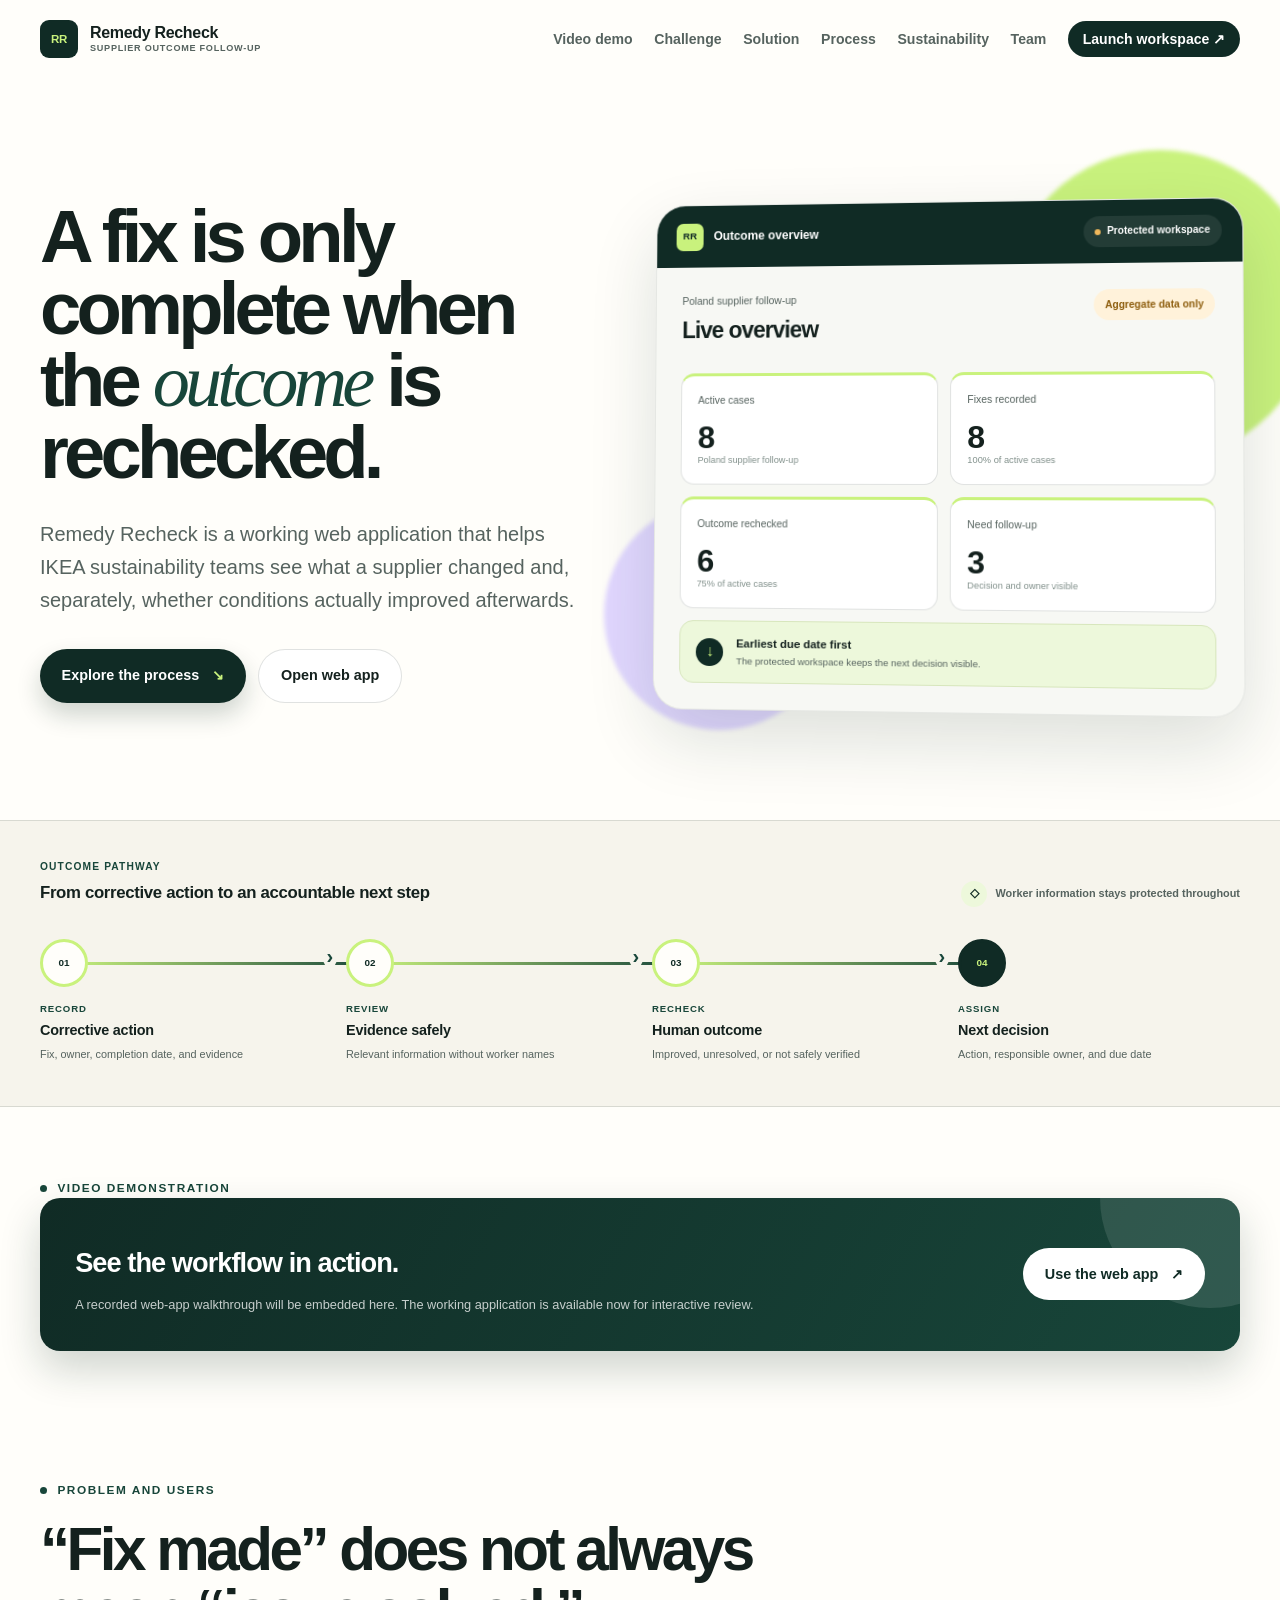
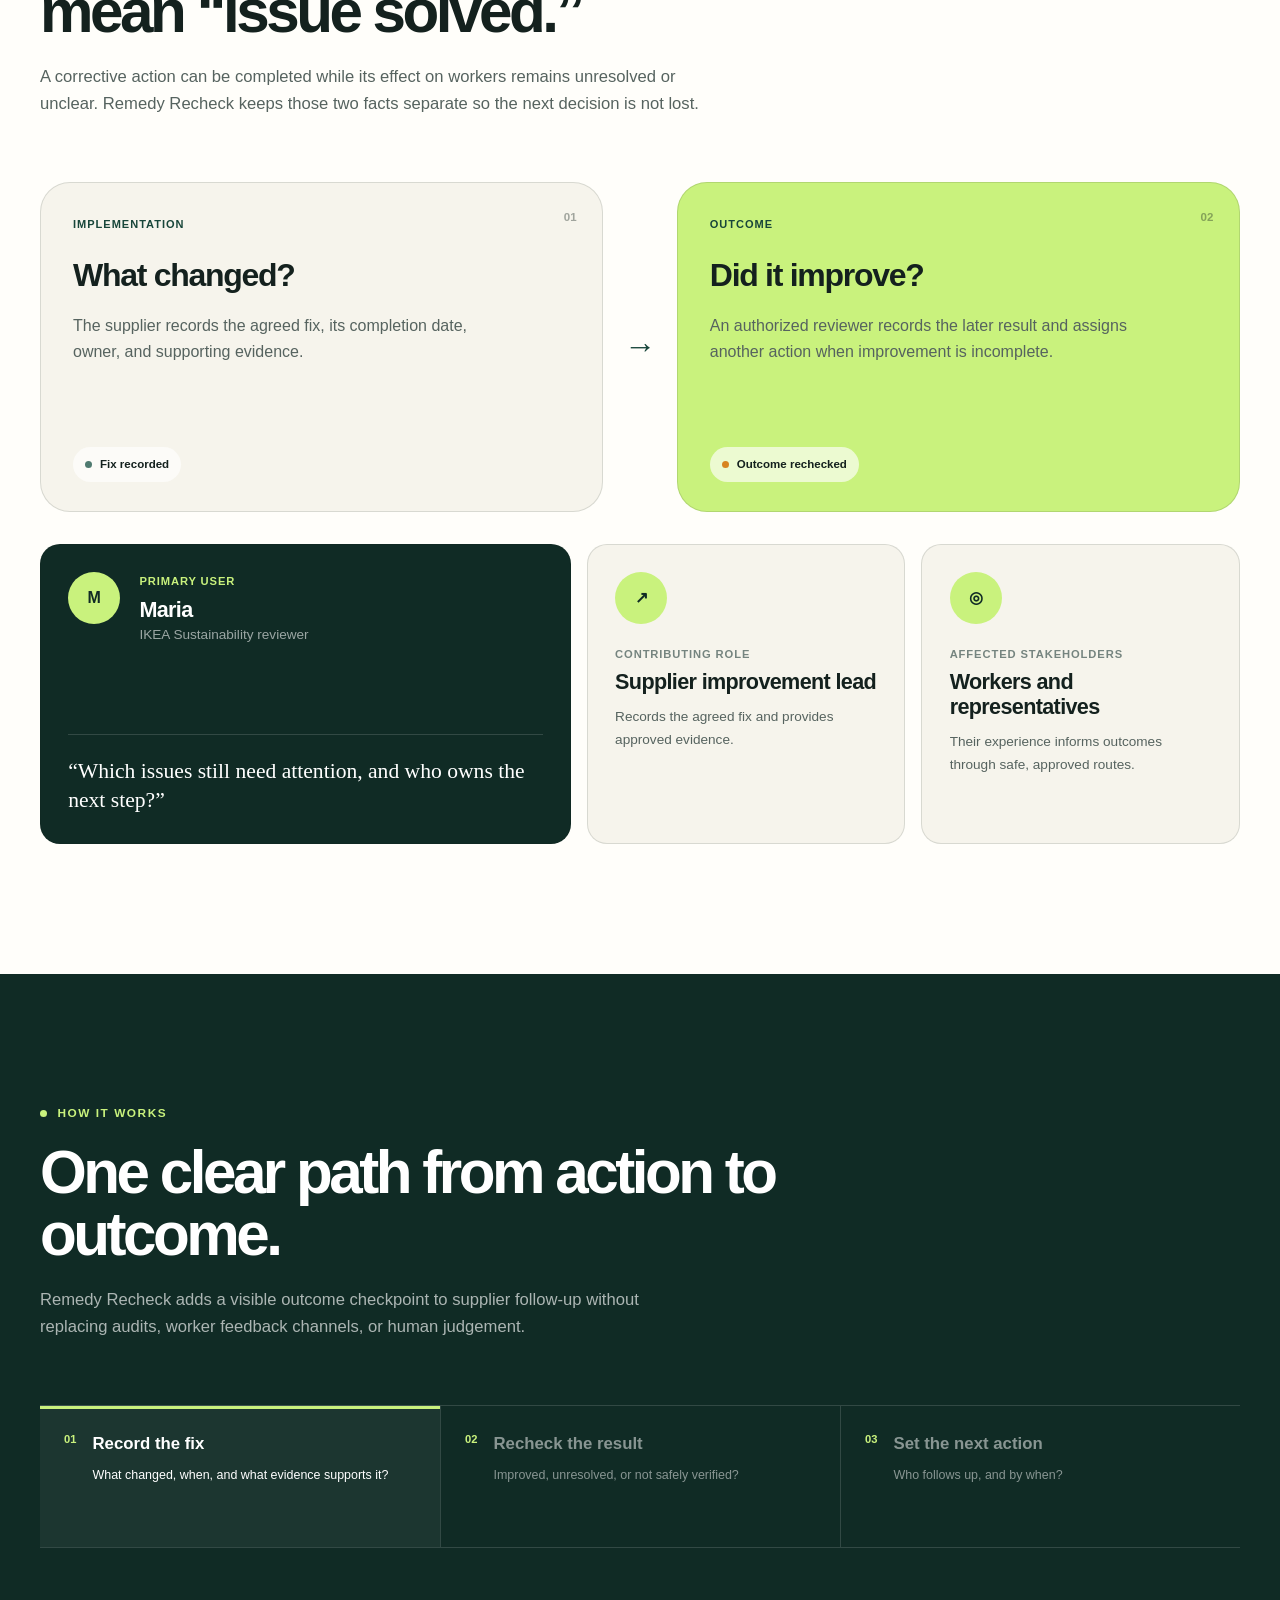
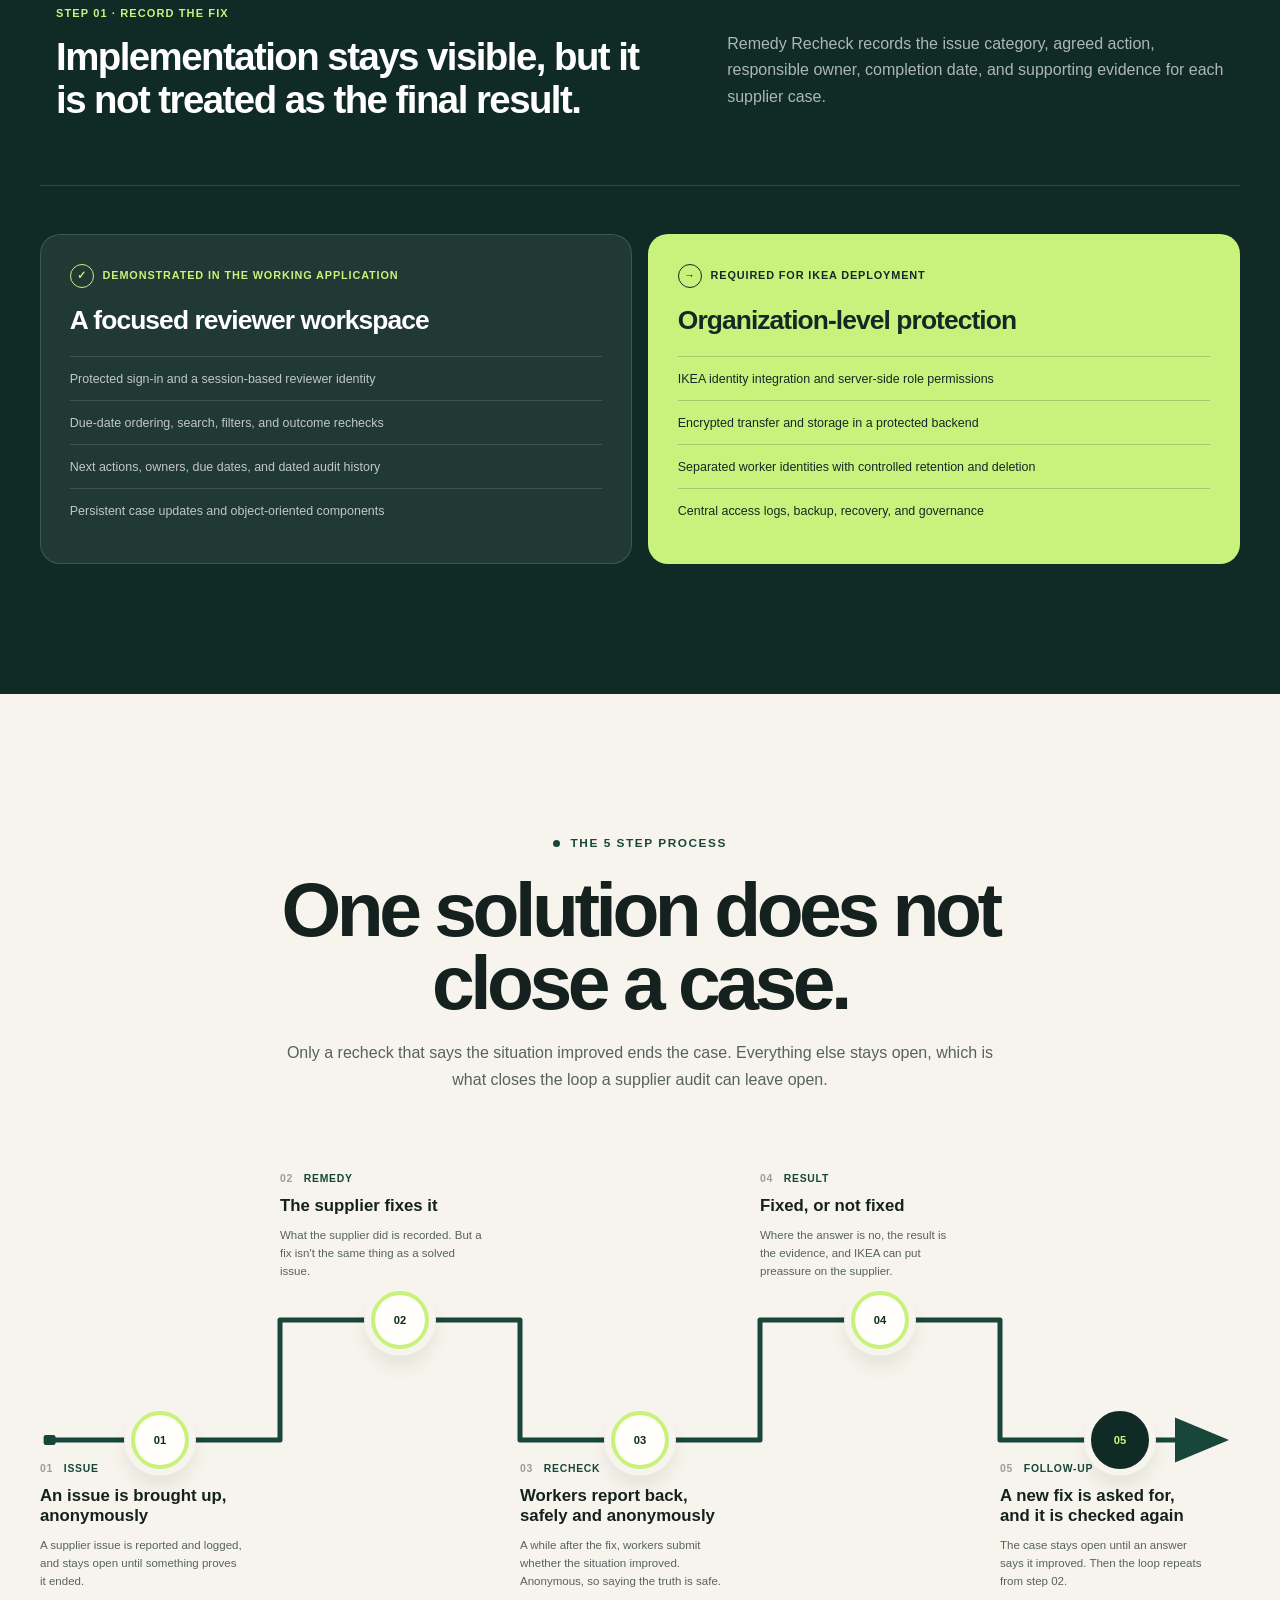
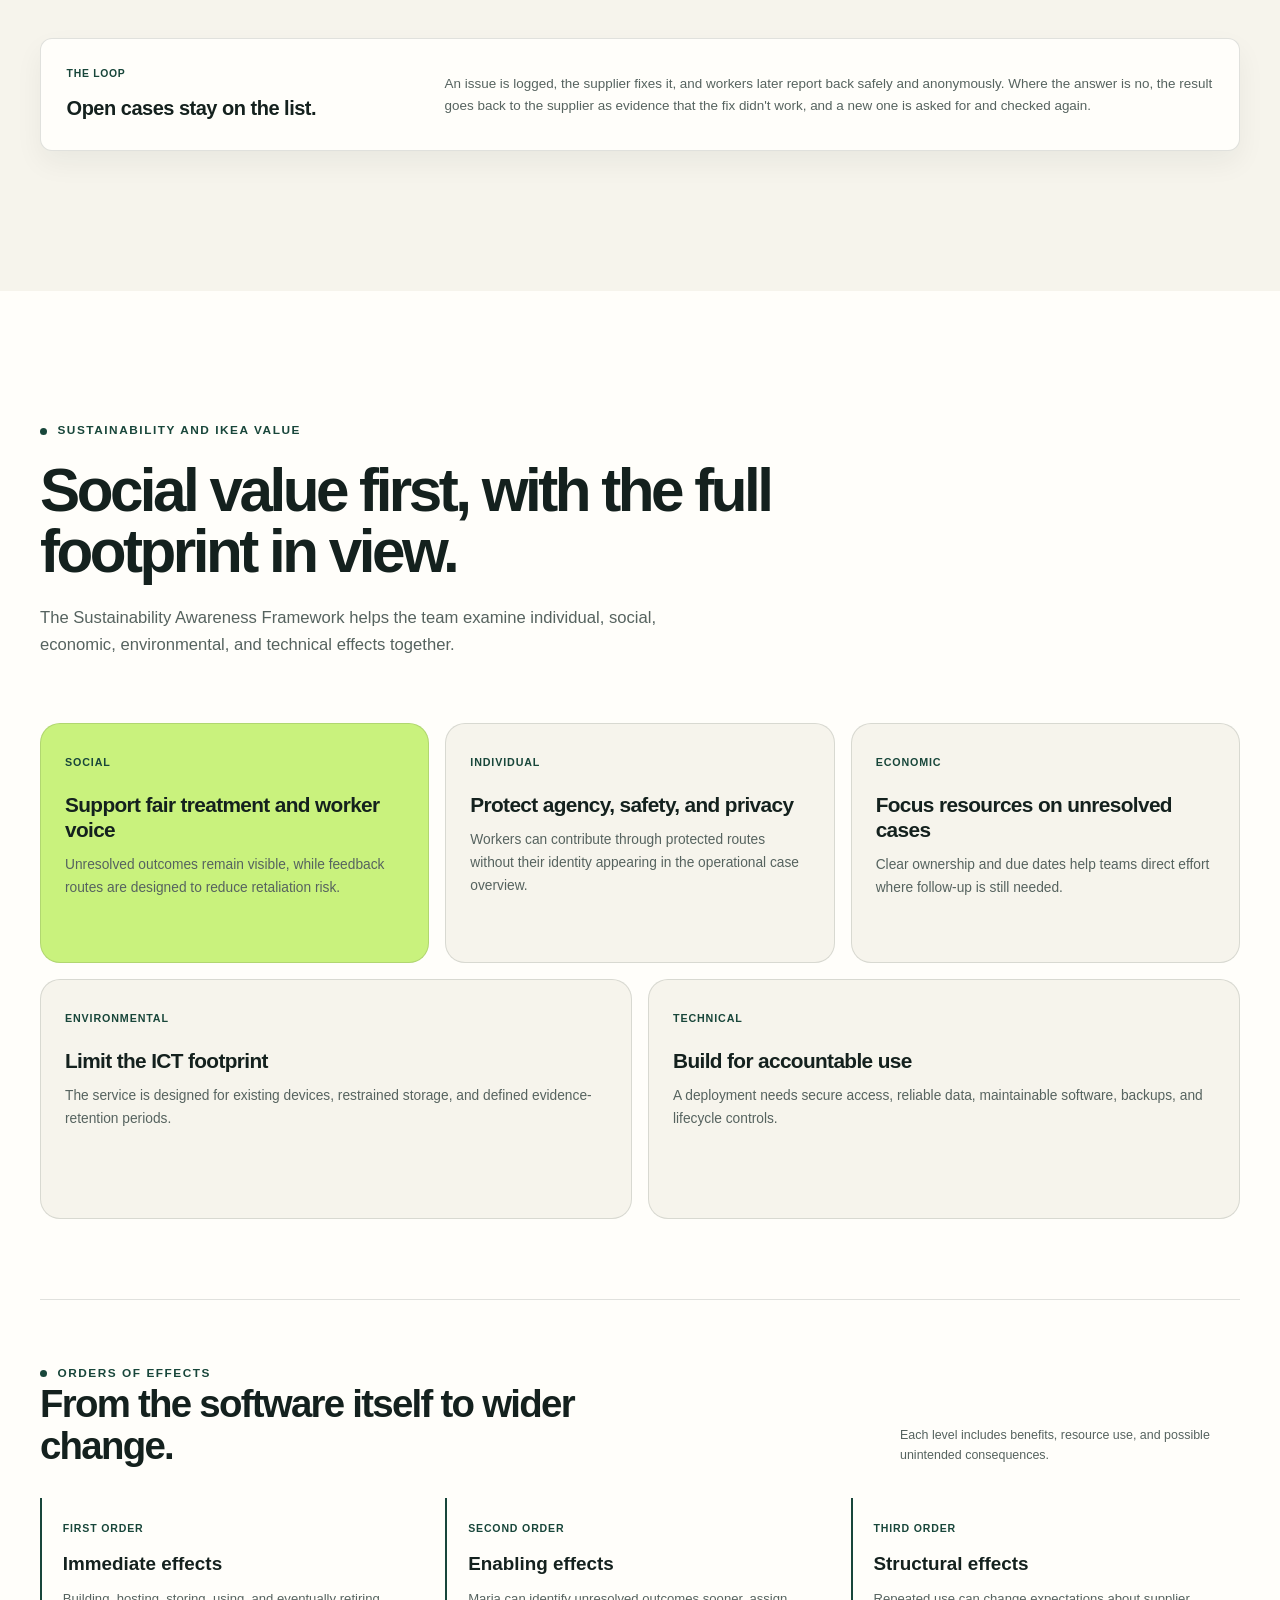
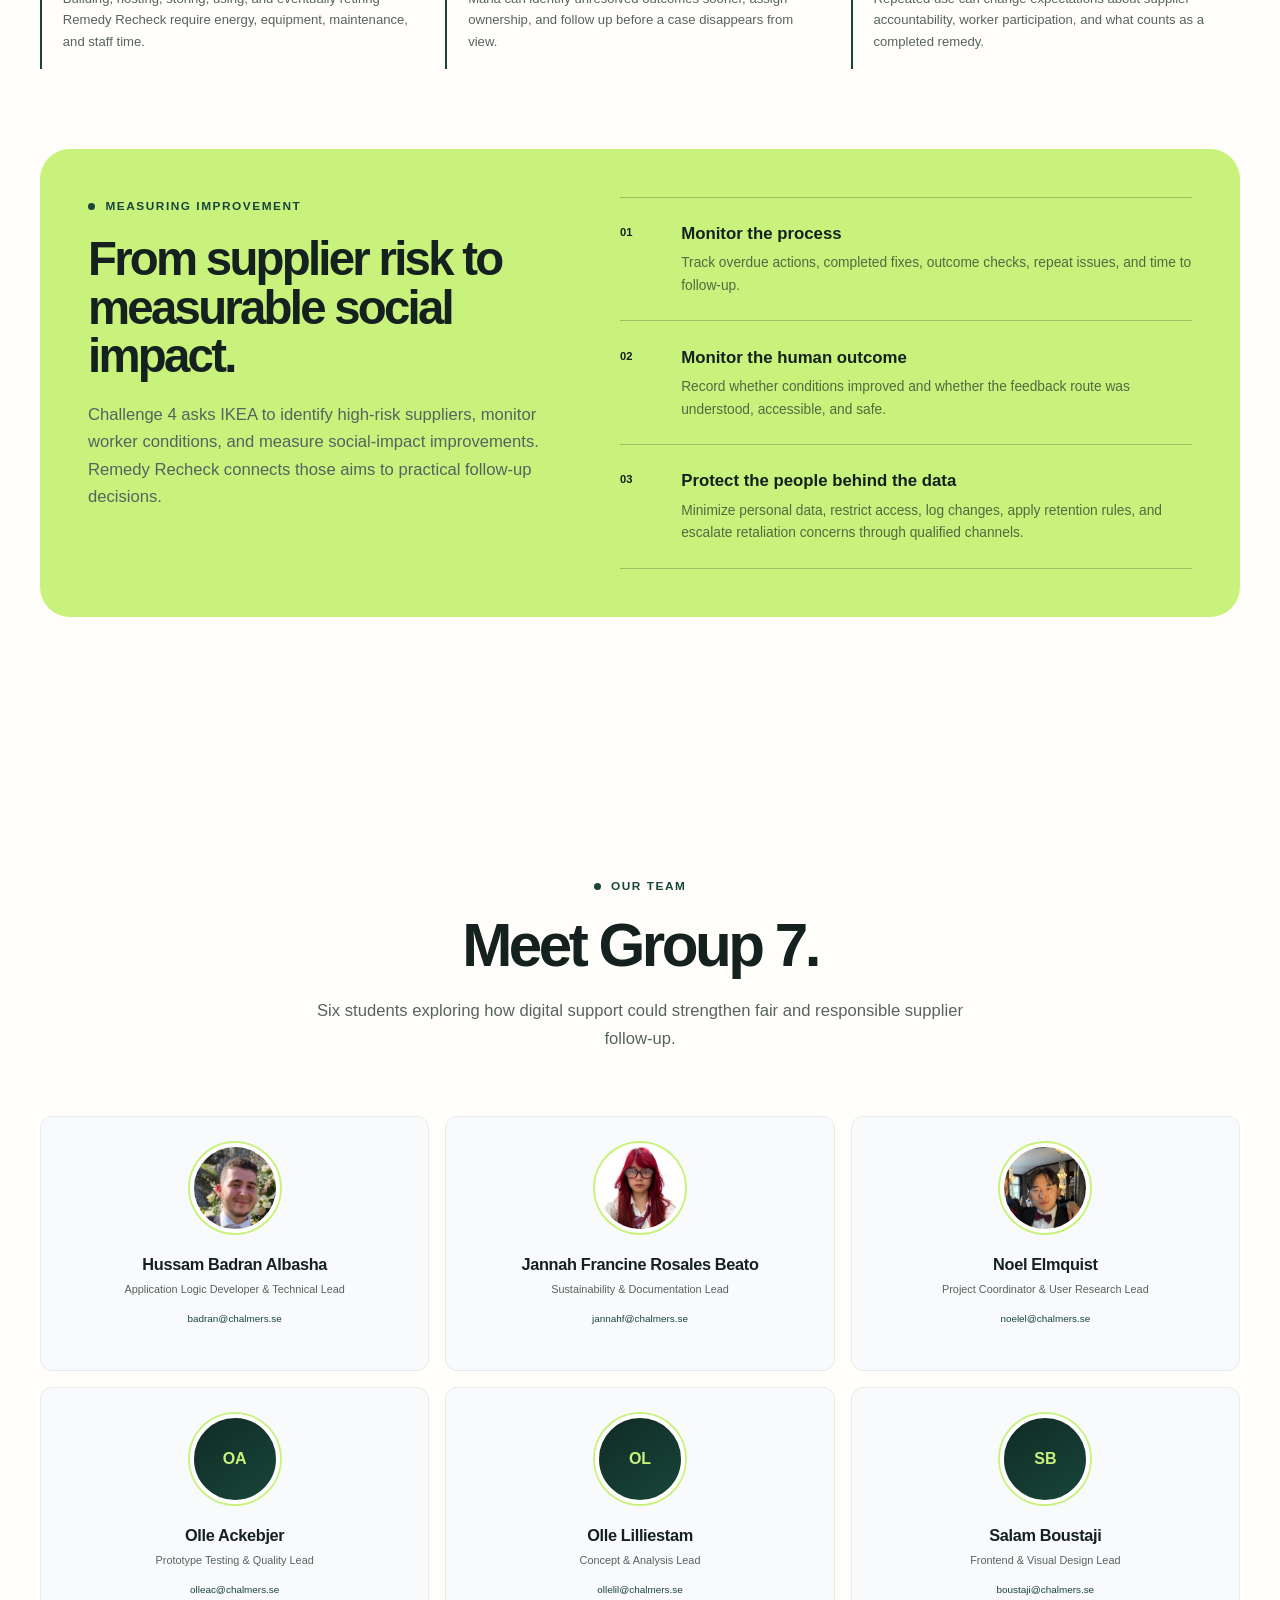
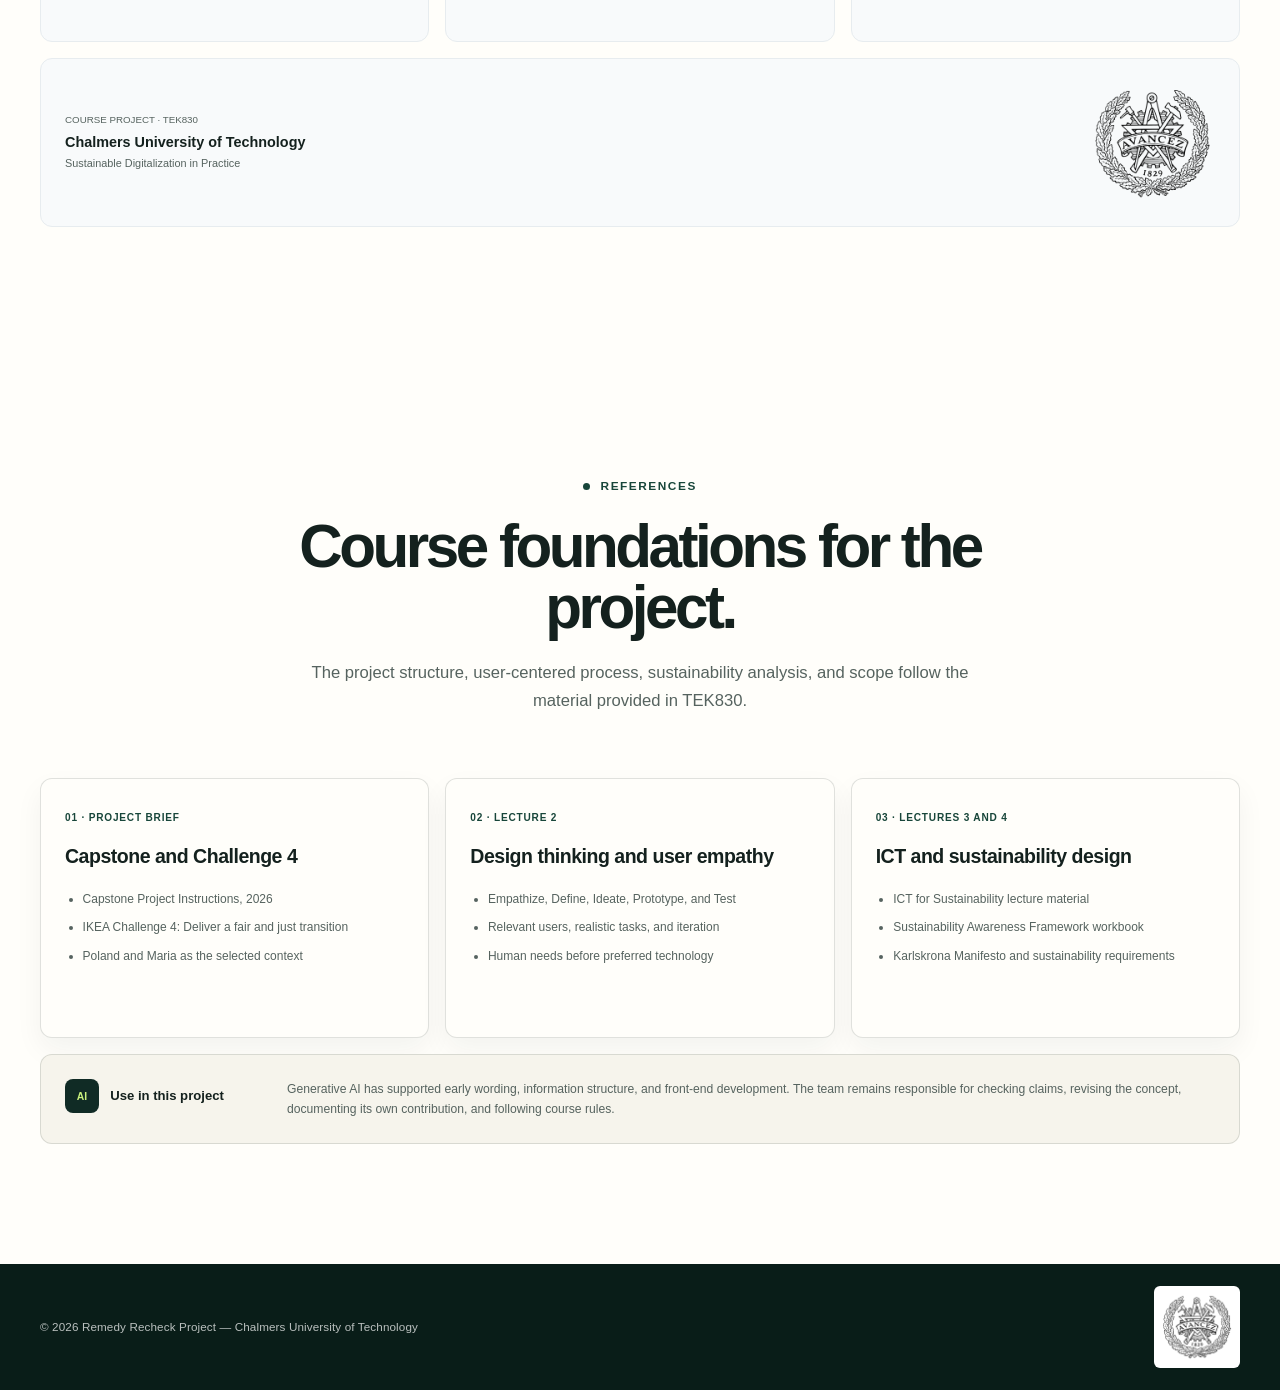
==== index.html @ aaa92c4e "Olle2 task done" ====
<!DOCTYPE html>
<html lang="en">
<head>
    <meta charset="UTF-8">
    <meta name="viewport" content="width=device-width, initial-scale=1.0">
    <meta name="description" content="Remedy Recheck helps IKEA sustainability teams distinguish a completed supplier fix from a verified outcome.">
    <meta name="theme-color" content="#102b25">
    <title>Remedy Recheck | Supplier follow-up with a human outcome</title>
    <link rel="stylesheet" href="css/style.css">
</head>

<body>
    <a class="skip-link" href="#main-content">Skip to content</a>

    <header class="site-header" data-header>
        <nav class="nav-shell" aria-label="Main navigation">
            <a class="brand" href="#hero" aria-label="Remedy Recheck home">
                <span class="brand-mark" aria-hidden="true">RR</span>
                <span class="brand-copy"><span class="brand-name">Remedy Recheck</span><small>Supplier outcome follow-up</small></span>
            </a>
            <button class="nav-toggle" type="button" aria-expanded="false" aria-controls="nav-links" data-nav-toggle>
                <span class="sr-only">Open navigation</span>
                <span></span><span></span>
            </button>
            <ul class="nav-links" id="nav-links" data-nav-links>
                <li><a href="#demo">Video demo</a></li>
                <li><a href="#problem">Challenge</a></li>
                <li><a href="#solution">Solution</a></li>
                <li><a href="#process">Process</a></li>
                <li><a href="#sustainability">Sustainability</a></li>
                <li><a href="#team">Team</a></li>
                <li><a class="nav-app-link" href="app.html">Launch workspace <span aria-hidden="true">↗</span></a></li>
            </ul>
        </nav>
    </header>

    <main id="main-content">
        <section class="hero section-shell" id="hero">
            <div class="hero-copy reveal">
                <h1>A fix is only complete when the <em>outcome</em> is rechecked.</h1>
                <p class="hero-lead">Remedy Recheck is a working web application that helps IKEA sustainability teams see what a supplier changed and, separately, whether conditions actually improved afterwards.</p>
                <div class="hero-actions">
                    <a class="button button-primary" href="#process">Explore the process <span aria-hidden="true">↘</span></a>
                    <a class="button button-secondary" href="app.html">Open web app</a>
                </div>
            </div>

            <div class="hero-visual reveal" aria-label="Live aggregate overview from Remedy Recheck">
                <div class="ambient-shape ambient-one"></div>
                <div class="ambient-shape ambient-two"></div>
                <div class="app-card">
                    <div class="app-topbar">
                        <div class="app-wordmark"><span class="mini-mark">RR</span><span>Outcome overview</span></div>
                        <span class="secure-pill"><span></span> Protected workspace</span>
                    </div>
                    <div class="app-body">
                        <div class="app-heading">
                            <div><p>Poland supplier follow-up</p><h2>Live overview</h2></div>
                            <span class="data-pill">Aggregate data only</span>
                        </div>
                        <div class="metric-grid public-metric-grid" aria-label="Live case totals">
                            <article><span>Active cases</span><strong data-public-metric="active">8</strong><small>Poland supplier follow-up</small></article>
                            <article><span>Fixes recorded</span><strong data-public-metric="fixesRecorded">8</strong><small data-public-note="fixesRecorded">100% of active cases</small></article>
                            <article><span>Outcome rechecked</span><strong data-public-metric="rechecked">6</strong><small data-public-note="rechecked">75% of active cases</small></article>
                            <article><span>Need follow-up</span><strong data-public-metric="needsFollowUp">3</strong><small>Decision and owner visible</small></article>
                        </div>
                        <div class="hero-priority-note">
                            <span aria-hidden="true">↓</span>
                            <div><strong>Earliest due date first</strong><small>The protected workspace keeps the next decision visible.</small></div>
                        </div>
                    </div>
                </div>
            </div>
        </section>

        <section class="journey-strip" aria-labelledby="journey-title">
            <div class="section-shell journey-shell">
                <header class="journey-heading">
                    <div><span>Outcome pathway</span><strong id="journey-title">From corrective action to an accountable next step</strong></div>
                    <p><span aria-hidden="true">◇</span> Worker information stays protected throughout</p>
                </header>
                <ol class="journey-flow">
                    <li>
                        <span class="journey-node">01</span>
                        <div><small>Record</small><strong>Corrective action</strong><p>Fix, owner, completion date, and evidence</p></div>
                    </li>
                    <li>
                        <span class="journey-node">02</span>
                        <div><small>Review</small><strong>Evidence safely</strong><p>Relevant information without worker names</p></div>
                    </li>
                    <li>
                        <span class="journey-node">03</span>
                        <div><small>Recheck</small><strong>Human outcome</strong><p>Improved, unresolved, or not safely verified</p></div>
                    </li>
                    <li>
                        <span class="journey-node">04</span>
                        <div><small>Assign</small><strong>Next decision</strong><p>Action, responsible owner, and due date</p></div>
                    </li>
                </ol>
            </div>
        </section>

        <section class="demo-section demo-early section-shell" id="demo">
            <p class="eyebrow"><span></span> Video demonstration</p>
            <div class="demo-banner reveal">
                <div class="demo-copy">
                    <h2>See the workflow in action.</h2>
                    <p>A recorded web-app walkthrough will be embedded here. The working application is available now for interactive review.</p>
                </div>
                <div class="demo-actions">
                    <a class="button button-light" href="app.html">Use the web app <span aria-hidden="true">↗</span></a>
                </div>
            </div>
        </section>

        <section class="content-section section-shell" id="problem">
            <div class="section-intro reveal">
                <p class="eyebrow"><span></span> Problem and users</p>
                <h2>“Fix made” does not always mean “issue solved.”</h2>
                <p>A corrective action can be completed while its effect on workers remains unresolved or unclear. Remedy Recheck keeps those two facts separate so the next decision is not lost.</p>
            </div>
            <div class="comparison-grid">
                <article class="comparison-card muted-card reveal">
                    <div class="card-number">01</div><p class="card-kicker">Implementation</p><h3>What changed?</h3>
                    <p>The supplier records the agreed fix, its completion date, owner, and supporting evidence.</p>
                    <div class="status-label complete"><span></span> Fix recorded</div>
                </article>
                <div class="comparison-arrow reveal" aria-hidden="true">→</div>
                <article class="comparison-card highlight-card reveal">
                    <div class="card-number">02</div><p class="card-kicker">Outcome</p><h3>Did it improve?</h3>
                    <p>An authorized reviewer records the later result and assigns another action when improvement is incomplete.</p>
                    <div class="status-label pending"><span></span> Outcome rechecked</div>
                </article>
            </div>
            <div class="people-grid people-grid-compact">
                <article class="person-card primary-person reveal">
                    <div class="avatar" aria-hidden="true">M</div>
                    <div><p>Primary user</p><h3>Maria</h3><span>IKEA Sustainability reviewer</span></div>
                    <blockquote>“Which issues still need attention, and who owns the next step?”</blockquote>
                </article>
                <article class="person-card reveal">
                    <div class="icon-circle" aria-hidden="true">↗</div><p>Contributing role</p><h3>Supplier improvement lead</h3><span>Records the agreed fix and provides approved evidence.</span>
                </article>
                <article class="person-card reveal">
                    <div class="icon-circle" aria-hidden="true">◎</div><p>Affected stakeholders</p><h3>Workers and representatives</h3><span>Their experience informs outcomes through safe, approved routes.</span>
                </article>
            </div>
        </section>

        <section class="solution-section" id="solution">
            <div class="section-shell">
                <div class="section-intro light-intro reveal">
                    <p class="eyebrow"><span></span> How it works</p>
                    <h2>One clear path from action to outcome.</h2>
                    <p>Remedy Recheck adds a visible outcome checkpoint to supplier follow-up without replacing audits, worker feedback channels, or human judgement.</p>
                </div>
                <div class="workflow" data-workflow>
                    <button class="workflow-step is-active" type="button" data-workflow-step="record" aria-pressed="true">
                        <span class="step-index">01</span><span class="step-copy"><strong>Record the fix</strong><small>What changed, when, and what evidence supports it?</small></span>
                    </button>
                    <button class="workflow-step" type="button" data-workflow-step="recheck" aria-pressed="false">
                        <span class="step-index">02</span><span class="step-copy"><strong>Recheck the result</strong><small>Improved, unresolved, or not safely verified?</small></span>
                    </button>
                    <button class="workflow-step" type="button" data-workflow-step="act" aria-pressed="false">
                        <span class="step-index">03</span><span class="step-copy"><strong>Set the next action</strong><small>Who follows up, and by when?</small></span>
                    </button>
                </div>
                <div class="workflow-detail reveal" data-workflow-detail>
                    <div><p class="detail-label">Step 01 · Record the fix</p><h3>Implementation stays visible, but it is not treated as the final result.</h3></div>
                    <p>Remedy Recheck records the issue category, agreed action, responsible owner, completion date, and supporting evidence for each supplier case.</p>
                </div>

                <div class="accuracy-grid" aria-label="Current application and deployment requirements">
                    <article class="accuracy-card implemented-card reveal">
                        <p class="accuracy-label"><span aria-hidden="true">✓</span> Demonstrated in the working application</p>
                        <h3>A focused reviewer workspace</h3>
                        <ul>
                            <li>Protected sign-in and a session-based reviewer identity</li>
                            <li>Due-date ordering, search, filters, and outcome rechecks</li>
                            <li>Next actions, owners, due dates, and dated audit history</li>
                            <li>Persistent case updates and object-oriented components</li>
                        </ul>
                    </article>
                    <article class="accuracy-card deployment-card reveal">
                        <p class="accuracy-label"><span aria-hidden="true">→</span> Required for IKEA deployment</p>
                        <h3>Organization-level protection</h3>
                        <ul>
                            <li>IKEA identity integration and server-side role permissions</li>
                            <li>Encrypted transfer and storage in a protected backend</li>
                            <li>Separated worker identities with controlled retention and deletion</li>
                            <li>Central access logs, backup, recovery, and governance</li>
                        </ul>
                    </article>
                </div>
            </div>
        </section>

        <section class="reflection-section process-feature" id="process">
            <div class="section-shell">
                <div class="section-intro centered-intro reveal">
                    <p class="eyebrow"><span></span> the 5 step process</p>
                    <h2>One solution does not close a case.</h2>
                    <p>Only a recheck that says the situation improved ends the case. Everything else stays open, which is what closes the loop a supplier audit can leave open.</p>
                </div>

                <div class="process-route-wrap">
                    <svg class="process-route-line" viewBox="0 0 1000 420" preserveAspectRatio="none" aria-hidden="true" focusable="false">
                        <defs>
                            <marker id="process-arrow" markerWidth="10" markerHeight="10" refX="8" refY="5" orient="auto" markerUnits="strokeWidth">
                                <path d="M 0 0 L 10 5 L 0 10 z"></path>
                            </marker>
                        </defs>
                        <path class="process-path" d="M 8 270 H 200 V 150 H 400 V 270 H 600 V 150 H 800 V 270 H 982" marker-end="url(#process-arrow)"></path>
                        <rect class="process-start" x="3" y="265" width="10" height="10" rx="2"></rect>
                    </svg>
                        <ol class="process-route" aria-label="Remedy Recheck process">
                            <li class="process-step reveal">
                                <div class="process-marker" aria-hidden="true"><span>01</span></div>
                                <div class="process-note"><p><span>01</span> Issue</p><h3>An issue is brought up, anonymously</h3><small>A supplier issue is reported and logged, and stays open until something proves it ended.</small></div>
                            </li>
                            <li class="process-step reveal">
                                <div class="process-marker" aria-hidden="true"><span>02</span></div> 
                                <div class="process-note"><p><span>02</span> Remedy</p><h3>The supplier fixes it</h3><small>What the supplier did is recorded. But a fix isn't the same thing as a solved issue.</small></div>
                            </li>
                            <li class="process-step reveal">
                                <div class="process-marker" aria-hidden="true"><span>03</span></div>
                                <div class="process-note"><p><span>03</span> Recheck</p><h3>Workers report back, safely and anonymously</h3><small>A while after the fix, workers submit whether the situation improved. Anonymous, so saying the truth is safe.</small></div>
                            </li>
                            <li class="process-step reveal">
                                <div class="process-marker" aria-hidden="true"><span>04</span></div>
                                <div class="process-note"><p><span>04</span> Result</p><h3>Fixed, or not fixed</h3><small>Where the answer is no, the result is the evidence, and IKEA can put preassure on the supplier.</small></div>
                            </li>
                            <li class="process-step reveal">
                                <div class="process-marker" aria-hidden="true"><span>05</span></div>
                                <div class="process-note"><p><span>05</span> Follow-up</p><h3>A new fix is asked for, and it is checked again</h3><small>The case stays open until an answer says it improved. Then the loop repeats from step 02.</small></div>
                            </li>
                        </ol>
                </div>

                <article class="validation-card validation-card-compact reveal">
                    <p>the loop</p>   
                    <h3>Open cases stay on the list.</h3>
                    <p>An issue is logged, the supplier fixes it, and workers later report back safely and anonymously. Where the answer is no, the result goes back to the supplier as evidence that the fix didn't work, and a new one is asked for and checked again.</p>     
                </article>
            </div>
        </section>

        <section class="content-section section-shell" id="sustainability">
            <div class="section-intro reveal">
                <p class="eyebrow"><span></span> Sustainability and IKEA value</p>
                <h2>Social value first, with the full footprint in view.</h2>
                <p>The Sustainability Awareness Framework helps the team examine individual, social, economic, environmental, and technical effects together.</p>
            </div>
            <div class="dimension-grid">
                <article class="dimension-card featured-dimension reveal"><span>Social</span><h3>Support fair treatment and worker voice</h3><p>Unresolved outcomes remain visible, while feedback routes are designed to reduce retaliation risk.</p></article>
                <article class="dimension-card reveal"><span>Individual</span><h3>Protect agency, safety, and privacy</h3><p>Workers can contribute through protected routes without their identity appearing in the operational case overview.</p></article>
                <article class="dimension-card reveal"><span>Economic</span><h3>Focus resources on unresolved cases</h3><p>Clear ownership and due dates help teams direct effort where follow-up is still needed.</p></article>
                <article class="dimension-card reveal"><span>Environmental</span><h3>Limit the ICT footprint</h3><p>The service is designed for existing devices, restrained storage, and defined evidence-retention periods.</p></article>
                <article class="dimension-card reveal"><span>Technical</span><h3>Build for accountable use</h3><p>A deployment needs secure access, reliable data, maintainable software, backups, and lifecycle controls.</p></article>
            </div>

            <div class="effects-block">
                <div class="effects-heading reveal"><div><p class="eyebrow"><span></span> Orders of effects</p><h3>From the software itself to wider change.</h3></div><p>Each level includes benefits, resource use, and possible unintended consequences.</p></div>
                <div class="effects-grid">
                    <article class="effect-card reveal"><span>First order</span><h4>Immediate effects</h4><p>Building, hosting, storing, using, and eventually retiring Remedy Recheck require energy, equipment, maintenance, and staff time.</p></article>
                    <article class="effect-card reveal"><span>Second order</span><h4>Enabling effects</h4><p>Maria can identify unresolved outcomes sooner, assign ownership, and follow up before a case disappears from view.</p></article>
                    <article class="effect-card reveal"><span>Third order</span><h4>Structural effects</h4><p>Repeated use can change expectations about supplier accountability, worker participation, and what counts as a completed remedy.</p></article>
                </div>
            </div>

            <div class="ikea-impact-grid">
                <div class="section-intro reveal"><p class="eyebrow"><span></span> Measuring improvement</p><h2>From supplier risk to measurable social impact.</h2><p>Challenge 4 asks IKEA to identify high-risk suppliers, monitor worker conditions, and measure social-impact improvements. Remedy Recheck connects those aims to practical follow-up decisions.</p></div>
                <ol class="needs-list reveal">
                    <li><span>01</span><div><strong>Monitor the process</strong><p>Track overdue actions, completed fixes, outcome checks, repeat issues, and time to follow-up.</p></div></li>
                    <li><span>02</span><div><strong>Monitor the human outcome</strong><p>Record whether conditions improved and whether the feedback route was understood, accessible, and safe.</p></div></li>
                    <li><span>03</span><div><strong>Protect the people behind the data</strong><p>Minimize personal data, restrict access, log changes, apply retention rules, and escalate retaliation concerns through qualified channels.</p></div></li>
                </ol>
            </div>
        </section>

        <section class="team-section section-shell" id="team">
            <div class="section-intro centered-intro reveal">
                <p class="eyebrow"><span></span> Our team</p>
                <h2>Meet Group 7.</h2>
                <p>Six students exploring how digital support could strengthen fair and responsible supplier follow-up.</p>
            </div>
            <div class="team-grid" data-team-grid aria-live="polite"></div>
            <div class="team-institution reveal">
                <div><small>Course project · TEK830</small><strong>Chalmers University of Technology</strong><span>Sustainable Digitalization in Practice</span></div>
                <img src="images/chalmers-logo.png" alt="Chalmers University of Technology logo">
            </div>
        </section>

        <section class="references-section section-shell" id="references">
            <div class="section-intro centered-intro reveal">
                <p class="eyebrow"><span></span> References</p>
                <h2>Course foundations for the project.</h2>
                <p>The project structure, user-centered process, sustainability analysis, and scope follow the material provided in TEK830.</p>
            </div>
            <div class="reference-grid">
                <article class="reference-card reveal"><span>01 · Project brief</span><h3>Capstone and Challenge 4</h3><ul><li>Capstone Project Instructions, 2026</li><li>IKEA Challenge 4: Deliver a fair and just transition</li><li>Poland and Maria as the selected context</li></ul></article>
                <article class="reference-card reveal"><span>02 · Lecture 2</span><h3>Design thinking and user empathy</h3><ul><li>Empathize, Define, Ideate, Prototype, and Test</li><li>Relevant users, realistic tasks, and iteration</li><li>Human needs before preferred technology</li></ul></article>
                <article class="reference-card reveal"><span>03 · Lectures 3 and 4</span><h3>ICT and sustainability design</h3><ul><li>ICT for Sustainability lecture material</li><li>Sustainability Awareness Framework workbook</li><li>Karlskrona Manifesto and sustainability requirements</li></ul></article>
            </div>
            <article class="ai-disclosure reveal">
                <div><span>AI</span><strong>Use in this project</strong></div>
                <p>Generative AI has supported early wording, information structure, and front-end development. The team remains responsible for checking claims, revising the concept, documenting its own contribution, and following course rules.</p>
            </article>
        </section>
    </main>

    <footer class="site-footer">
        <div class="section-shell footer-simple">
            <p>© <span data-year></span> Remedy Recheck Project <span aria-hidden="true">—</span> Chalmers University of Technology</p>
            <img src="images/chalmers-logo.png" alt="Chalmers University of Technology" class="footer-chalmers-logo">
        </div>
    </footer>

    <script defer src="js/core/namespace.js"></script>
    <script defer src="js/core/Component.js"></script>
    <script defer src="js/core/Application.js"></script>
    <script defer src="js/models/WorkflowStep.js"></script>
    <script defer src="js/models/TeamMember.js"></script>
    <script defer src="js/data/workflow-steps.js"></script>
    <script defer src="js/data/team-members.js"></script>
    <script defer src="js/repositories/PublicCaseSummaryRepository.js"></script>
    <script defer src="js/services/CaseMetrics.js"></script>
    <script defer src="js/components/HeaderScrollState.js"></script>
    <script defer src="js/components/MobileNavigation.js"></script>
    <script defer src="js/components/SectionNavigation.js"></script>
    <script defer src="js/components/RevealOnScroll.js"></script>
    <script defer src="js/components/WorkflowDetailView.js"></script>
    <script defer src="js/components/WorkflowExplorer.js"></script>
    <script defer src="js/components/PublicMetrics.js"></script>
    <script defer src="js/components/TeamMemberCardView.js"></script>
    <script defer src="js/components/TeamDirectory.js"></script>
    <script defer src="js/components/YearStamp.js"></script>
    <script defer src="js/app.js"></script>
</body>
</html>
---- css/style.css ----
:root {
  --ink: #14211e;
  --ink-soft: #56635f;
  --forest: #102b25;
  --forest-2: #18463a;
  --mint: #c9f27d;
  --mint-soft: #edf8db;
  --cream: #f6f4ec;
  --paper: #fffefa;
  --line: rgba(20, 33, 30, 0.13);
  --line-light: rgba(255, 255, 255, 0.14);
  --amber: #f0b85b;
  --shadow: 0 28px 70px rgba(16, 43, 37, 0.14);
  --radius-lg: 30px;
  --radius-md: 20px;
  --radius-sm: 12px;
  --max-width: 1200px;
}

* {
  box-sizing: border-box;
  margin: 0;
  padding: 0;
}

html {
  scroll-behavior: smooth;
  scroll-padding-top: 88px;
}

body {
  background: var(--paper);
  color: var(--ink);
  font-family: Inter, "Segoe UI", Helvetica, Arial, sans-serif;
  font-size: 16px;
  line-height: 1.65;
  overflow-x: hidden;
}

body::before {
  background-image: radial-gradient(rgba(20, 33, 30, 0.055) 0.7px, transparent 0.7px);
  background-size: 8px 8px;
  content: "";
  inset: 0;
  opacity: 0.16;
  pointer-events: none;
  position: fixed;
  z-index: 20;
}

button,
a {
  color: inherit;
  font: inherit;
}

button {
  border: 0;
}

a {
  text-decoration: none;
}

img {
  display: block;
  max-width: 100%;
}

.sr-only {
  clip: rect(0, 0, 0, 0);
  clip-path: inset(50%);
  height: 1px;
  overflow: hidden;
  position: absolute;
  white-space: nowrap;
  width: 1px;
}

.skip-link {
  background: var(--mint);
  color: var(--forest);
  font-weight: 800;
  left: 1rem;
  padding: 0.7rem 1rem;
  position: fixed;
  top: -5rem;
  transition: top 180ms ease;
  z-index: 100;
}

.skip-link:focus {
  top: 1rem;
}

.section-shell,
.nav-shell {
  margin-inline: auto;
  max-width: var(--max-width);
  width: calc(100% - 48px);
}

.site-header {
  background: rgba(255, 254, 250, 0.88);
  border-bottom: 1px solid transparent;
  position: fixed;
  top: 0;
  transition: border-color 200ms ease, box-shadow 200ms ease, backdrop-filter 200ms ease;
  width: 100%;
  z-index: 50;
}

.site-header.is-scrolled {
  backdrop-filter: blur(18px);
  border-color: var(--line);
  box-shadow: 0 10px 30px rgba(16, 43, 37, 0.06);
}

.nav-shell {
  align-items: center;
  display: flex;
  height: 78px;
  justify-content: space-between;
}

.brand {
  align-items: center;
  display: inline-flex;
  font-weight: 760;
  gap: 0.75rem;
  letter-spacing: -0.02em;
}

.brand-copy {
  display: flex;
  flex-direction: column;
  line-height: 1.08;
}

.brand-copy small {
  color: var(--ink-soft);
  font-size: 0.57rem;
  font-weight: 650;
  letter-spacing: 0.08em;
  margin-top: 0.22rem;
  text-transform: uppercase;
}

.brand-mark {
  align-items: center;
  background: var(--forest);
  border-radius: 9px;
  color: var(--mint);
  display: inline-flex;
  font-size: 0.72rem;
  height: 38px;
  justify-content: center;
  letter-spacing: -0.02em;
  width: 38px;
}

.nav-links {
  align-items: center;
  display: flex;
  gap: 1.35rem;
  list-style: none;
}

.nav-links a {
  color: var(--ink-soft);
  font-size: 0.88rem;
  font-weight: 650;
  position: relative;
}

.nav-links a::after {
  background: var(--forest);
  bottom: -8px;
  content: "";
  height: 2px;
  left: 0;
  position: absolute;
  transform: scaleX(0);
  transform-origin: left;
  transition: transform 180ms ease;
  width: 100%;
}

.nav-links a:hover,
.nav-links a.is-active {
  color: var(--ink);
}

.nav-links a:hover::after,
.nav-links a.is-active::after {
  transform: scaleX(1);
}

.nav-links .nav-app-link {
  background: var(--forest);
  border-radius: 999px;
  color: white;
  padding: 0.62rem 0.92rem;
}

.nav-links .nav-app-link::after {
  display: none;
}

.nav-links .nav-app-link:hover {
  background: var(--forest-2);
  color: white;
}

.nav-toggle {
  background: transparent;
  cursor: pointer;
  display: none;
  height: 42px;
  position: relative;
  width: 42px;
}

.nav-toggle span:not(.sr-only) {
  background: var(--ink);
  height: 2px;
  left: 10px;
  position: absolute;
  transition: transform 180ms ease;
  width: 22px;
}

.nav-toggle span:nth-child(2) { top: 16px; }
.nav-toggle span:nth-child(3) { top: 24px; }
.nav-toggle[aria-expanded="true"] span:nth-child(2) { top: 20px; transform: rotate(45deg); }
.nav-toggle[aria-expanded="true"] span:nth-child(3) { top: 20px; transform: rotate(-45deg); }

.hero {
  align-items: center;
  display: grid;
  gap: 4rem;
  grid-template-columns: 0.96fr 1.04fr;
  min-height: 820px;
  padding-block: 150px 90px;
}

.eyebrow {
  align-items: center;
  color: var(--forest-2);
  display: flex;
  font-size: 0.74rem;
  font-weight: 800;
  gap: 0.65rem;
  letter-spacing: 0.13em;
  text-transform: uppercase;
}

.eyebrow > span {
  background: currentColor;
  border-radius: 100%;
  height: 7px;
  width: 7px;
}

.hero h1 {
  font-size: clamp(3.25rem, 5.8vw, 5.75rem);
  font-weight: 720;
  letter-spacing: -0.065em;
  line-height: 0.97;
  margin-top: 1.5rem;
  max-width: 720px;
}

.hero h1 em {
  color: var(--forest-2);
  font-family: Georgia, "Times New Roman", serif;
  font-weight: 500;
}

.hero-lead {
  color: var(--ink-soft);
  font-size: clamp(1.05rem, 1.6vw, 1.25rem);
  margin-top: 1.8rem;
  max-width: 610px;
}

.hero-actions {
  display: flex;
  flex-wrap: wrap;
  gap: 0.8rem;
  margin-top: 2rem;
}

.button {
  align-items: center;
  border-radius: 999px;
  cursor: pointer;
  display: inline-flex;
  font-size: 0.9rem;
  font-weight: 750;
  gap: 0.8rem;
  justify-content: center;
  padding: 0.88rem 1.35rem;
  transition: transform 180ms ease, background 180ms ease, box-shadow 180ms ease;
}

.button:hover {
  transform: translateY(-2px);
}

.button-primary {
  background: var(--forest);
  box-shadow: 0 12px 24px rgba(16, 43, 37, 0.2);
  color: white;
}

.button-primary span {
  color: var(--mint);
}

.button-secondary {
  background: white;
  border: 1px solid var(--line);
}

.hero-visual {
  min-height: 540px;
  position: relative;
}

.ambient-shape {
  border-radius: 50%;
  filter: blur(2px);
  position: absolute;
}

.ambient-one {
  background: var(--mint);
  height: 310px;
  right: -75px;
  top: -20px;
  width: 310px;
}

.ambient-two {
  background: #e1d7ff;
  bottom: -20px;
  height: 230px;
  left: -45px;
  width: 230px;
}

.app-card {
  background: #f7f8f4;
  border: 1px solid rgba(20, 33, 30, 0.08);
  border-radius: var(--radius-lg);
  box-shadow: var(--shadow);
  left: 0;
  overflow: hidden;
  position: absolute;
  top: 30px;
  transform: perspective(1200px) rotateY(-4deg) rotateX(1.5deg);
  width: 100%;
  z-index: 2;
}

.app-topbar {
  align-items: center;
  background: var(--forest);
  color: white;
  display: flex;
  justify-content: space-between;
  padding: 1rem 1.25rem;
}

.app-wordmark {
  align-items: center;
  display: flex;
  font-size: 0.76rem;
  font-weight: 700;
  gap: 0.65rem;
}

.mini-mark {
  align-items: center;
  background: var(--mint);
  border-radius: 7px;
  color: var(--forest);
  display: flex;
  font-size: 0.62rem;
  height: 28px;
  justify-content: center;
  width: 28px;
}

.secure-pill,
.data-pill {
  align-items: center;
  border-radius: 999px;
  display: inline-flex;
  font-size: 0.63rem;
  font-weight: 700;
  gap: 0.4rem;
  padding: 0.45rem 0.7rem;
}

.secure-pill {
  background: rgba(255, 255, 255, 0.08);
}

.secure-pill > span {
  background: var(--amber);
  border-radius: 50%;
  height: 6px;
  width: 6px;
}

.app-body {
  padding: 1.65rem;
}

.app-heading {
  align-items: flex-start;
  display: flex;
  justify-content: space-between;
}

.app-heading p {
  color: var(--ink-soft);
  font-size: 0.66rem;
}

.app-heading h2 {
  font-size: 1.45rem;
  letter-spacing: -0.04em;
  margin-top: 0.1rem;
}

.data-pill {
  background: #fff2da;
  color: #8d5d0d;
}

.metric-grid {
  display: grid;
  gap: 0.75rem;
  grid-template-columns: repeat(3, 1fr);
  margin-top: 1.5rem;
}

.metric-grid article {
  background: white;
  border: 1px solid var(--line);
  border-radius: 14px;
  display: flex;
  flex-direction: column;
  min-height: 130px;
  padding: 1rem;
}

.metric-grid article > span {
  color: var(--ink-soft);
  font-size: 0.65rem;
}

.metric-grid strong {
  font-size: 2rem;
  font-weight: 600;
  line-height: 1;
  margin-top: 0.8rem;
}

.metric-grid small {
  color: #81908b;
  font-size: 0.58rem;
  margin-top: auto;
}

.journey-strip {
  background: var(--cream);
  border-block: 1px solid var(--line);
}

.journey-shell {
  padding-block: 2.4rem 2.7rem;
}

.journey-heading {
  align-items: end;
  display: flex;
  gap: 2rem;
  justify-content: space-between;
}

.journey-heading > div {
  display: flex;
  flex-direction: column;
}

.journey-heading > div > span {
  color: var(--forest-2);
  font-size: 0.64rem;
  font-weight: 800;
  letter-spacing: 0.11em;
  text-transform: uppercase;
}

.journey-heading strong {
  font-size: 1.05rem;
  letter-spacing: -0.02em;
  margin-top: 0.2rem;
}

.journey-heading > p {
  align-items: center;
  color: var(--ink-soft);
  display: flex;
  font-size: 0.68rem;
  font-weight: 650;
  gap: 0.5rem;
}

.journey-heading > p > span {
  align-items: center;
  background: var(--mint-soft);
  border-radius: 50%;
  color: var(--forest);
  display: flex;
  font-size: 0.75rem;
  height: 26px;
  justify-content: center;
  width: 26px;
}

.journey-flow {
  display: grid;
  gap: 1.5rem;
  grid-template-columns: repeat(4, minmax(0, 1fr));
  list-style: none;
  margin-top: 2rem;
  position: relative;
}

.journey-flow::before {
  content: "";
  display: none;
}

.journey-flow li {
  align-items: start;
  display: grid;
  gap: 0.85rem;
  grid-template-rows: auto 1fr;
  min-width: 0;
  position: relative;
}

.journey-flow li:not(:last-child)::after {
  background: var(--cream);
  border-radius: 50%;
  color: var(--forest-2);
  content: "›";
  font-size: 1.25rem;
  font-weight: 800;
  line-height: 1;
  padding: 0 0.25rem 0.12rem;
  position: absolute;
  right: -0.95rem;
  top: 0.45rem;
  z-index: 1;
}

.journey-flow li:not(:last-child)::before {
  background: linear-gradient(90deg, var(--mint), var(--forest-2));
  content: "";
  height: 3px;
  left: 24px;
  position: absolute;
  right: calc(-1.5rem - 24px);
  top: 23px;
}

.journey-node {
  align-items: center;
  background: var(--paper);
  border: 3px solid var(--mint);
  border-radius: 50%;
  color: var(--forest);
  display: flex;
  font-size: 0.62rem;
  font-weight: 850;
  height: 48px;
  justify-content: center;
  position: relative;
  width: 48px;
  z-index: 1;
}

.journey-flow li:last-child .journey-node {
  background: var(--forest);
  border-color: var(--forest);
  color: var(--mint);
}

.journey-flow li > div {
  padding-right: 0.7rem;
}

.journey-flow small {
  color: var(--forest-2);
  display: block;
  font-size: 0.6rem;
  font-weight: 800;
  letter-spacing: 0.09em;
  text-transform: uppercase;
}

.journey-flow strong {
  display: block;
  font-size: 0.9rem;
  letter-spacing: -0.015em;
  margin-top: 0.15rem;
}

.journey-flow p {
  color: var(--ink-soft);
  font-size: 0.68rem;
  line-height: 1.45;
  margin-top: 0.25rem;
  max-width: 220px;
}

.content-section,
.team-section {
  padding-block: 130px;
}

.references-section,
.demo-section {
  padding-block: 120px;
}

.section-intro {
  max-width: 740px;
}

.centered-intro {
  margin-inline: auto;
  text-align: center;
}

.centered-intro .eyebrow {
  justify-content: center;
}

.centered-intro > p:last-child {
  margin-inline: auto;
}

.section-intro h2 {
  font-size: clamp(2.5rem, 4.7vw, 4.4rem);
  font-weight: 680;
  letter-spacing: -0.058em;
  line-height: 1.02;
  margin-top: 1.2rem;
}

.section-intro > p:last-child {
  color: var(--ink-soft);
  font-size: 1.04rem;
  margin-top: 1.3rem;
  max-width: 660px;
}

.comparison-grid {
  align-items: stretch;
  display: grid;
  gap: 1.3rem;
  grid-template-columns: 1fr auto 1fr;
  margin-top: 4rem;
}

.comparison-card {
  border: 1px solid var(--line);
  border-radius: var(--radius-lg);
  min-height: 330px;
  padding: 2rem;
  position: relative;
}

.muted-card {
  background: var(--cream);
}

.highlight-card {
  background: var(--mint);
}

.card-number {
  color: rgba(20, 33, 30, 0.38);
  font-size: 0.72rem;
  font-weight: 800;
  position: absolute;
  right: 1.6rem;
  top: 1.6rem;
}

.card-kicker {
  color: var(--forest-2);
  font-size: 0.69rem;
  font-weight: 800;
  letter-spacing: 0.09em;
  text-transform: uppercase;
}

.comparison-card h3 {
  font-size: 2rem;
  letter-spacing: -0.04em;
  margin-top: 1rem;
}

.comparison-card > p:not(.card-kicker) {
  color: var(--ink-soft);
  max-width: 420px;
  margin-top: 0.7rem;
}

.status-label {
  align-items: center;
  background: rgba(255, 255, 255, 0.65);
  border-radius: 999px;
  bottom: 1.8rem;
  display: inline-flex;
  font-size: 0.72rem;
  font-weight: 750;
  gap: 0.5rem;
  padding: 0.5rem 0.75rem;
  position: absolute;
}

.status-label span {
  border-radius: 50%;
  height: 7px;
  width: 7px;
}

.status-label.complete span { background: #4f7a70; }
.status-label.pending span { background: #d78420; }

.comparison-arrow {
  align-items: center;
  color: var(--forest-2);
  display: flex;
  font-size: 2rem;
}

.solution-section {
  background: var(--forest);
  color: white;
  padding-block: 130px;
}

.light-intro .eyebrow {
  color: var(--mint);
}

.light-intro > p:last-child {
  color: rgba(255, 255, 255, 0.65);
}

.workflow {
  border-bottom: 1px solid var(--line-light);
  display: grid;
  gap: 0;
  grid-template-columns: repeat(3, 1fr);
  margin-top: 4rem;
}

.workflow-step {
  background: transparent;
  border-top: 1px solid var(--line-light);
  color: rgba(255, 255, 255, 0.5);
  cursor: pointer;
  display: flex;
  gap: 1rem;
  min-height: 142px;
  padding: 1.5rem;
  text-align: left;
  transition: color 180ms ease, background 180ms ease;
}

.workflow-step + .workflow-step {
  border-left: 1px solid var(--line-light);
}

.workflow-step:hover,
.workflow-step.is-active {
  background: rgba(255, 255, 255, 0.05);
  color: white;
}

.workflow-step.is-active {
  box-shadow: inset 0 3px var(--mint);
}

.step-index {
  color: var(--mint);
  font-size: 0.7rem;
  font-weight: 800;
}

.step-copy {
  display: flex;
  flex-direction: column;
}

.step-copy strong {
  font-size: 1.05rem;
}

.step-copy small {
  font-size: 0.78rem;
  line-height: 1.5;
  margin-top: 0.5rem;
}

.workflow-detail {
  align-items: start;
  display: grid;
  gap: 4rem;
  grid-template-columns: 1.1fr 0.9fr;
  padding: 3.5rem 1rem 0;
}

.detail-label {
  color: var(--mint);
  font-size: 0.69rem;
  font-weight: 800;
  letter-spacing: 0.1em;
  text-transform: uppercase;
}

.workflow-detail h3 {
  font-size: clamp(1.7rem, 3vw, 2.6rem);
  letter-spacing: -0.04em;
  line-height: 1.12;
  margin-top: 0.8rem;
}

.workflow-detail > p {
  color: rgba(255, 255, 255, 0.66);
  padding-top: 1.7rem;
}

.reflection-section {
  background: var(--cream);
  padding-block: 120px;
}

.validation-card {
  background: var(--paper);
  border: 1px solid var(--line);
  border-radius: var(--radius-sm);
  box-shadow: 0 12px 28px rgba(16, 43, 37, 0.055);
}

.validation-card > p:first-child {
  color: var(--forest-2);
  font-size: 0.65rem;
  font-weight: 800;
  letter-spacing: 0.07em;
  text-transform: uppercase;
}

.validation-card {
  margin-top: 1rem;
  padding: 1.6rem;
}

.validation-card h3 {
  font-size: 1.25rem;
  letter-spacing: -0.025em;
  margin-top: 0.25rem;
}

.validation-card > p:last-child {
  color: var(--ink-soft);
  font-size: 0.84rem;
  margin-top: 0.7rem;
}

.people-grid {
  display: grid;
  gap: 1rem;
  grid-template-columns: 1.25fr 0.75fr 0.75fr;
  margin-top: 4rem;
}

.person-card {
  background: var(--cream);
  border: 1px solid var(--line);
  border-radius: var(--radius-md);
  min-height: 300px;
  padding: 1.7rem;
}

.primary-person {
  background: var(--forest);
  color: white;
  display: grid;
  gap: 1.2rem;
  grid-template-columns: auto 1fr;
}

.avatar,
.icon-circle {
  align-items: center;
  background: var(--mint);
  border-radius: 50%;
  color: var(--forest);
  display: flex;
  font-weight: 800;
  height: 52px;
  justify-content: center;
  width: 52px;
}

.person-card > p,
.primary-person > div:nth-child(2) p {
  color: #75847f;
  font-size: 0.7rem;
  font-weight: 800;
  letter-spacing: 0.08em;
  margin-top: 1.3rem;
  text-transform: uppercase;
}

.primary-person > div:nth-child(2) p {
  color: var(--mint);
  margin-top: 0;
}

.person-card h3 {
  font-size: 1.35rem;
  letter-spacing: -0.03em;
  line-height: 1.15;
  margin-top: 0.45rem;
}

.person-card > span,
.primary-person > div:nth-child(2) span {
  color: var(--ink-soft);
  display: block;
  font-size: 0.85rem;
  margin-top: 0.7rem;
}

.primary-person > div:nth-child(2) span {
  color: rgba(255, 255, 255, 0.58);
  margin-top: 0.1rem;
}

.primary-person blockquote {
  border-top: 1px solid var(--line-light);
  font-family: Georgia, serif;
  font-size: 1.35rem;
  grid-column: 1 / -1;
  line-height: 1.35;
  margin-top: auto;
  padding-top: 1.4rem;
}

.dimension-grid {
  display: grid;
  gap: 1rem;
  grid-template-columns: repeat(6, 1fr);
  margin-top: 4rem;
}

.dimension-card {
  background: var(--cream);
  border: 1px solid var(--line);
  border-radius: var(--radius-md);
  grid-column: span 2;
  min-height: 240px;
  padding: 1.5rem;
}

.dimension-card:nth-child(4),
.dimension-card:nth-child(5) {
  grid-column: span 3;
}

.dimension-card > span {
  color: var(--forest-2);
  font-size: 0.67rem;
  font-weight: 800;
  letter-spacing: 0.08em;
  text-transform: uppercase;
}

.dimension-card h3 {
  font-size: 1.3rem;
  letter-spacing: -0.03em;
  line-height: 1.2;
  margin-top: 1.2rem;
}

.dimension-card p {
  color: var(--ink-soft);
  font-size: 0.86rem;
  margin-top: 0.7rem;
}

.featured-dimension {
  background: var(--mint);
}

.effects-block {
  border-top: 1px solid var(--line);
  margin-top: 5rem;
  padding-top: 4rem;
}

.effects-heading {
  align-items: end;
  display: flex;
  gap: 2rem;
  justify-content: space-between;
}

.effects-heading h3 {
  font-size: clamp(1.8rem, 3vw, 2.8rem);
  letter-spacing: -0.045em;
  line-height: 1.08;
  max-width: 560px;
}

.effects-grid {
  display: grid;
  gap: 1rem;
  grid-template-columns: repeat(3, 1fr);
  margin-top: 2rem;
}

.effect-card {
  border-left: 2px solid var(--forest-2);
  padding: 1rem 1.3rem;
}

.effect-card > span {
  color: var(--forest-2);
  font-size: 0.66rem;
  font-weight: 800;
  letter-spacing: 0.08em;
  text-transform: uppercase;
}

.effect-card h4 {
  font-size: 1.18rem;
  margin-top: 0.45rem;
}

.effect-card p {
  color: var(--ink-soft);
  font-size: 0.82rem;
  margin-top: 0.55rem;
}

.needs-list {
  list-style: none;
}

.needs-list li {
  border-top: 1px solid rgba(20, 33, 30, 0.25);
  display: grid;
  gap: 1.2rem;
  grid-template-columns: 42px 1fr;
  padding: 1.4rem 0;
}

.needs-list li:last-child {
  border-bottom: 1px solid rgba(20, 33, 30, 0.25);
}

.needs-list > li > span {
  font-size: 0.7rem;
  font-weight: 800;
  padding-top: 0.2rem;
}

.needs-list strong {
  font-size: 1.05rem;
}

.needs-list p {
  color: rgba(20, 33, 30, 0.65);
  font-size: 0.86rem;
  margin-top: 0.3rem;
}

.team-grid {
  display: grid;
  gap: 1rem;
  grid-template-columns: repeat(3, 1fr);
  margin-top: 4rem;
}

.team-card {
  align-items: center;
  background: #f8fafb;
  border: 1px solid #e7ecef;
  border-radius: var(--radius-sm);
  color: var(--ink);
  display: flex;
  flex-direction: column;
  min-height: 255px;
  padding: 1.6rem 1rem;
  text-align: center;
  transition: border-color 180ms ease, box-shadow 180ms ease, transform 180ms ease;
}

a.team-card:hover {
  border-color: #b5c7c1;
  box-shadow: 0 15px 32px rgba(16, 43, 37, 0.09);
  transform: translateY(-4px);
}

.team-photo {
  align-items: center;
  background: var(--forest);
  border: 4px solid white;
  border-radius: 50%;
  box-shadow: 0 0 0 2px var(--mint);
  color: var(--mint);
  display: flex;
  font-size: 1rem;
  font-weight: 800;
  height: 90px;
  justify-content: center;
  object-fit: cover;
  width: 90px;
}

.team-card h3 {
  font-size: 1.02rem;
  letter-spacing: -0.02em;
  margin-top: 1.1rem;
}

.team-role {
  color: var(--ink-soft);
  font-size: 0.68rem;
  margin-top: 0.2rem;
}

.team-email {
  color: var(--forest-2);
  font-size: 0.62rem;
  margin-top: 0.8rem;
  overflow-wrap: anywhere;
}

.team-institution {
  align-items: center;
  background: #f8fafb;
  border: 1px solid #e7ecef;
  border-radius: var(--radius-sm);
  display: flex;
  justify-content: space-between;
  margin-top: 1rem;
  padding: 1.3rem 1.5rem;
}

.team-institution > div {
  display: flex;
  flex-direction: column;
}

.team-institution small {
  color: var(--ink-soft);
  font-size: 0.61rem;
  text-transform: uppercase;
}

.team-institution strong {
  font-size: 0.9rem;
  margin-top: 0.2rem;
}

.team-institution span {
  color: var(--ink-soft);
  font-size: 0.68rem;
}

.team-institution img {
  height: auto;
  width: 125px;
}

.demo-section {
  padding-top: 0;
}

.demo-banner {
  align-items: center;
  background: linear-gradient(120deg, var(--forest), var(--forest-2));
  border-radius: var(--radius-md);
  box-shadow: 0 18px 40px rgba(16, 43, 37, 0.2);
  color: white;
  display: grid;
  gap: 3rem;
  grid-template-columns: 1fr auto;
  overflow: hidden;
  padding: 2.2rem;
  position: relative;
}

.demo-banner::after {
  background: rgba(255, 255, 255, 0.11);
  border-radius: 50%;
  content: "";
  height: 220px;
  position: absolute;
  right: -80px;
  top: -110px;
  width: 220px;
}

.demo-banner .eyebrow {
  color: white;
  opacity: 0.72;
}

.demo-banner h2 {
  font-size: 1.7rem;
  letter-spacing: -0.035em;
  margin-top: 0.5rem;
}

.demo-copy > p:last-child {
  color: rgba(255, 255, 255, 0.76);
  font-size: 0.8rem;
  margin-top: 0.5rem;
}

.demo-actions {
  align-items: flex-end;
  display: flex;
  flex-direction: column;
  gap: 0.65rem;
  position: relative;
  z-index: 1;
}

.demo-status {
  color: rgba(255, 255, 255, 0.67);
  font-size: 0.65rem;
  font-weight: 700;
}

.button-light {
  background: white;
  color: var(--forest);
}

.reference-grid {
  display: grid;
  gap: 1rem;
  grid-template-columns: repeat(3, 1fr);
  margin-top: 4rem;
}

.reference-card {
  background: var(--paper);
  border: 1px solid var(--line);
  border-radius: var(--radius-sm);
  box-shadow: 0 12px 28px rgba(16, 43, 37, 0.05);
  min-height: 260px;
  padding: 1.5rem;
}

.reference-card > span {
  color: var(--forest-2);
  font-size: 0.63rem;
  font-weight: 800;
  letter-spacing: 0.08em;
  text-transform: uppercase;
}

.reference-card h3 {
  font-size: 1.22rem;
  letter-spacing: -0.025em;
  margin-top: 0.65rem;
}

.reference-card ul {
    color: var(--ink-soft);
    font-size: 0.75rem;
    list-style-position: outside;
    margin-top: 1.1rem;
    padding-left: 1.1rem;
}

.reference-card li + li {
  margin-top: 0.55rem;
}

.reference-card a {
  color: var(--forest-2);
  font-weight: 650;
  
}

.reference-card a:hover {
  text-decoration: underline;
}

.ai-disclosure {
  align-items: start;
  background: var(--cream);
  border: 1px solid var(--line);
  border-radius: var(--radius-sm);
  display: grid;
  gap: 2rem;
  grid-template-columns: 190px 1fr;
  margin-top: 1rem;
  padding: 1.5rem;
}

.ai-disclosure > div {
  align-items: center;
  display: flex;
  gap: 0.7rem;
}

.ai-disclosure > div > span {
  align-items: center;
  background: var(--forest);
  border-radius: 8px;
  color: var(--mint);
  display: flex;
  font-size: 0.65rem;
  font-weight: 800;
  height: 34px;
  justify-content: center;
  width: 34px;
}

.ai-disclosure strong {
  font-size: 0.82rem;
}

.ai-disclosure > p {
  color: var(--ink-soft);
  font-size: 0.76rem;
}

.site-footer {
  background: #091d18;
  color: white;
  padding-block: 1.35rem;
}

.footer-simple {
  align-items: center;
  display: flex;
  gap: 2rem;
  justify-content: space-between;
}

.footer-simple p {
  color: rgba(255, 255, 255, 0.72);
  font-size: 0.73rem;
  letter-spacing: 0.01em;
}

.footer-chalmers-logo {
  background: white;
  border-radius: 6px;
  height: auto;
  padding: 0.28rem 0.4rem;
  width: 86px;
}

.reveal {
  opacity: 1;
  transform: translateY(0);
}

.reveal.is-reveal-ready {
  opacity: 0;
  transform: translateY(22px);
  transition: opacity 650ms ease, transform 650ms ease;
}

.reveal.is-reveal-ready.is-visible {
  opacity: 1;
  transform: translateY(0);
}

@media (max-width: 980px) {
  .hero {
    grid-template-columns: 1fr;
    padding-top: 135px;
  }

  .hero-copy {
    max-width: 760px;
  }

  .hero-visual {
    margin-inline: auto;
    max-width: 720px;
    width: 100%;
  }

  .people-grid {
    grid-template-columns: 1fr 1fr;
  }

  .primary-person {
    grid-column: 1 / -1;
  }

  .team-grid {
    grid-template-columns: 1fr 1fr;
  }

  .reference-grid {
    grid-template-columns: 1fr 1fr;
  }

  .reference-card:last-child {
    grid-column: 1 / -1;
  }
}

@media (max-width: 760px) {
  .section-shell,
  .nav-shell {
    width: calc(100% - 32px);
  }

  .nav-toggle {
    display: block;
  }

  .nav-links {
    background: var(--paper);
    border-bottom: 1px solid var(--line);
    display: none;
    flex-direction: column;
    gap: 0;
    left: 0;
    padding: 1rem 16px 1.4rem;
    position: absolute;
    top: 78px;
    width: 100%;
  }

  .nav-links.is-open {
    display: flex;
  }

  .nav-links li,
  .nav-links a {
    width: 100%;
  }

  .nav-links a {
    display: block;
    padding: 0.8rem 0;
  }

  .nav-links .nav-app-link {
    margin-top: 0.45rem;
    padding: 0.75rem 1rem;
    text-align: center;
  }

  .hero {
    gap: 2rem;
    min-height: auto;
    padding-block: 125px 70px;
  }

  .hero h1 {
    font-size: clamp(3rem, 14vw, 4.2rem);
  }

  .hero-visual {
    min-height: 430px;
    overflow: hidden;
  }

  .ambient-one { right: 0; }
  .ambient-two { left: 0; }

  .app-card {
    transform: none;
  }

  .app-body {
    padding: 1rem;
  }

  .app-heading {
    gap: 1rem;
  }

  .metric-grid {
    gap: 0.4rem;
  }

  .metric-grid article {
    min-height: 112px;
    padding: 0.7rem;
  }

  .metric-grid article > span {
    line-height: 1.2;
  }

  .secure-pill {
    display: none;
  }

  .journey-shell {
    padding-block: 2rem;
  }

  .journey-heading {
    align-items: flex-start;
    flex-direction: column;
    gap: 0.8rem;
  }

  .journey-flow {
    gap: 1.3rem;
    grid-template-columns: 1fr;
    margin-top: 1.7rem;
  }

  .journey-flow::before {
    background: linear-gradient(180deg, var(--mint), var(--forest-2));
    bottom: 24px;
    display: block;
    height: auto;
    left: 23px;
    position: absolute;
    right: auto;
    top: 23px;
    width: 3px;
  }

  .journey-flow li {
    gap: 1rem;
    grid-template-columns: 48px 1fr;
    grid-template-rows: 1fr;
  }

  .journey-flow li:not(:last-child)::before,
  .journey-flow li:not(:last-child)::after {
    display: none;
  }

  .journey-flow li > div {
    padding: 0 0 0.3rem;
  }

  .journey-flow p {
    max-width: none;
  }

  .content-section,
  .solution-section,
  .team-section,
  .reflection-section,
  .references-section {
    padding-block: 90px;
  }

  .effects-grid,
  .reference-grid {
    grid-template-columns: 1fr;
  }

  .reference-card:last-child {
    grid-column: auto;
  }

  .effects-heading {
    align-items: flex-start;
    flex-direction: column;
  }

  .comparison-grid {
    grid-template-columns: 1fr;
  }

  .comparison-arrow {
    justify-content: center;
    transform: rotate(90deg);
  }

  .workflow {
    grid-template-columns: 1fr;
  }

  .workflow-step + .workflow-step {
    border-left: 0;
  }

  .workflow-detail {
    gap: 1.2rem;
    grid-template-columns: 1fr;
    padding-inline: 0;
  }

  .people-grid {
    grid-template-columns: 1fr;
  }

  .primary-person {
    grid-column: auto;
  }

  .dimension-grid {
    grid-template-columns: 1fr;
  }

  .dimension-card,
  .dimension-card:nth-child(4),
  .dimension-card:nth-child(5) {
    grid-column: auto;
  }

  .team-grid {
    grid-template-columns: 1fr 1fr;
  }

  .demo-banner {
    grid-template-columns: 1fr;
  }

  .demo-actions {
    align-items: flex-start;
  }

  .ai-disclosure {
    gap: 1rem;
    grid-template-columns: 1fr;
  }

  .footer-simple {
    gap: 1rem;
  }
}

@media (max-width: 460px) {
  .brand-name {
    font-size: 0.9rem;
  }

  .footer-simple {
    align-items: flex-start;
    flex-direction: column-reverse;
  }

  .hero-actions {
    align-items: stretch;
    flex-direction: column;
  }

  .hero-actions .button {
    width: 100%;
  }

  .hero-visual {
    min-height: 390px;
  }

  .data-pill {
    font-size: 0;
  }

  .data-pill::after {
    content: "No data";
    font-size: 0.6rem;
  }

  .metric-grid strong {
    font-size: 1.6rem;
  }

  .team-grid {
    grid-template-columns: 1fr;
  }

  .team-institution {
    align-items: flex-start;
    flex-direction: column;
    gap: 1.2rem;
  }

  .demo-banner {
    padding: 1.5rem;
  }

}

@media (prefers-reduced-motion: reduce) {
  html {
    scroll-behavior: auto;
  }

  *,
  *::before,
  *::after {
    animation-duration: 0.01ms !important;
    animation-iteration-count: 1 !important;
    scroll-behavior: auto !important;
    transition-duration: 0.01ms !important;
  }

  .reveal {
    opacity: 1;
    transform: none;
  }
}

/* Project website alignment with the working Remedy Recheck application */
:where(a, button, input, select, textarea):focus-visible {
  outline: 3px solid var(--amber);
  outline-offset: 3px;
}

.public-metric-grid {
  grid-template-columns: repeat(2, minmax(0, 1fr));
}

.public-metric-grid article {
  border-top: 3px solid var(--mint);
  min-height: 112px;
}

.hero-priority-note {
  align-items: center;
  background: var(--mint-soft);
  border: 1px solid #d7e6bc;
  border-radius: 14px;
  display: flex;
  gap: 0.8rem;
  margin-top: 0.75rem;
  padding: 0.8rem 1rem;
}

.hero-priority-note > span {
  align-items: center;
  background: var(--forest);
  border-radius: 50%;
  color: var(--mint);
  display: flex;
  flex: 0 0 auto;
  font-weight: 800;
  height: 28px;
  justify-content: center;
  width: 28px;
}

.hero-priority-note div {
  display: flex;
  flex-direction: column;
}

.hero-priority-note strong {
  font-size: 0.72rem;
}

.hero-priority-note small {
  color: var(--ink-soft);
  font-size: 0.61rem;
}


.demo-section.demo-early {
  margin-top: 72px;
  padding-block: 0;
}

.people-grid-compact {
  margin-top: 2rem;
}

.accuracy-grid {
  border-top: 1px solid var(--line-light);
  display: grid;
  gap: 1rem;
  grid-template-columns: repeat(2, minmax(0, 1fr));
  margin-top: 4rem;
  padding-top: 3rem;
}

.accuracy-card {
  border: 1px solid var(--line-light);
  border-radius: var(--radius-md);
  min-height: 330px;
  padding: 1.8rem;
}

.implemented-card {
  background: rgba(255, 255, 255, 0.07);
}

.deployment-card {
  background: var(--mint);
  border-color: transparent;
  color: var(--forest);
}

.accuracy-label {
  align-items: center;
  display: flex;
  font-size: 0.68rem;
  font-weight: 800;
  gap: 0.55rem;
  letter-spacing: 0.08em;
  text-transform: uppercase;
}

.implemented-card .accuracy-label {
  color: var(--mint);
}

.accuracy-label > span {
  align-items: center;
  border: 1px solid currentColor;
  border-radius: 50%;
  display: flex;
  height: 24px;
  justify-content: center;
  width: 24px;
}

.accuracy-card h3 {
  font-size: 1.65rem;
  letter-spacing: -0.035em;
  line-height: 1.15;
  margin-top: 1.1rem;
}

.accuracy-card ul {
  list-style: none;
  margin-top: 1.3rem;
}

.accuracy-card li {
  border-top: 1px solid var(--line-light);
  font-size: 0.78rem;
  padding: 0.7rem 0;
}

.deployment-card li {
  border-color: rgba(20, 33, 30, 0.2);
}

.implemented-card li {
  color: rgba(255, 255, 255, 0.72);
}

.process-feature {
  overflow: hidden;
  padding-block: 140px;
}

.process-feature .centered-intro {
  max-width: 900px;
}

.process-feature .centered-intro h2 {
  font-size: clamp(3rem, 6vw, 5.6rem);
  line-height: 0.95;
  max-width: 900px;
}

.process-feature .centered-intro > p:last-child {
  font-size: 1rem;
  line-height: 1.7;
  max-width: 720px;
}

.process-route-wrap {
  margin-top: 4.8rem;
  position: relative;
}

.process-route-line {
  height: 420px;
  inset: 0;
  overflow: visible;
  pointer-events: none;
  position: absolute;
  width: 100%;
}

.process-path {
  fill: none;
  stroke: var(--forest-2);
  stroke-linecap: square;
  stroke-linejoin: round;
  stroke-width: 5;
  vector-effect: non-scaling-stroke;
}

#process-arrow path,
.process-start {
  fill: var(--forest-2);
}

.process-route {
  display: grid;
  grid-template-columns: repeat(5, minmax(0, 1fr));
  height: 420px;
  list-style: none;
  position: relative;
}

.process-step {
  min-width: 0;
  position: relative;
}

.process-marker {
  align-items: center;
  background: var(--paper);
  border: 4px solid var(--mint);
  border-radius: 50%;
  box-shadow: 0 0 0 7px var(--cream), 0 12px 25px rgba(16, 43, 37, 0.12);
  display: flex;
  height: 58px;
  justify-content: center;
  left: 50%;
  position: absolute;
  top: 241px;
  transform: translateX(-50%);
  width: 58px;
  z-index: 2;
}

.process-step:nth-child(even) .process-marker {
  top: 121px;
}

.process-marker span {
  color: var(--forest);
  font-size: 0.7rem;
  font-weight: 850;
}

.process-step:last-child .process-marker {
  background: var(--forest);
  border-color: var(--forest);
}

.process-step:last-child .process-marker span {
  color: var(--mint);
}

.process-note {
  left: 0;
  max-width: 220px;
  padding-right: 1.1rem;
  position: absolute;
  right: 0;
}

.process-step:nth-child(odd) .process-note {
  bottom: 0;
}

.process-step:nth-child(even) .process-note {
  top: 0;
}

.process-note p {
  color: var(--forest-2);
  font-size: 0.65rem;
  font-weight: 800;
  letter-spacing: 0.07em;
  text-transform: uppercase;
}

.process-note p span {
  color: var(--ink-soft);
  display: inline-block;
  margin-right: 0.45rem;
  opacity: 0.58;
}

.process-note h3 {
  font-size: 1.05rem;
  line-height: 1.2;
  margin-top: 0.55rem;
}

.process-note small {
  color: var(--ink-soft);
  display: block;
  font-size: 0.72rem;
  line-height: 1.55;
  margin-top: 0.65rem;
}

.validation-card-compact {
  align-items: center;
  display: grid;
  gap: 0.35rem 2rem;
  grid-template-columns: 0.45fr 1fr;
  margin-top: 3rem;
}

.validation-card-compact > p:first-child {
  grid-column: 1;
}

.validation-card-compact h3 {
  grid-column: 1;
}

.validation-card-compact > p:last-child {
  grid-column: 2;
  grid-row: 1 / span 2;
  margin-top: 0;
}

.effects-heading > p {
  color: var(--ink-soft);
  font-size: 0.78rem;
  max-width: 340px;
}

.ikea-impact-grid {
  align-items: start;
  background: var(--mint);
  border-radius: var(--radius-lg);
  display: grid;
  gap: 4rem;
  grid-template-columns: 0.9fr 1.1fr;
  margin-top: 5rem;
  padding: 3rem;
}

.ikea-impact-grid .section-intro h2 {
  font-size: clamp(2.2rem, 3.7vw, 3.6rem);
}

.team-card.has-photo-fallback .team-photo {
  background: linear-gradient(145deg, var(--forest), var(--forest-2));
}

@media (max-width: 1120px) and (min-width: 761px) {
  .nav-links {
    gap: 0.72rem;
  }

  .nav-links a {
    font-size: 0.76rem;
  }
}

@media (max-width: 980px) {
  .accuracy-grid,
  .ikea-impact-grid {
    grid-template-columns: 1fr;
  }

  .process-feature {
    padding-block: 110px;
  }

  .process-feature .centered-intro h2 {
    font-size: clamp(2.8rem, 9vw, 4.5rem);
  }

  .process-route-wrap {
    margin-top: 3.5rem;
  }

  .process-route-line {
    display: none;
  }

  .process-route {
    display: grid;
    gap: 0;
    grid-template-columns: 1fr;
    height: auto;
    position: relative;
  }

  .process-route::before {
    background: linear-gradient(180deg, var(--mint), var(--forest-2));
    bottom: 29px;
    content: "";
    left: 28px;
    position: absolute;
    top: 29px;
    width: 4px;
  }

  .process-step {
    align-items: start;
    display: grid;
    gap: 1.3rem;
    grid-template-columns: 58px 1fr;
    padding-bottom: 2.2rem;
  }

  .process-step:last-child {
    padding-bottom: 0;
  }

  .process-marker,
  .process-step:nth-child(even) .process-marker {
    grid-column: 1;
    left: auto;
    position: relative;
    top: auto;
    transform: none;
  }

  .process-note,
  .process-step:nth-child(odd) .process-note,
  .process-step:nth-child(even) .process-note {
    bottom: auto;
    grid-column: 2;
    left: auto;
    max-width: 560px;
    padding: 0.35rem 0 0;
    position: relative;
    right: auto;
    top: auto;
  }
}

@media (max-width: 760px) {
  .hero-visual {
    min-height: 560px;
  }

  .demo-section.demo-early {
    margin-top: 48px;
  }

  .accuracy-grid {
    margin-top: 3rem;
  }

  .validation-card-compact {
    display: block;
  }

  .validation-card-compact > p:last-child {
    margin-top: 0.7rem;
  }

  .ikea-impact-grid {
    gap: 2.5rem;
    margin-top: 4rem;
    padding: 2rem;
  }
}

@media (max-width: 460px) {
  .public-metric-grid {
    grid-template-columns: repeat(2, minmax(0, 1fr));
  }

  .public-metric-grid article {
    min-height: 102px;
  }

  .data-pill::after {
    content: "Totals only";
  }

  .ikea-impact-grid {
    padding: 1.4rem;
  }
}

/* Remedy Recheck operational workspace */
.rr-application-page {
  background: #f2f4ed;
  min-height: 100vh;
  overflow-x: hidden;
}

.rr-application-page::before {
  opacity: 0.1;
  z-index: 0;
}

.rr-login-view[hidden],
.rr-workspace-view[hidden] {
  display: none !important;
}

.rr-login-view {
  display: grid;
  grid-template-columns: minmax(0, 1.05fr) minmax(420px, 0.95fr);
  min-height: 100vh;
  position: relative;
  z-index: 1;
}

.rr-login-story {
  background: var(--forest);
  color: #fff;
  display: flex;
  flex-direction: column;
  overflow: hidden;
  padding: clamp(2rem, 5vw, 4.5rem);
  position: relative;
}

.rr-login-story::before,
.rr-login-story::after {
  border: 1px solid rgba(201, 242, 125, 0.16);
  border-radius: 50%;
  content: "";
  pointer-events: none;
  position: absolute;
}

.rr-login-story::before {
  height: 440px;
  right: -210px;
  top: -170px;
  width: 440px;
}

.rr-login-story::after {
  bottom: -260px;
  height: 520px;
  left: -200px;
  width: 520px;
}

.rr-login-brand {
  color: #fff;
  position: relative;
  z-index: 1;
}

.rr-login-brand .brand-mark {
  background: var(--mint);
  color: var(--forest);
}

.rr-login-brand small {
  color: rgba(255, 255, 255, 0.58);
}

.rr-login-story-copy {
  margin-block: auto;
  max-width: 680px;
  padding: 5rem 0;
  position: relative;
  z-index: 1;
}

.rr-login-story .eyebrow {
  color: var(--mint);
}

.rr-login-story-copy h1 {
  font-family: Georgia, "Times New Roman", serif;
  font-size: clamp(2.7rem, 5.3vw, 5.2rem);
  letter-spacing: -0.055em;
  line-height: 0.98;
  margin: 1rem 0 1.4rem;
  max-width: 760px;
}

.rr-login-story-copy > p:last-of-type {
  color: rgba(255, 255, 255, 0.67);
  font-size: 1rem;
  max-width: 580px;
}

.rr-login-principles {
  display: grid;
  gap: 0.7rem;
  list-style: none;
  margin-top: 2rem;
}

.rr-login-principles li {
  align-items: center;
  color: rgba(255, 255, 255, 0.82);
  display: flex;
  font-size: 0.78rem;
  font-weight: 700;
  gap: 0.75rem;
}

.rr-login-principles span {
  align-items: center;
  border: 1px solid rgba(201, 242, 125, 0.34);
  border-radius: 50%;
  color: var(--mint);
  display: flex;
  font-size: 0.56rem;
  height: 28px;
  justify-content: center;
  width: 28px;
}

.rr-login-site-link {
  color: rgba(255, 255, 255, 0.67);
  font-size: 0.76rem;
  font-weight: 700;
  position: relative;
  width: max-content;
  z-index: 1;
}

.rr-login-site-link:hover,
.rr-login-site-link:focus-visible {
  color: var(--mint);
}

.rr-login-panel {
  align-items: center;
  background: var(--cream);
  display: flex;
  justify-content: center;
  padding: clamp(1.5rem, 5vw, 4.5rem);
}

.rr-login-card {
  background: var(--paper);
  border: 1px solid var(--line);
  border-radius: 24px;
  box-shadow: var(--shadow);
  max-width: 480px;
  padding: clamp(1.5rem, 4vw, 2.5rem);
  width: 100%;
}

.rr-login-lock {
  align-items: center;
  background: var(--forest);
  border-radius: 12px;
  color: var(--mint);
  display: flex;
  font-size: 1.25rem;
  height: 46px;
  justify-content: center;
  margin-bottom: 1.2rem;
  width: 46px;
}

.rr-login-card h2 {
  font-family: Georgia, "Times New Roman", serif;
  font-size: clamp(2rem, 4vw, 2.7rem);
  letter-spacing: -0.045em;
  line-height: 1.05;
  margin: 0.3rem 0 0.75rem;
}

.rr-login-intro {
  color: var(--ink-soft);
  font-size: 0.8rem;
  margin-bottom: 1.4rem;
}

.rr-login-form,
.rr-login-form label {
  display: flex;
  flex-direction: column;
}

.rr-login-form {
  gap: 0.9rem;
}

.rr-login-form label {
  gap: 0.38rem;
}

.rr-login-form label > span:first-child {
  color: var(--ink-soft);
  font-size: 0.66rem;
  font-weight: 800;
  letter-spacing: 0.055em;
  text-transform: uppercase;
}

.rr-login-form input {
  background: #fff;
  border: 1px solid rgba(20, 33, 30, 0.18);
  border-radius: 10px;
  color: var(--ink);
  font: inherit;
  font-size: 0.84rem;
  min-height: 48px;
  outline: none;
  padding: 0.7rem 0.85rem;
  transition: border-color 140ms ease, box-shadow 140ms ease;
  width: 100%;
}

.rr-login-form input:focus {
  border-color: #5f8d43;
  box-shadow: 0 0 0 3px rgba(201, 242, 125, 0.3);
}

.rr-password-field {
  display: block;
  position: relative;
}

.rr-password-field input {
  padding-right: 4.3rem;
}

.rr-password-field button {
  background: transparent;
  color: var(--forest-2);
  cursor: pointer;
  font-size: 0.7rem;
  font-weight: 800;
  padding: 0.4rem;
  position: absolute;
  right: 0.55rem;
  top: 50%;
  transform: translateY(-50%);
}

.rr-login-error {
  color: #9d3e28;
  font-size: 0.72rem;
  font-weight: 700;
  min-height: 1.15rem;
}

.rr-login-submit {
  justify-content: space-between;
  width: 100%;
}

.rr-demo-access {
  background: var(--mint-soft);
  border: 1px solid rgba(88, 128, 56, 0.19);
  border-radius: 12px;
  margin-top: 1.25rem;
  padding: 0.9rem 1rem;
}

.rr-demo-access > div:first-child {
  align-items: center;
  display: flex;
  font-size: 0.72rem;
  gap: 0.45rem;
  margin-bottom: 0.65rem;
}

.rr-demo-access > div:first-child span {
  align-items: center;
  background: var(--forest);
  border-radius: 50%;
  color: var(--mint);
  display: flex;
  font-size: 0.58rem;
  height: 19px;
  justify-content: center;
  width: 19px;
}

.rr-demo-access dl {
  display: grid;
  gap: 0.35rem;
}

.rr-demo-access dl > div {
  display: grid;
  gap: 0.6rem;
  grid-template-columns: 64px minmax(0, 1fr);
}

.rr-demo-access dt {
  color: var(--ink-soft);
  font-size: 0.64rem;
}

.rr-demo-access dd {
  font-family: Consolas, "Courier New", monospace;
  font-size: 0.72rem;
  font-weight: 700;
  overflow-wrap: anywhere;
}

.rr-login-footnote {
  align-items: baseline;
  color: var(--ink-soft);
  display: flex;
  font-size: 0.63rem;
  gap: 0.45rem;
  margin-top: 1rem;
}

.rr-login-footnote span {
  color: #659246;
  font-size: 0.5rem;
}

.rr-workspace-view {
  min-height: 100vh;
  position: relative;
  z-index: 1;
}

.rr-app-header {
  align-items: center;
  background: rgba(255, 254, 250, 0.96);
  border-bottom: 1px solid var(--line);
  display: flex;
  height: 76px;
  justify-content: space-between;
  padding: 0 2rem;
  position: sticky;
  top: 0;
  z-index: 60;
}

.rr-header-actions,
.rr-current-user,
.rr-current-user > span:last-child {
  align-items: center;
  display: flex;
}

.rr-header-actions {
  gap: 0.65rem;
}

.rr-header-control {
  align-items: center;
  background: transparent;
  border: 1px solid var(--line);
  border-radius: 9px;
  color: var(--forest-2);
  cursor: pointer;
  display: inline-flex;
  font-size: 0.7rem;
  font-weight: 800;
  gap: 0.4rem;
  min-height: 36px;
  padding: 0.45rem 0.65rem;
  transition: background 140ms ease, border-color 140ms ease;
}

.rr-header-control:hover,
.rr-header-control:focus-visible {
  background: var(--mint-soft);
  border-color: rgba(88, 128, 56, 0.28);
  outline: none;
}

.rr-header-control > span:first-child {
  color: #668f49;
  font-size: 0.82rem;
}

.rr-sign-out {
  background: var(--forest);
  border-radius: 9px;
  color: #fff;
  cursor: pointer;
  font-size: 0.7rem;
  font-weight: 800;
  min-height: 36px;
  padding: 0.45rem 0.72rem;
}

.rr-sign-out:hover,
.rr-sign-out:focus-visible {
  background: var(--forest-2);
  outline: 3px solid rgba(201, 242, 125, 0.35);
}

.rr-current-user {
  gap: 0.65rem;
}

.rr-current-user > span:first-child {
  align-items: center;
  background: var(--forest);
  border-radius: 50%;
  color: var(--mint);
  display: flex;
  font-size: 0.75rem;
  font-weight: 900;
  height: 34px;
  justify-content: center;
  width: 34px;
}

.rr-current-user > span:last-child {
  align-items: flex-start;
  flex-direction: column;
  line-height: 1.25;
}

.rr-current-user strong {
  font-size: 0.78rem;
}

.rr-current-user small {
  color: var(--ink-soft);
  font-size: 0.68rem;
}

.rr-workspace {
  margin: 0 auto;
  max-width: 1440px;
  padding: 2.4rem clamp(1.5rem, 3vw, 3.4rem) 4rem;
  width: 100%;
}

.rr-workspace-heading {
  align-items: flex-end;
  display: flex;
  gap: 2rem;
  justify-content: space-between;
}

.rr-workspace-heading h1 {
  font-family: Georgia, "Times New Roman", serif;
  font-size: clamp(2.2rem, 4vw, 3.6rem);
  letter-spacing: -0.05em;
  line-height: 1;
  margin: 0.55rem 0 0.75rem;
}

.rr-workspace-heading > div:first-child > p:last-child {
  color: var(--ink-soft);
  max-width: 680px;
}

.rr-workspace-date {
  align-items: flex-end;
  display: flex;
  flex-direction: column;
  flex-shrink: 0;
  line-height: 1.35;
}

.rr-workspace-date span {
  color: var(--ink-soft);
  font-size: 0.68rem;
  font-weight: 800;
  letter-spacing: 0.08em;
  text-transform: uppercase;
}

.rr-workspace-date strong {
  font-size: 0.87rem;
}

.rr-metrics {
  display: grid;
  gap: 0.8rem;
  grid-template-columns: repeat(4, minmax(0, 1fr));
  margin: 2rem 0 2.4rem;
}

.rr-metric {
  background: var(--paper);
  border: 1px solid var(--line);
  border-radius: 14px;
  display: flex;
  flex-direction: column;
  min-height: 138px;
  padding: 1.15rem 1.2rem;
  position: relative;
}

.rr-metric::before {
  background: var(--mint);
  border-radius: 2px;
  content: "";
  height: 3px;
  left: 1.2rem;
  position: absolute;
  top: 0;
  width: 34px;
}

.rr-metric > span {
  color: var(--ink-soft);
  font-size: 0.7rem;
  font-weight: 800;
  letter-spacing: 0.05em;
  text-transform: uppercase;
}

.rr-metric strong {
  font-family: Georgia, "Times New Roman", serif;
  font-size: 2.5rem;
  letter-spacing: -0.05em;
  line-height: 1;
  margin: 0.55rem 0 auto;
}

.rr-metric small {
  color: var(--ink-soft);
  font-size: 0.7rem;
}

.rr-case-area {
  background: var(--paper);
  border: 1px solid var(--line);
  border-radius: 22px;
  box-shadow: 0 20px 50px rgba(16, 43, 37, 0.08);
  overflow: hidden;
}

.rr-case-area-heading {
  align-items: flex-end;
  border-bottom: 1px solid var(--line);
  display: flex;
  gap: 2rem;
  justify-content: space-between;
  padding: 1.6rem 1.8rem;
}

.rr-section-label,
.rr-detail-overline {
  color: #638644;
  font-size: 0.67rem;
  font-weight: 900;
  letter-spacing: 0.1em;
  text-transform: uppercase;
}

.rr-case-area-heading h2 {
  font-family: Georgia, "Times New Roman", serif;
  font-size: 1.65rem;
  letter-spacing: -0.025em;
  line-height: 1.1;
  margin-top: 0.25rem;
}

.rr-case-area-heading > p {
  color: var(--ink-soft);
  font-size: 0.78rem;
  max-width: 370px;
  text-align: right;
}

.rr-filters {
  background: #fafbf7;
  border-bottom: 1px solid var(--line);
  display: grid;
  gap: 0.8rem;
  grid-template-columns: minmax(220px, 1fr) minmax(170px, 0.44fr) minmax(170px, 0.44fr);
  padding: 1rem 1.8rem;
}

.rr-filters label,
.rr-form-grid label {
  display: flex;
  flex-direction: column;
  gap: 0.35rem;
}

.rr-filters label > span,
.rr-form-grid label > span {
  color: var(--ink-soft);
  font-size: 0.64rem;
  font-weight: 800;
  letter-spacing: 0.06em;
  text-transform: uppercase;
}

.rr-filters input,
.rr-filters select,
.rr-form-grid input,
.rr-form-grid select,
.rr-form-grid textarea {
  background: #fff;
  border: 1px solid rgba(20, 33, 30, 0.17);
  border-radius: 9px;
  color: var(--ink);
  font: inherit;
  font-size: 0.79rem;
  min-height: 42px;
  outline: none;
  padding: 0.62rem 0.75rem;
  transition: border-color 140ms ease, box-shadow 140ms ease;
  width: 100%;
}

.rr-form-grid textarea {
  min-height: auto;
  resize: vertical;
}

.rr-filters input:focus,
.rr-filters select:focus,
.rr-form-grid input:focus,
.rr-form-grid select:focus,
.rr-form-grid textarea:focus {
  border-color: #5f8d43;
  box-shadow: 0 0 0 3px rgba(201, 242, 125, 0.28);
}

.rr-case-workspace {
  display: grid;
  grid-template-columns: minmax(300px, 0.78fr) minmax(460px, 1.4fr);
  min-height: 730px;
}

.rr-case-list-panel {
  border-right: 1px solid var(--line);
  min-width: 0;
}

.rr-case-list-panel > header {
  align-items: center;
  border-bottom: 1px solid var(--line);
  display: flex;
  justify-content: space-between;
  padding: 0.8rem 1.1rem;
}

.rr-case-list-panel > header strong {
  font-size: 0.75rem;
}

.rr-case-list-panel > header span {
  color: var(--ink-soft);
  font-size: 0.68rem;
}

.rr-case-list {
  max-height: 920px;
  overflow-y: auto;
  padding: 0.5rem;
}

.rr-case-row {
  background: transparent;
  border: 1px solid transparent;
  border-radius: 11px;
  cursor: pointer;
  display: flex;
  flex-direction: column;
  margin-bottom: 0.35rem;
  padding: 0.9rem;
  text-align: left;
  transition: background 140ms ease, border-color 140ms ease, transform 140ms ease;
  width: 100%;
}

.rr-case-row:hover,
.rr-case-row:focus-visible {
  background: #f6f7f1;
  border-color: var(--line);
  outline: none;
}

.rr-case-row.is-selected {
  background: var(--mint-soft);
  border-color: rgba(88, 128, 56, 0.24);
  box-shadow: inset 3px 0 0 #6e9d48;
}

.rr-case-row-top {
  align-items: center;
  display: flex;
  justify-content: space-between;
  margin-bottom: 0.5rem;
}

.rr-case-row-top > small {
  color: var(--ink-soft);
  font-size: 0.62rem;
  font-weight: 800;
  letter-spacing: 0.06em;
}

.rr-case-row > strong {
  font-family: Georgia, "Times New Roman", serif;
  font-size: 1rem;
  line-height: 1.25;
}

.rr-case-category,
.rr-case-due {
  color: var(--ink-soft);
  font-size: 0.68rem;
  line-height: 1.45;
}

.rr-case-category {
  margin: 0.25rem 0 0.55rem;
}

.rr-status {
  align-items: center;
  border-radius: 999px;
  display: inline-flex;
  font-size: 0.58rem;
  font-weight: 900;
  letter-spacing: 0.035em;
  line-height: 1.2;
  padding: 0.3rem 0.5rem;
  text-transform: uppercase;
}

.rr-status-improved {
  background: #e6f4d6;
  color: #3f6b27;
}

.rr-status-unresolved {
  background: #ffe2d9;
  color: #98452c;
}

.rr-status-unverified {
  background: #fff0cc;
  color: #865f0f;
}

.rr-status-awaiting {
  background: #e9eeec;
  color: #53615d;
}

.rr-status-large {
  font-size: 0.62rem;
  padding: 0.45rem 0.62rem;
}

.rr-case-detail {
  min-width: 0;
  padding: 1.7rem 1.9rem 2rem;
}

.rr-detail-header {
  align-items: flex-start;
  display: flex;
  gap: 1rem;
  justify-content: space-between;
}

.rr-detail-header h2 {
  font-family: Georgia, "Times New Roman", serif;
  font-size: clamp(1.75rem, 2.5vw, 2.25rem);
  letter-spacing: -0.035em;
  line-height: 1.08;
  margin-top: 0.25rem;
}

.rr-context-grid,
.rr-detail-meta {
  display: grid;
  gap: 0.65rem;
  grid-template-columns: repeat(4, minmax(0, 1fr));
}

.rr-context-grid {
  background: #f6f7f1;
  border-radius: 11px;
  margin: 1.4rem 0;
  padding: 0.85rem;
}

.rr-field {
  display: flex;
  flex-direction: column;
  gap: 0.15rem;
  min-width: 0;
}

.rr-field span {
  color: var(--ink-soft);
  font-size: 0.61rem;
  font-weight: 800;
  letter-spacing: 0.04em;
  text-transform: uppercase;
}

.rr-field strong {
  font-size: 0.72rem;
  line-height: 1.4;
  overflow-wrap: anywhere;
}

.rr-detail-section {
  border-top: 1px solid var(--line);
  padding: 1.35rem 0 0.3rem;
}

.rr-detail-section h3 {
  font-family: Georgia, "Times New Roman", serif;
  font-size: 1.12rem;
  margin-bottom: 0.9rem;
}

.rr-text-block {
  margin-bottom: 0.85rem;
}

.rr-text-block h4 {
  color: var(--ink-soft);
  font-size: 0.63rem;
  letter-spacing: 0.06em;
  margin-bottom: 0.2rem;
  text-transform: uppercase;
}

.rr-text-block p {
  font-size: 0.78rem;
  line-height: 1.55;
}

.rr-detail-meta {
  grid-template-columns: repeat(2, minmax(0, 1fr));
  margin: 0.2rem 0 1rem;
}

.rr-audit-section {
  border-top: 1px solid var(--line);
  margin-top: 1rem;
  padding-top: 1rem;
}

.rr-audit-section > h3 {
  font-size: 0.82rem;
}

.rr-audit-history {
  display: grid;
  gap: 0.55rem;
  list-style: none;
  margin-top: 0.65rem;
}

.rr-audit-line {
  align-items: center;
  background: #f4f8ec;
  border: 1px solid rgba(88, 128, 56, 0.16);
  border-radius: 9px;
  display: flex;
  gap: 0.6rem;
  padding: 0.7rem 0.8rem;
}

.rr-audit-line span {
  align-items: center;
  background: #6f9c4c;
  border-radius: 50%;
  color: #fff;
  display: flex;
  flex: 0 0 auto;
  font-size: 0.55rem;
  height: 19px;
  justify-content: center;
  width: 19px;
}

.rr-audit-line p {
  color: var(--ink-soft);
  font-size: 0.67rem;
  line-height: 1.4;
}

.rr-audit-empty {
  color: var(--ink-soft);
  font-size: 0.7rem;
  margin-top: 0.65rem;
}

.rr-detail-actions {
  align-items: center;
  display: flex;
  gap: 1.4rem;
  justify-content: space-between;
  margin-top: 1.25rem;
}

.rr-detail-actions p {
  color: var(--ink-soft);
  font-size: 0.67rem;
}

.rr-detail-actions .button {
  flex-shrink: 0;
}

.rr-case-empty {
  color: var(--ink-soft);
  font-size: 0.8rem;
  padding: 2rem 1rem;
  text-align: center;
}

.rr-dialog {
  background: var(--paper);
  border: 0;
  border-radius: 20px;
  box-shadow: 0 32px 100px rgba(5, 23, 18, 0.36);
  color: var(--ink);
  margin: auto;
  max-height: calc(100vh - 2rem);
  max-width: 760px;
  overflow-y: auto;
  padding: 0;
  width: calc(100% - 2rem);
}

.rr-dialog::backdrop {
  backdrop-filter: blur(5px);
  background: rgba(8, 31, 25, 0.68);
}

.rr-dialog form {
  padding: 1.7rem;
}

.rr-dialog-header {
  align-items: flex-start;
  display: flex;
  justify-content: space-between;
}

.rr-dialog-header p {
  color: #638644;
  font-size: 0.66rem;
  font-weight: 900;
  letter-spacing: 0.08em;
  text-transform: uppercase;
}

.rr-dialog-header h2 {
  font-family: Georgia, "Times New Roman", serif;
  font-size: 1.9rem;
  letter-spacing: -0.035em;
  line-height: 1.1;
  margin-top: 0.2rem;
}

.rr-dialog-close {
  align-items: center;
  background: #edf0e9;
  border-radius: 50%;
  cursor: pointer;
  display: flex;
  font-size: 1.25rem;
  height: 34px;
  justify-content: center;
  width: 34px;
}

.rr-dialog-intro {
  color: var(--ink-soft);
  font-size: 0.76rem;
  margin: 0.7rem 0 1.2rem;
  max-width: 610px;
}

.rr-form-grid {
  display: grid;
  gap: 0.9rem;
  grid-template-columns: repeat(2, minmax(0, 1fr));
}

.rr-form-wide {
  grid-column: 1 / -1;
}

.rr-form-grid label small {
  color: var(--ink-soft);
  font-size: 0.64rem;
  line-height: 1.4;
}

.rr-form-error {
  color: #9d3e28;
  font-size: 0.72rem;
  font-weight: 700;
  min-height: 1.2rem;
  padding-top: 0.55rem;
}

.rr-dialog-actions {
  align-items: center;
  border-top: 1px solid var(--line);
  display: flex;
  gap: 1rem;
  justify-content: space-between;
  margin-top: 0.4rem;
  padding-top: 1rem;
}

.rr-dialog-actions > p {
  color: var(--ink-soft);
  font-size: 0.64rem;
}

.rr-dialog-actions > p span {
  color: #5d8a3d;
  font-weight: 900;
}

.rr-dialog-actions > div {
  display: flex;
  flex-shrink: 0;
  gap: 0.6rem;
}

.rr-dialog-actions .button {
  font-size: 0.72rem;
  padding: 0.7rem 0.9rem;
}

.rr-protection-dialog {
  max-width: 680px;
}

.rr-protection-content {
  padding: 1.7rem;
}

.rr-protection-grid {
  display: grid;
  gap: 0.65rem;
}

.rr-protection-grid article {
  align-items: flex-start;
  background: #f6f7f1;
  border: 1px solid var(--line);
  border-radius: 11px;
  display: flex;
  gap: 0.8rem;
  padding: 0.85rem;
}

.rr-protection-grid article > span {
  align-items: center;
  background: var(--forest);
  border-radius: 50%;
  color: var(--mint);
  display: flex;
  flex: 0 0 auto;
  font-size: 0.55rem;
  font-weight: 900;
  height: 28px;
  justify-content: center;
  width: 28px;
}

.rr-protection-grid h3 {
  font-size: 0.78rem;
  margin-bottom: 0.18rem;
}

.rr-protection-grid p {
  color: var(--ink-soft);
  font-size: 0.7rem;
  line-height: 1.5;
}

.rr-protection-actions {
  border-top: 1px solid var(--line);
  display: flex;
  justify-content: flex-end;
  margin-top: 1rem;
  padding-top: 1rem;
}

.rr-toast {
  background: var(--forest);
  border: 1px solid rgba(201, 242, 125, 0.36);
  border-radius: 10px;
  bottom: 1.4rem;
  box-shadow: 0 18px 50px rgba(16, 43, 37, 0.28);
  color: #fff;
  font-size: 0.75rem;
  font-weight: 700;
  max-width: min(420px, calc(100% - 2rem));
  opacity: 0;
  padding: 0.85rem 1rem;
  pointer-events: none;
  position: fixed;
  right: 1.4rem;
  transform: translateY(18px);
  transition: opacity 180ms ease, transform 180ms ease;
  z-index: 100;
}

.rr-toast.is-visible {
  opacity: 1;
  transform: translateY(0);
}

@media (max-width: 1050px) {
  .rr-metrics {
    grid-template-columns: repeat(2, minmax(0, 1fr));
  }

  .rr-case-workspace {
    grid-template-columns: minmax(270px, 0.7fr) minmax(390px, 1.1fr);
  }

  .rr-context-grid {
    grid-template-columns: repeat(2, minmax(0, 1fr));
  }
}

@media (max-width: 820px) {
  .rr-login-view {
    grid-template-columns: 1fr;
  }

  .rr-login-story {
    min-height: auto;
    padding: 1.6rem;
  }

  .rr-login-story-copy {
    padding: 3.5rem 0 2.5rem;
  }

  .rr-login-story-copy h1 {
    font-size: clamp(2.5rem, 9vw, 4rem);
    max-width: 650px;
  }

  .rr-login-principles {
    grid-template-columns: repeat(3, minmax(0, 1fr));
  }

  .rr-login-panel {
    padding: 2.5rem 1.25rem;
  }

  .rr-app-header {
    padding: 0 1rem;
  }

  .rr-current-user > span:last-child {
    display: none;
  }

  .rr-workspace {
    padding-top: 1.8rem;
  }

  .rr-case-workspace {
    display: block;
  }

  .rr-case-list-panel {
    border-bottom: 1px solid var(--line);
    border-right: 0;
  }

  .rr-case-list {
    display: grid;
    gap: 0.4rem;
    grid-auto-columns: minmax(260px, 46%);
    grid-auto-flow: column;
    max-height: none;
    overflow-x: auto;
    padding: 0.6rem;
  }

  .rr-case-row {
    margin: 0;
  }
}

@media (max-width: 620px) {
  .rr-login-story {
    padding: 1.2rem;
  }

  .rr-login-story-copy {
    padding: 3rem 0 2rem;
  }

  .rr-login-principles {
    grid-template-columns: 1fr;
  }

  .rr-login-panel {
    padding: 1.2rem 0.8rem 2rem;
  }

  .rr-login-card {
    padding: 1.25rem;
  }

  .rr-app-header {
    height: 68px;
    padding-inline: 0.7rem;
  }

  .rr-header-actions {
    gap: 0.35rem;
  }

  .rr-control-label,
  .rr-project-label {
    display: none;
  }

  .rr-header-control {
    justify-content: center;
    padding-inline: 0.55rem;
  }

  .rr-sign-out {
    padding-inline: 0.55rem;
  }

  .rr-workspace {
    padding: 1.35rem 0.9rem 3rem;
  }

  .rr-workspace-heading {
    align-items: flex-start;
    flex-direction: column;
    gap: 0.7rem;
  }

  .rr-workspace-date {
    align-items: flex-start;
  }

  .rr-metrics {
    gap: 0.55rem;
    margin: 1.4rem 0;
  }

  .rr-metric {
    min-height: 122px;
    padding: 0.95rem;
  }

  .rr-metric strong {
    font-size: 2rem;
  }

  .rr-case-area-heading {
    align-items: flex-start;
    flex-direction: column;
    gap: 0.6rem;
    padding: 1.2rem;
  }

  .rr-case-area-heading > p {
    text-align: left;
  }

  .rr-filters {
    grid-template-columns: 1fr 1fr;
    padding: 0.9rem;
  }

  .rr-search-field {
    grid-column: 1 / -1;
  }

  .rr-case-list {
    grid-auto-columns: 82%;
  }

  .rr-case-detail {
    padding: 1.25rem 1rem 1.5rem;
  }

  .rr-detail-header,
  .rr-detail-actions {
    align-items: flex-start;
    flex-direction: column;
  }

  .rr-context-grid {
    grid-template-columns: repeat(2, minmax(0, 1fr));
  }

  .rr-dialog form {
    padding: 1.2rem;
  }

  .rr-protection-content {
    padding: 1.2rem;
  }

  .rr-form-grid {
    grid-template-columns: 1fr;
  }

  .rr-form-wide {
    grid-column: auto;
  }

  .rr-dialog-actions {
    align-items: stretch;
    flex-direction: column;
  }

  .rr-dialog-actions > div {
    display: grid;
    grid-template-columns: 1fr 1fr;
  }

  .rr-dialog-actions .button {
    text-align: center;
  }
}
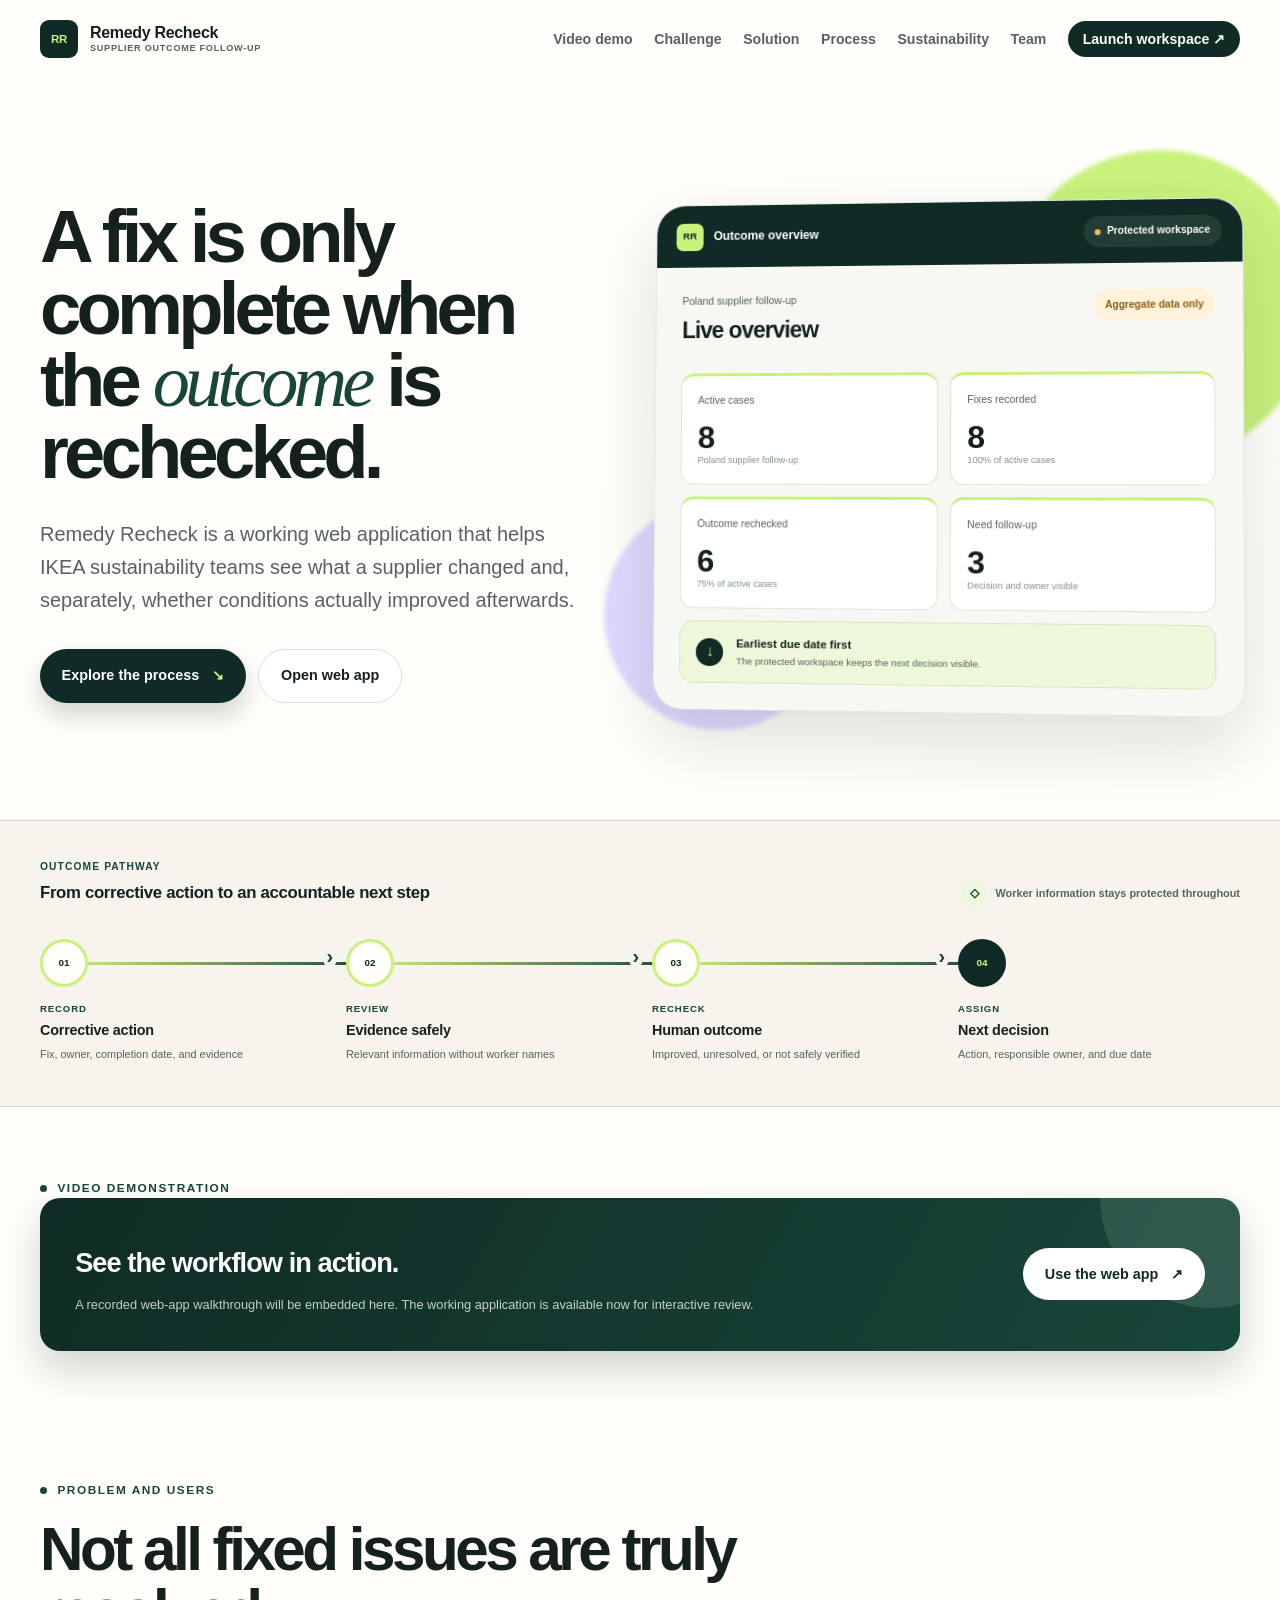
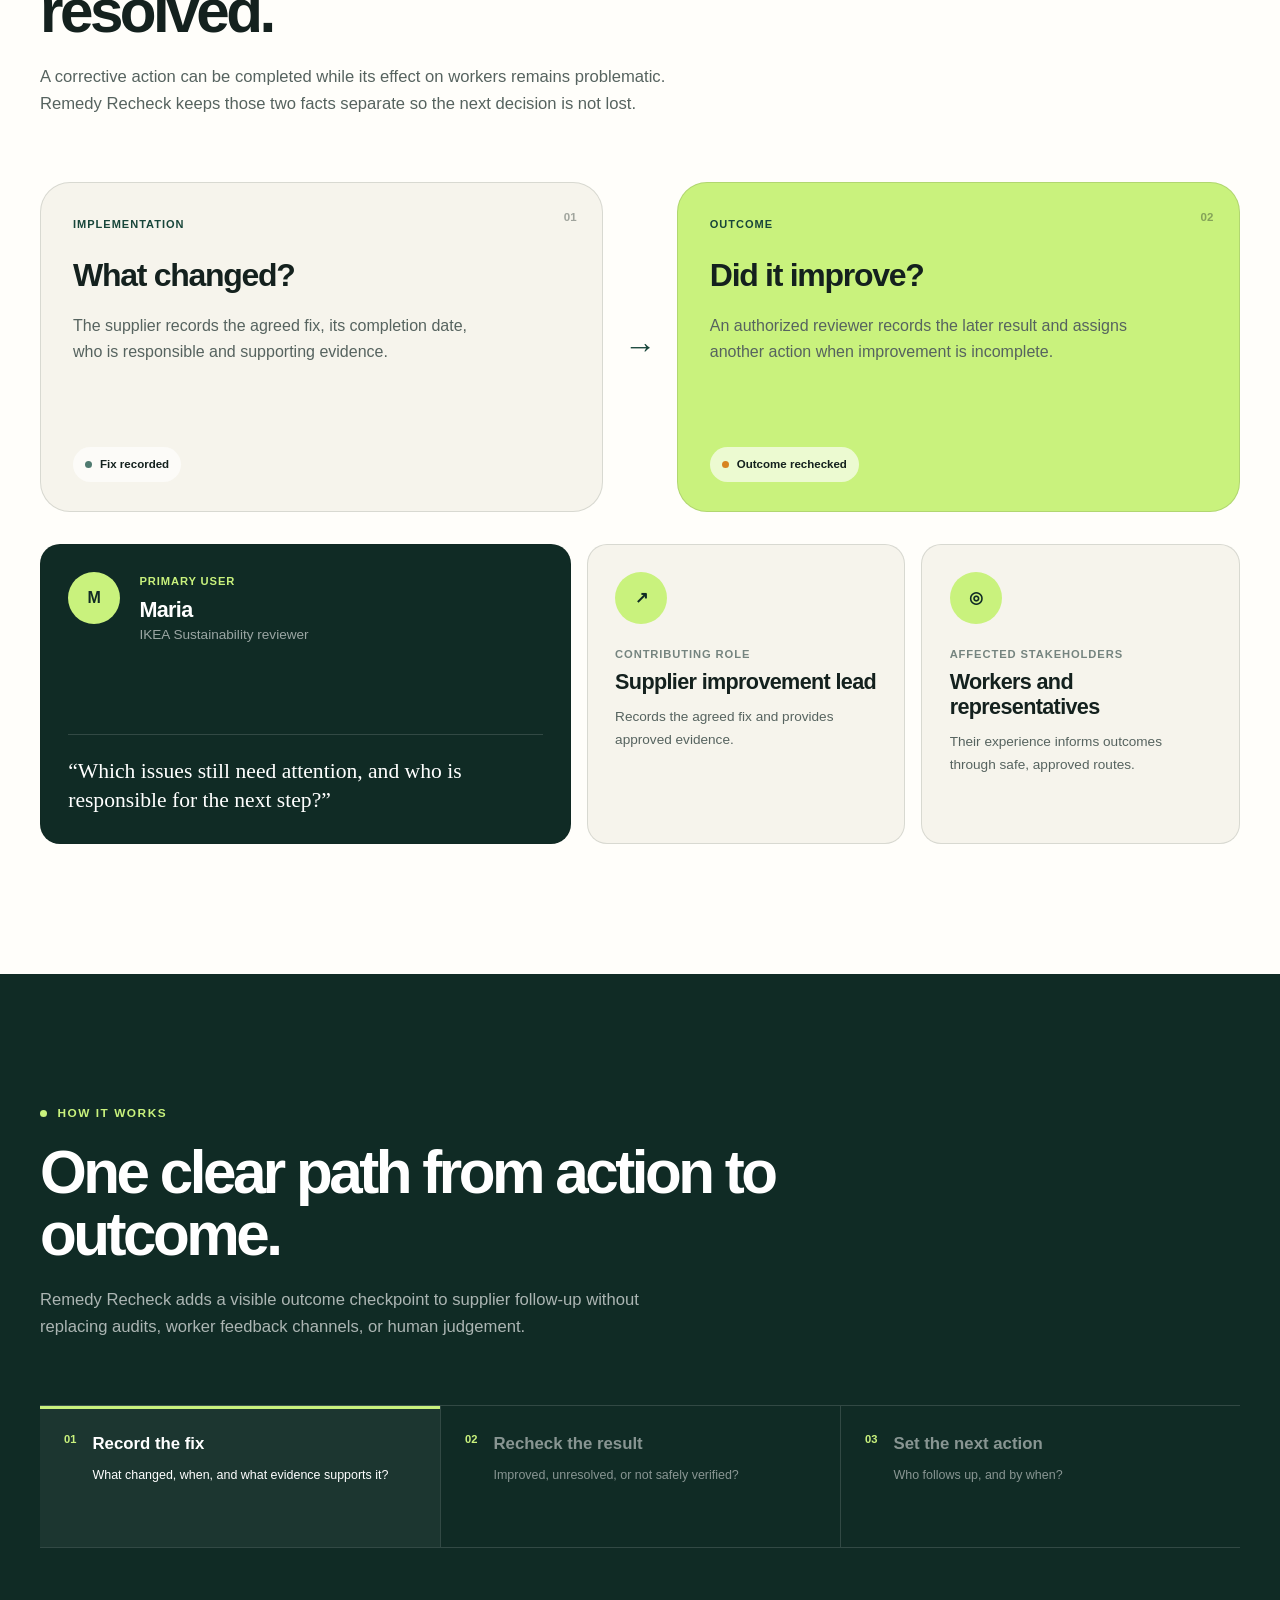
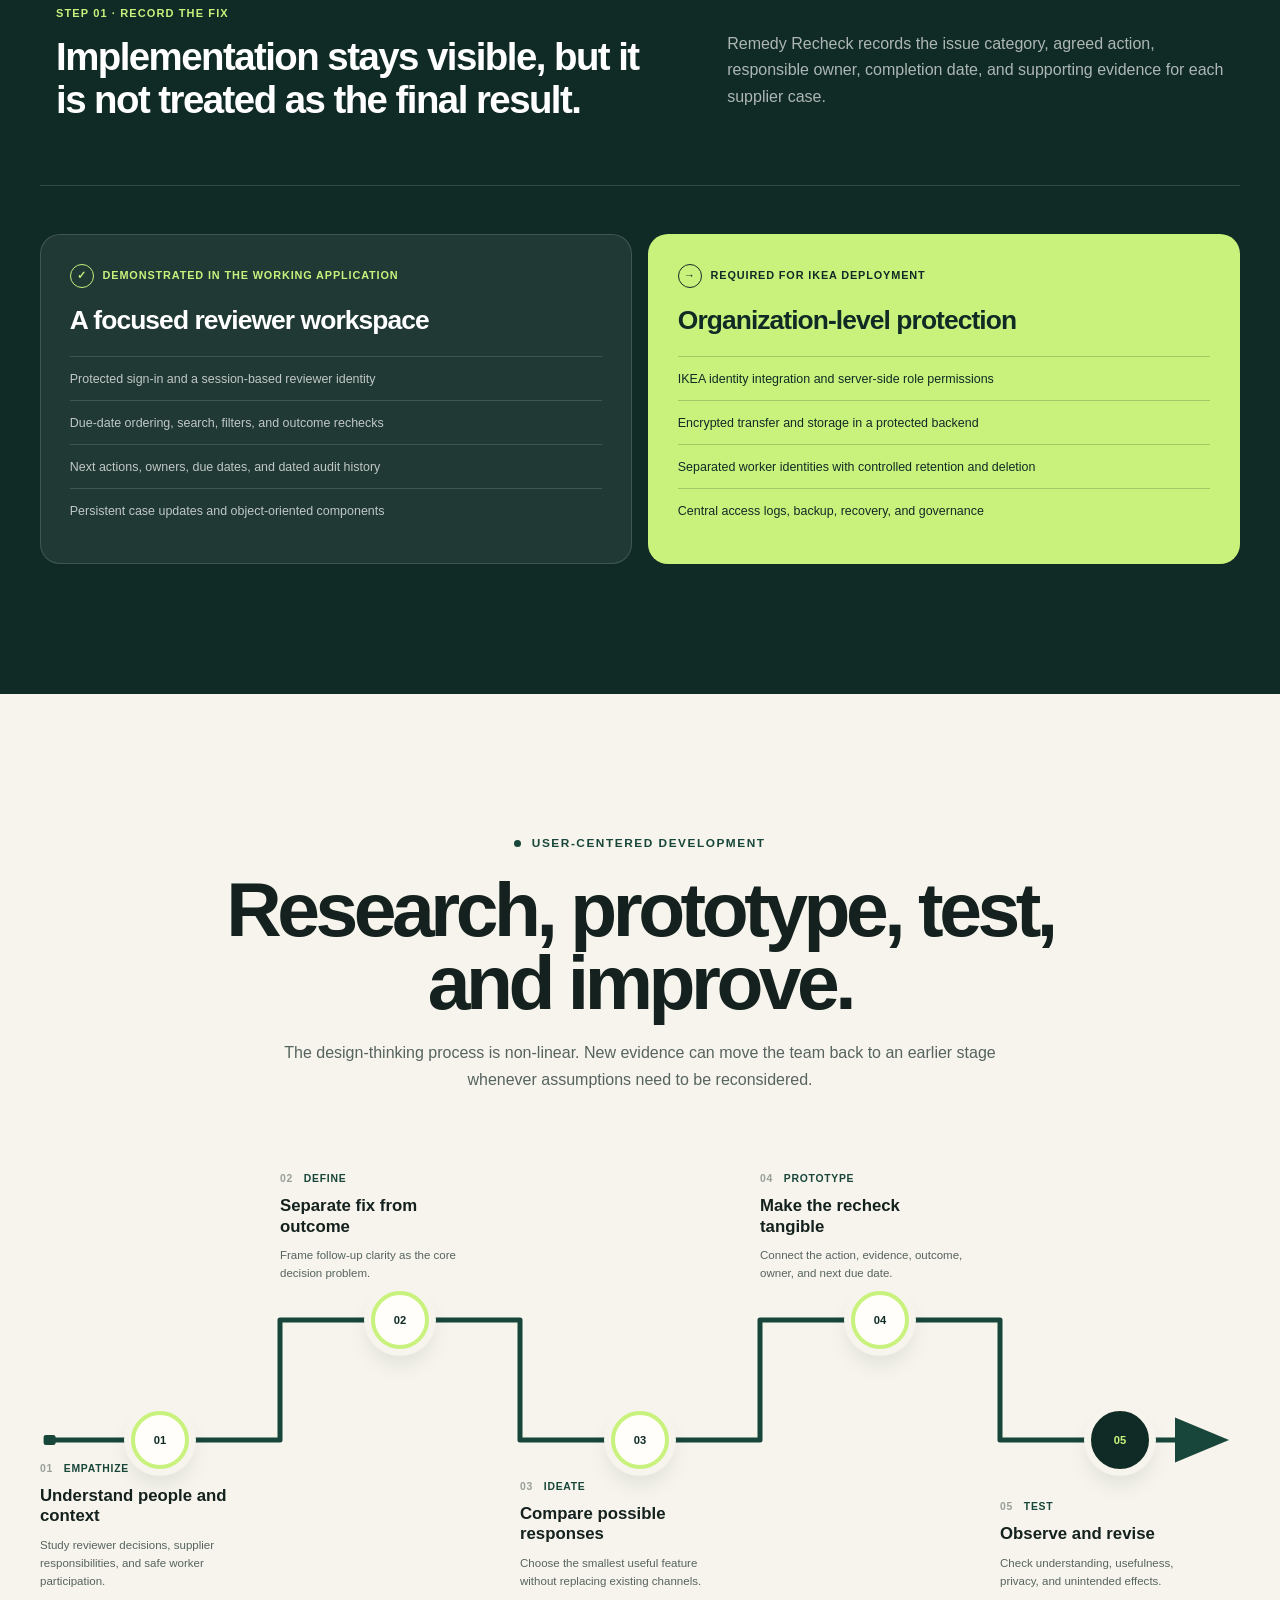
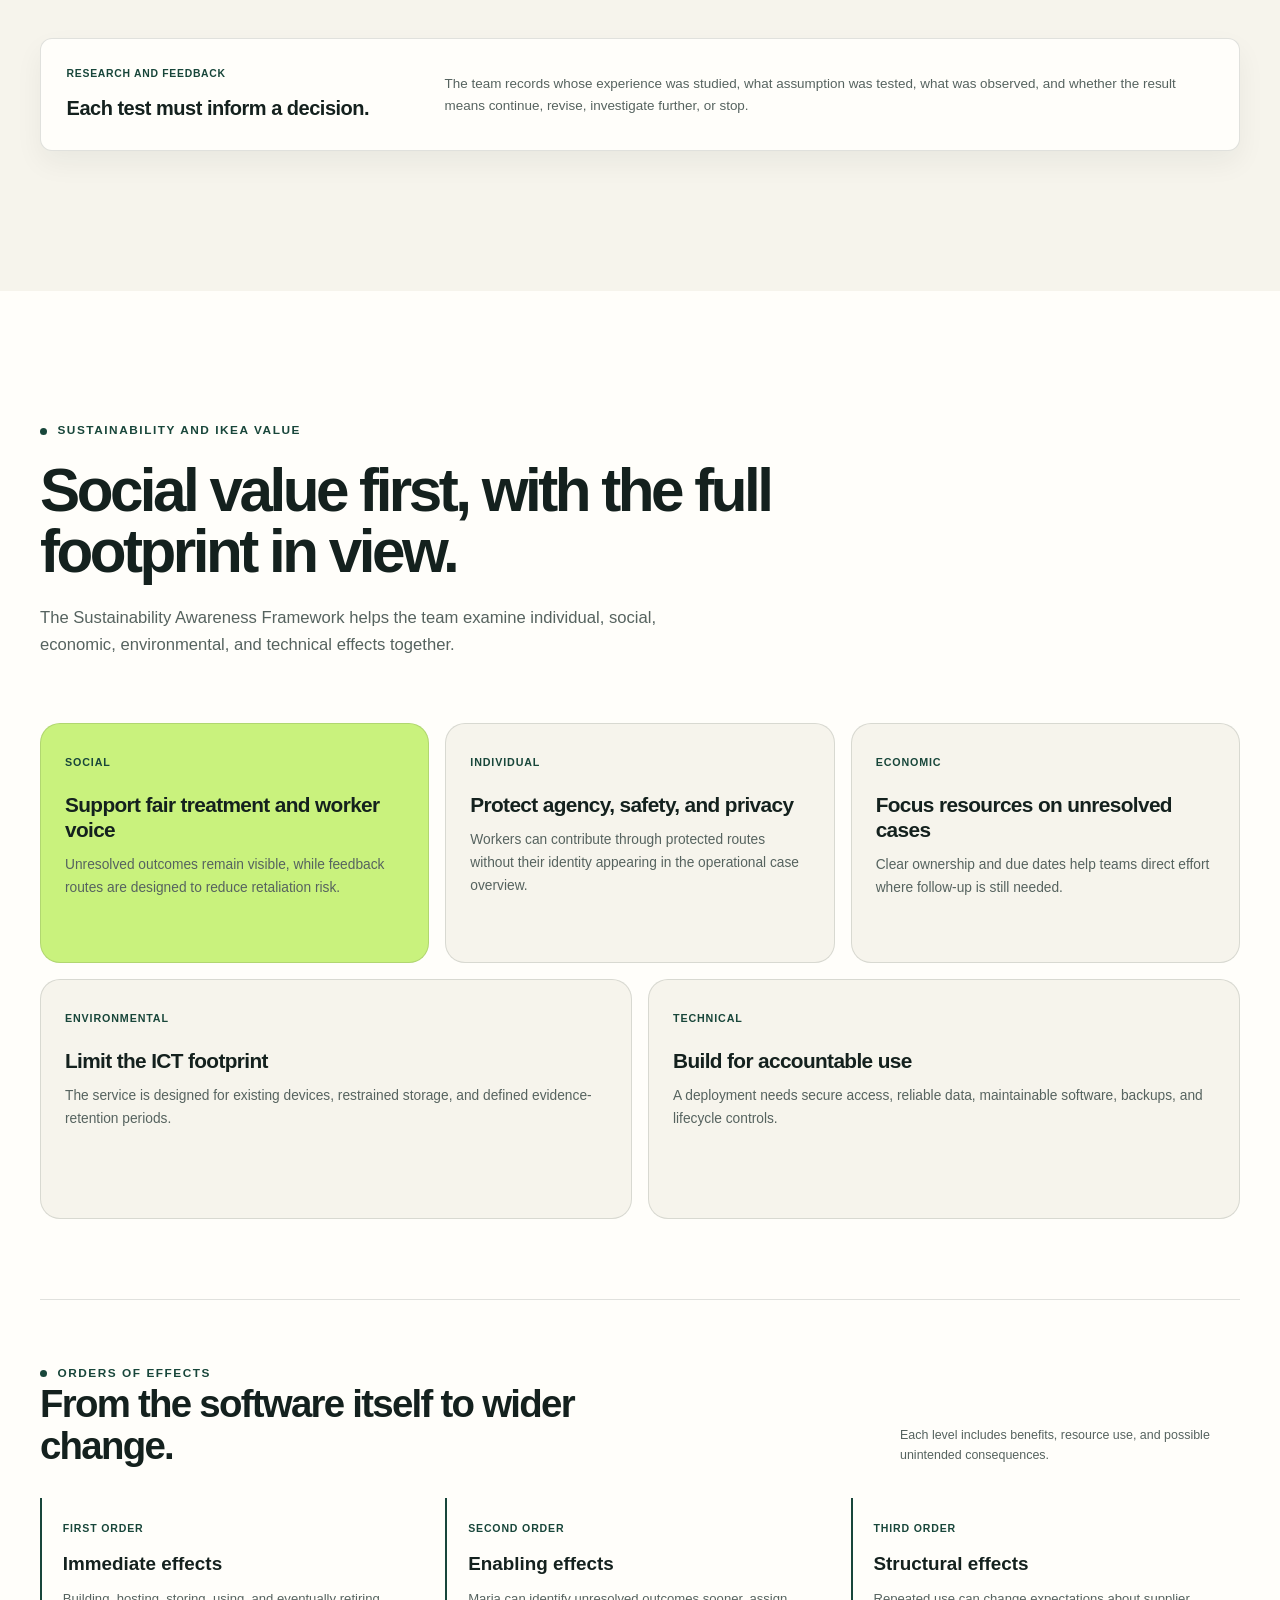
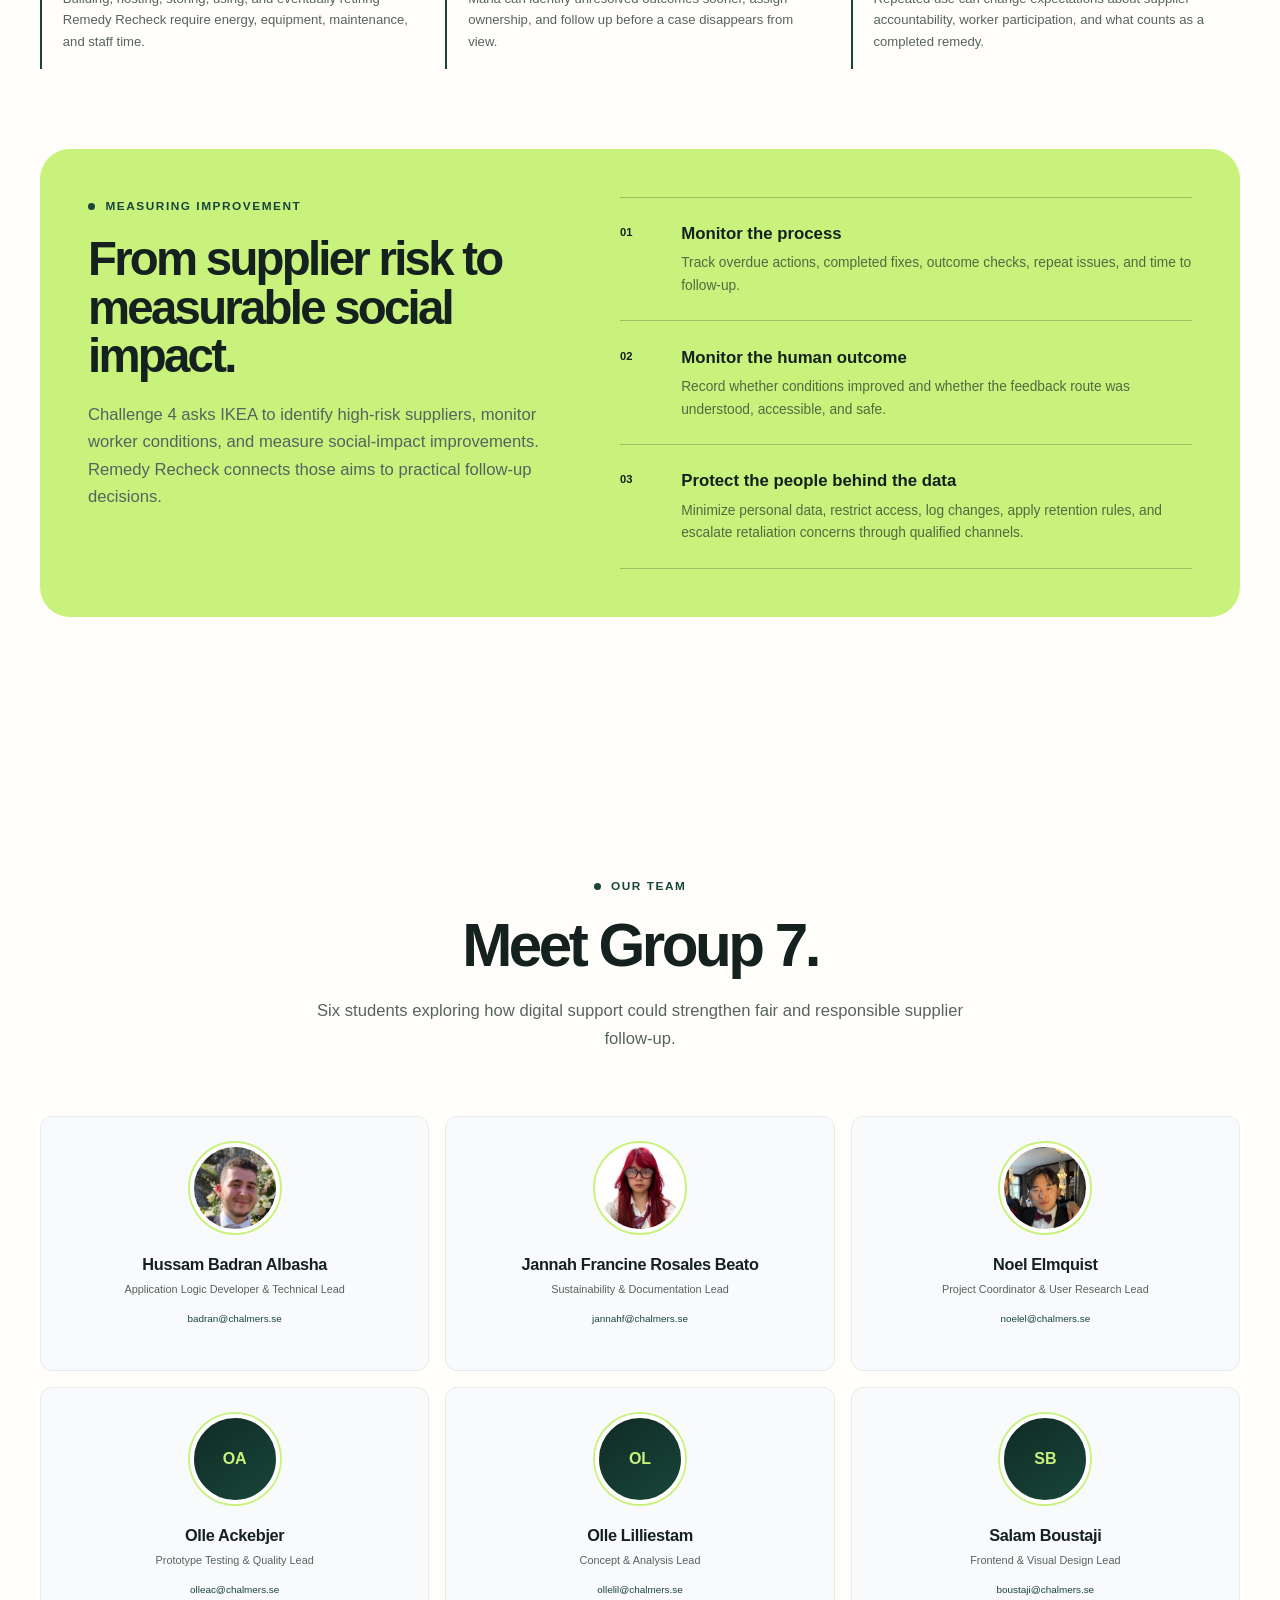
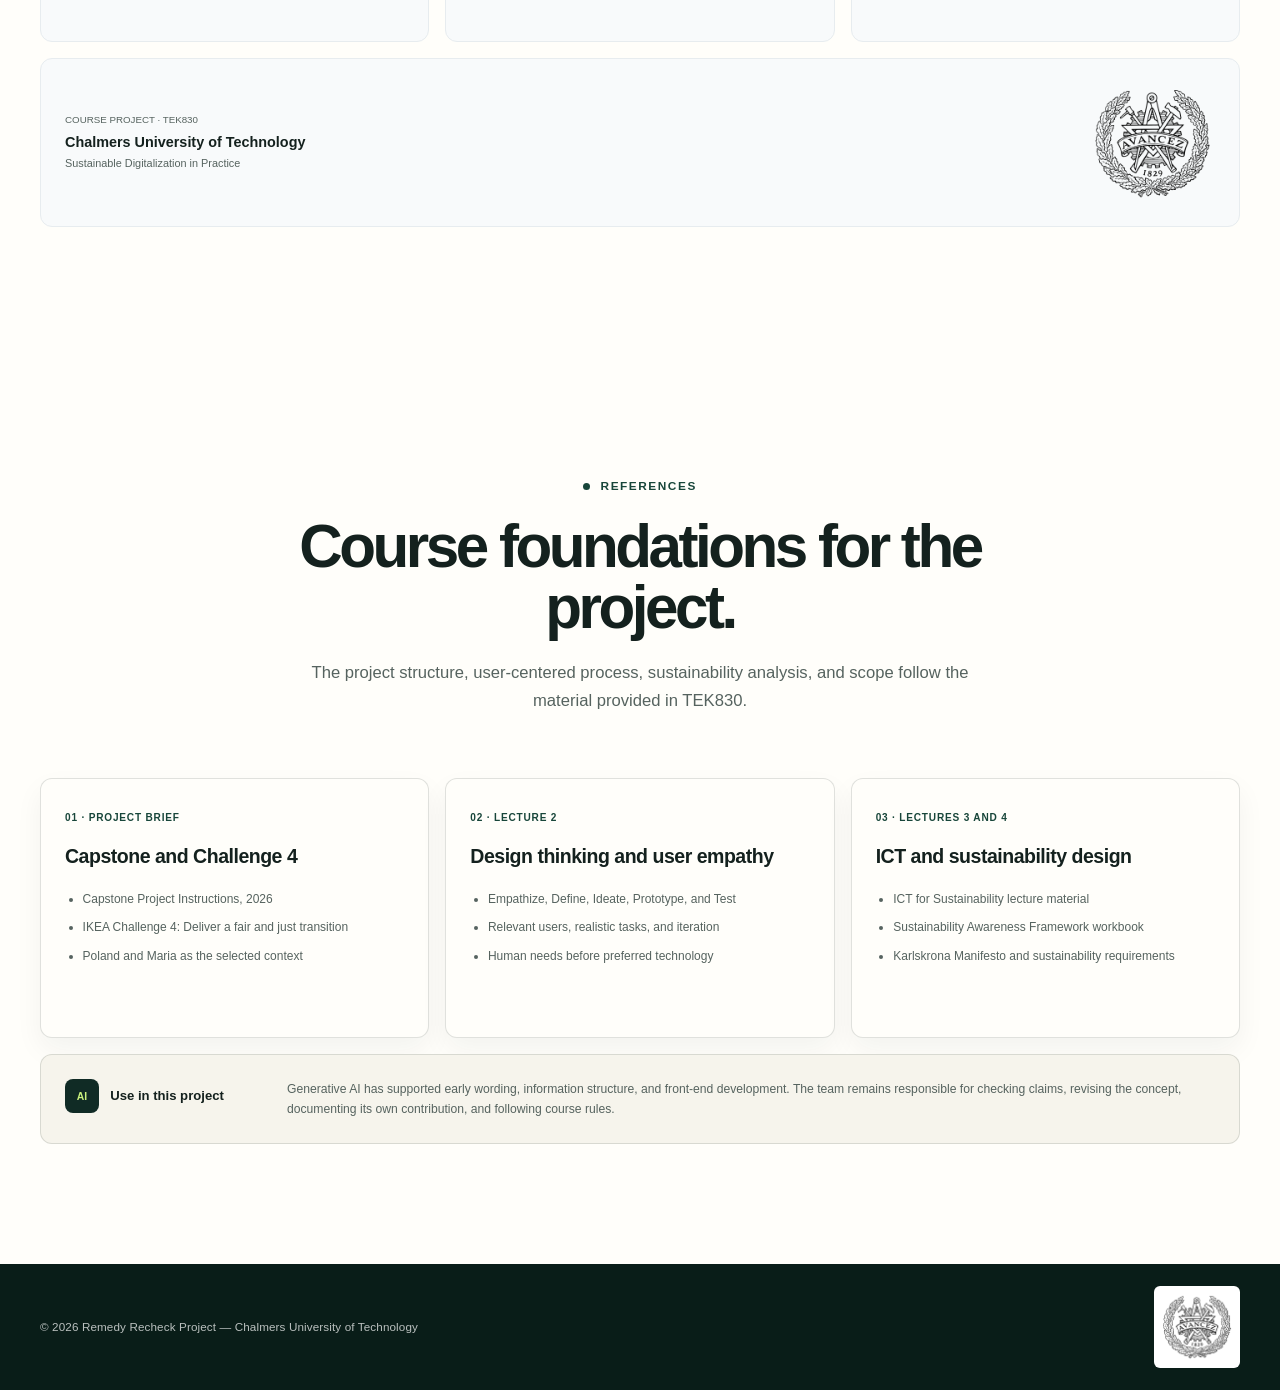
==== commit 3b07e44e: "fix" ====
--- a/index.html
+++ b/index.html
@@ -116,13 +116,13 @@
         <section class="content-section section-shell" id="problem">
             <div class="section-intro reveal">
                 <p class="eyebrow"><span></span> Problem and users</p>
-                <h2>“Fix made” does not always mean “issue solved.”</h2>
-                <p>A corrective action can be completed while its effect on workers remains unresolved or unclear. Remedy Recheck keeps those two facts separate so the next decision is not lost.</p>
+                <h2>Not all fixed issues are truly resolved.</h2>
+                <p>A corrective action can be completed while its effect on workers remains problematic. Remedy Recheck keeps those two facts separate so the next decision is not lost.</p>
             </div>
             <div class="comparison-grid">
                 <article class="comparison-card muted-card reveal">
                     <div class="card-number">01</div><p class="card-kicker">Implementation</p><h3>What changed?</h3>
-                    <p>The supplier records the agreed fix, its completion date, owner, and supporting evidence.</p>
+                    <p>The supplier records the agreed fix, its completion date, who is responsible and supporting evidence.</p>
                     <div class="status-label complete"><span></span> Fix recorded</div>
                 </article>
                 <div class="comparison-arrow reveal" aria-hidden="true">→</div>
@@ -136,7 +136,7 @@
                 <article class="person-card primary-person reveal">
                     <div class="avatar" aria-hidden="true">M</div>
                     <div><p>Primary user</p><h3>Maria</h3><span>IKEA Sustainability reviewer</span></div>
-                    <blockquote>“Which issues still need attention, and who owns the next step?”</blockquote>
+                    <blockquote>“Which issues still need attention, and who is responsible for the next step?”</blockquote>
                 </article>
                 <article class="person-card reveal">
                     <div class="icon-circle" aria-hidden="true">↗</div><p>Contributing role</p><h3>Supplier improvement lead</h3><span>Records the agreed fix and provides approved evidence.</span>
@@ -198,9 +198,9 @@
         <section class="reflection-section process-feature" id="process">
             <div class="section-shell">
                 <div class="section-intro centered-intro reveal">
-                    <p class="eyebrow"><span></span> the 5 step process</p>
-                    <h2>One solution does not close a case.</h2>
-                    <p>Only a recheck that says the situation improved ends the case. Everything else stays open, which is what closes the loop a supplier audit can leave open.</p>
+                    <p class="eyebrow"><span></span> User-centered development</p>
+                    <h2>Research, prototype, test, and improve.</h2>
+                    <p>The design-thinking process is non-linear. New evidence can move the team back to an earlier stage whenever assumptions need to be reconsidered.</p>
                 </div>
 
                 <div class="process-route-wrap">
@@ -213,34 +213,35 @@
                         <path class="process-path" d="M 8 270 H 200 V 150 H 400 V 270 H 600 V 150 H 800 V 270 H 982" marker-end="url(#process-arrow)"></path>
                         <rect class="process-start" x="3" y="265" width="10" height="10" rx="2"></rect>
                     </svg>
-                        <ol class="process-route" aria-label="Remedy Recheck process">
-                            <li class="process-step reveal">
-                                <div class="process-marker" aria-hidden="true"><span>01</span></div>
-                                <div class="process-note"><p><span>01</span> Issue</p><h3>An issue is brought up, anonymously</h3><small>A supplier issue is reported and logged, and stays open until something proves it ended.</small></div>
-                            </li>
-                            <li class="process-step reveal">
-                                <div class="process-marker" aria-hidden="true"><span>02</span></div> 
-                                <div class="process-note"><p><span>02</span> Remedy</p><h3>The supplier fixes it</h3><small>What the supplier did is recorded. But a fix isn't the same thing as a solved issue.</small></div>
-                            </li>
-                            <li class="process-step reveal">
-                                <div class="process-marker" aria-hidden="true"><span>03</span></div>
-                                <div class="process-note"><p><span>03</span> Recheck</p><h3>Workers report back, safely and anonymously</h3><small>A while after the fix, workers submit whether the situation improved. Anonymous, so saying the truth is safe.</small></div>
-                            </li>
-                            <li class="process-step reveal">
-                                <div class="process-marker" aria-hidden="true"><span>04</span></div>
-                                <div class="process-note"><p><span>04</span> Result</p><h3>Fixed, or not fixed</h3><small>Where the answer is no, the result is the evidence, and IKEA can put preassure on the supplier.</small></div>
-                            </li>
-                            <li class="process-step reveal">
-                                <div class="process-marker" aria-hidden="true"><span>05</span></div>
-                                <div class="process-note"><p><span>05</span> Follow-up</p><h3>A new fix is asked for, and it is checked again</h3><small>The case stays open until an answer says it improved. Then the loop repeats from step 02.</small></div>
-                            </li>
-                        </ol>
+
+                    <ol class="process-route" aria-label="Remedy Recheck design-thinking process">
+                        <li class="process-step reveal">
+                            <div class="process-marker" aria-hidden="true"><span>01</span></div>
+                            <div class="process-note"><p><span>01</span> Empathize</p><h3>Understand people and context</h3><small>Study reviewer decisions, supplier responsibilities, and safe worker participation.</small></div>
+                        </li>
+                        <li class="process-step reveal">
+                            <div class="process-marker" aria-hidden="true"><span>02</span></div>
+                            <div class="process-note"><p><span>02</span> Define</p><h3>Separate fix from outcome</h3><small>Frame follow-up clarity as the core decision problem.</small></div>
+                        </li>
+                        <li class="process-step reveal">
+                            <div class="process-marker" aria-hidden="true"><span>03</span></div>
+                            <div class="process-note"><p><span>03</span> Ideate</p><h3>Compare possible responses</h3><small>Choose the smallest useful feature without replacing existing channels.</small></div>
+                        </li>
+                        <li class="process-step reveal">
+                            <div class="process-marker" aria-hidden="true"><span>04</span></div>
+                            <div class="process-note"><p><span>04</span> Prototype</p><h3>Make the recheck tangible</h3><small>Connect the action, evidence, outcome, owner, and next due date.</small></div>
+                        </li>
+                        <li class="process-step reveal">
+                            <div class="process-marker" aria-hidden="true"><span>05</span></div>
+                            <div class="process-note"><p><span>05</span> Test</p><h3>Observe and revise</h3><small>Check understanding, usefulness, privacy, and unintended effects.</small></div>
+                        </li>
+                    </ol>
                 </div>
 
                 <article class="validation-card validation-card-compact reveal">
-                    <p>the loop</p>   
-                    <h3>Open cases stay on the list.</h3>
-                    <p>An issue is logged, the supplier fixes it, and workers later report back safely and anonymously. Where the answer is no, the result goes back to the supplier as evidence that the fix didn't work, and a new one is asked for and checked again.</p>     
+                    <p>Research and feedback</p>
+                    <h3>Each test must inform a decision.</h3>
+                    <p>The team records whose experience was studied, what assumption was tested, what was observed, and whether the result means continue, revise, investigate further, or stop.</p>
                 </article>
             </div>
         </section>
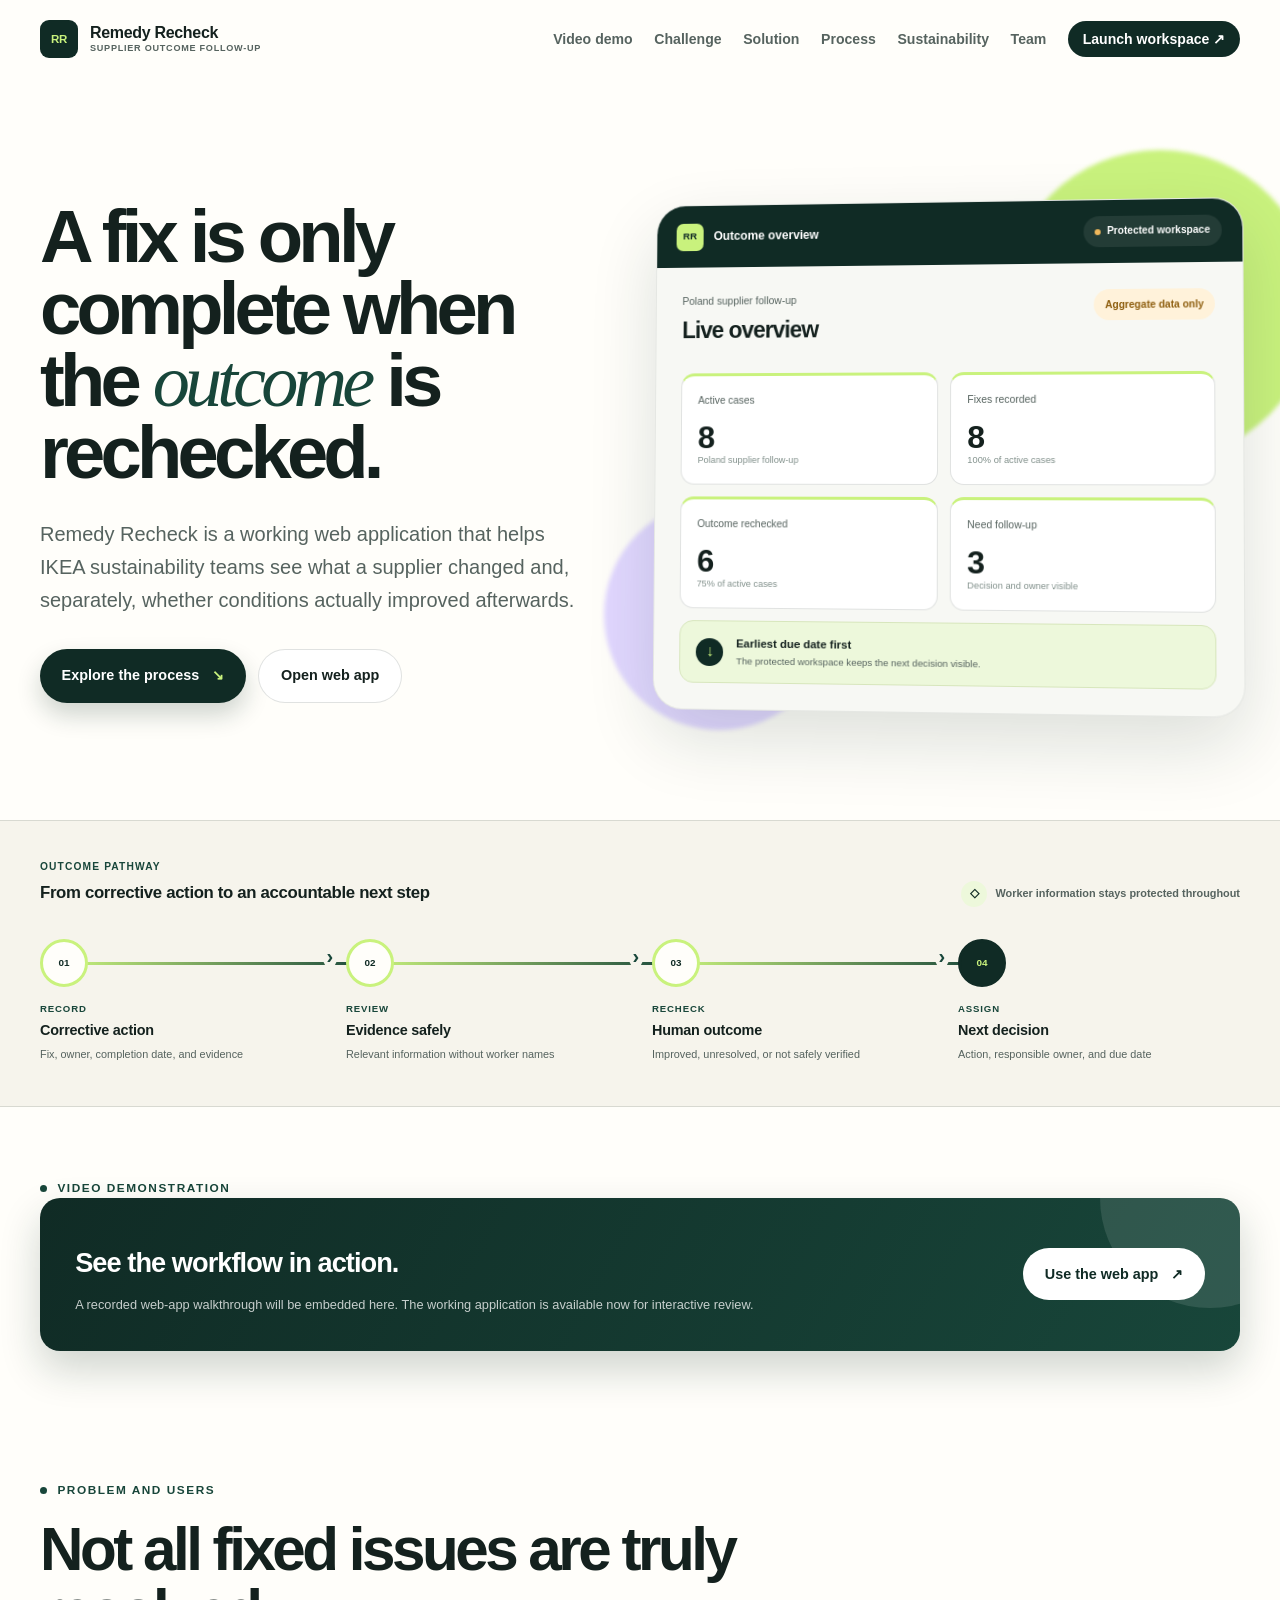
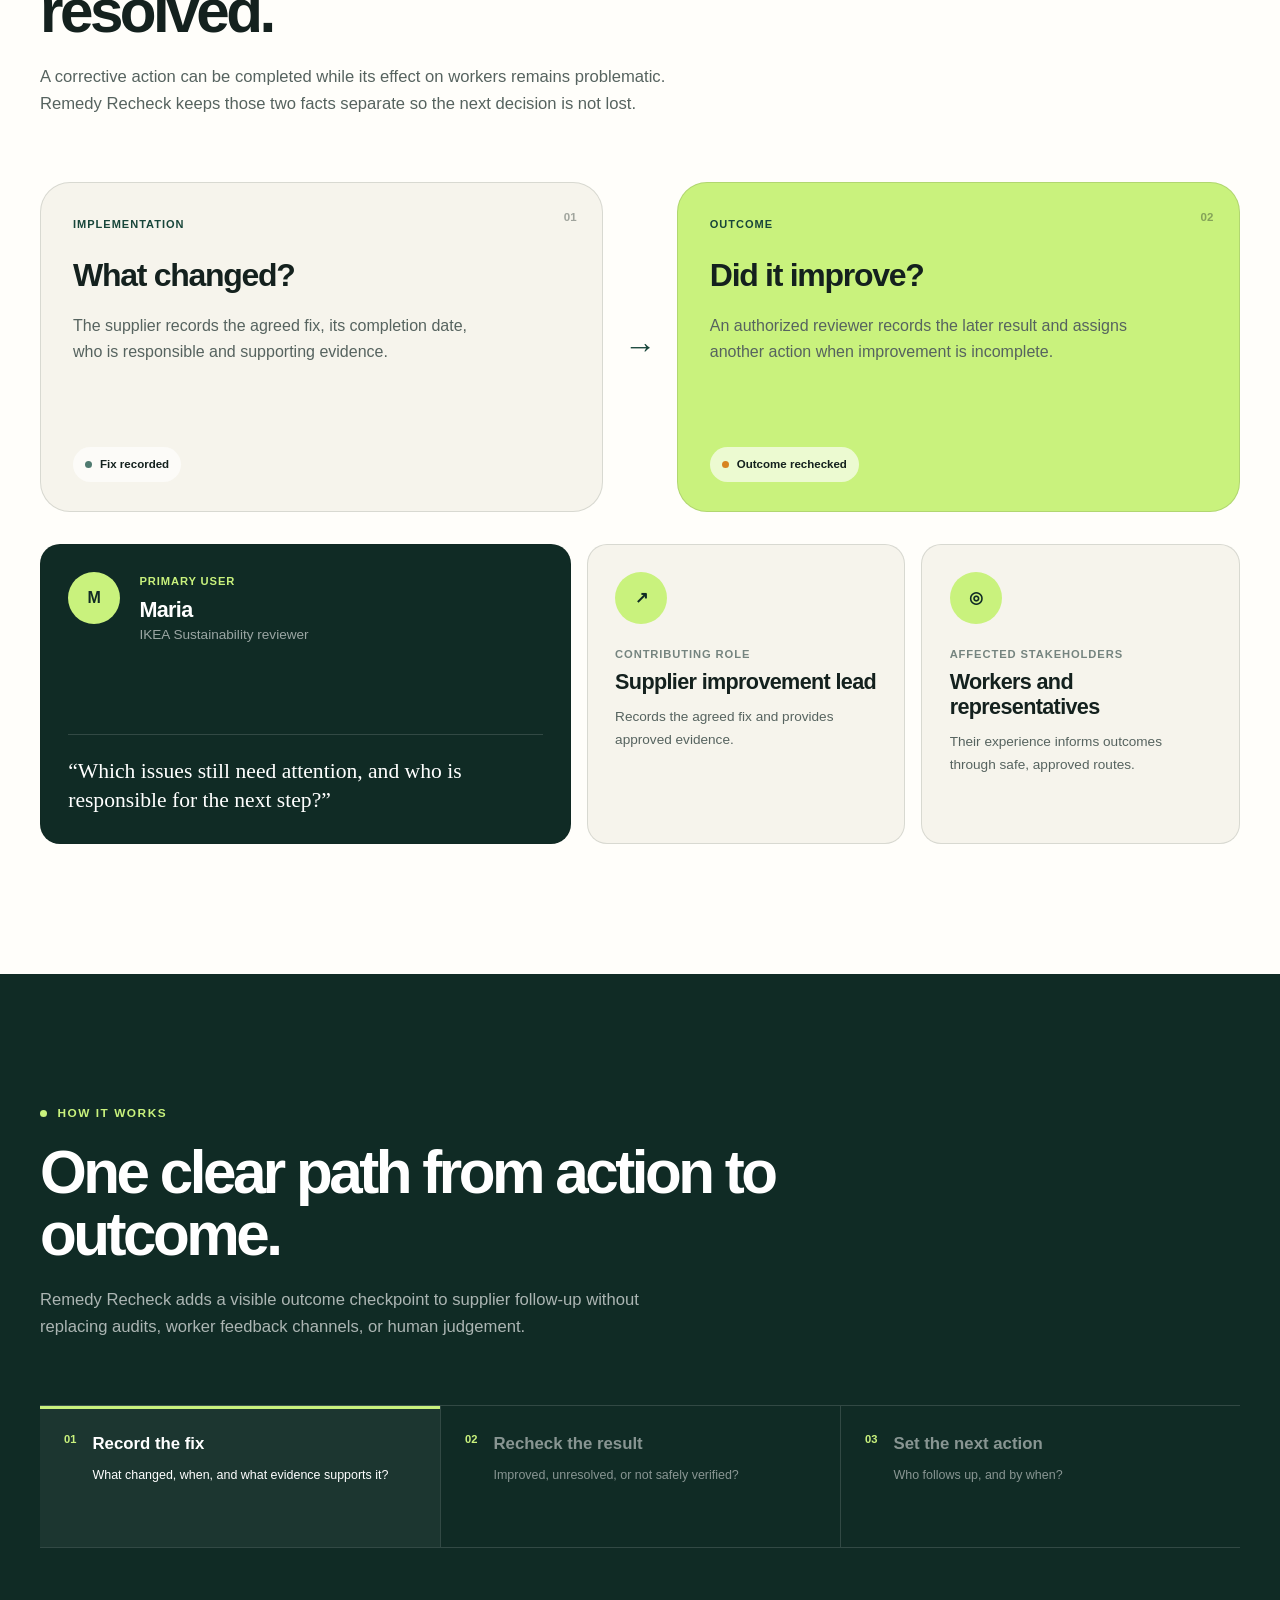
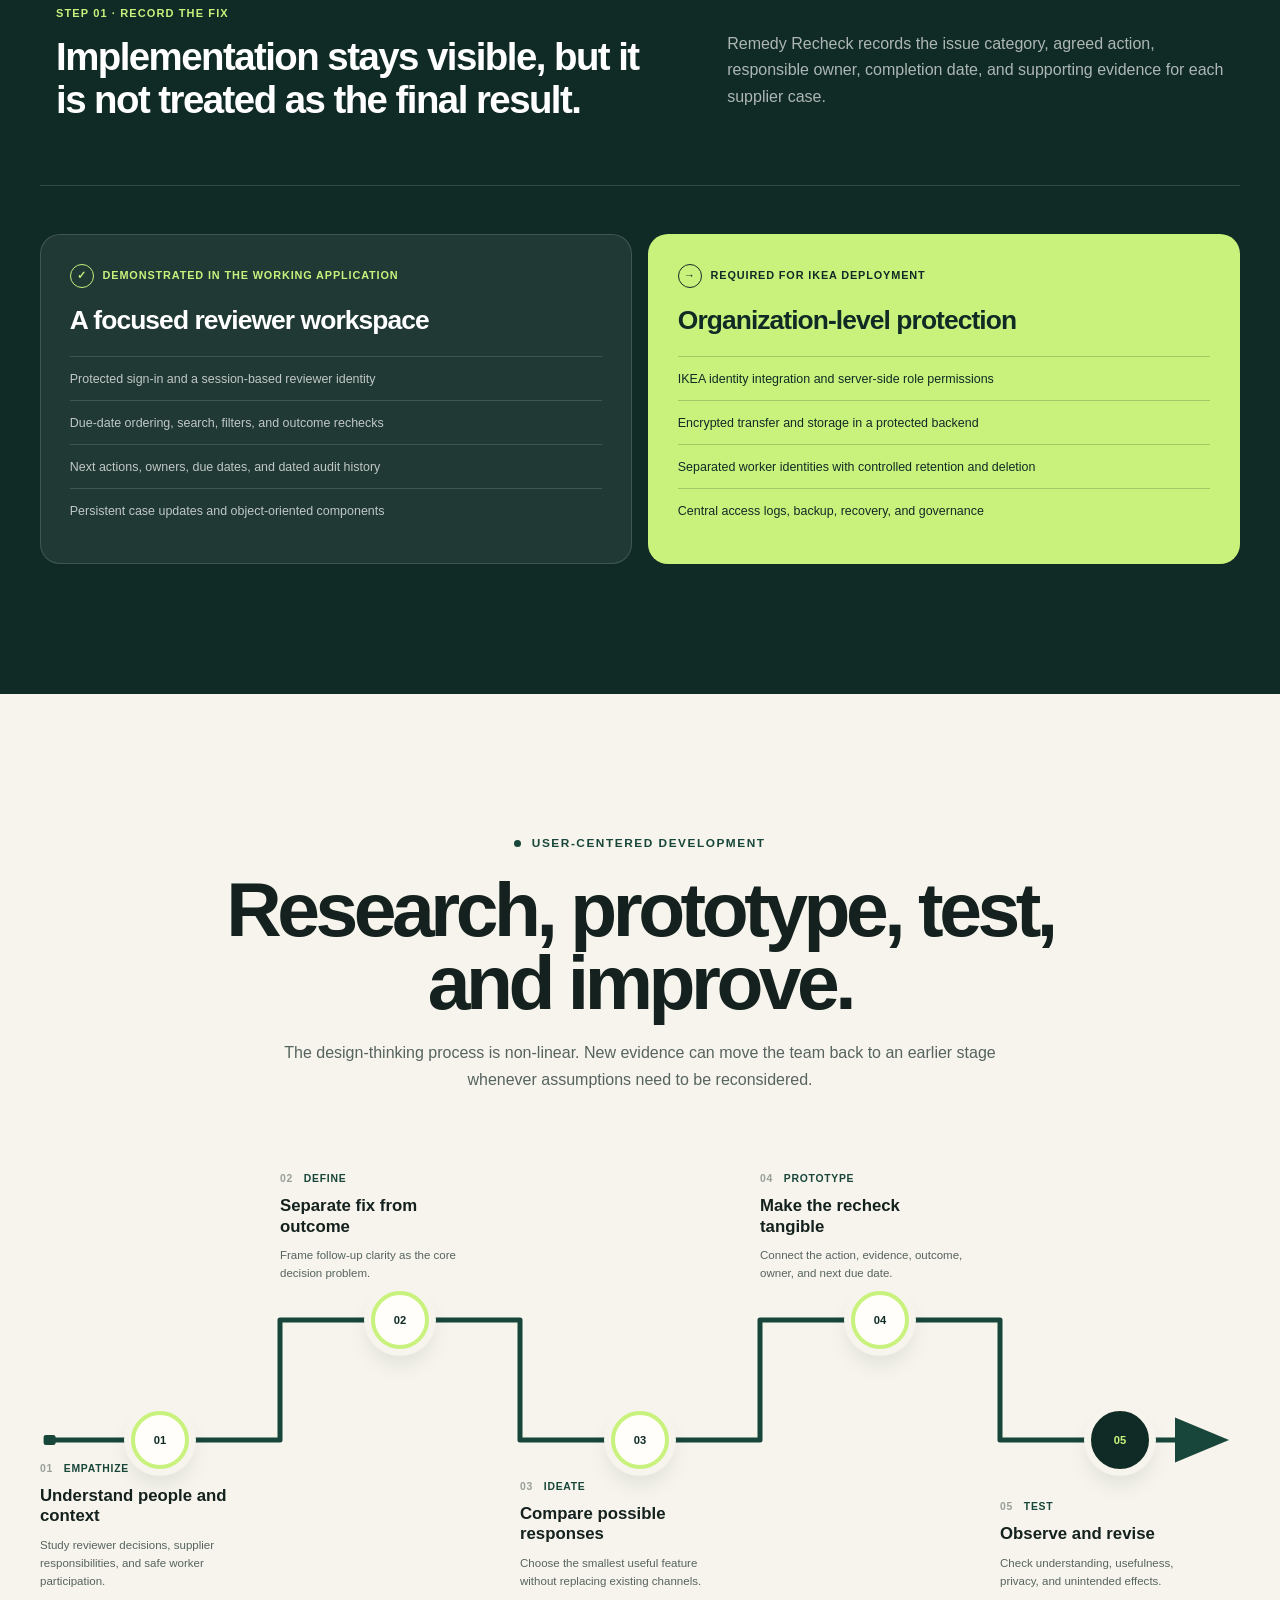
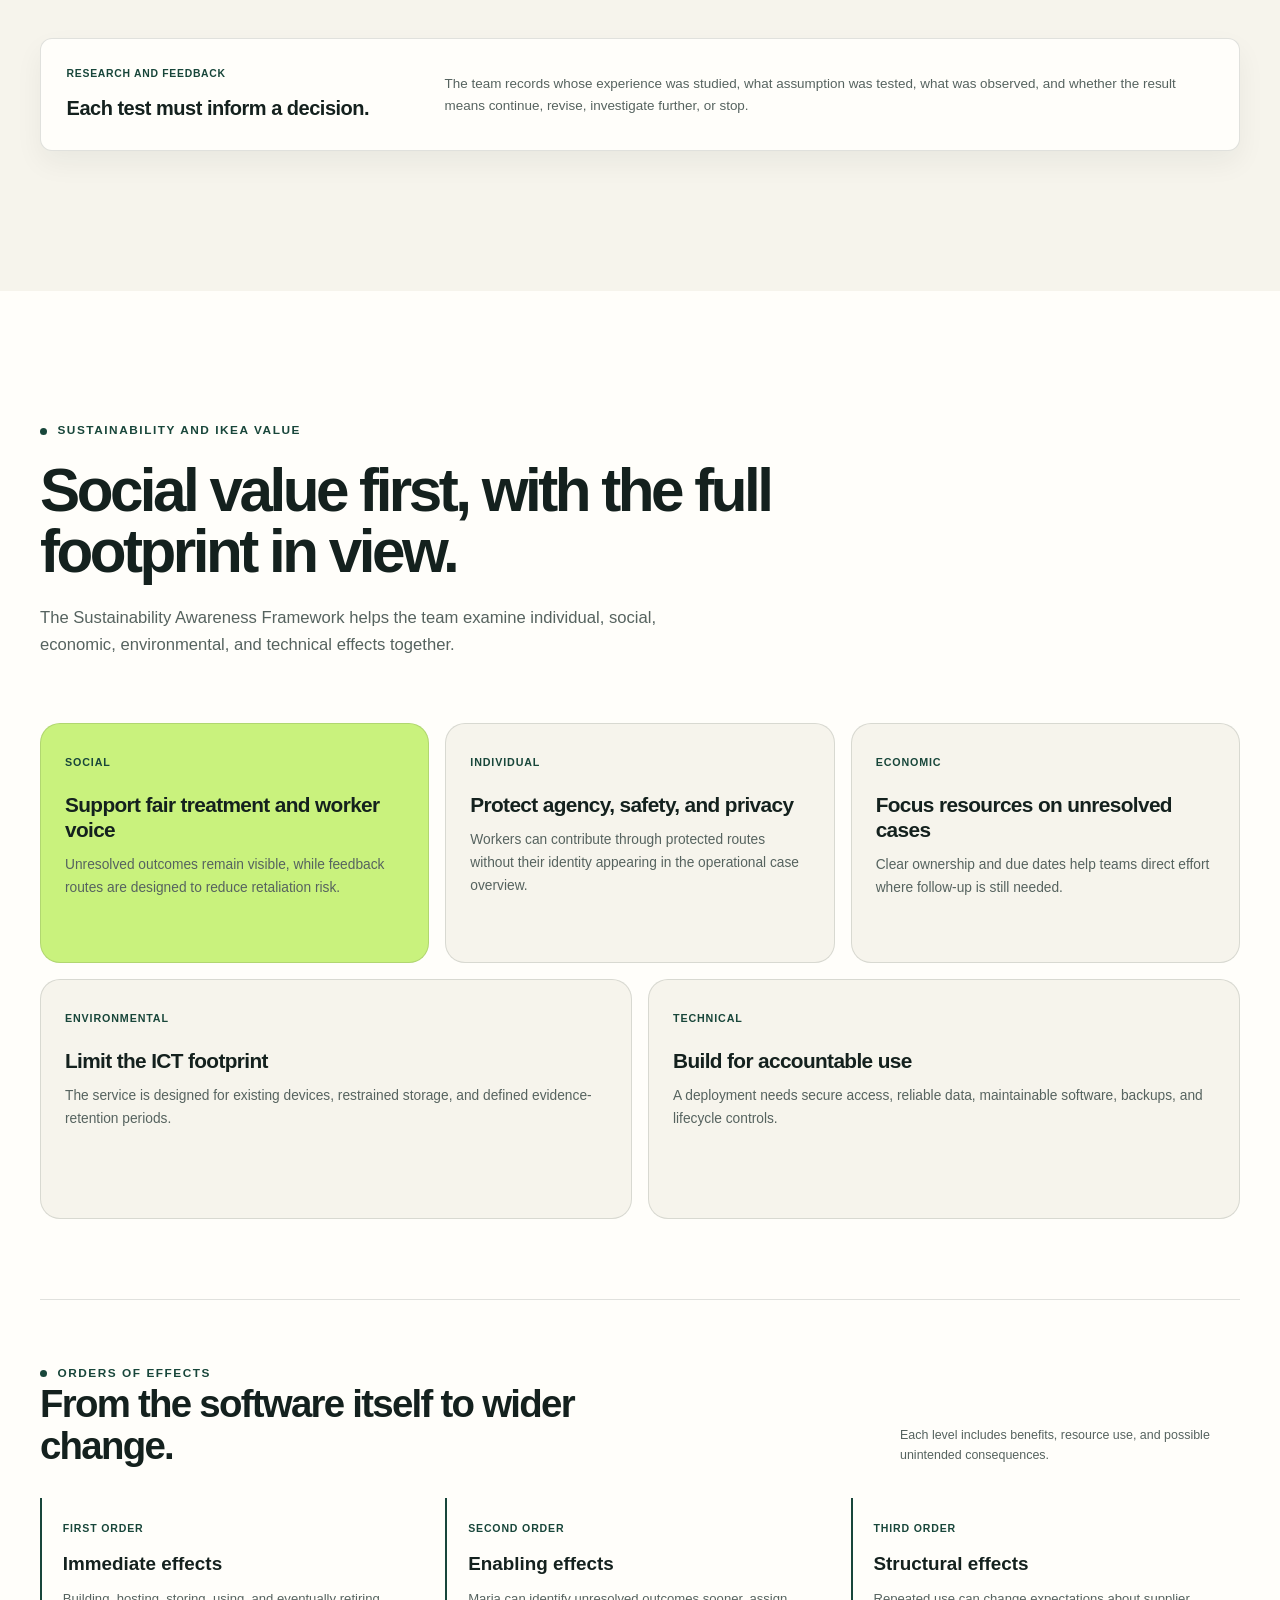
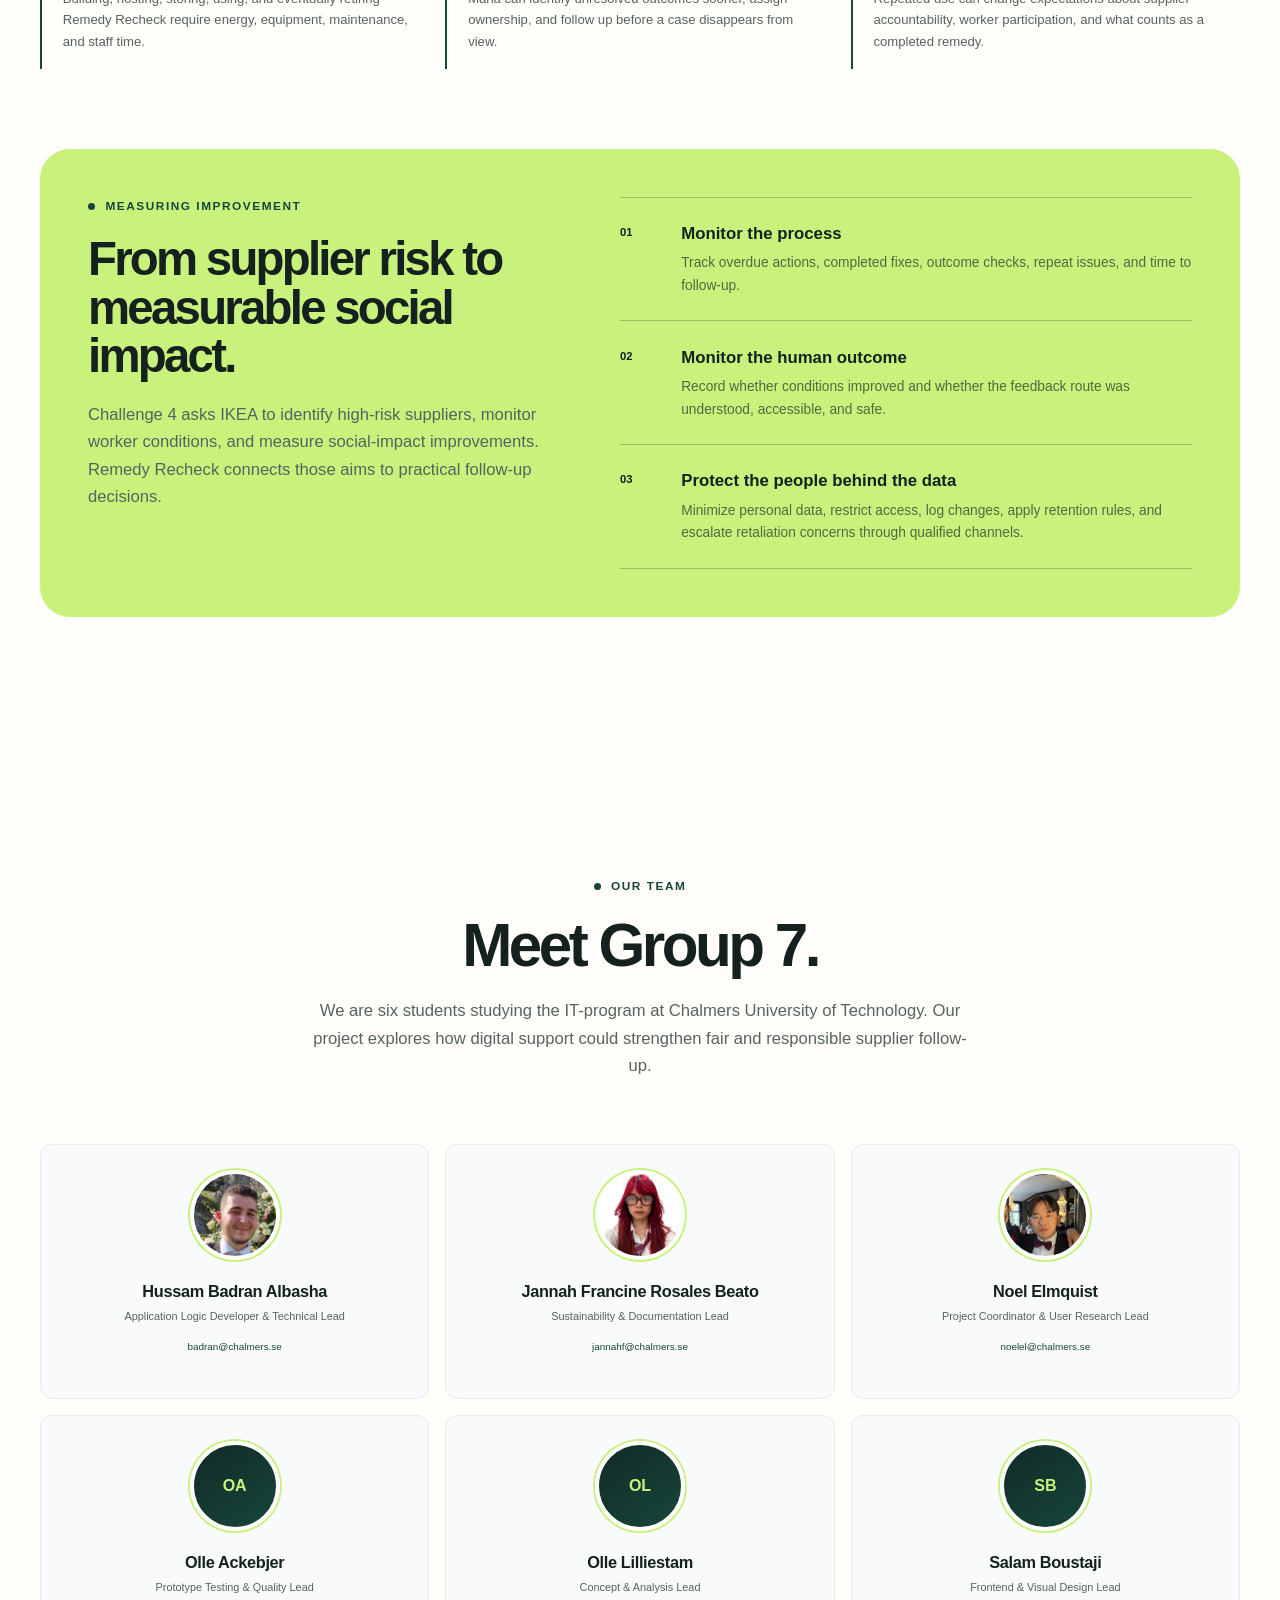
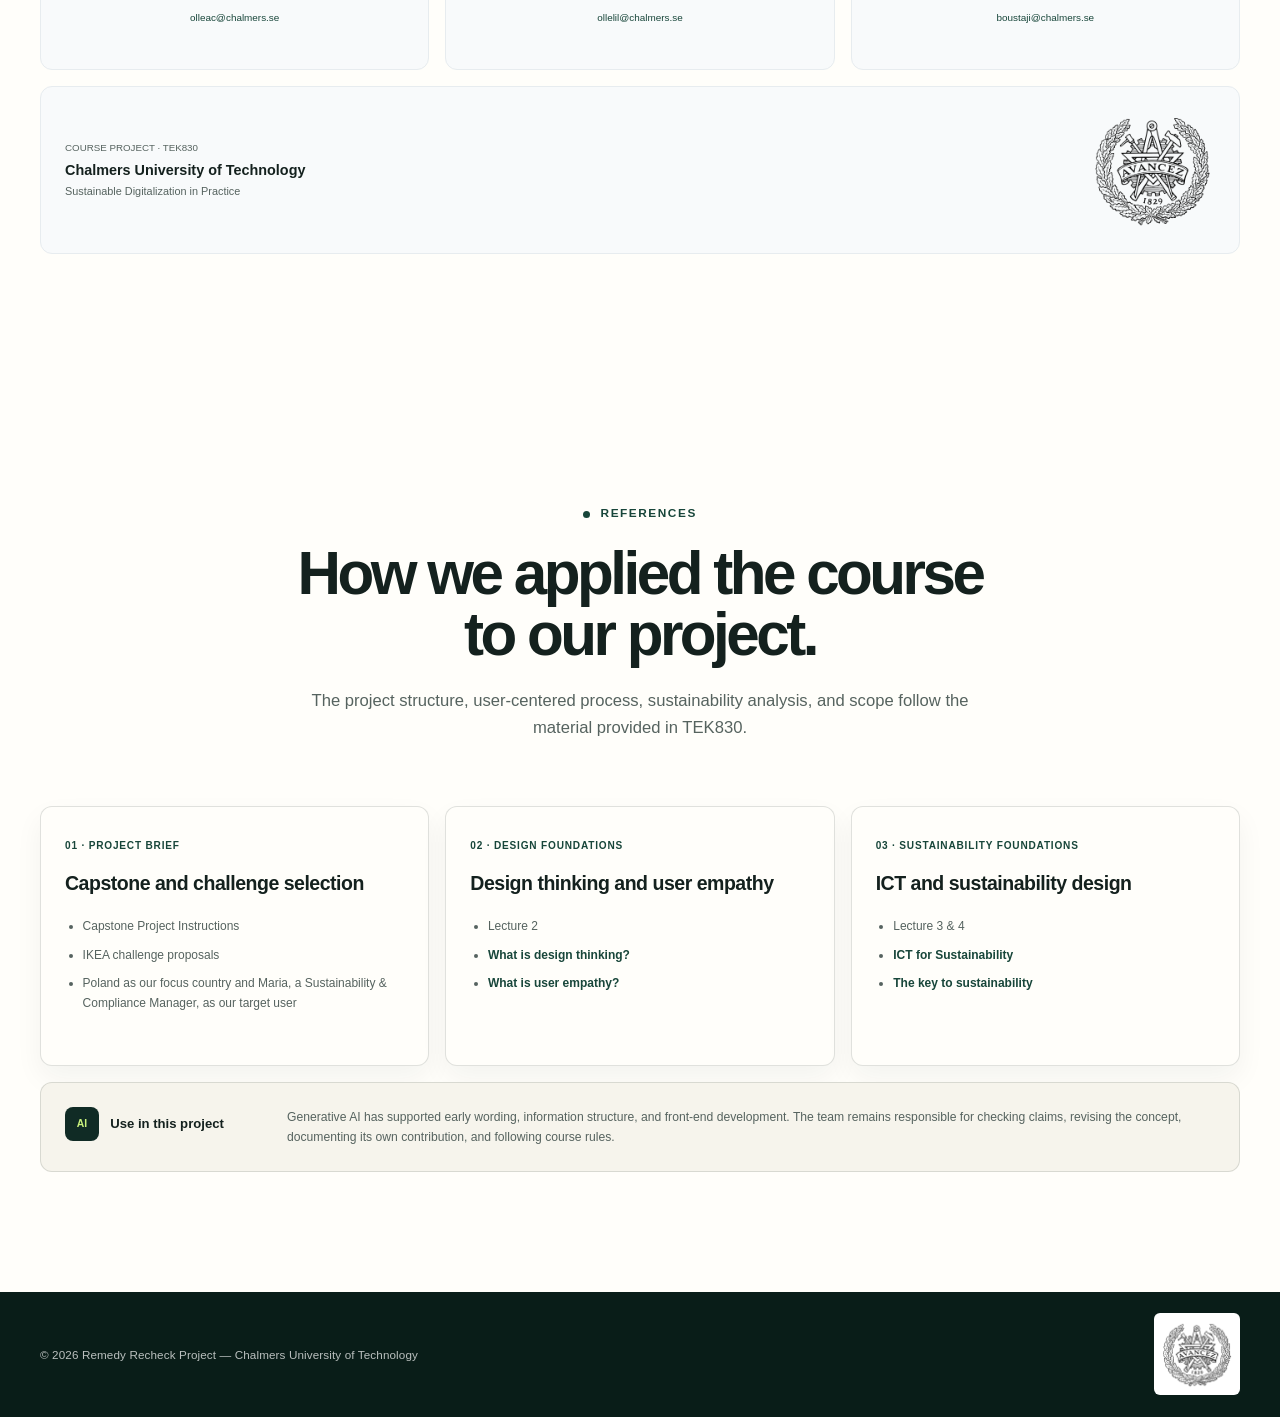
==== commit 551685c6: "Merge remote-tracking branch 'origin/team-references-Noel' into Fix-Hussam" ====
--- a/index.html
+++ b/index.html
@@ -283,7 +283,7 @@
             <div class="section-intro centered-intro reveal">
                 <p class="eyebrow"><span></span> Our team</p>
                 <h2>Meet Group 7.</h2>
-                <p>Six students exploring how digital support could strengthen fair and responsible supplier follow-up.</p>
+                <p> We are six students studying the IT-program at Chalmers University of Technology. Our project explores how digital support could strengthen fair and responsible supplier follow-up.</p>
             </div>
             <div class="team-grid" data-team-grid aria-live="polite"></div>
             <div class="team-institution reveal">
@@ -295,13 +295,13 @@
         <section class="references-section section-shell" id="references">
             <div class="section-intro centered-intro reveal">
                 <p class="eyebrow"><span></span> References</p>
-                <h2>Course foundations for the project.</h2>
+                <h2>How we applied the course to our project.</h2>
                 <p>The project structure, user-centered process, sustainability analysis, and scope follow the material provided in TEK830.</p>
             </div>
             <div class="reference-grid">
-                <article class="reference-card reveal"><span>01 · Project brief</span><h3>Capstone and Challenge 4</h3><ul><li>Capstone Project Instructions, 2026</li><li>IKEA Challenge 4: Deliver a fair and just transition</li><li>Poland and Maria as the selected context</li></ul></article>
-                <article class="reference-card reveal"><span>02 · Lecture 2</span><h3>Design thinking and user empathy</h3><ul><li>Empathize, Define, Ideate, Prototype, and Test</li><li>Relevant users, realistic tasks, and iteration</li><li>Human needs before preferred technology</li></ul></article>
-                <article class="reference-card reveal"><span>03 · Lectures 3 and 4</span><h3>ICT and sustainability design</h3><ul><li>ICT for Sustainability lecture material</li><li>Sustainability Awareness Framework workbook</li><li>Karlskrona Manifesto and sustainability requirements</li></ul></article>
+                <article class="reference-card reveal"><span>01 · Project brief</span><h3>Capstone and challenge selection</h3><ul><li>Capstone Project Instructions</li><li>IKEA challenge proposals</li><li>Poland as our focus country and Maria, a Sustainability & Compliance Manager, as our target user</li></ul></article>
+                <article class="reference-card reveal"><span>02 · Design foundations</span><h3>Design thinking and user empathy</h3><ul><li>Lecture 2</li><li><a href="https://ixdf.org/literature/topics/design-thinking" target="_blank" rel="noopener noreferrer">What is design thinking?</a></li><li><a href="https://ixdf.org/literature/article/design-thinking-getting-started-with-empathy" target="_blank" rel="noopener noreferrer">What is user empathy?</a></li></ul></article>
+                <article class="reference-card reveal"><span>03 · Sustainability foundations</span><h3>ICT and sustainability design</h3><ul><li>Lecture 3 & 4</li><li><a href="https://www.researchgate.net/publication/263371416_ICT_for_Sustainability_An_Emerging_Research_Field" target="_blank" rel="noopener noreferrer">ICT for Sustainability</a></li><li><a href="https://ieeexplore.ieee.org/document/7325195" target="_blank" rel="noopener noreferrer">The key to sustainability</a></li></ul></article>
             </div>
             <article class="ai-disclosure reveal">
                 <div><span>AI</span><strong>Use in this project</strong></div>
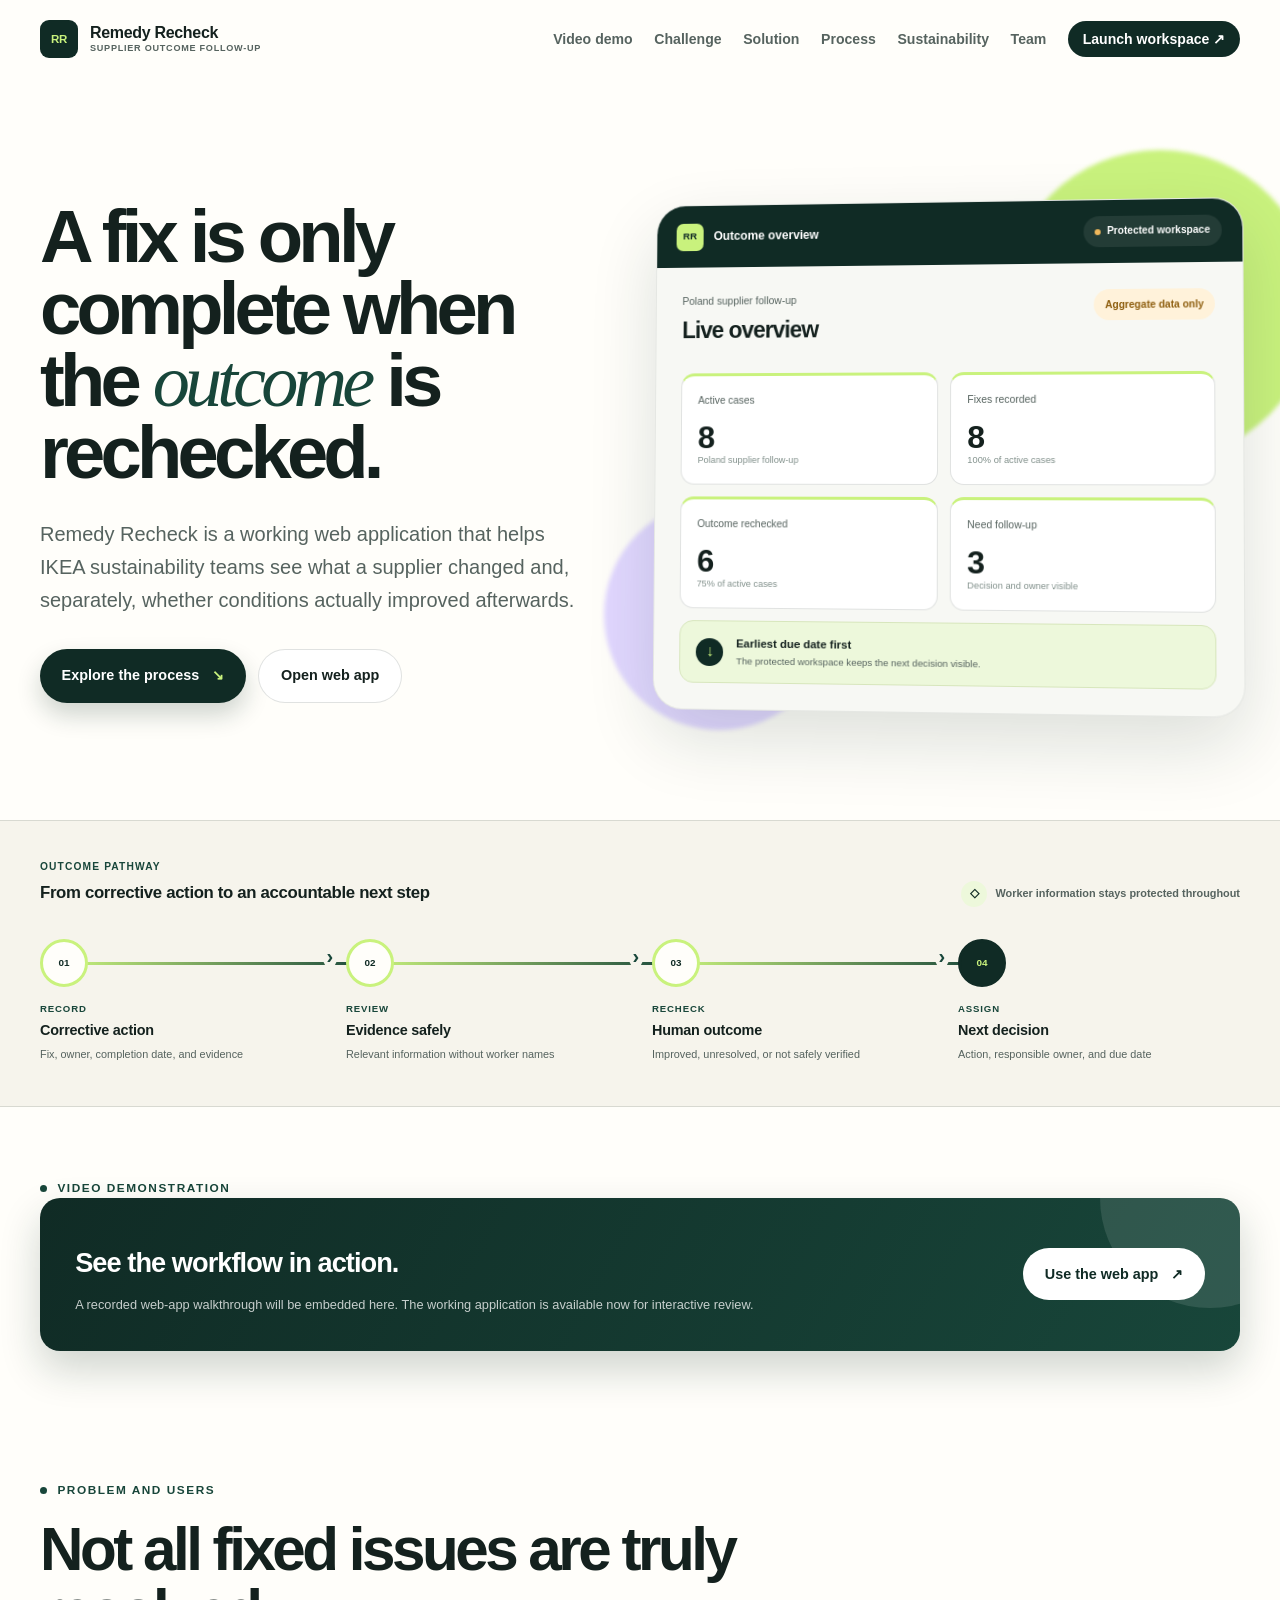
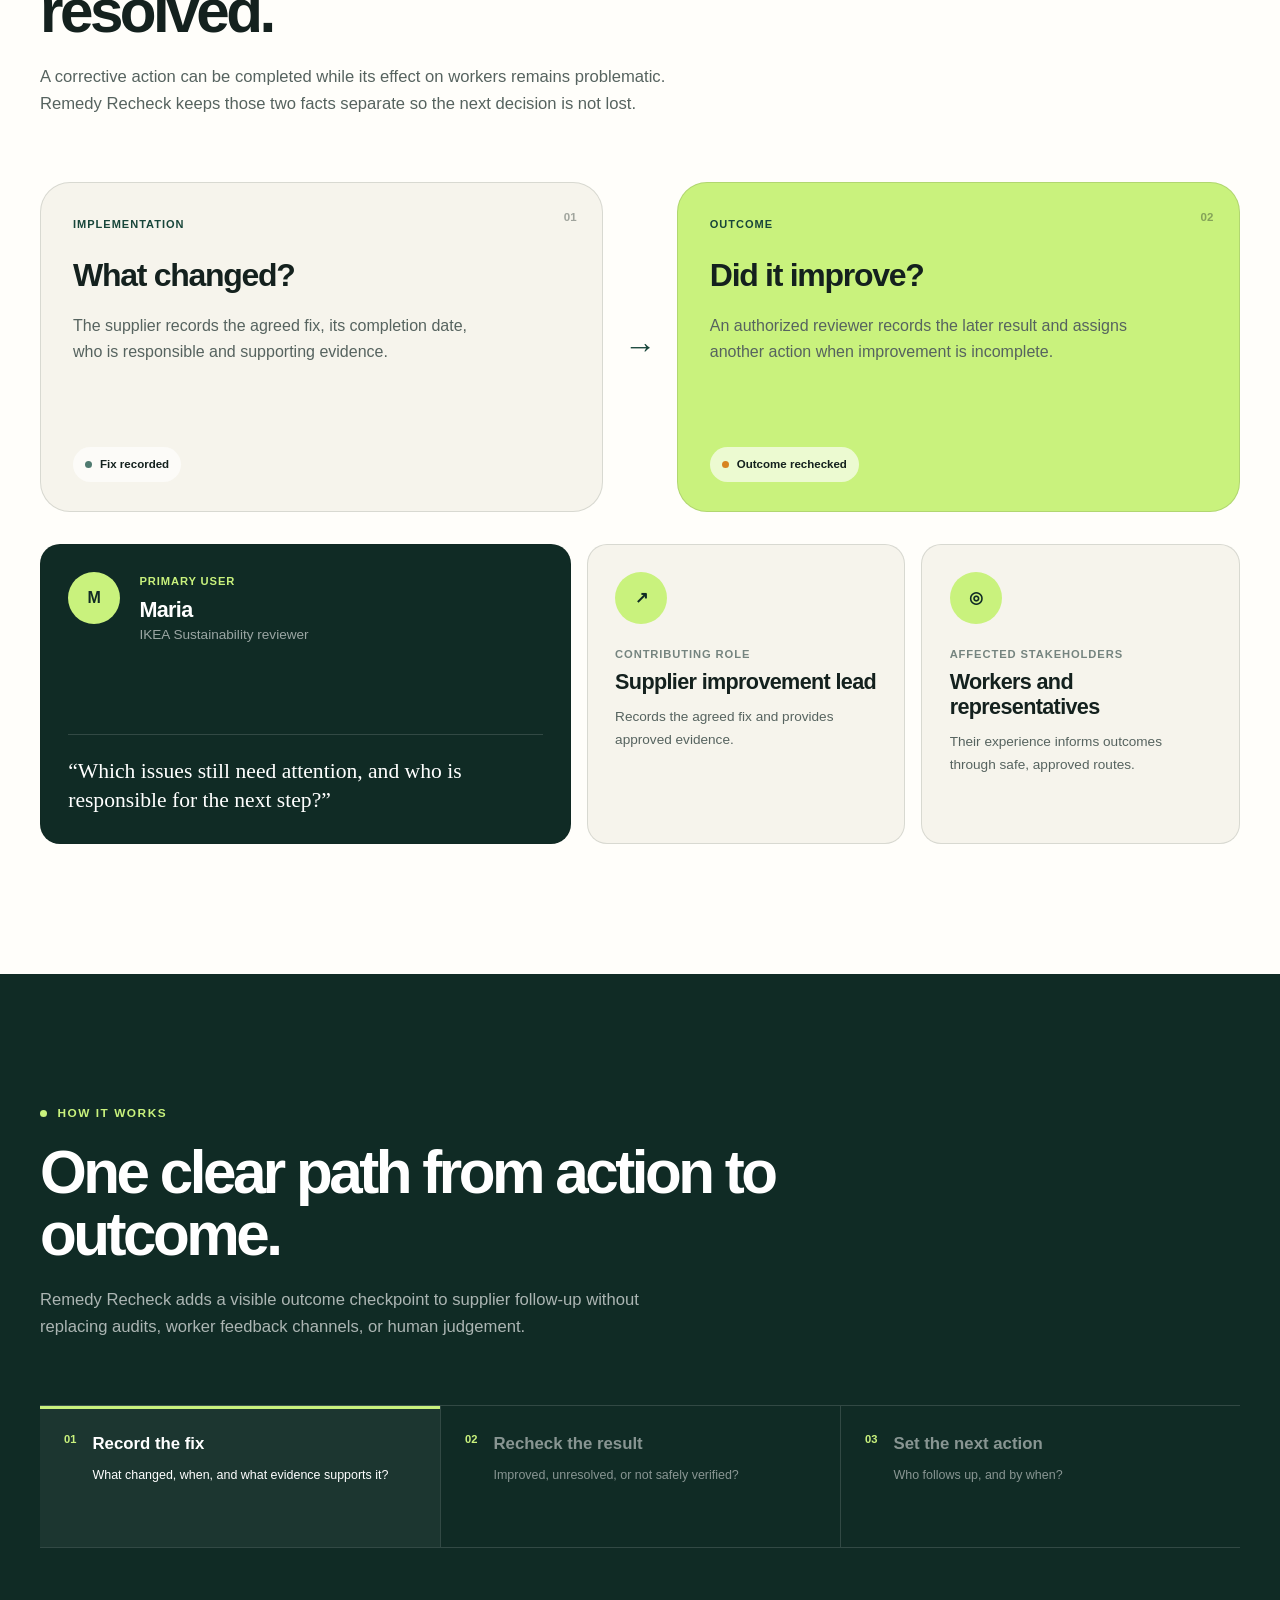
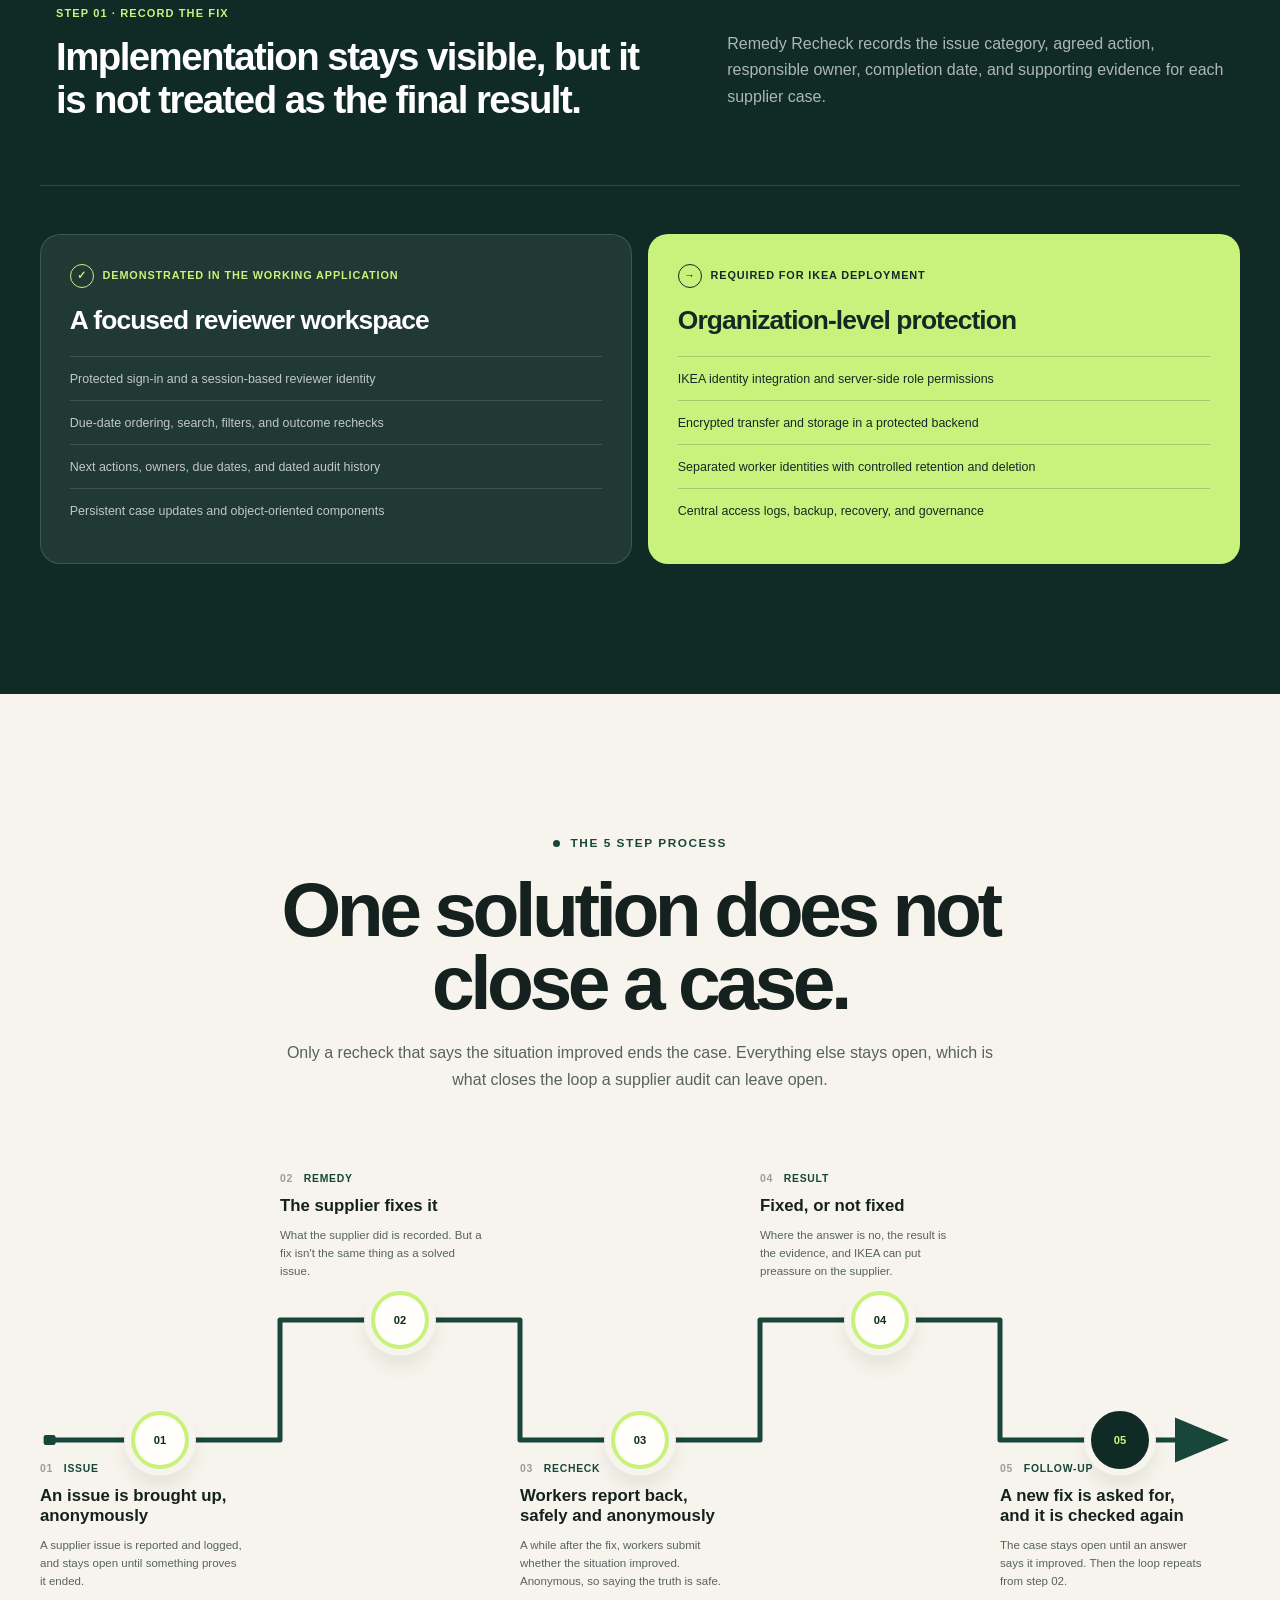
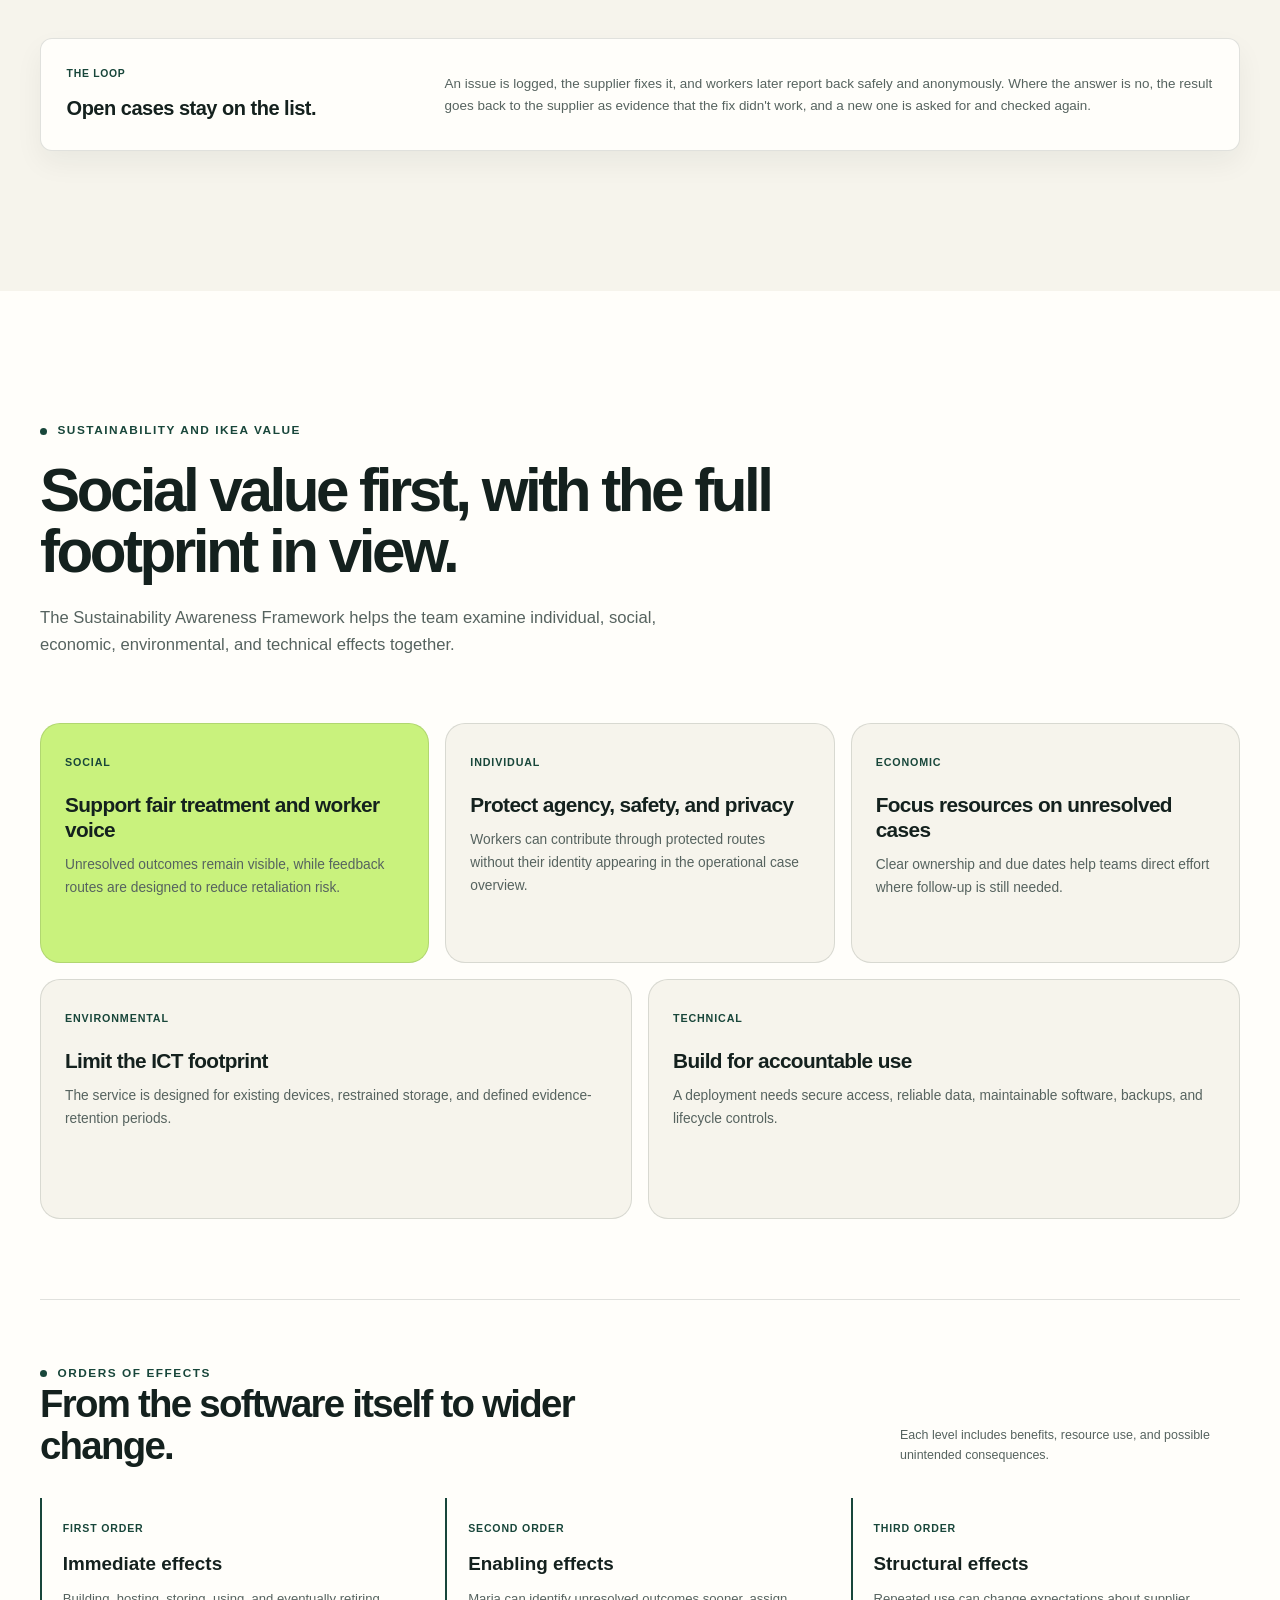
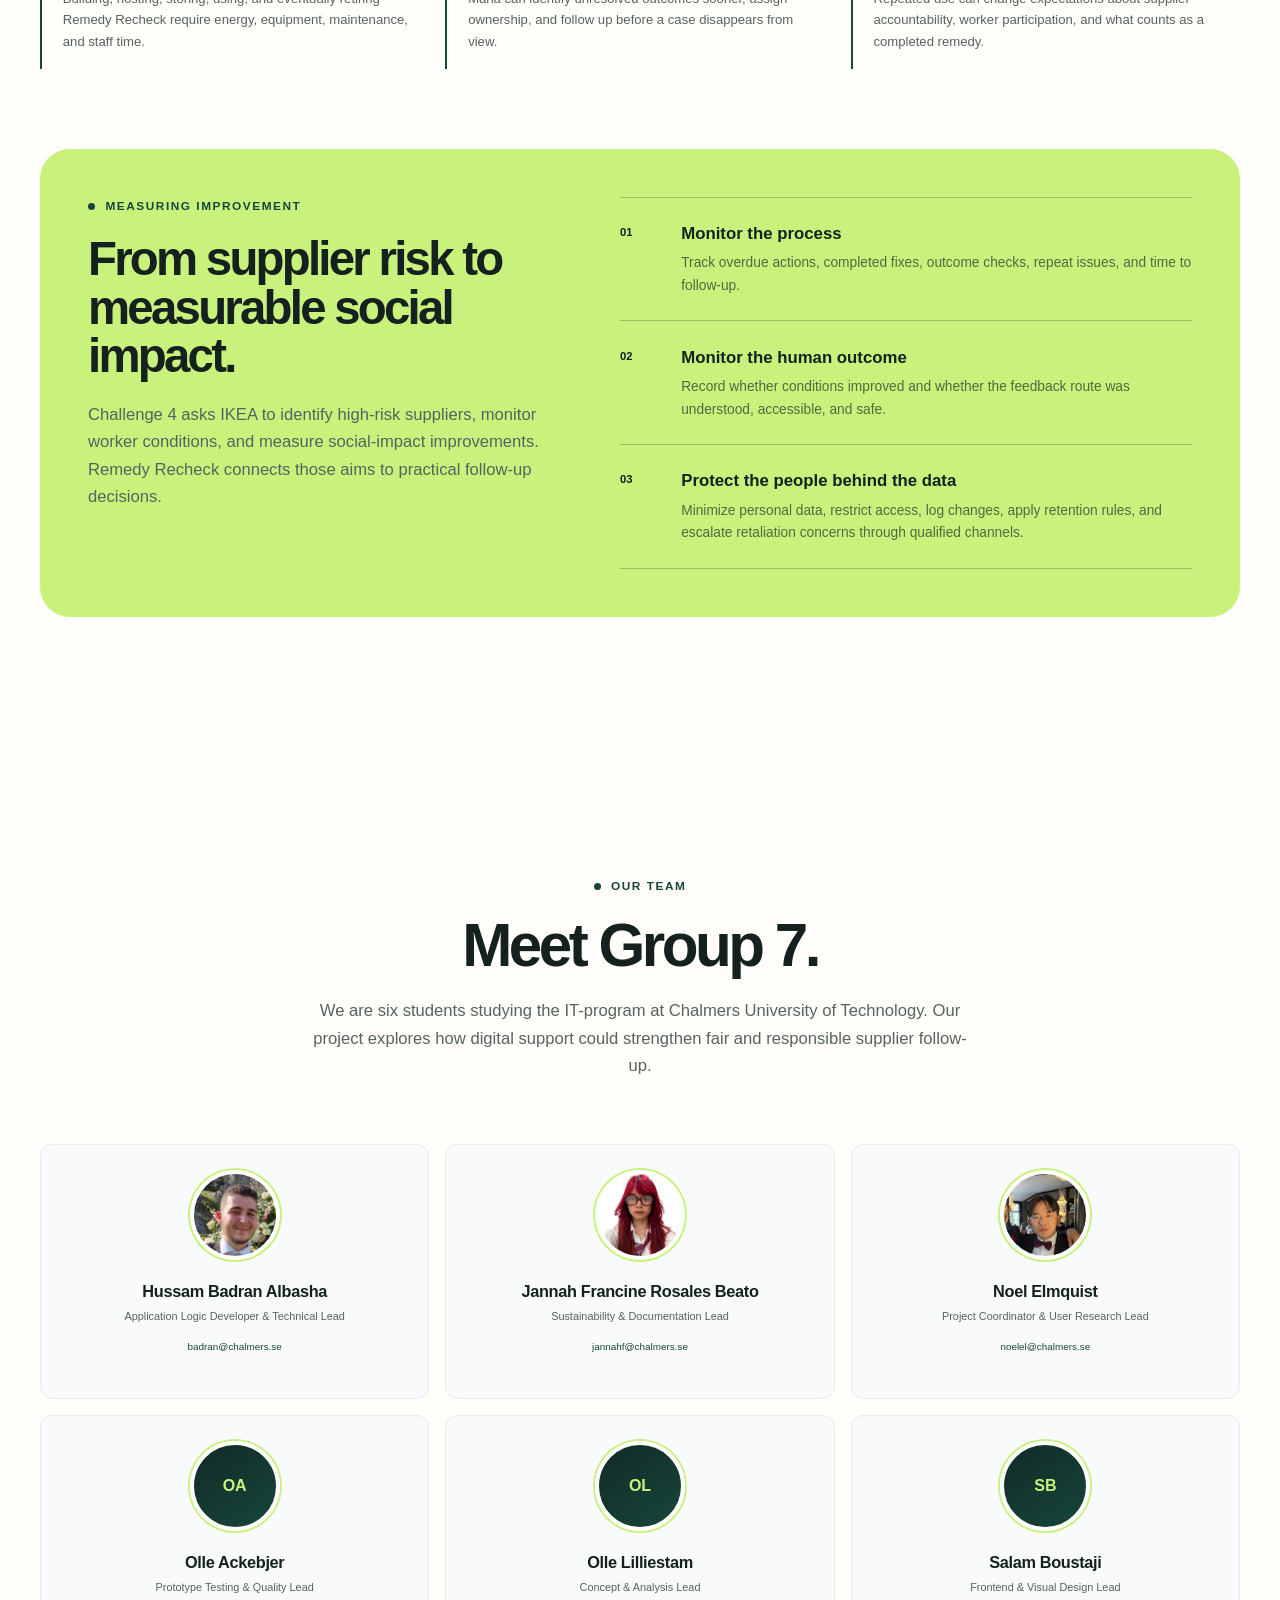
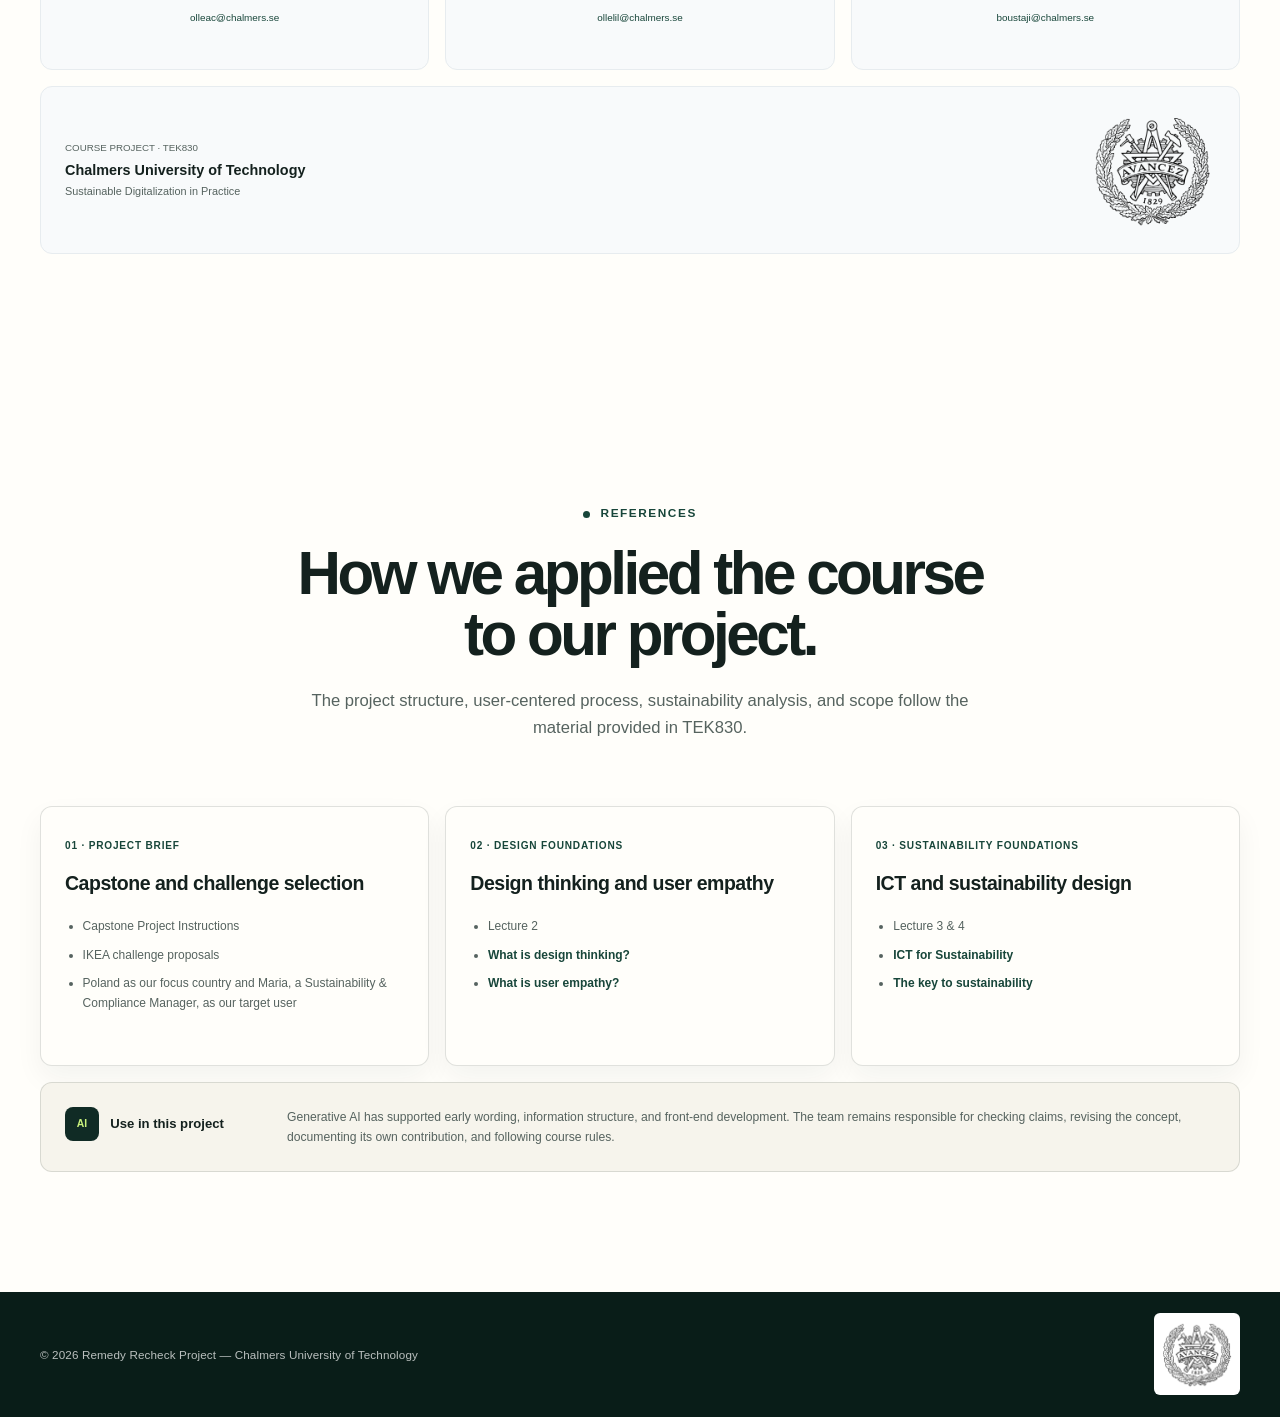
==== commit e4ba88fa: "Merge remote-tracking branch 'origin/website-olle2' into Fix-Hussam" ====
--- a/index.html
+++ b/index.html
@@ -198,9 +198,9 @@
         <section class="reflection-section process-feature" id="process">
             <div class="section-shell">
                 <div class="section-intro centered-intro reveal">
-                    <p class="eyebrow"><span></span> User-centered development</p>
-                    <h2>Research, prototype, test, and improve.</h2>
-                    <p>The design-thinking process is non-linear. New evidence can move the team back to an earlier stage whenever assumptions need to be reconsidered.</p>
+                    <p class="eyebrow"><span></span> the 5 step process</p>
+                    <h2>One solution does not close a case.</h2>
+                    <p>Only a recheck that says the situation improved ends the case. Everything else stays open, which is what closes the loop a supplier audit can leave open.</p>
                 </div>
 
                 <div class="process-route-wrap">
@@ -213,35 +213,34 @@
                         <path class="process-path" d="M 8 270 H 200 V 150 H 400 V 270 H 600 V 150 H 800 V 270 H 982" marker-end="url(#process-arrow)"></path>
                         <rect class="process-start" x="3" y="265" width="10" height="10" rx="2"></rect>
                     </svg>
-
-                    <ol class="process-route" aria-label="Remedy Recheck design-thinking process">
-                        <li class="process-step reveal">
-                            <div class="process-marker" aria-hidden="true"><span>01</span></div>
-                            <div class="process-note"><p><span>01</span> Empathize</p><h3>Understand people and context</h3><small>Study reviewer decisions, supplier responsibilities, and safe worker participation.</small></div>
-                        </li>
-                        <li class="process-step reveal">
-                            <div class="process-marker" aria-hidden="true"><span>02</span></div>
-                            <div class="process-note"><p><span>02</span> Define</p><h3>Separate fix from outcome</h3><small>Frame follow-up clarity as the core decision problem.</small></div>
-                        </li>
-                        <li class="process-step reveal">
-                            <div class="process-marker" aria-hidden="true"><span>03</span></div>
-                            <div class="process-note"><p><span>03</span> Ideate</p><h3>Compare possible responses</h3><small>Choose the smallest useful feature without replacing existing channels.</small></div>
-                        </li>
-                        <li class="process-step reveal">
-                            <div class="process-marker" aria-hidden="true"><span>04</span></div>
-                            <div class="process-note"><p><span>04</span> Prototype</p><h3>Make the recheck tangible</h3><small>Connect the action, evidence, outcome, owner, and next due date.</small></div>
-                        </li>
-                        <li class="process-step reveal">
-                            <div class="process-marker" aria-hidden="true"><span>05</span></div>
-                            <div class="process-note"><p><span>05</span> Test</p><h3>Observe and revise</h3><small>Check understanding, usefulness, privacy, and unintended effects.</small></div>
-                        </li>
-                    </ol>
+                        <ol class="process-route" aria-label="Remedy Recheck process">
+                            <li class="process-step reveal">
+                                <div class="process-marker" aria-hidden="true"><span>01</span></div>
+                                <div class="process-note"><p><span>01</span> Issue</p><h3>An issue is brought up, anonymously</h3><small>A supplier issue is reported and logged, and stays open until something proves it ended.</small></div>
+                            </li>
+                            <li class="process-step reveal">
+                                <div class="process-marker" aria-hidden="true"><span>02</span></div> 
+                                <div class="process-note"><p><span>02</span> Remedy</p><h3>The supplier fixes it</h3><small>What the supplier did is recorded. But a fix isn't the same thing as a solved issue.</small></div>
+                            </li>
+                            <li class="process-step reveal">
+                                <div class="process-marker" aria-hidden="true"><span>03</span></div>
+                                <div class="process-note"><p><span>03</span> Recheck</p><h3>Workers report back, safely and anonymously</h3><small>A while after the fix, workers submit whether the situation improved. Anonymous, so saying the truth is safe.</small></div>
+                            </li>
+                            <li class="process-step reveal">
+                                <div class="process-marker" aria-hidden="true"><span>04</span></div>
+                                <div class="process-note"><p><span>04</span> Result</p><h3>Fixed, or not fixed</h3><small>Where the answer is no, the result is the evidence, and IKEA can put preassure on the supplier.</small></div>
+                            </li>
+                            <li class="process-step reveal">
+                                <div class="process-marker" aria-hidden="true"><span>05</span></div>
+                                <div class="process-note"><p><span>05</span> Follow-up</p><h3>A new fix is asked for, and it is checked again</h3><small>The case stays open until an answer says it improved. Then the loop repeats from step 02.</small></div>
+                            </li>
+                        </ol>
                 </div>
 
                 <article class="validation-card validation-card-compact reveal">
-                    <p>Research and feedback</p>
-                    <h3>Each test must inform a decision.</h3>
-                    <p>The team records whose experience was studied, what assumption was tested, what was observed, and whether the result means continue, revise, investigate further, or stop.</p>
+                    <p>the loop</p>   
+                    <h3>Open cases stay on the list.</h3>
+                    <p>An issue is logged, the supplier fixes it, and workers later report back safely and anonymously. Where the answer is no, the result goes back to the supplier as evidence that the fix didn't work, and a new one is asked for and checked again.</p>     
                 </article>
             </div>
         </section>
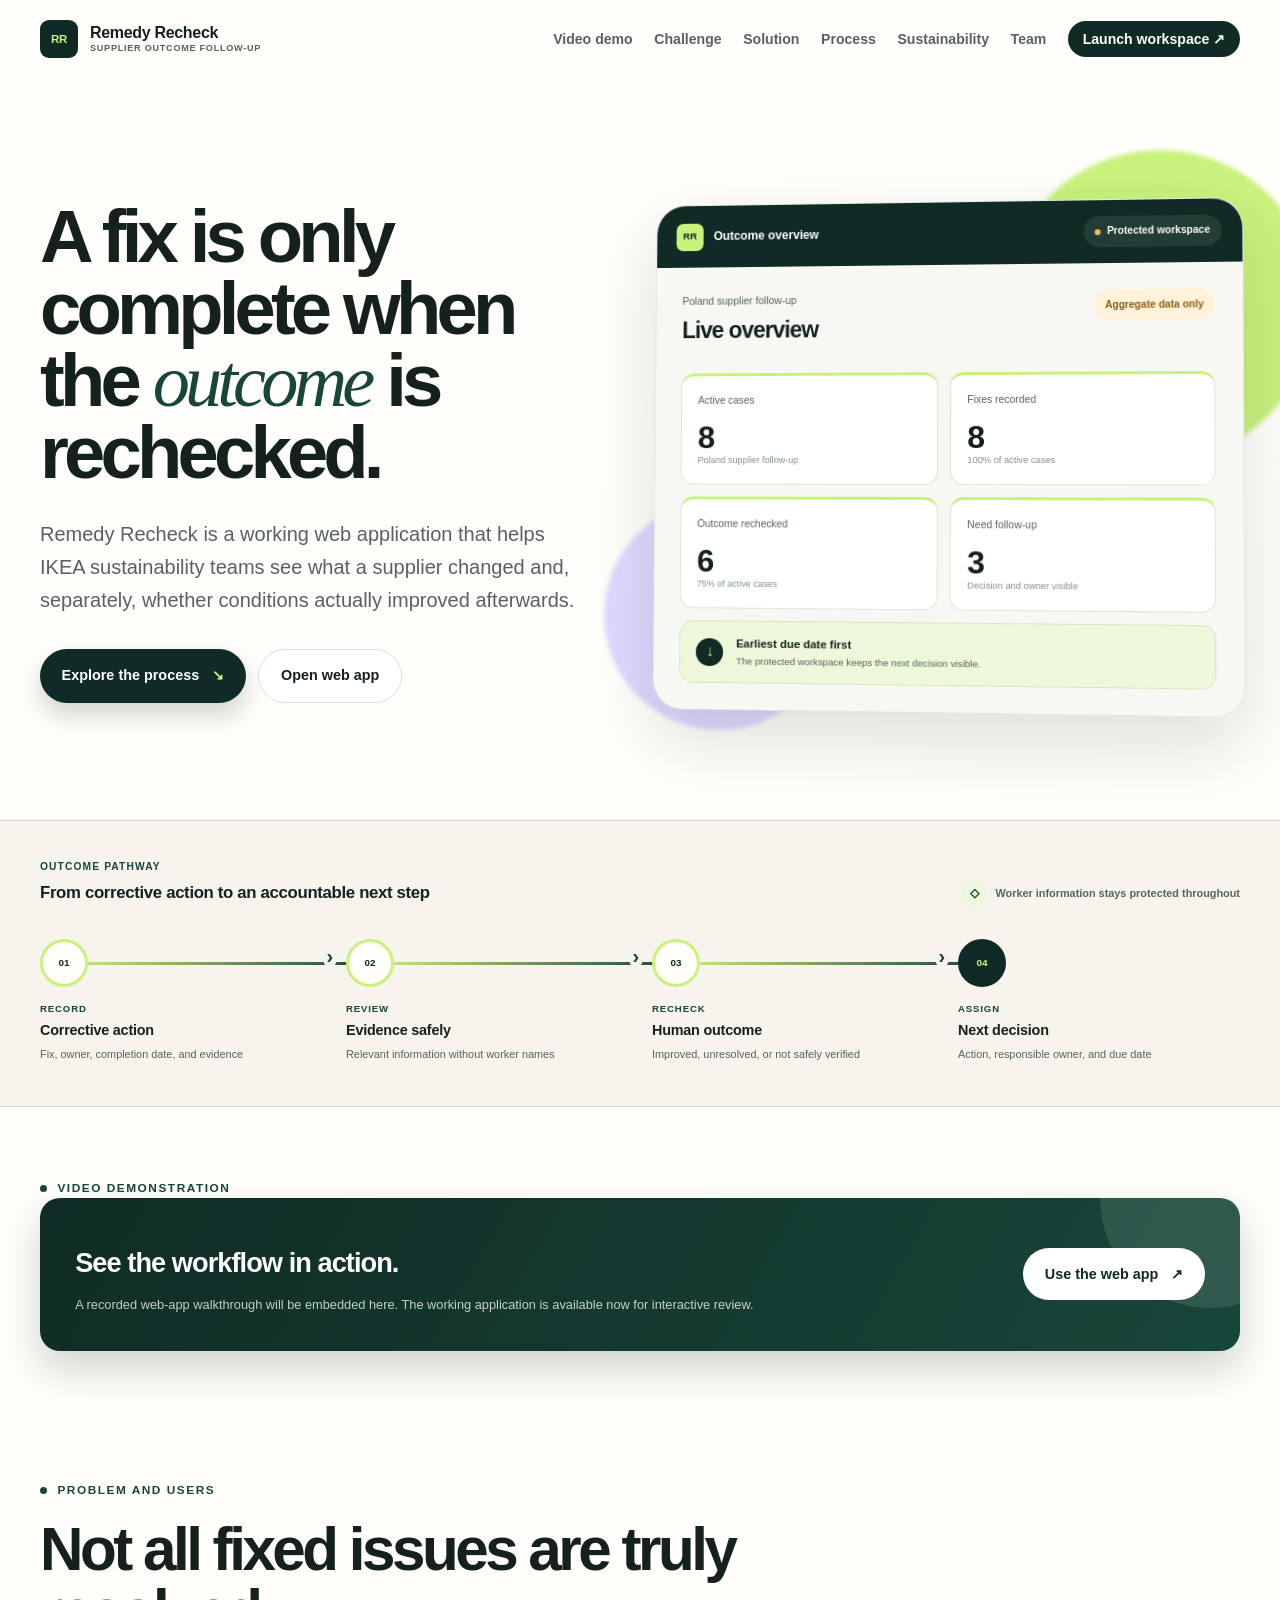
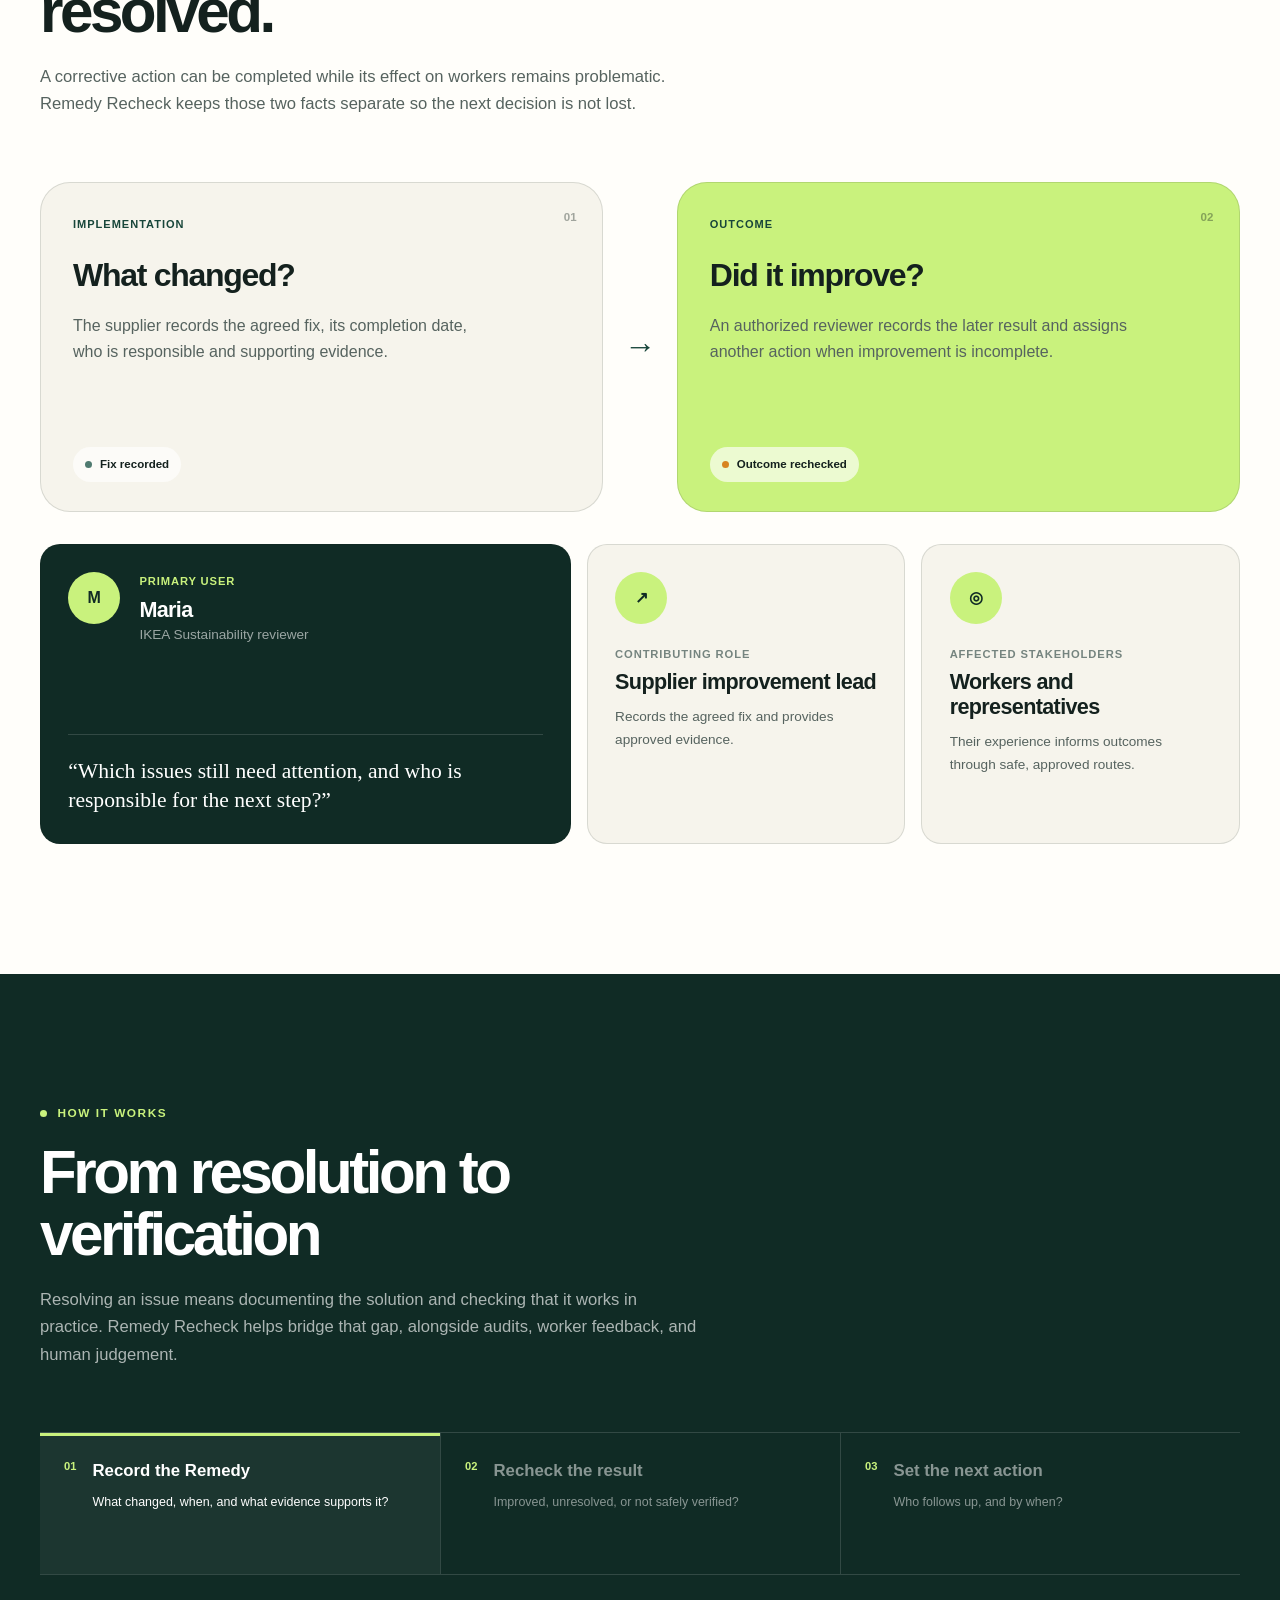
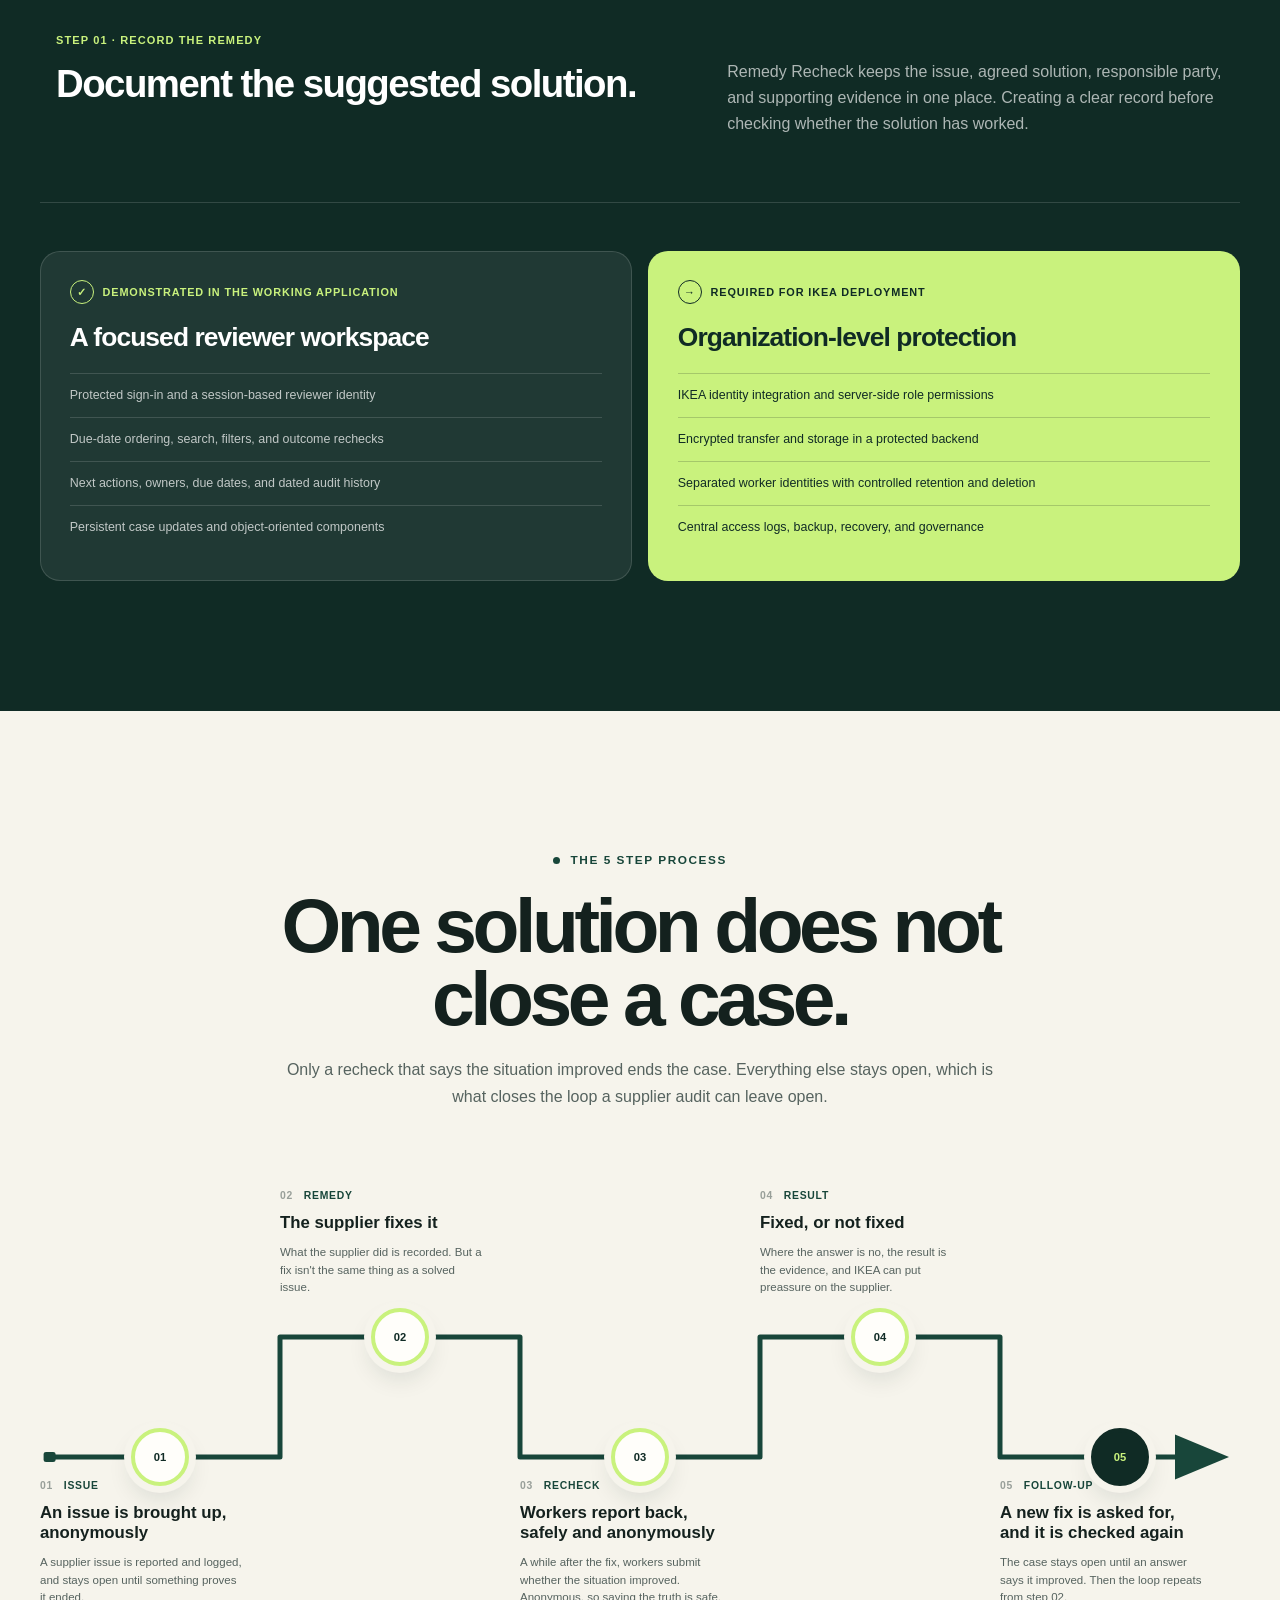
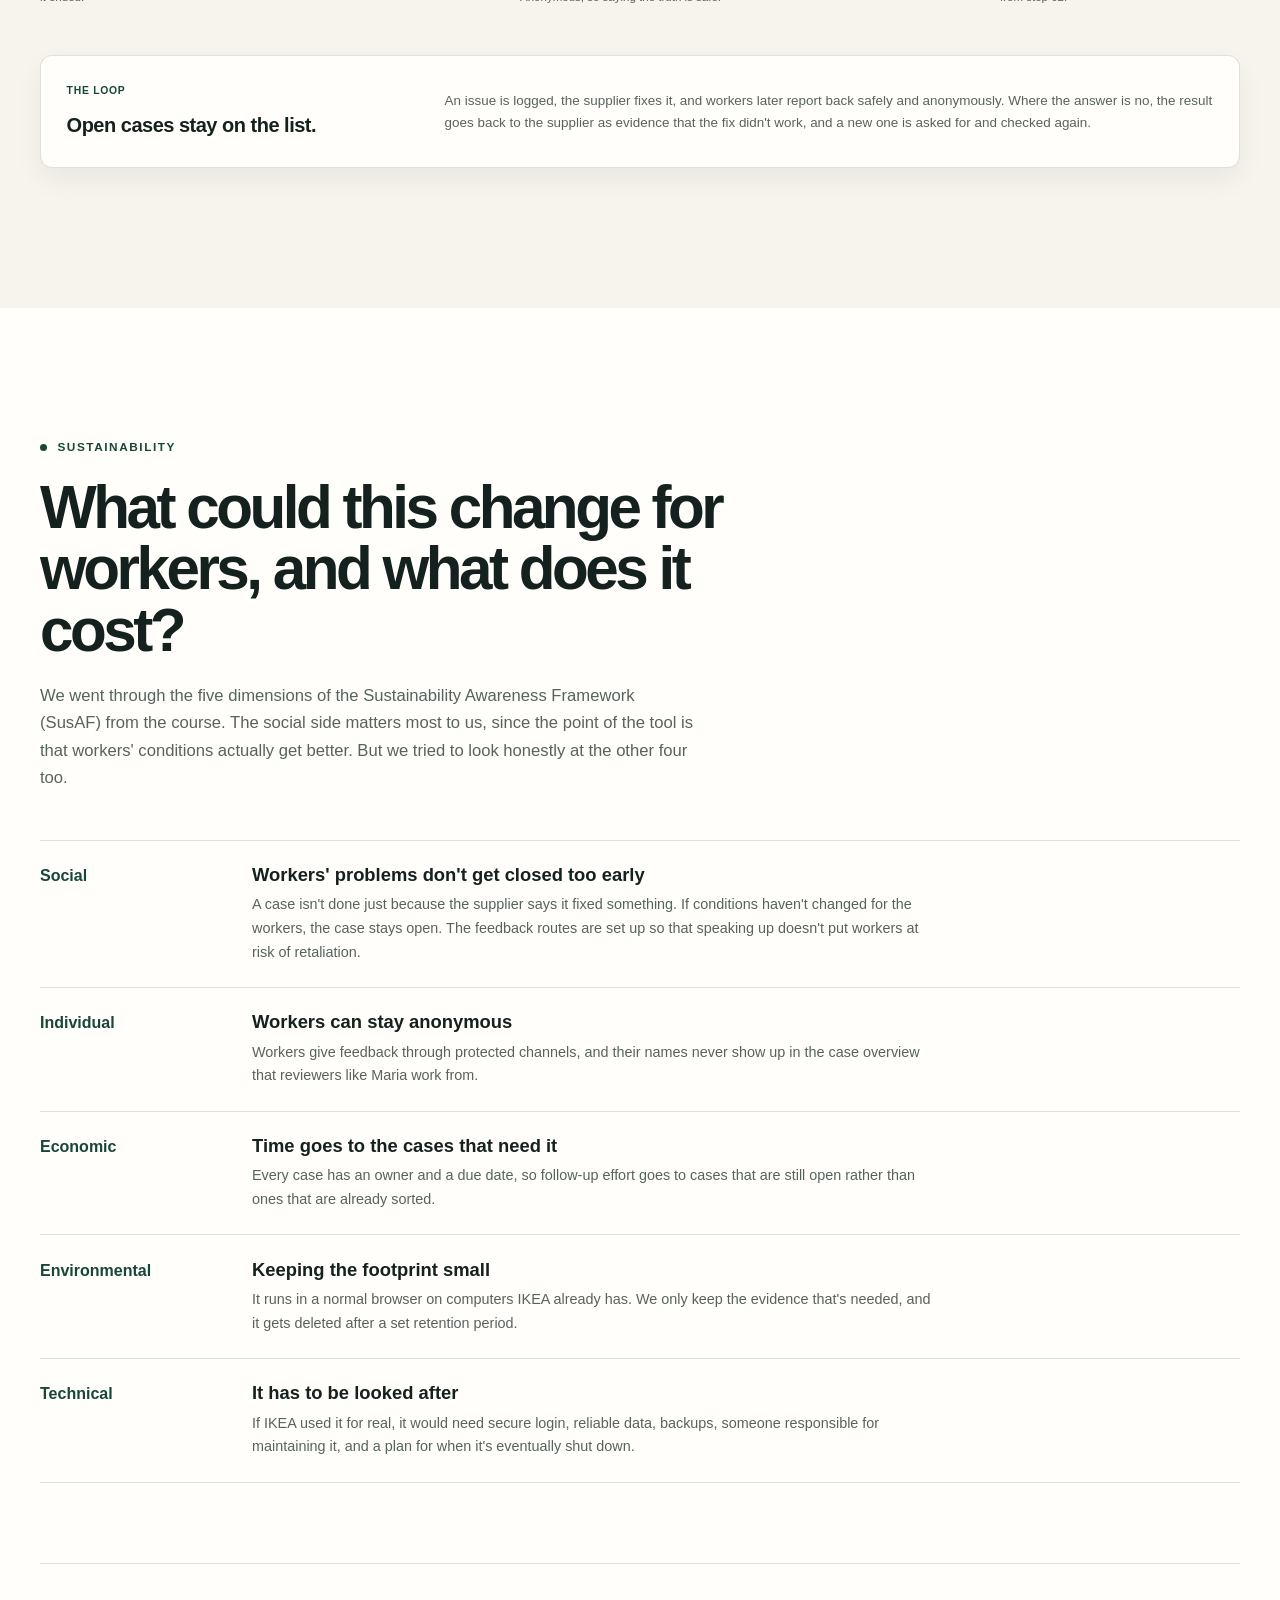
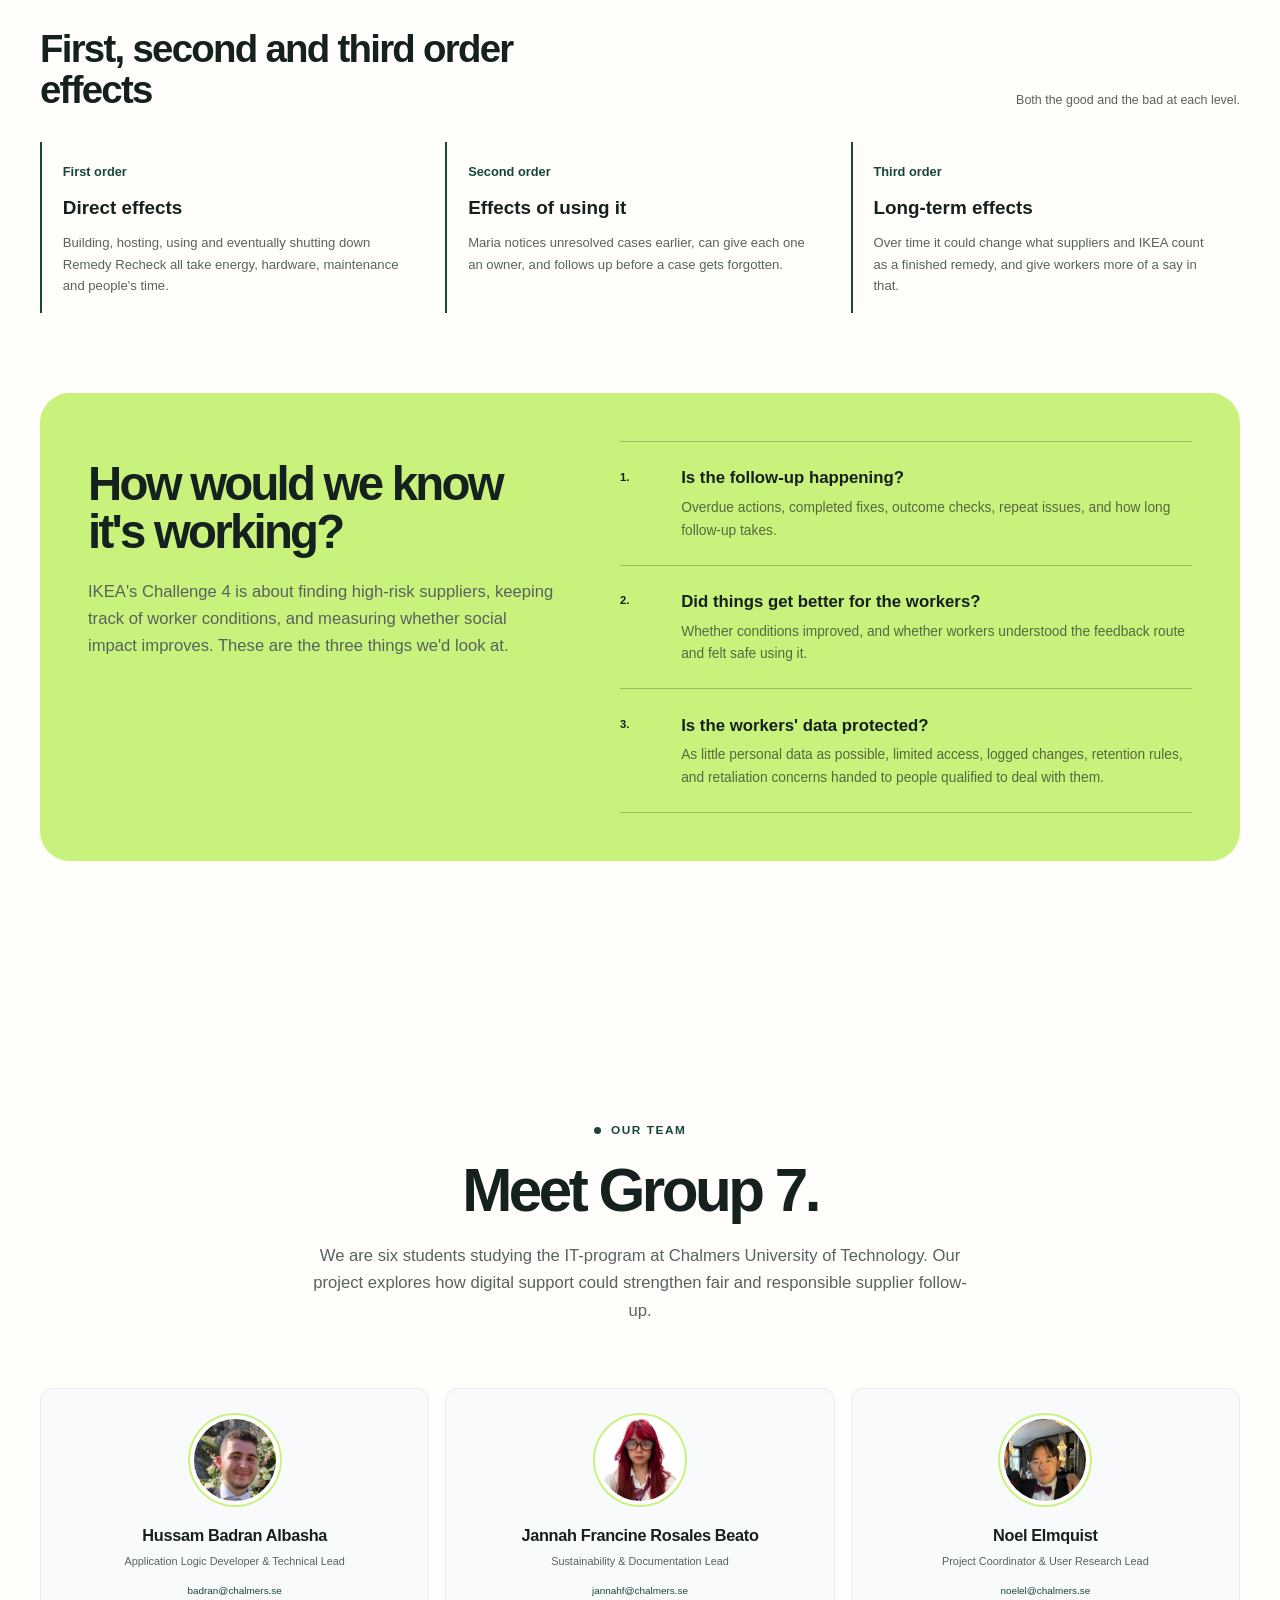
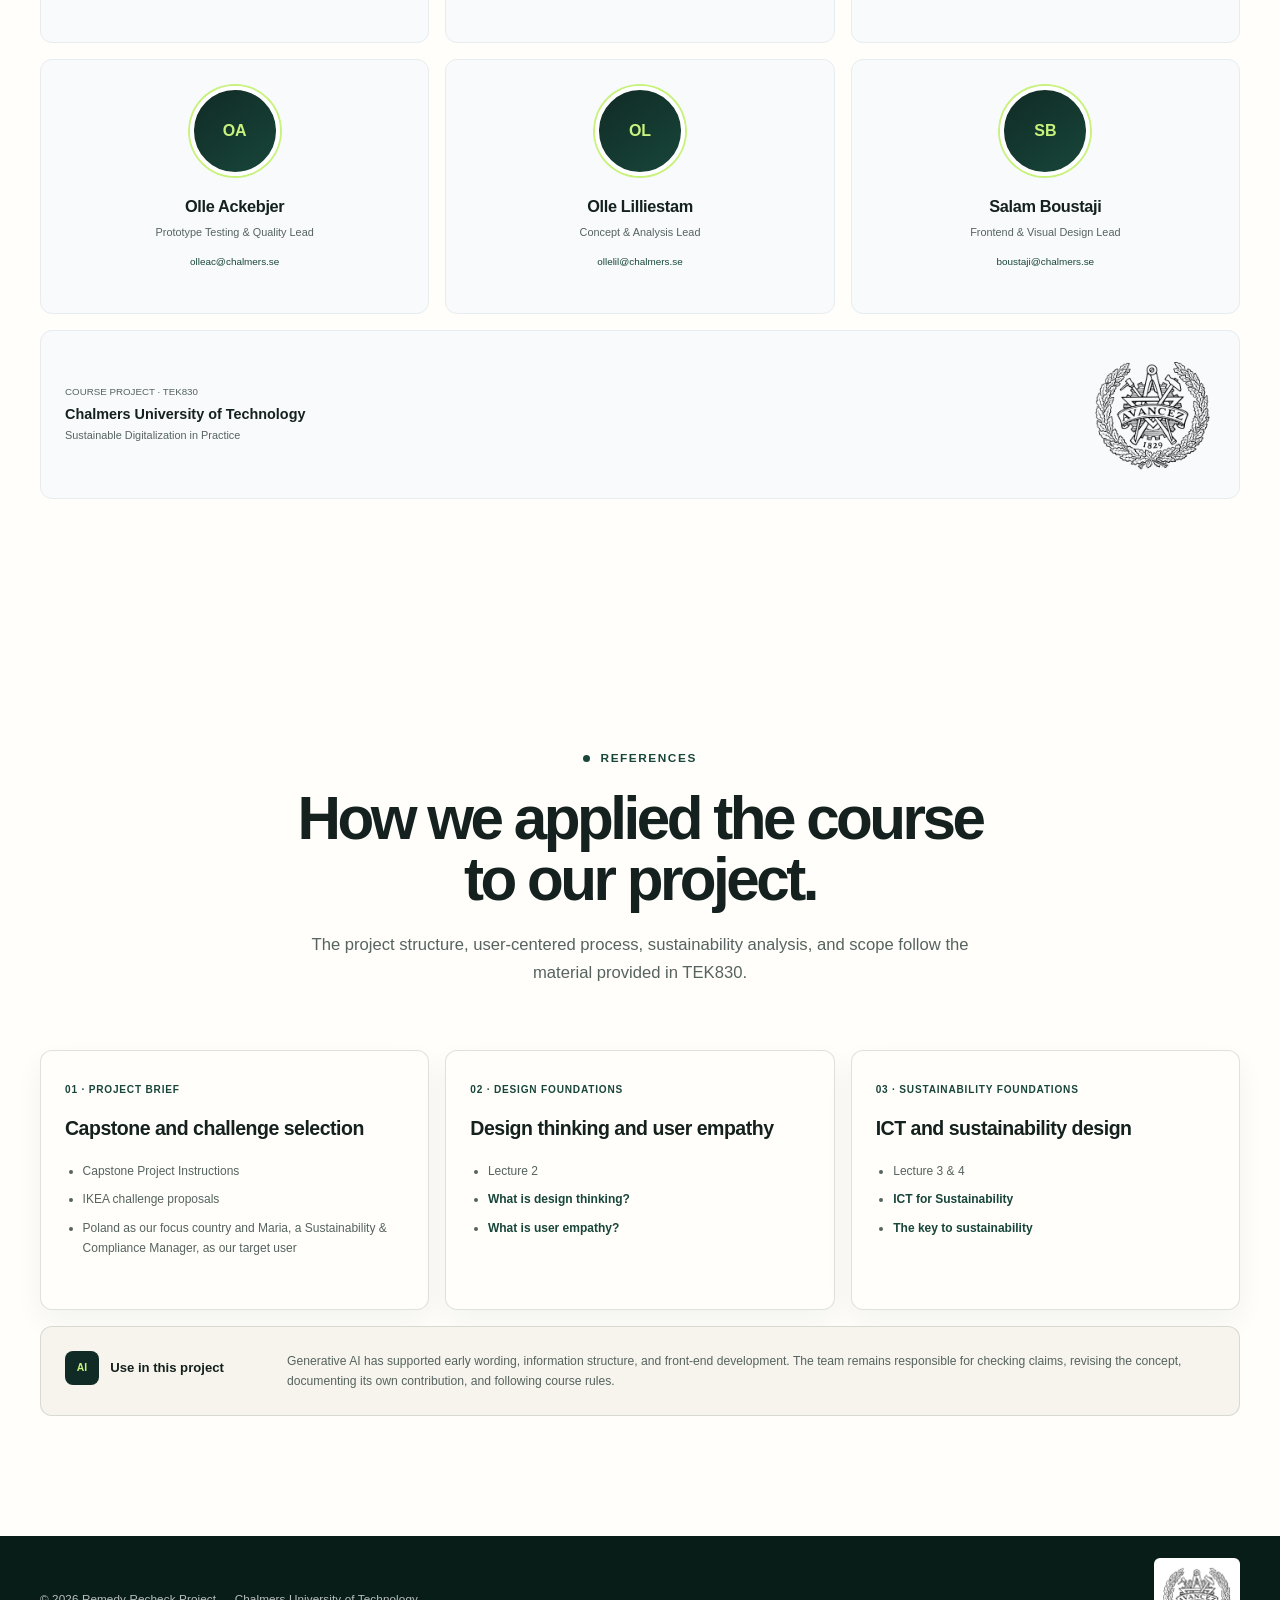
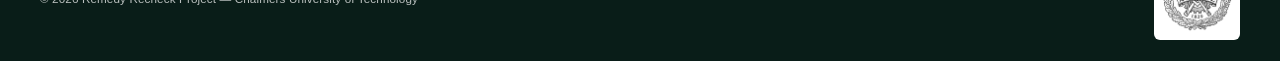
==== commit dbb2179e: "Rewrite sustainability section in plainer language and simplify its layout" ====
--- a/index.html
+++ b/index.html
@@ -151,12 +151,12 @@
             <div class="section-shell">
                 <div class="section-intro light-intro reveal">
                     <p class="eyebrow"><span></span> How it works</p>
-                    <h2>One clear path from action to outcome.</h2>
-                    <p>Remedy Recheck adds a visible outcome checkpoint to supplier follow-up without replacing audits, worker feedback channels, or human judgement.</p>
+                    <h2>From resolution to verification</h2>
+                    <p>Resolving an issue means documenting the solution and checking that it works in practice. Remedy Recheck helps bridge that gap, alongside audits, worker feedback, and human judgement.</p>
                 </div>
                 <div class="workflow" data-workflow>
                     <button class="workflow-step is-active" type="button" data-workflow-step="record" aria-pressed="true">
-                        <span class="step-index">01</span><span class="step-copy"><strong>Record the fix</strong><small>What changed, when, and what evidence supports it?</small></span>
+                        <span class="step-index">01</span><span class="step-copy"><strong>Record the Remedy</strong><small>What changed, when, and what evidence supports it?</small></span>
                     </button>
                     <button class="workflow-step" type="button" data-workflow-step="recheck" aria-pressed="false">
                         <span class="step-index">02</span><span class="step-copy"><strong>Recheck the result</strong><small>Improved, unresolved, or not safely verified?</small></span>
@@ -166,8 +166,8 @@
                     </button>
                 </div>
                 <div class="workflow-detail reveal" data-workflow-detail>
-                    <div><p class="detail-label">Step 01 · Record the fix</p><h3>Implementation stays visible, but it is not treated as the final result.</h3></div>
-                    <p>Remedy Recheck records the issue category, agreed action, responsible owner, completion date, and supporting evidence for each supplier case.</p>
+                    <div><p class="detail-label">Step 01 · Record the Remedy</p><h3>Document the suggested solution.</h3></div>
+                    <p>Remedy Recheck keeps the issue, agreed solution, responsible party, and supporting evidence in one place. Creating a clear record before checking whether the solution has worked. </p>
                 </div>
 
                 <div class="accuracy-grid" aria-label="Current application and deployment requirements">
@@ -247,33 +247,33 @@
 
         <section class="content-section section-shell" id="sustainability">
             <div class="section-intro reveal">
-                <p class="eyebrow"><span></span> Sustainability and IKEA value</p>
-                <h2>Social value first, with the full footprint in view.</h2>
-                <p>The Sustainability Awareness Framework helps the team examine individual, social, economic, environmental, and technical effects together.</p>
+                <p class="eyebrow"><span></span> Sustainability</p>
+                <h2>What could this change for workers, and what does it cost?</h2>
+                <p>We went through the five dimensions of the Sustainability Awareness Framework (SusAF) from the course. The social side matters most to us, since the point of the tool is that workers' conditions actually get better. But we tried to look honestly at the other four too.</p>
             </div>
             <div class="dimension-grid">
-                <article class="dimension-card featured-dimension reveal"><span>Social</span><h3>Support fair treatment and worker voice</h3><p>Unresolved outcomes remain visible, while feedback routes are designed to reduce retaliation risk.</p></article>
-                <article class="dimension-card reveal"><span>Individual</span><h3>Protect agency, safety, and privacy</h3><p>Workers can contribute through protected routes without their identity appearing in the operational case overview.</p></article>
-                <article class="dimension-card reveal"><span>Economic</span><h3>Focus resources on unresolved cases</h3><p>Clear ownership and due dates help teams direct effort where follow-up is still needed.</p></article>
-                <article class="dimension-card reveal"><span>Environmental</span><h3>Limit the ICT footprint</h3><p>The service is designed for existing devices, restrained storage, and defined evidence-retention periods.</p></article>
-                <article class="dimension-card reveal"><span>Technical</span><h3>Build for accountable use</h3><p>A deployment needs secure access, reliable data, maintainable software, backups, and lifecycle controls.</p></article>
+                <article class="dimension-card reveal"><span>Social</span><h3>Workers' problems don't get closed too early</h3><p>A case isn't done just because the supplier says it fixed something. If conditions haven't changed for the workers, the case stays open. The feedback routes are set up so that speaking up doesn't put workers at risk of retaliation.</p></article>
+                <article class="dimension-card reveal"><span>Individual</span><h3>Workers can stay anonymous</h3><p>Workers give feedback through protected channels, and their names never show up in the case overview that reviewers like Maria work from.</p></article>
+                <article class="dimension-card reveal"><span>Economic</span><h3>Time goes to the cases that need it</h3><p>Every case has an owner and a due date, so follow-up effort goes to cases that are still open rather than ones that are already sorted.</p></article>
+                <article class="dimension-card reveal"><span>Environmental</span><h3>Keeping the footprint small</h3><p>It runs in a normal browser on computers IKEA already has. We only keep the evidence that's needed, and it gets deleted after a set retention period.</p></article>
+                <article class="dimension-card reveal"><span>Technical</span><h3>It has to be looked after</h3><p>If IKEA used it for real, it would need secure login, reliable data, backups, someone responsible for maintaining it, and a plan for when it's eventually shut down.</p></article>
             </div>
 
             <div class="effects-block">
-                <div class="effects-heading reveal"><div><p class="eyebrow"><span></span> Orders of effects</p><h3>From the software itself to wider change.</h3></div><p>Each level includes benefits, resource use, and possible unintended consequences.</p></div>
+                <div class="effects-heading reveal"><div><h3>First, second and third order effects</h3></div><p>Both the good and the bad at each level.</p></div>
                 <div class="effects-grid">
-                    <article class="effect-card reveal"><span>First order</span><h4>Immediate effects</h4><p>Building, hosting, storing, using, and eventually retiring Remedy Recheck require energy, equipment, maintenance, and staff time.</p></article>
-                    <article class="effect-card reveal"><span>Second order</span><h4>Enabling effects</h4><p>Maria can identify unresolved outcomes sooner, assign ownership, and follow up before a case disappears from view.</p></article>
-                    <article class="effect-card reveal"><span>Third order</span><h4>Structural effects</h4><p>Repeated use can change expectations about supplier accountability, worker participation, and what counts as a completed remedy.</p></article>
+                    <article class="effect-card reveal"><span>First order</span><h4>Direct effects</h4><p>Building, hosting, using and eventually shutting down Remedy Recheck all take energy, hardware, maintenance and people's time.</p></article>
+                    <article class="effect-card reveal"><span>Second order</span><h4>Effects of using it</h4><p>Maria notices unresolved cases earlier, can give each one an owner, and follows up before a case gets forgotten.</p></article>
+                    <article class="effect-card reveal"><span>Third order</span><h4>Long-term effects</h4><p>Over time it could change what suppliers and IKEA count as a finished remedy, and give workers more of a say in that.</p></article>
                 </div>
             </div>
 
             <div class="ikea-impact-grid">
-                <div class="section-intro reveal"><p class="eyebrow"><span></span> Measuring improvement</p><h2>From supplier risk to measurable social impact.</h2><p>Challenge 4 asks IKEA to identify high-risk suppliers, monitor worker conditions, and measure social-impact improvements. Remedy Recheck connects those aims to practical follow-up decisions.</p></div>
+                <div class="section-intro reveal"><h2>How would we know it's working?</h2><p>IKEA's Challenge 4 is about finding high-risk suppliers, keeping track of worker conditions, and measuring whether social impact improves. These are the three things we'd look at.</p></div>
                 <ol class="needs-list reveal">
-                    <li><span>01</span><div><strong>Monitor the process</strong><p>Track overdue actions, completed fixes, outcome checks, repeat issues, and time to follow-up.</p></div></li>
-                    <li><span>02</span><div><strong>Monitor the human outcome</strong><p>Record whether conditions improved and whether the feedback route was understood, accessible, and safe.</p></div></li>
-                    <li><span>03</span><div><strong>Protect the people behind the data</strong><p>Minimize personal data, restrict access, log changes, apply retention rules, and escalate retaliation concerns through qualified channels.</p></div></li>
+                    <li><span>1.</span><div><strong>Is the follow-up happening?</strong><p>Overdue actions, completed fixes, outcome checks, repeat issues, and how long follow-up takes.</p></div></li>
+                    <li><span>2.</span><div><strong>Did things get better for the workers?</strong><p>Whether conditions improved, and whether workers understood the feedback route and felt safe using it.</p></div></li>
+                    <li><span>3.</span><div><strong>Is the workers' data protected?</strong><p>As little personal data as possible, limited access, logged changes, retention rules, and retaliation concerns handed to people qualified to deal with them.</p></div></li>
                 </ol>
             </div>
         </section>
--- a/css/style.css
+++ b/css/style.css
@@ -971,49 +971,35 @@
 }
 
 .dimension-grid {
+  border-top: 1px solid var(--line);
+  margin-top: 3rem;
+}
+
+.dimension-card {
+  border-bottom: 1px solid var(--line);
+  column-gap: 2rem;
   display: grid;
-  gap: 1rem;
-  grid-template-columns: repeat(6, 1fr);
-  margin-top: 4rem;
-}
-
-.dimension-card {
-  background: var(--cream);
-  border: 1px solid var(--line);
-  border-radius: var(--radius-md);
-  grid-column: span 2;
-  min-height: 240px;
-  padding: 1.5rem;
-}
-
-.dimension-card:nth-child(4),
-.dimension-card:nth-child(5) {
-  grid-column: span 3;
+  grid-template-columns: 180px 1fr;
+  padding: 1.4rem 0;
 }
 
 .dimension-card > span {
   color: var(--forest-2);
-  font-size: 0.67rem;
-  font-weight: 800;
-  letter-spacing: 0.08em;
-  text-transform: uppercase;
+  font-size: 1rem;
+  font-weight: 700;
+  grid-row: 1 / span 2;
 }
 
 .dimension-card h3 {
-  font-size: 1.3rem;
-  letter-spacing: -0.03em;
-  line-height: 1.2;
-  margin-top: 1.2rem;
+  font-size: 1.15rem;
+  line-height: 1.3;
 }
 
 .dimension-card p {
   color: var(--ink-soft);
-  font-size: 0.86rem;
-  margin-top: 0.7rem;
-}
-
-.featured-dimension {
-  background: var(--mint);
+  font-size: 0.9rem;
+  margin-top: 0.4rem;
+  max-width: 680px;
 }
 
 .effects-block {
@@ -1050,10 +1036,8 @@
 
 .effect-card > span {
   color: var(--forest-2);
-  font-size: 0.66rem;
-  font-weight: 800;
-  letter-spacing: 0.08em;
-  text-transform: uppercase;
+  font-size: 0.8rem;
+  font-weight: 700;
 }
 
 .effect-card h4 {
@@ -1626,14 +1610,13 @@
     grid-column: auto;
   }
 
-  .dimension-grid {
+  .dimension-card {
     grid-template-columns: 1fr;
   }
 
-  .dimension-card,
-  .dimension-card:nth-child(4),
-  .dimension-card:nth-child(5) {
-    grid-column: auto;
+  .dimension-card > span {
+    grid-row: auto;
+    margin-bottom: 0.3rem;
   }
 
   .team-grid {
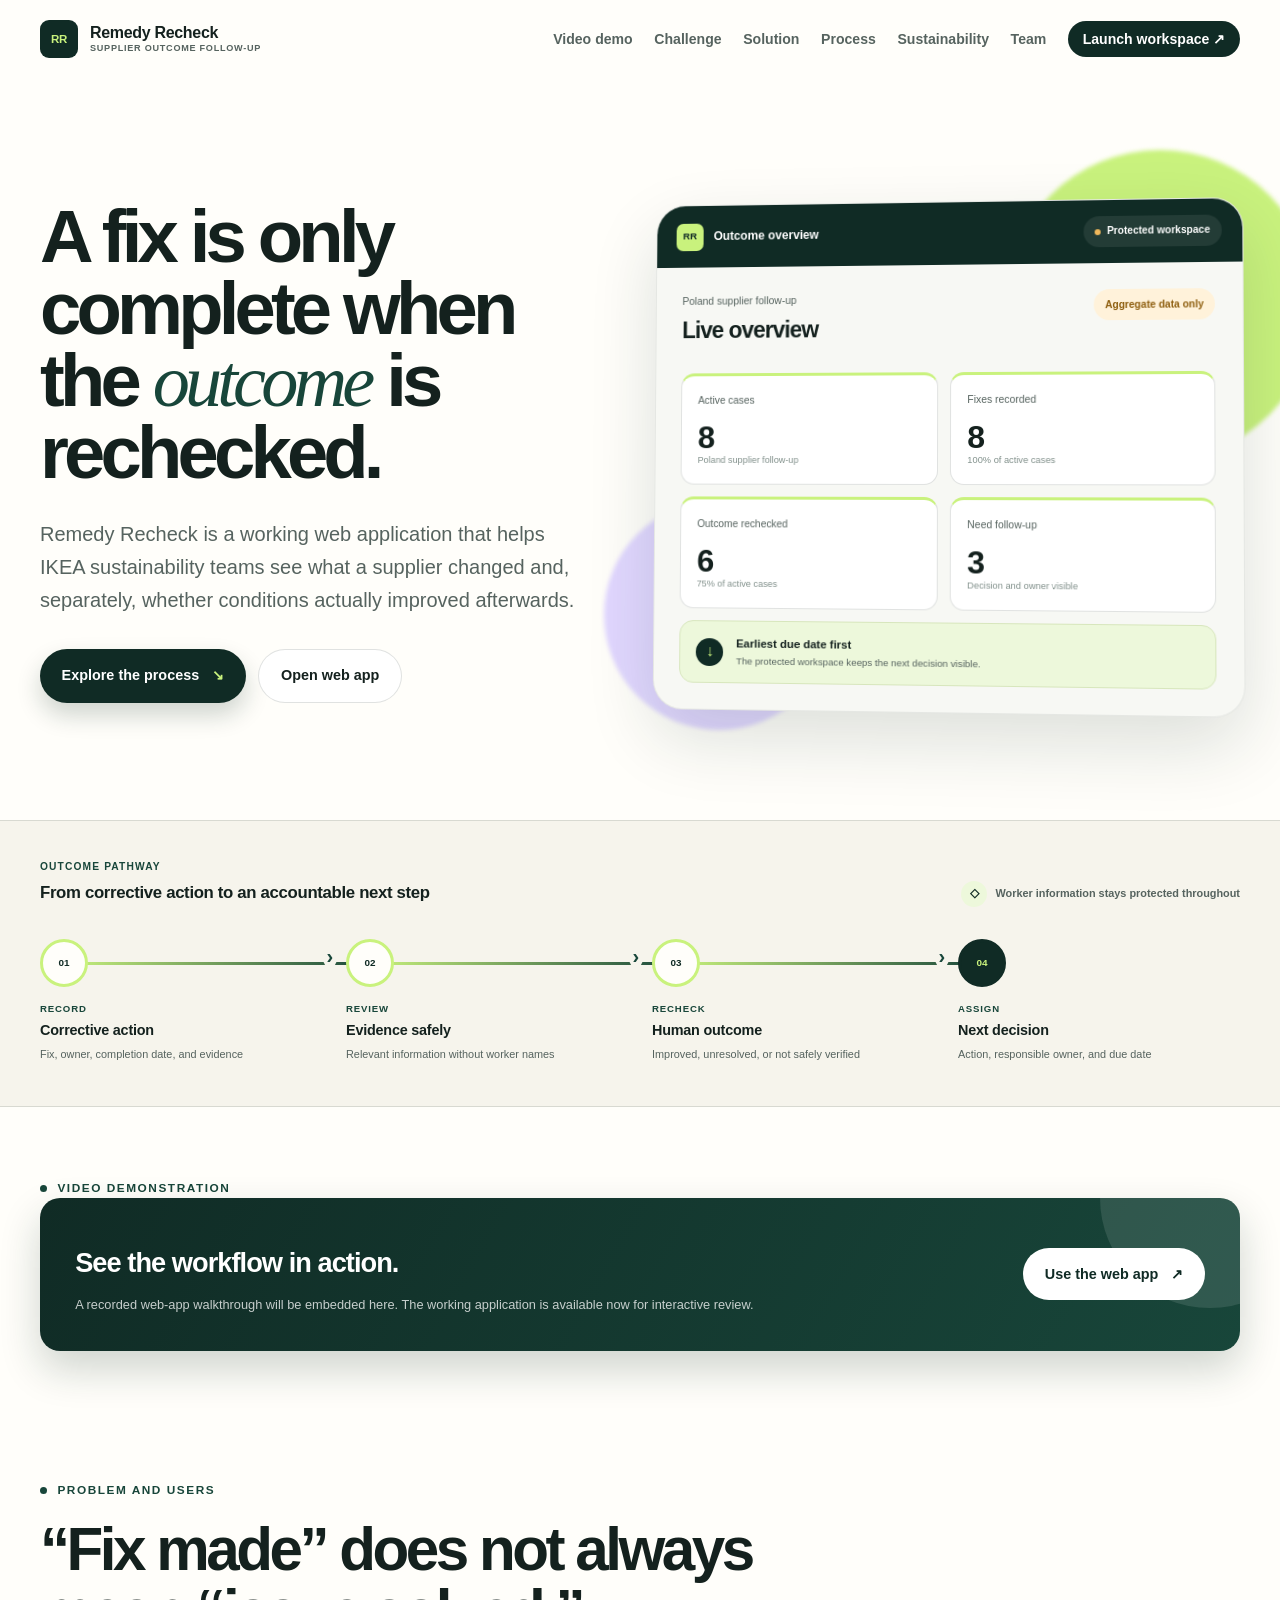
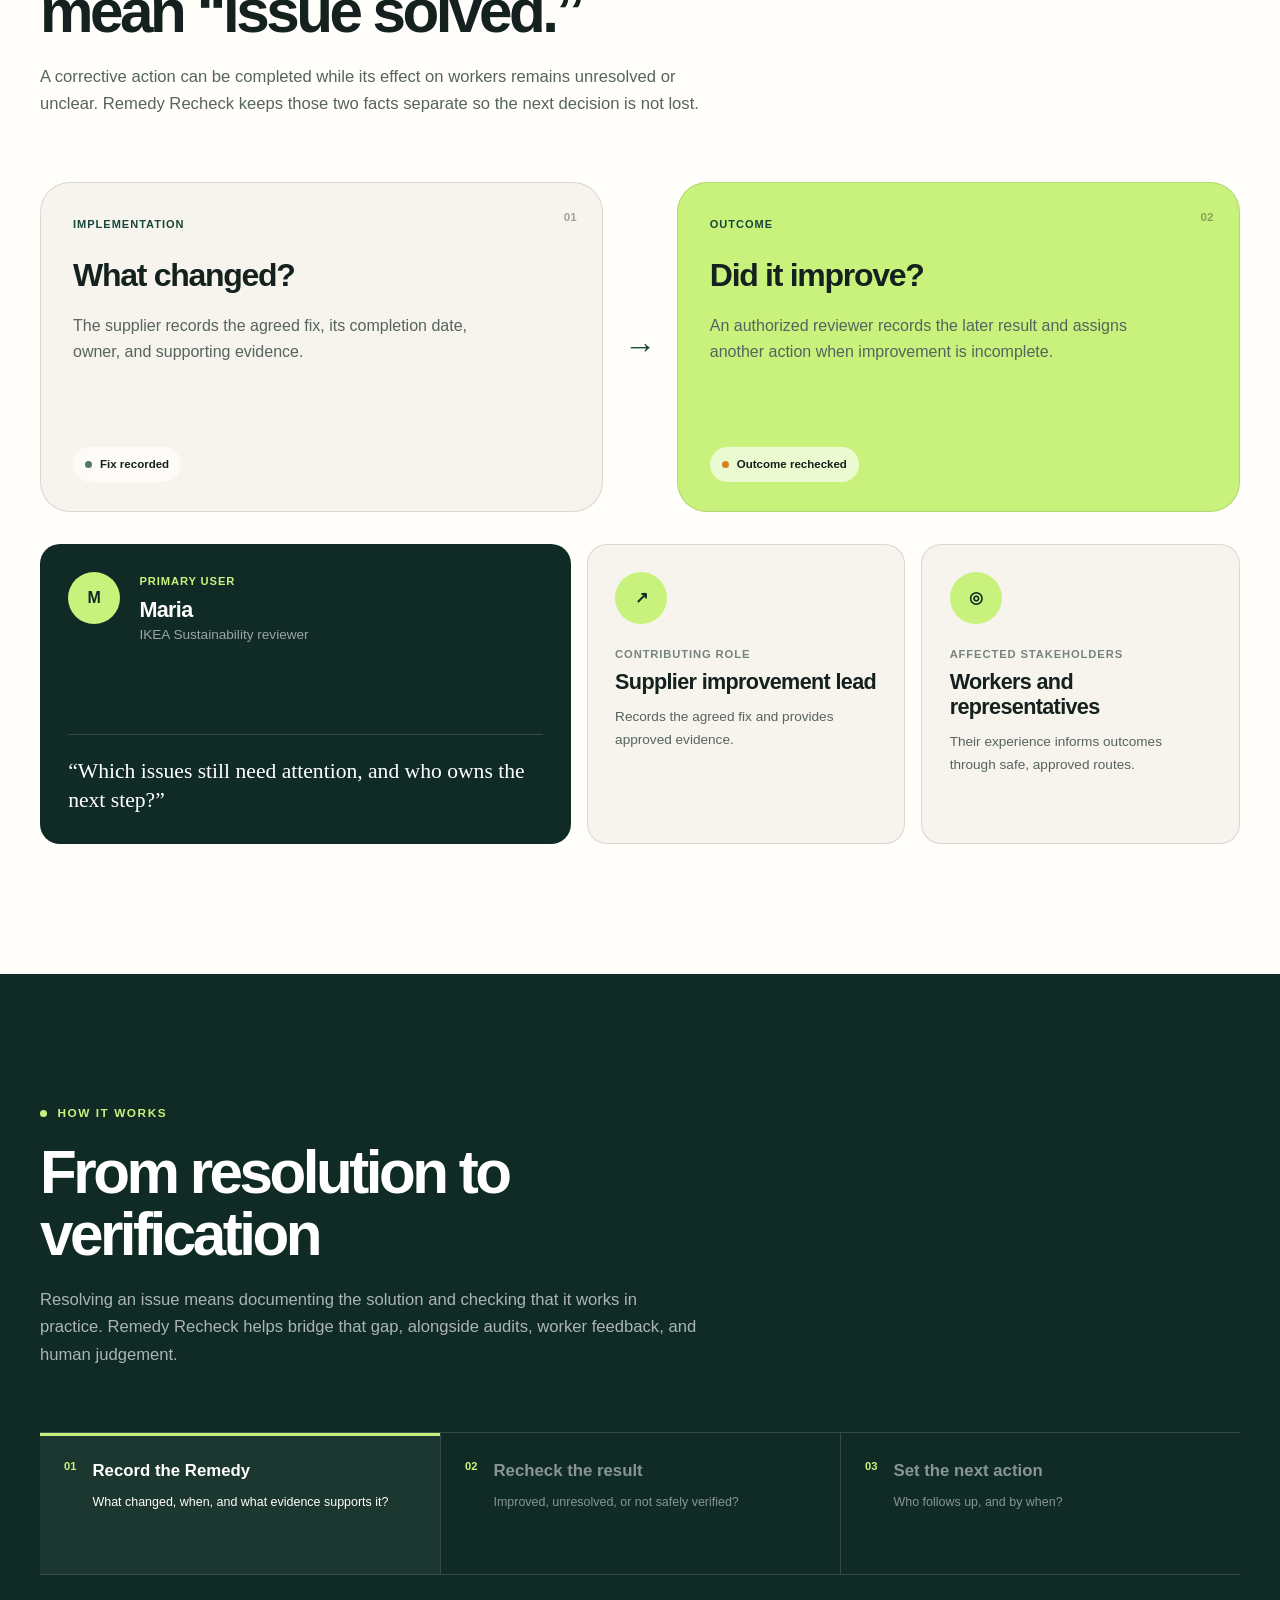
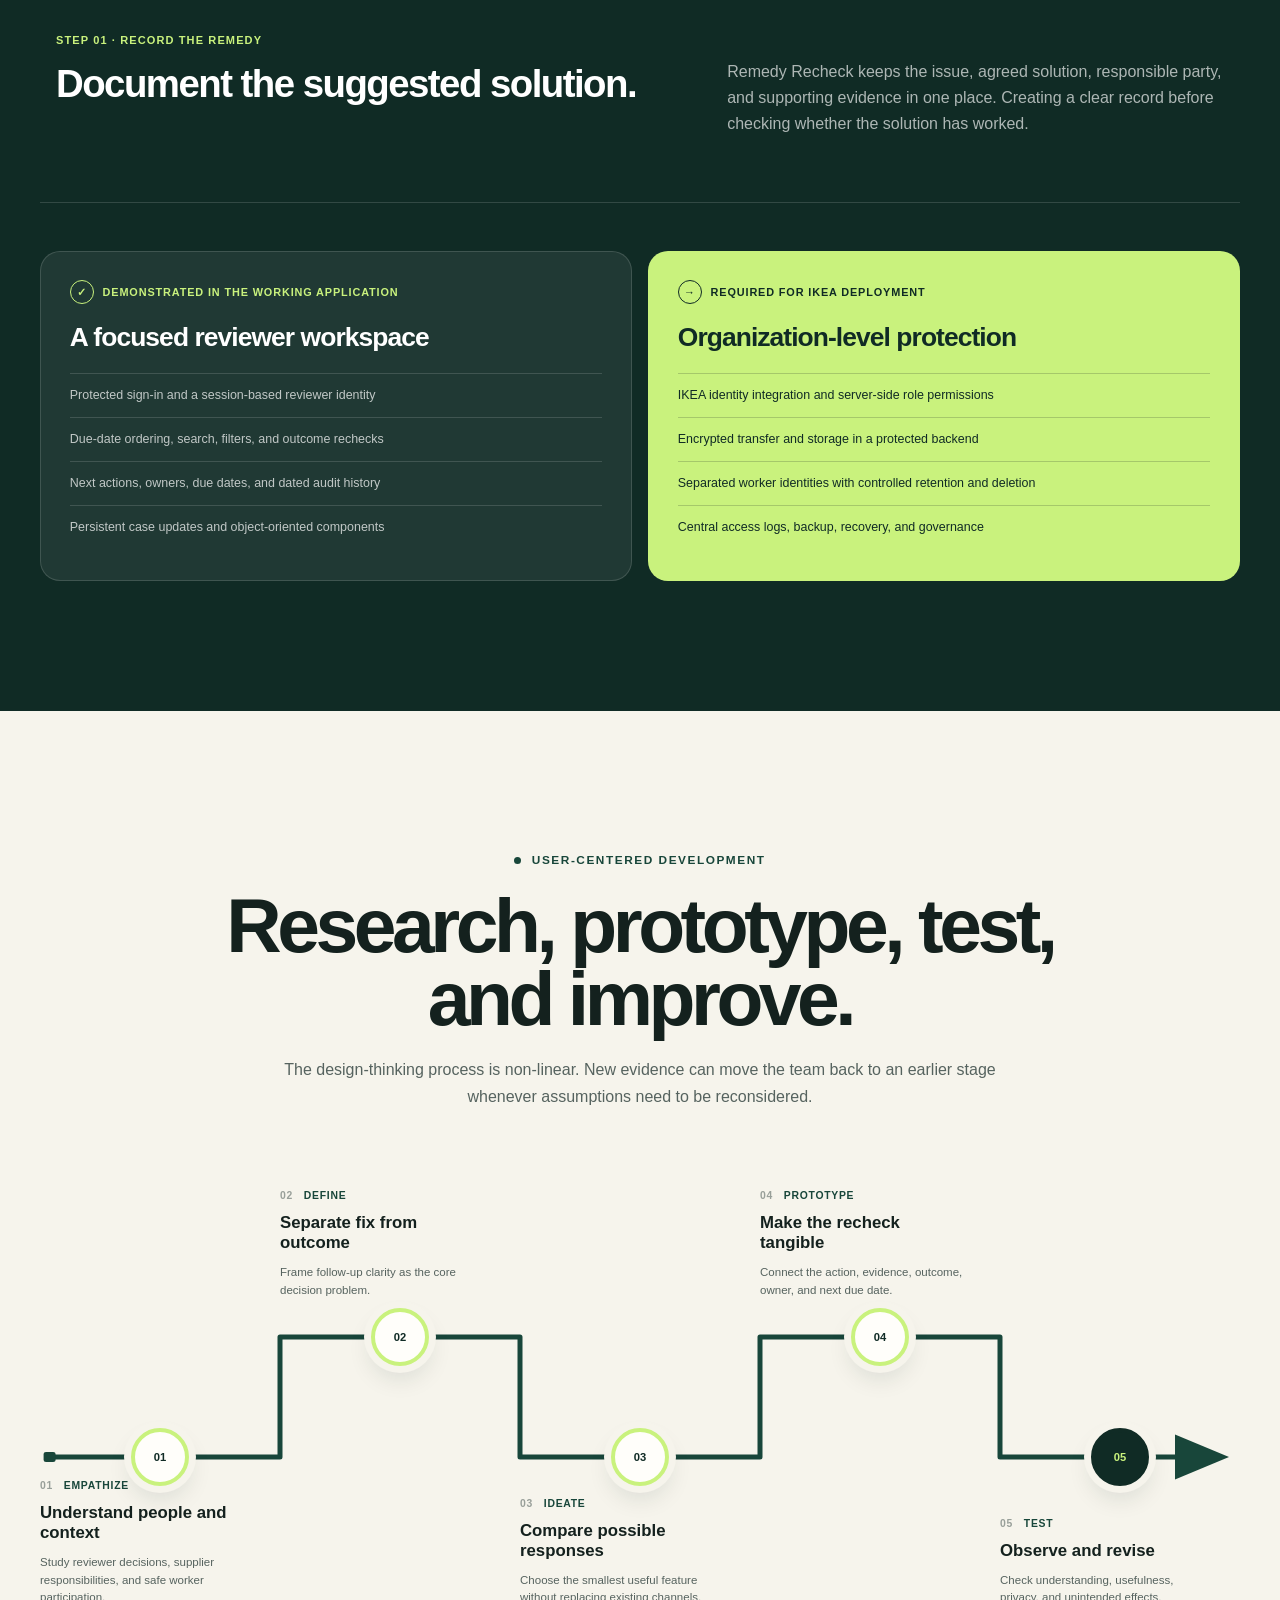
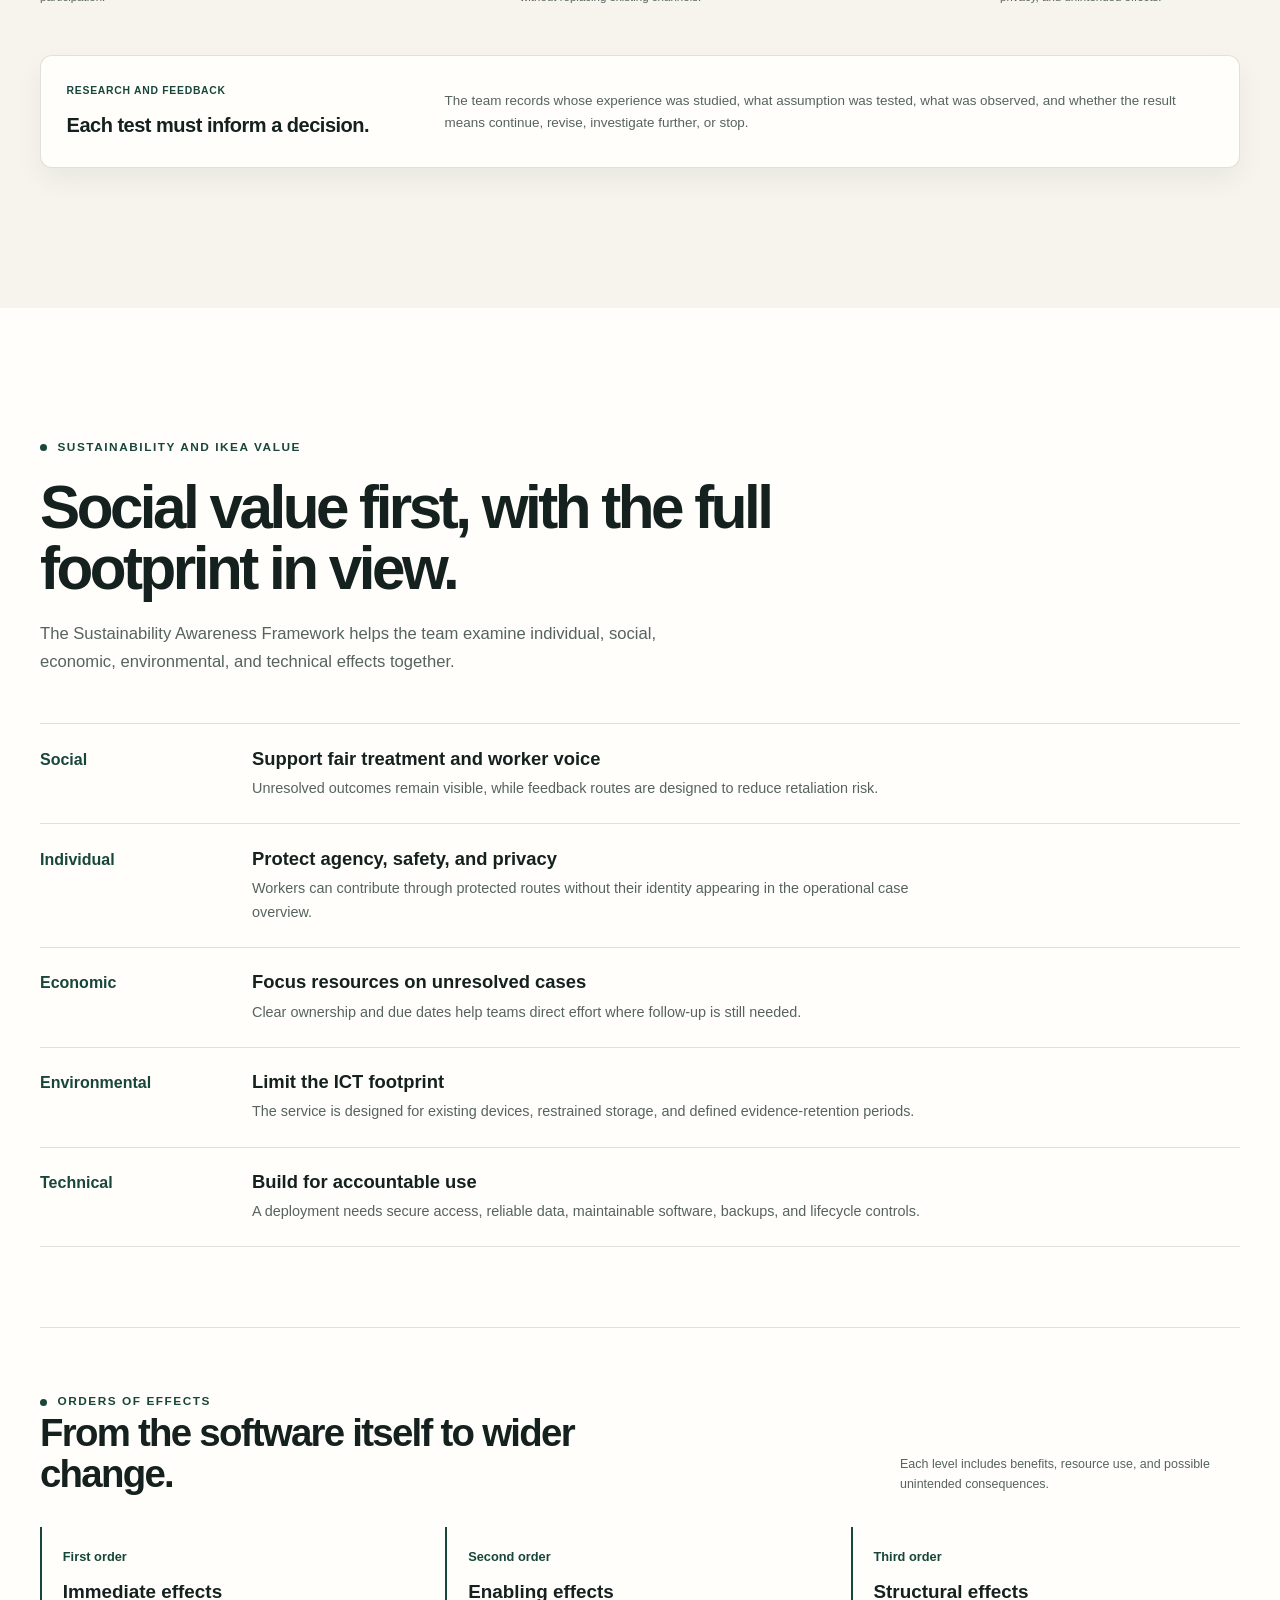
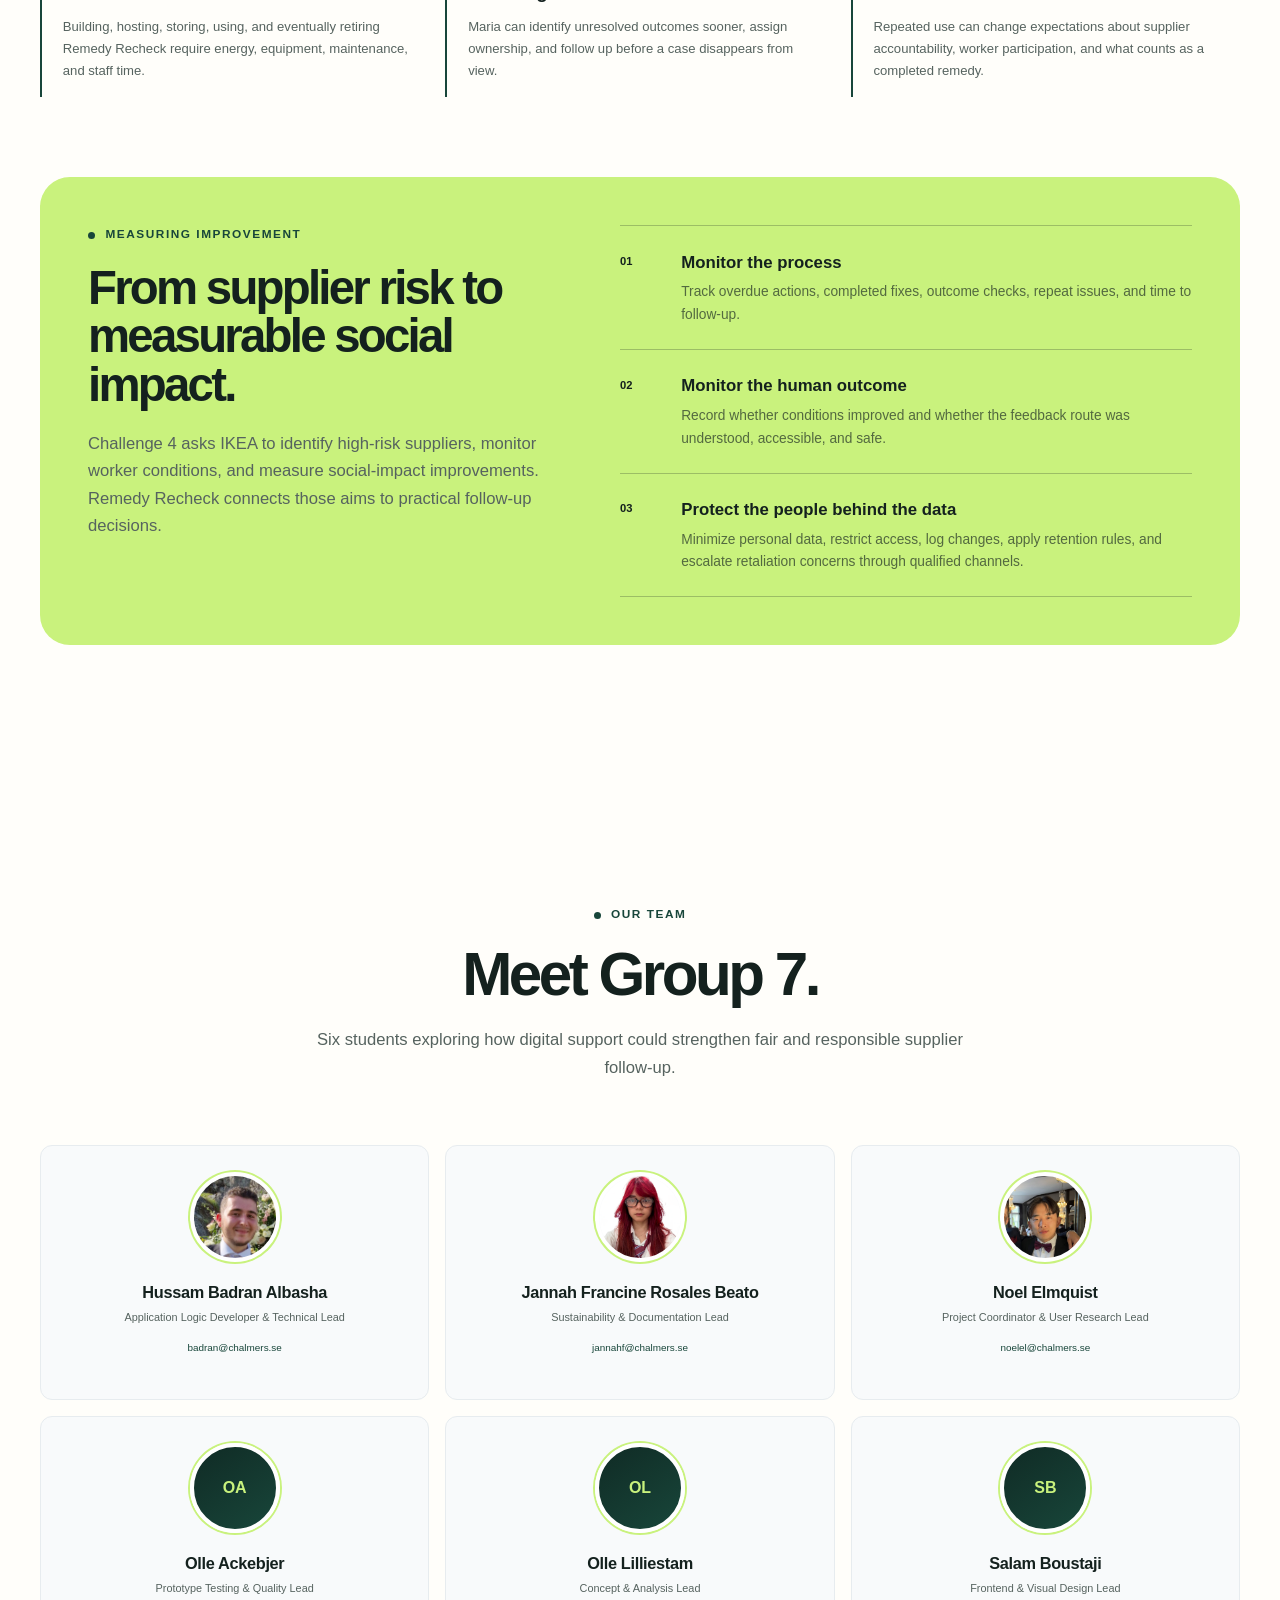
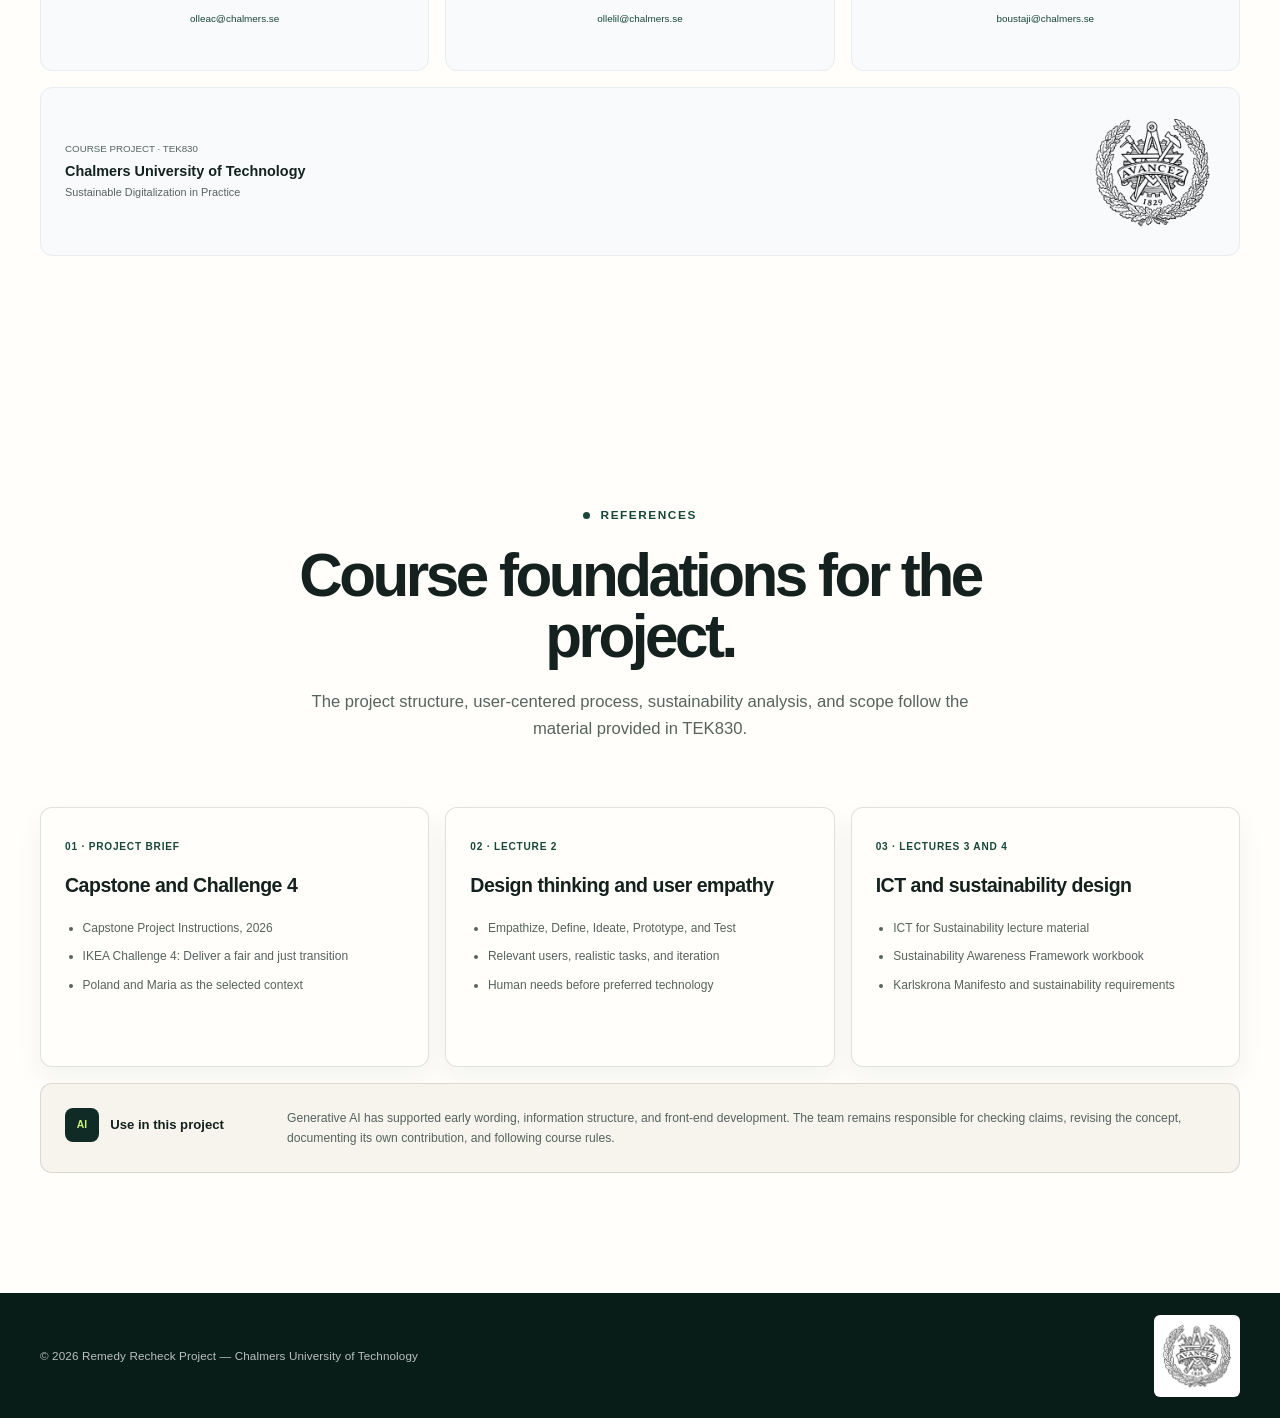
==== commit b8e45430: "Solution fix" ====
--- a/index.html
+++ b/index.html
@@ -116,13 +116,13 @@
         <section class="content-section section-shell" id="problem">
             <div class="section-intro reveal">
                 <p class="eyebrow"><span></span> Problem and users</p>
-                <h2>Not all fixed issues are truly resolved.</h2>
-                <p>A corrective action can be completed while its effect on workers remains problematic. Remedy Recheck keeps those two facts separate so the next decision is not lost.</p>
+                <h2>“Fix made” does not always mean “issue solved.”</h2>
+                <p>A corrective action can be completed while its effect on workers remains unresolved or unclear. Remedy Recheck keeps those two facts separate so the next decision is not lost.</p>
             </div>
             <div class="comparison-grid">
                 <article class="comparison-card muted-card reveal">
                     <div class="card-number">01</div><p class="card-kicker">Implementation</p><h3>What changed?</h3>
-                    <p>The supplier records the agreed fix, its completion date, who is responsible and supporting evidence.</p>
+                    <p>The supplier records the agreed fix, its completion date, owner, and supporting evidence.</p>
                     <div class="status-label complete"><span></span> Fix recorded</div>
                 </article>
                 <div class="comparison-arrow reveal" aria-hidden="true">→</div>
@@ -136,7 +136,7 @@
                 <article class="person-card primary-person reveal">
                     <div class="avatar" aria-hidden="true">M</div>
                     <div><p>Primary user</p><h3>Maria</h3><span>IKEA Sustainability reviewer</span></div>
-                    <blockquote>“Which issues still need attention, and who is responsible for the next step?”</blockquote>
+                    <blockquote>“Which issues still need attention, and who owns the next step?”</blockquote>
                 </article>
                 <article class="person-card reveal">
                     <div class="icon-circle" aria-hidden="true">↗</div><p>Contributing role</p><h3>Supplier improvement lead</h3><span>Records the agreed fix and provides approved evidence.</span>
@@ -198,9 +198,9 @@
         <section class="reflection-section process-feature" id="process">
             <div class="section-shell">
                 <div class="section-intro centered-intro reveal">
-                    <p class="eyebrow"><span></span> the 5 step process</p>
-                    <h2>One solution does not close a case.</h2>
-                    <p>Only a recheck that says the situation improved ends the case. Everything else stays open, which is what closes the loop a supplier audit can leave open.</p>
+                    <p class="eyebrow"><span></span> User-centered development</p>
+                    <h2>Research, prototype, test, and improve.</h2>
+                    <p>The design-thinking process is non-linear. New evidence can move the team back to an earlier stage whenever assumptions need to be reconsidered.</p>
                 </div>
 
                 <div class="process-route-wrap">
@@ -213,67 +213,68 @@
                         <path class="process-path" d="M 8 270 H 200 V 150 H 400 V 270 H 600 V 150 H 800 V 270 H 982" marker-end="url(#process-arrow)"></path>
                         <rect class="process-start" x="3" y="265" width="10" height="10" rx="2"></rect>
                     </svg>
-                        <ol class="process-route" aria-label="Remedy Recheck process">
-                            <li class="process-step reveal">
-                                <div class="process-marker" aria-hidden="true"><span>01</span></div>
-                                <div class="process-note"><p><span>01</span> Issue</p><h3>An issue is brought up, anonymously</h3><small>A supplier issue is reported and logged, and stays open until something proves it ended.</small></div>
-                            </li>
-                            <li class="process-step reveal">
-                                <div class="process-marker" aria-hidden="true"><span>02</span></div> 
-                                <div class="process-note"><p><span>02</span> Remedy</p><h3>The supplier fixes it</h3><small>What the supplier did is recorded. But a fix isn't the same thing as a solved issue.</small></div>
-                            </li>
-                            <li class="process-step reveal">
-                                <div class="process-marker" aria-hidden="true"><span>03</span></div>
-                                <div class="process-note"><p><span>03</span> Recheck</p><h3>Workers report back, safely and anonymously</h3><small>A while after the fix, workers submit whether the situation improved. Anonymous, so saying the truth is safe.</small></div>
-                            </li>
-                            <li class="process-step reveal">
-                                <div class="process-marker" aria-hidden="true"><span>04</span></div>
-                                <div class="process-note"><p><span>04</span> Result</p><h3>Fixed, or not fixed</h3><small>Where the answer is no, the result is the evidence, and IKEA can put preassure on the supplier.</small></div>
-                            </li>
-                            <li class="process-step reveal">
-                                <div class="process-marker" aria-hidden="true"><span>05</span></div>
-                                <div class="process-note"><p><span>05</span> Follow-up</p><h3>A new fix is asked for, and it is checked again</h3><small>The case stays open until an answer says it improved. Then the loop repeats from step 02.</small></div>
-                            </li>
-                        </ol>
+
+                    <ol class="process-route" aria-label="Remedy Recheck design-thinking process">
+                        <li class="process-step reveal">
+                            <div class="process-marker" aria-hidden="true"><span>01</span></div>
+                            <div class="process-note"><p><span>01</span> Empathize</p><h3>Understand people and context</h3><small>Study reviewer decisions, supplier responsibilities, and safe worker participation.</small></div>
+                        </li>
+                        <li class="process-step reveal">
+                            <div class="process-marker" aria-hidden="true"><span>02</span></div>
+                            <div class="process-note"><p><span>02</span> Define</p><h3>Separate fix from outcome</h3><small>Frame follow-up clarity as the core decision problem.</small></div>
+                        </li>
+                        <li class="process-step reveal">
+                            <div class="process-marker" aria-hidden="true"><span>03</span></div>
+                            <div class="process-note"><p><span>03</span> Ideate</p><h3>Compare possible responses</h3><small>Choose the smallest useful feature without replacing existing channels.</small></div>
+                        </li>
+                        <li class="process-step reveal">
+                            <div class="process-marker" aria-hidden="true"><span>04</span></div>
+                            <div class="process-note"><p><span>04</span> Prototype</p><h3>Make the recheck tangible</h3><small>Connect the action, evidence, outcome, owner, and next due date.</small></div>
+                        </li>
+                        <li class="process-step reveal">
+                            <div class="process-marker" aria-hidden="true"><span>05</span></div>
+                            <div class="process-note"><p><span>05</span> Test</p><h3>Observe and revise</h3><small>Check understanding, usefulness, privacy, and unintended effects.</small></div>
+                        </li>
+                    </ol>
                 </div>
 
                 <article class="validation-card validation-card-compact reveal">
-                    <p>the loop</p>   
-                    <h3>Open cases stay on the list.</h3>
-                    <p>An issue is logged, the supplier fixes it, and workers later report back safely and anonymously. Where the answer is no, the result goes back to the supplier as evidence that the fix didn't work, and a new one is asked for and checked again.</p>     
+                    <p>Research and feedback</p>
+                    <h3>Each test must inform a decision.</h3>
+                    <p>The team records whose experience was studied, what assumption was tested, what was observed, and whether the result means continue, revise, investigate further, or stop.</p>
                 </article>
             </div>
         </section>
 
         <section class="content-section section-shell" id="sustainability">
             <div class="section-intro reveal">
-                <p class="eyebrow"><span></span> Sustainability</p>
-                <h2>What could this change for workers, and what does it cost?</h2>
-                <p>We went through the five dimensions of the Sustainability Awareness Framework (SusAF) from the course. The social side matters most to us, since the point of the tool is that workers' conditions actually get better. But we tried to look honestly at the other four too.</p>
+                <p class="eyebrow"><span></span> Sustainability and IKEA value</p>
+                <h2>Social value first, with the full footprint in view.</h2>
+                <p>The Sustainability Awareness Framework helps the team examine individual, social, economic, environmental, and technical effects together.</p>
             </div>
             <div class="dimension-grid">
-                <article class="dimension-card reveal"><span>Social</span><h3>Workers' problems don't get closed too early</h3><p>A case isn't done just because the supplier says it fixed something. If conditions haven't changed for the workers, the case stays open. The feedback routes are set up so that speaking up doesn't put workers at risk of retaliation.</p></article>
-                <article class="dimension-card reveal"><span>Individual</span><h3>Workers can stay anonymous</h3><p>Workers give feedback through protected channels, and their names never show up in the case overview that reviewers like Maria work from.</p></article>
-                <article class="dimension-card reveal"><span>Economic</span><h3>Time goes to the cases that need it</h3><p>Every case has an owner and a due date, so follow-up effort goes to cases that are still open rather than ones that are already sorted.</p></article>
-                <article class="dimension-card reveal"><span>Environmental</span><h3>Keeping the footprint small</h3><p>It runs in a normal browser on computers IKEA already has. We only keep the evidence that's needed, and it gets deleted after a set retention period.</p></article>
-                <article class="dimension-card reveal"><span>Technical</span><h3>It has to be looked after</h3><p>If IKEA used it for real, it would need secure login, reliable data, backups, someone responsible for maintaining it, and a plan for when it's eventually shut down.</p></article>
+                <article class="dimension-card featured-dimension reveal"><span>Social</span><h3>Support fair treatment and worker voice</h3><p>Unresolved outcomes remain visible, while feedback routes are designed to reduce retaliation risk.</p></article>
+                <article class="dimension-card reveal"><span>Individual</span><h3>Protect agency, safety, and privacy</h3><p>Workers can contribute through protected routes without their identity appearing in the operational case overview.</p></article>
+                <article class="dimension-card reveal"><span>Economic</span><h3>Focus resources on unresolved cases</h3><p>Clear ownership and due dates help teams direct effort where follow-up is still needed.</p></article>
+                <article class="dimension-card reveal"><span>Environmental</span><h3>Limit the ICT footprint</h3><p>The service is designed for existing devices, restrained storage, and defined evidence-retention periods.</p></article>
+                <article class="dimension-card reveal"><span>Technical</span><h3>Build for accountable use</h3><p>A deployment needs secure access, reliable data, maintainable software, backups, and lifecycle controls.</p></article>
             </div>
 
             <div class="effects-block">
-                <div class="effects-heading reveal"><div><h3>First, second and third order effects</h3></div><p>Both the good and the bad at each level.</p></div>
+                <div class="effects-heading reveal"><div><p class="eyebrow"><span></span> Orders of effects</p><h3>From the software itself to wider change.</h3></div><p>Each level includes benefits, resource use, and possible unintended consequences.</p></div>
                 <div class="effects-grid">
-                    <article class="effect-card reveal"><span>First order</span><h4>Direct effects</h4><p>Building, hosting, using and eventually shutting down Remedy Recheck all take energy, hardware, maintenance and people's time.</p></article>
-                    <article class="effect-card reveal"><span>Second order</span><h4>Effects of using it</h4><p>Maria notices unresolved cases earlier, can give each one an owner, and follows up before a case gets forgotten.</p></article>
-                    <article class="effect-card reveal"><span>Third order</span><h4>Long-term effects</h4><p>Over time it could change what suppliers and IKEA count as a finished remedy, and give workers more of a say in that.</p></article>
+                    <article class="effect-card reveal"><span>First order</span><h4>Immediate effects</h4><p>Building, hosting, storing, using, and eventually retiring Remedy Recheck require energy, equipment, maintenance, and staff time.</p></article>
+                    <article class="effect-card reveal"><span>Second order</span><h4>Enabling effects</h4><p>Maria can identify unresolved outcomes sooner, assign ownership, and follow up before a case disappears from view.</p></article>
+                    <article class="effect-card reveal"><span>Third order</span><h4>Structural effects</h4><p>Repeated use can change expectations about supplier accountability, worker participation, and what counts as a completed remedy.</p></article>
                 </div>
             </div>
 
             <div class="ikea-impact-grid">
-                <div class="section-intro reveal"><h2>How would we know it's working?</h2><p>IKEA's Challenge 4 is about finding high-risk suppliers, keeping track of worker conditions, and measuring whether social impact improves. These are the three things we'd look at.</p></div>
+                <div class="section-intro reveal"><p class="eyebrow"><span></span> Measuring improvement</p><h2>From supplier risk to measurable social impact.</h2><p>Challenge 4 asks IKEA to identify high-risk suppliers, monitor worker conditions, and measure social-impact improvements. Remedy Recheck connects those aims to practical follow-up decisions.</p></div>
                 <ol class="needs-list reveal">
-                    <li><span>1.</span><div><strong>Is the follow-up happening?</strong><p>Overdue actions, completed fixes, outcome checks, repeat issues, and how long follow-up takes.</p></div></li>
-                    <li><span>2.</span><div><strong>Did things get better for the workers?</strong><p>Whether conditions improved, and whether workers understood the feedback route and felt safe using it.</p></div></li>
-                    <li><span>3.</span><div><strong>Is the workers' data protected?</strong><p>As little personal data as possible, limited access, logged changes, retention rules, and retaliation concerns handed to people qualified to deal with them.</p></div></li>
+                    <li><span>01</span><div><strong>Monitor the process</strong><p>Track overdue actions, completed fixes, outcome checks, repeat issues, and time to follow-up.</p></div></li>
+                    <li><span>02</span><div><strong>Monitor the human outcome</strong><p>Record whether conditions improved and whether the feedback route was understood, accessible, and safe.</p></div></li>
+                    <li><span>03</span><div><strong>Protect the people behind the data</strong><p>Minimize personal data, restrict access, log changes, apply retention rules, and escalate retaliation concerns through qualified channels.</p></div></li>
                 </ol>
             </div>
         </section>
@@ -282,7 +283,7 @@
             <div class="section-intro centered-intro reveal">
                 <p class="eyebrow"><span></span> Our team</p>
                 <h2>Meet Group 7.</h2>
-                <p> We are six students studying the IT-program at Chalmers University of Technology. Our project explores how digital support could strengthen fair and responsible supplier follow-up.</p>
+                <p>Six students exploring how digital support could strengthen fair and responsible supplier follow-up.</p>
             </div>
             <div class="team-grid" data-team-grid aria-live="polite"></div>
             <div class="team-institution reveal">
@@ -294,13 +295,13 @@
         <section class="references-section section-shell" id="references">
             <div class="section-intro centered-intro reveal">
                 <p class="eyebrow"><span></span> References</p>
-                <h2>How we applied the course to our project.</h2>
+                <h2>Course foundations for the project.</h2>
                 <p>The project structure, user-centered process, sustainability analysis, and scope follow the material provided in TEK830.</p>
             </div>
             <div class="reference-grid">
-                <article class="reference-card reveal"><span>01 · Project brief</span><h3>Capstone and challenge selection</h3><ul><li>Capstone Project Instructions</li><li>IKEA challenge proposals</li><li>Poland as our focus country and Maria, a Sustainability & Compliance Manager, as our target user</li></ul></article>
-                <article class="reference-card reveal"><span>02 · Design foundations</span><h3>Design thinking and user empathy</h3><ul><li>Lecture 2</li><li><a href="https://ixdf.org/literature/topics/design-thinking" target="_blank" rel="noopener noreferrer">What is design thinking?</a></li><li><a href="https://ixdf.org/literature/article/design-thinking-getting-started-with-empathy" target="_blank" rel="noopener noreferrer">What is user empathy?</a></li></ul></article>
-                <article class="reference-card reveal"><span>03 · Sustainability foundations</span><h3>ICT and sustainability design</h3><ul><li>Lecture 3 & 4</li><li><a href="https://www.researchgate.net/publication/263371416_ICT_for_Sustainability_An_Emerging_Research_Field" target="_blank" rel="noopener noreferrer">ICT for Sustainability</a></li><li><a href="https://ieeexplore.ieee.org/document/7325195" target="_blank" rel="noopener noreferrer">The key to sustainability</a></li></ul></article>
+                <article class="reference-card reveal"><span>01 · Project brief</span><h3>Capstone and Challenge 4</h3><ul><li>Capstone Project Instructions, 2026</li><li>IKEA Challenge 4: Deliver a fair and just transition</li><li>Poland and Maria as the selected context</li></ul></article>
+                <article class="reference-card reveal"><span>02 · Lecture 2</span><h3>Design thinking and user empathy</h3><ul><li>Empathize, Define, Ideate, Prototype, and Test</li><li>Relevant users, realistic tasks, and iteration</li><li>Human needs before preferred technology</li></ul></article>
+                <article class="reference-card reveal"><span>03 · Lectures 3 and 4</span><h3>ICT and sustainability design</h3><ul><li>ICT for Sustainability lecture material</li><li>Sustainability Awareness Framework workbook</li><li>Karlskrona Manifesto and sustainability requirements</li></ul></article>
             </div>
             <article class="ai-disclosure reveal">
                 <div><span>AI</span><strong>Use in this project</strong></div>
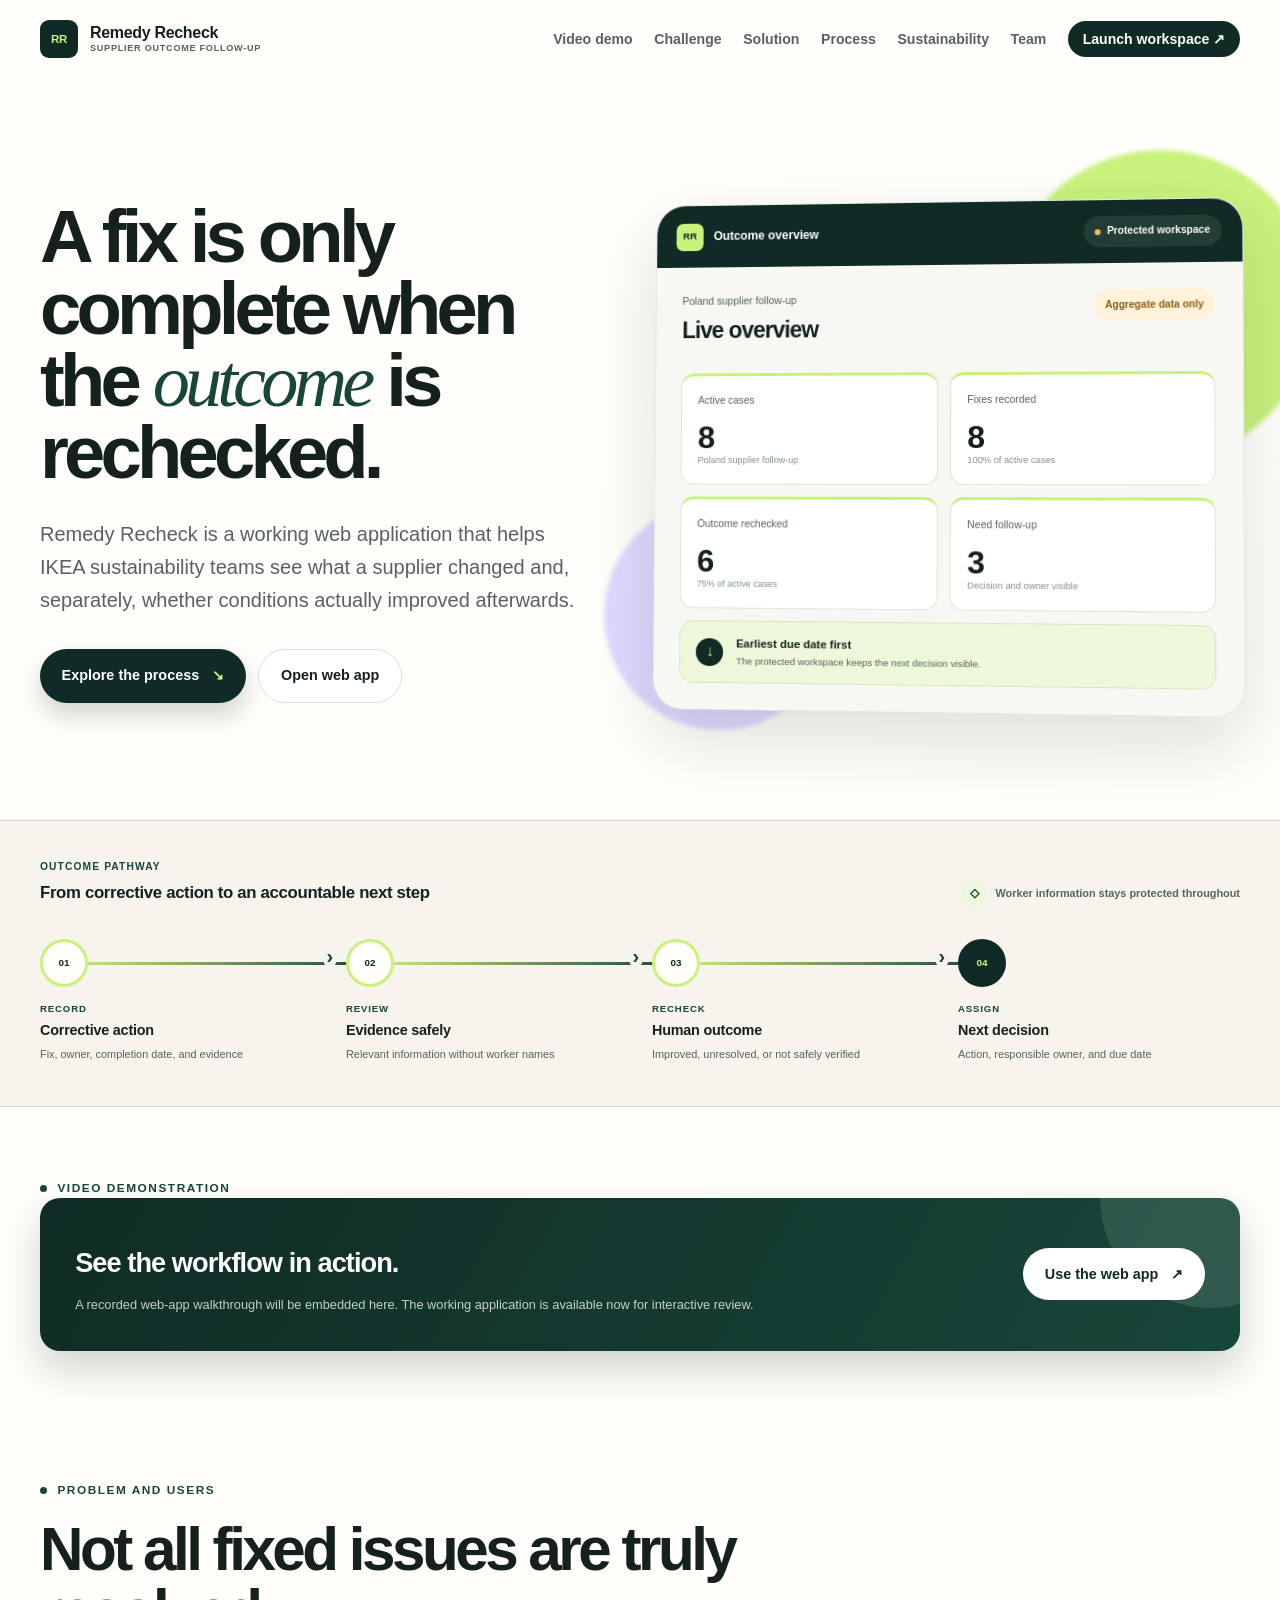
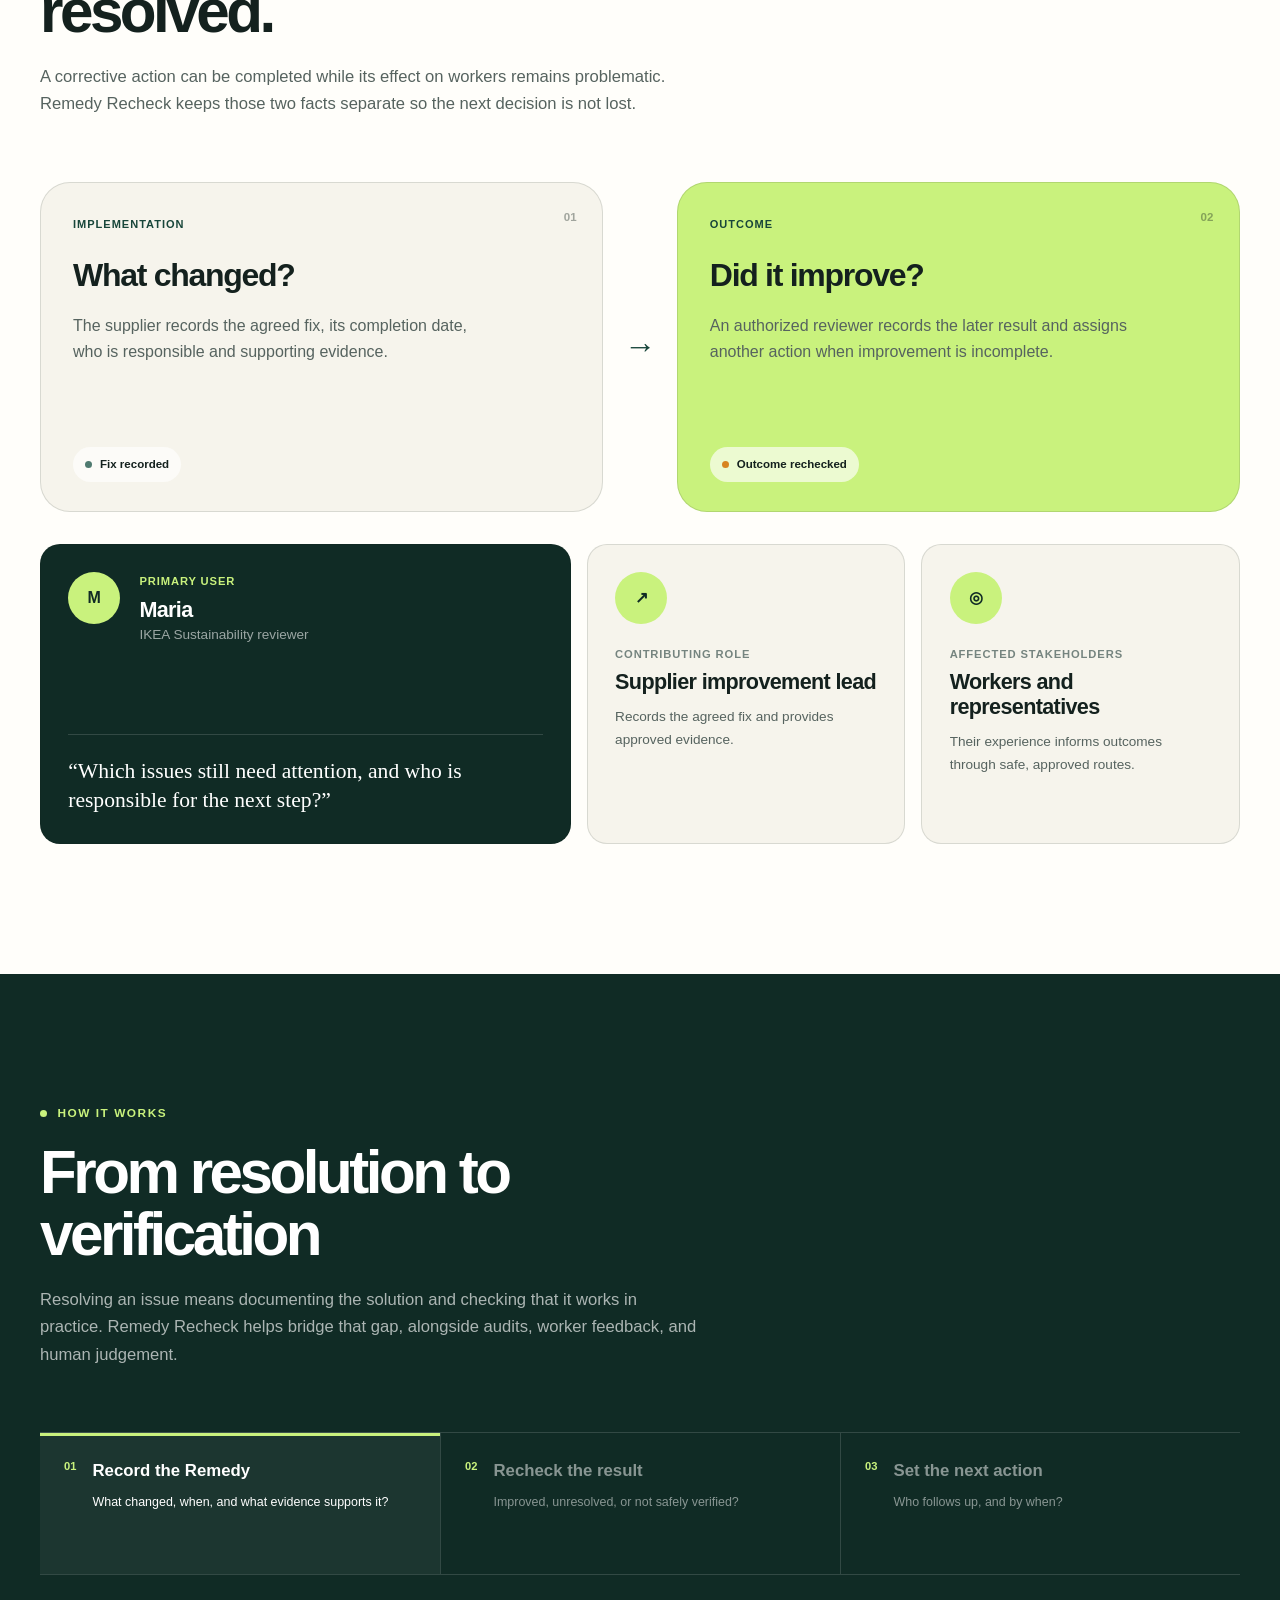
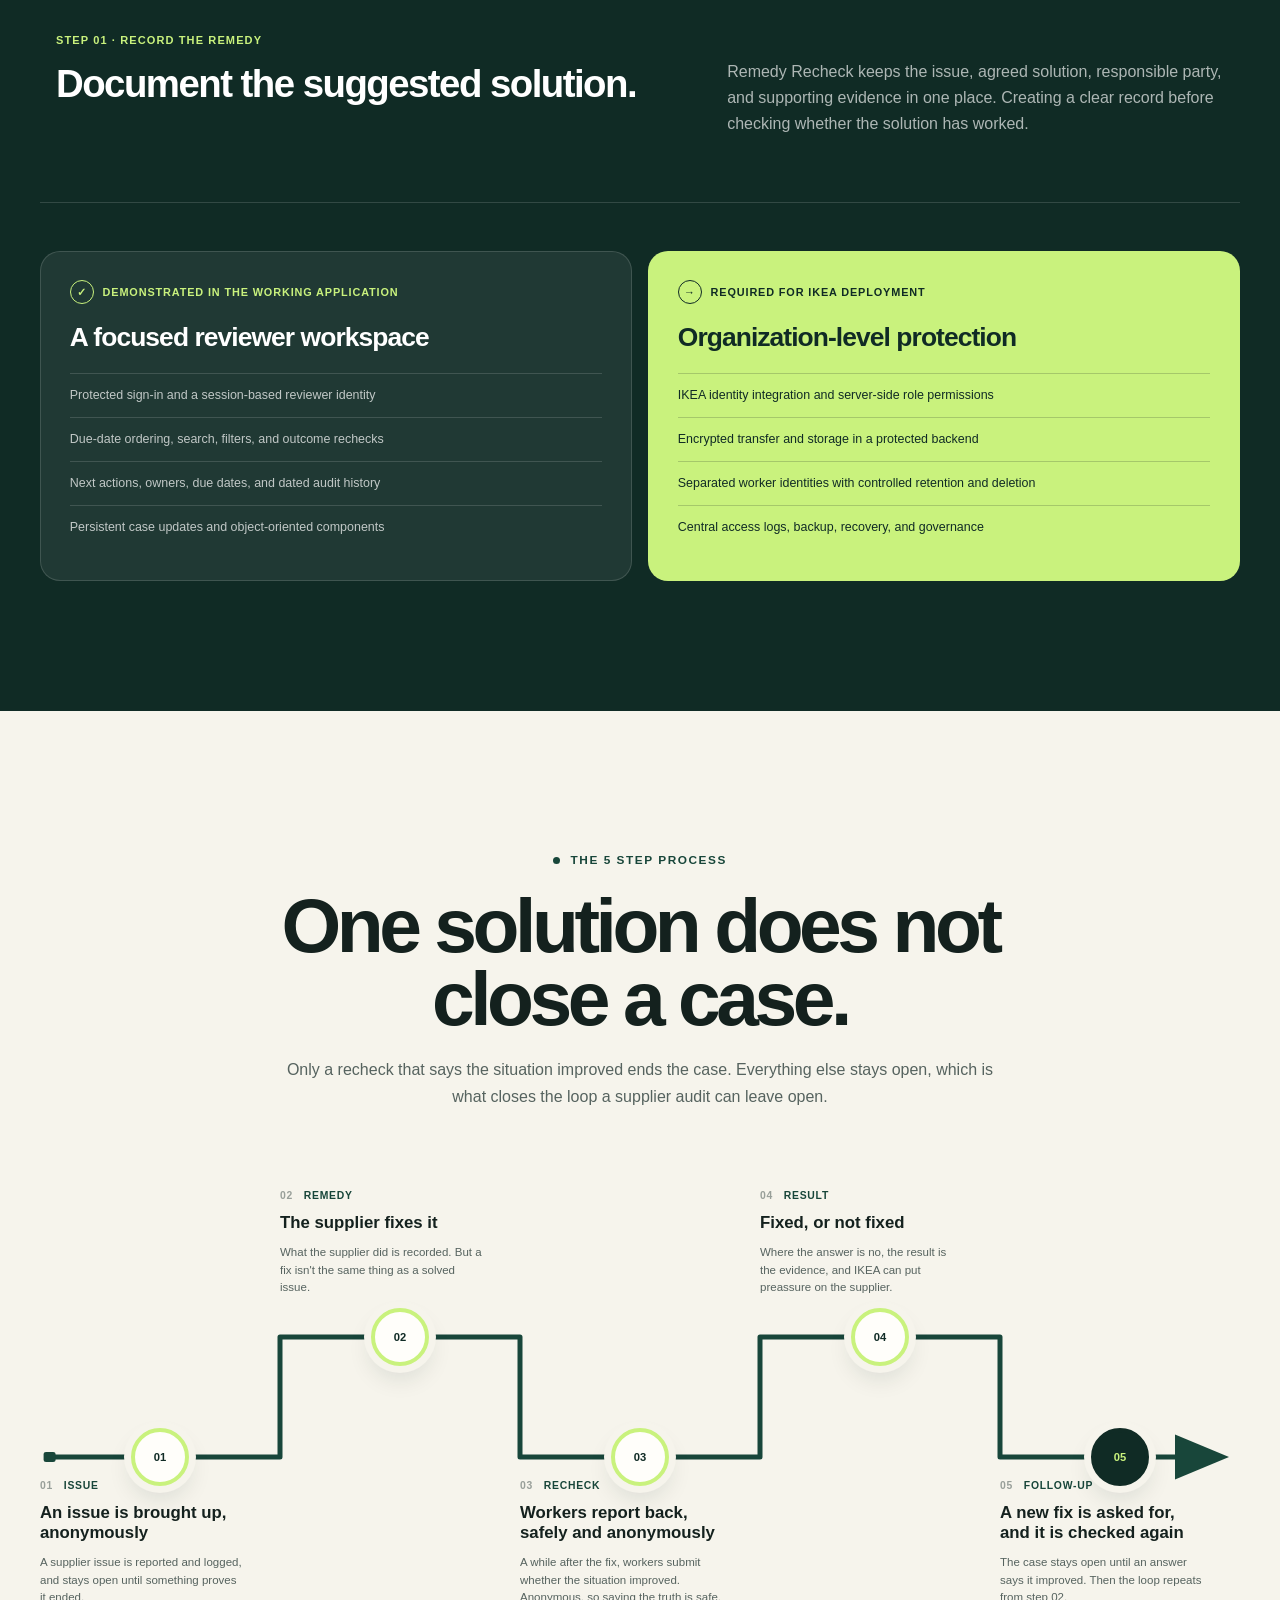
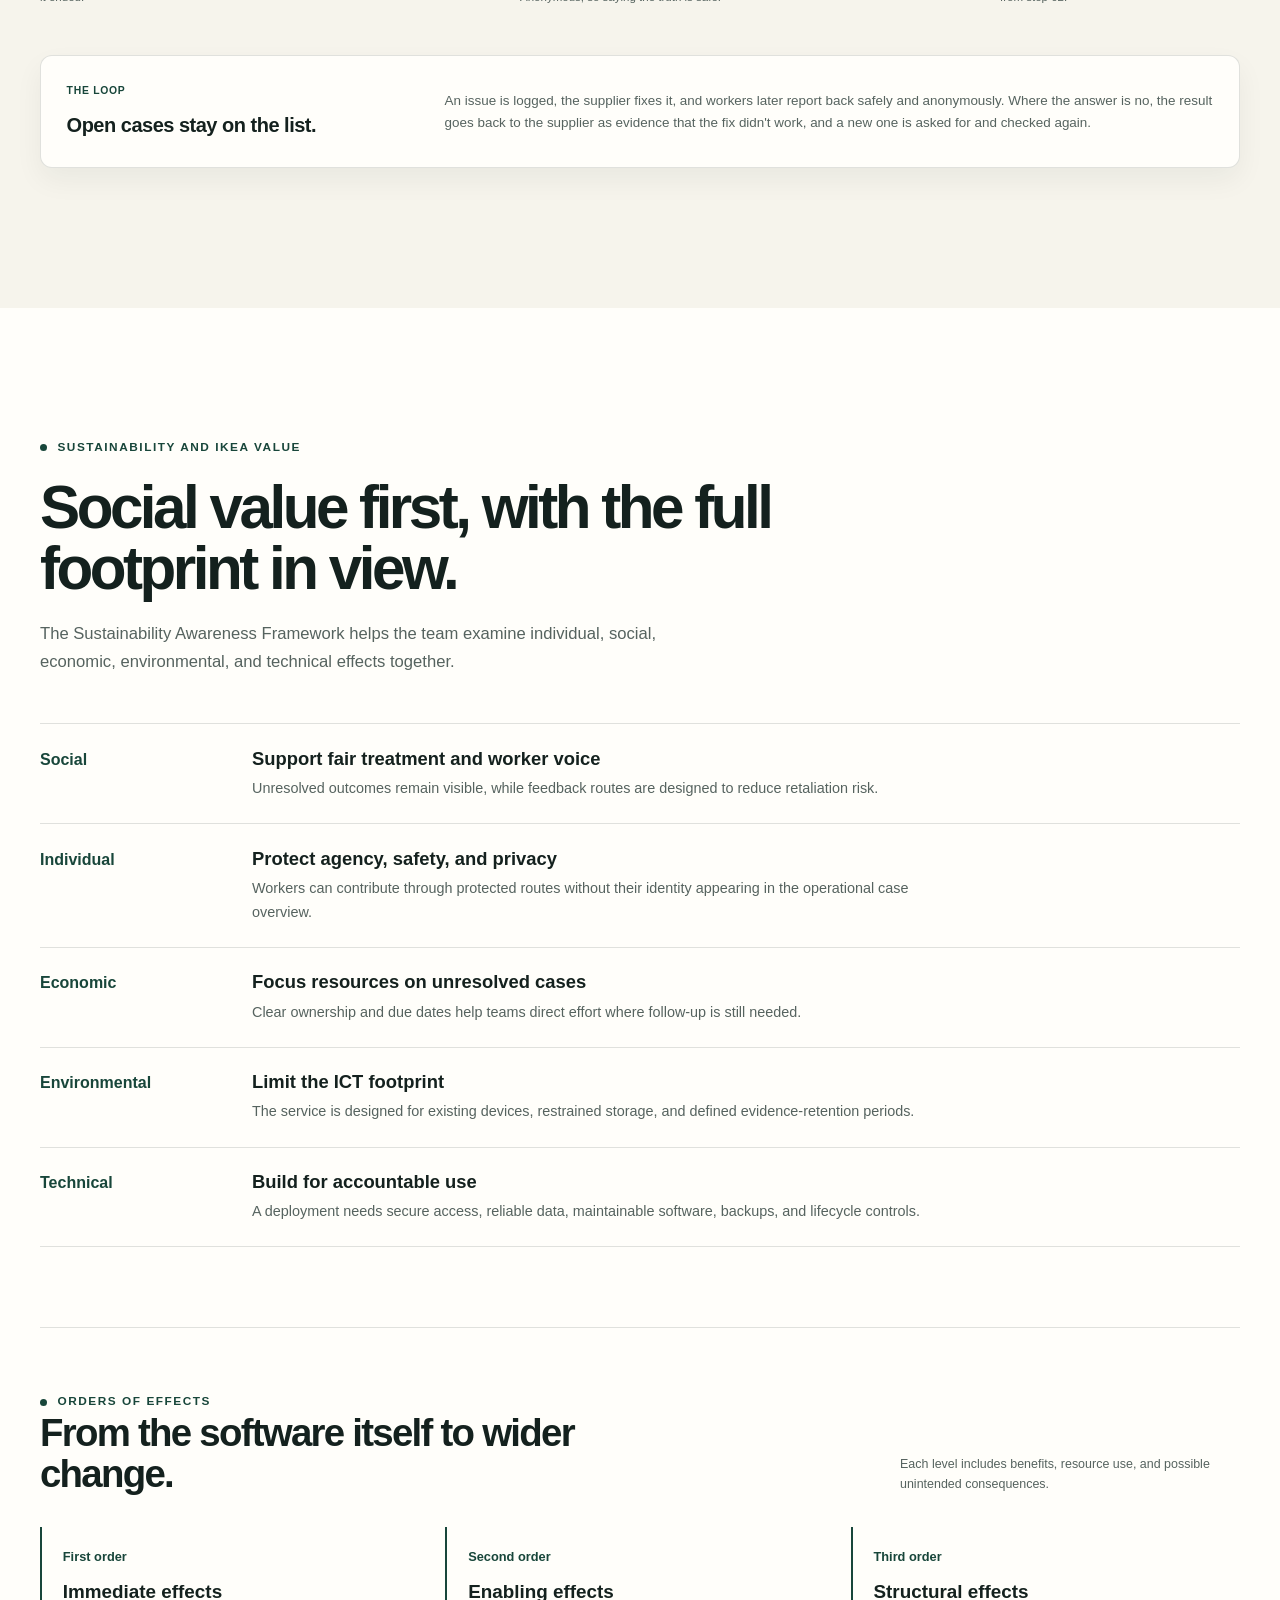
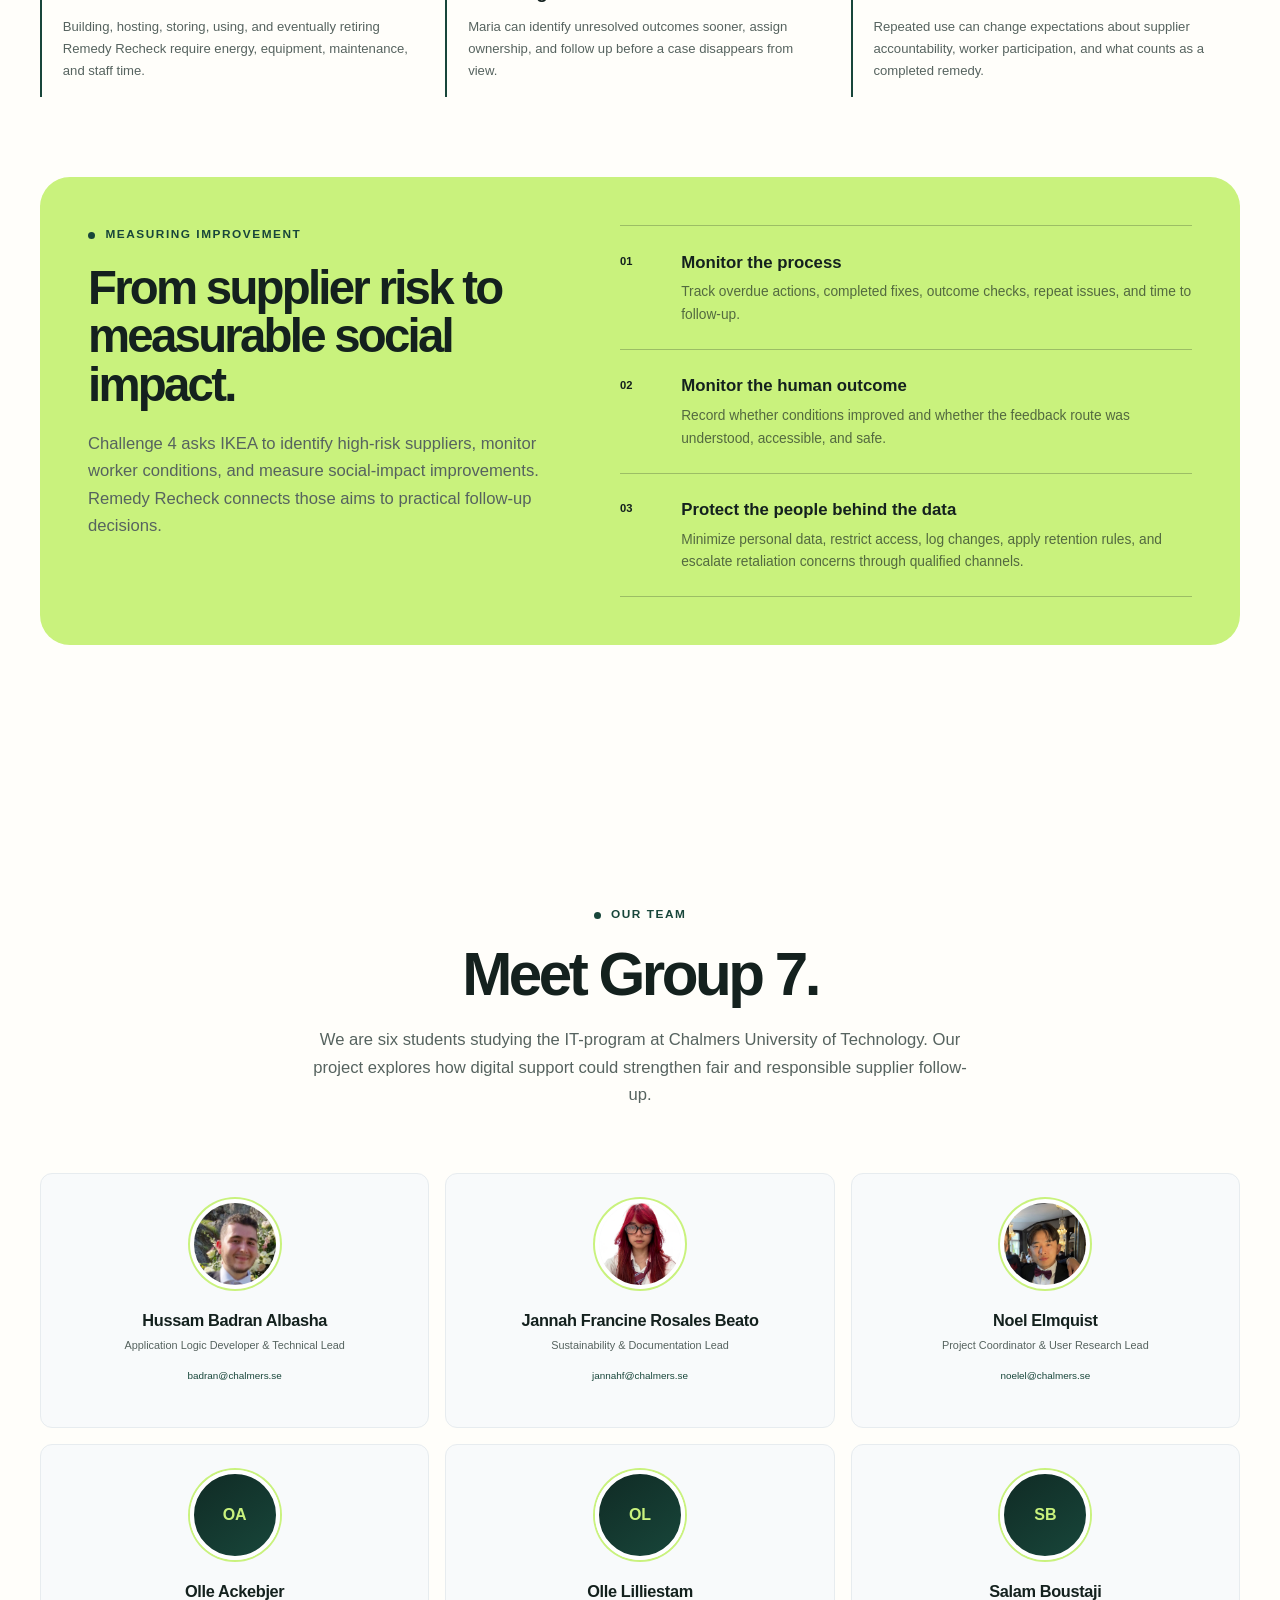
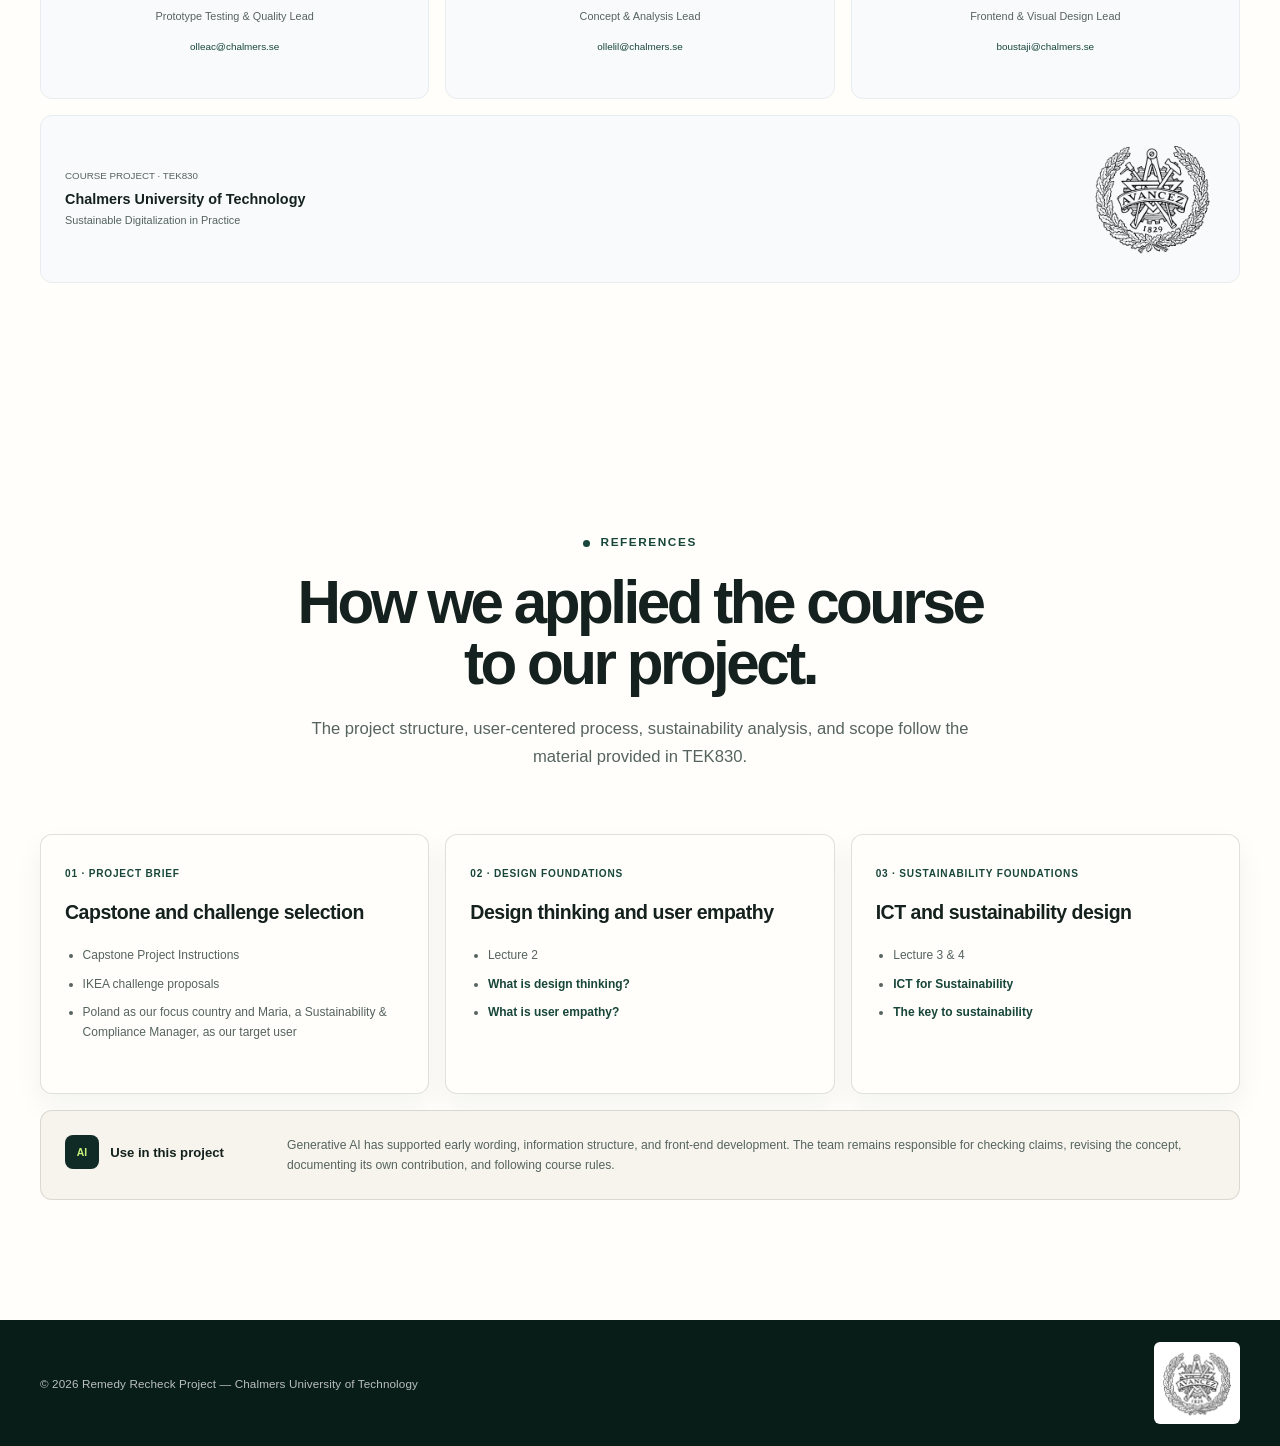
==== commit f82ece98: "Merge remote-tracking branch 'refs/remotes/origin/fix-Salam' into Fix-Hussam" ====
--- a/index.html
+++ b/index.html
@@ -116,13 +116,13 @@
         <section class="content-section section-shell" id="problem">
             <div class="section-intro reveal">
                 <p class="eyebrow"><span></span> Problem and users</p>
-                <h2>“Fix made” does not always mean “issue solved.”</h2>
-                <p>A corrective action can be completed while its effect on workers remains unresolved or unclear. Remedy Recheck keeps those two facts separate so the next decision is not lost.</p>
+                <h2>Not all fixed issues are truly resolved.</h2>
+                <p>A corrective action can be completed while its effect on workers remains problematic. Remedy Recheck keeps those two facts separate so the next decision is not lost.</p>
             </div>
             <div class="comparison-grid">
                 <article class="comparison-card muted-card reveal">
                     <div class="card-number">01</div><p class="card-kicker">Implementation</p><h3>What changed?</h3>
-                    <p>The supplier records the agreed fix, its completion date, owner, and supporting evidence.</p>
+                    <p>The supplier records the agreed fix, its completion date, who is responsible and supporting evidence.</p>
                     <div class="status-label complete"><span></span> Fix recorded</div>
                 </article>
                 <div class="comparison-arrow reveal" aria-hidden="true">→</div>
@@ -136,7 +136,7 @@
                 <article class="person-card primary-person reveal">
                     <div class="avatar" aria-hidden="true">M</div>
                     <div><p>Primary user</p><h3>Maria</h3><span>IKEA Sustainability reviewer</span></div>
-                    <blockquote>“Which issues still need attention, and who owns the next step?”</blockquote>
+                    <blockquote>“Which issues still need attention, and who is responsible for the next step?”</blockquote>
                 </article>
                 <article class="person-card reveal">
                     <div class="icon-circle" aria-hidden="true">↗</div><p>Contributing role</p><h3>Supplier improvement lead</h3><span>Records the agreed fix and provides approved evidence.</span>
@@ -198,9 +198,9 @@
         <section class="reflection-section process-feature" id="process">
             <div class="section-shell">
                 <div class="section-intro centered-intro reveal">
-                    <p class="eyebrow"><span></span> User-centered development</p>
-                    <h2>Research, prototype, test, and improve.</h2>
-                    <p>The design-thinking process is non-linear. New evidence can move the team back to an earlier stage whenever assumptions need to be reconsidered.</p>
+                    <p class="eyebrow"><span></span> the 5 step process</p>
+                    <h2>One solution does not close a case.</h2>
+                    <p>Only a recheck that says the situation improved ends the case. Everything else stays open, which is what closes the loop a supplier audit can leave open.</p>
                 </div>
 
                 <div class="process-route-wrap">
@@ -213,35 +213,34 @@
                         <path class="process-path" d="M 8 270 H 200 V 150 H 400 V 270 H 600 V 150 H 800 V 270 H 982" marker-end="url(#process-arrow)"></path>
                         <rect class="process-start" x="3" y="265" width="10" height="10" rx="2"></rect>
                     </svg>
-
-                    <ol class="process-route" aria-label="Remedy Recheck design-thinking process">
-                        <li class="process-step reveal">
-                            <div class="process-marker" aria-hidden="true"><span>01</span></div>
-                            <div class="process-note"><p><span>01</span> Empathize</p><h3>Understand people and context</h3><small>Study reviewer decisions, supplier responsibilities, and safe worker participation.</small></div>
-                        </li>
-                        <li class="process-step reveal">
-                            <div class="process-marker" aria-hidden="true"><span>02</span></div>
-                            <div class="process-note"><p><span>02</span> Define</p><h3>Separate fix from outcome</h3><small>Frame follow-up clarity as the core decision problem.</small></div>
-                        </li>
-                        <li class="process-step reveal">
-                            <div class="process-marker" aria-hidden="true"><span>03</span></div>
-                            <div class="process-note"><p><span>03</span> Ideate</p><h3>Compare possible responses</h3><small>Choose the smallest useful feature without replacing existing channels.</small></div>
-                        </li>
-                        <li class="process-step reveal">
-                            <div class="process-marker" aria-hidden="true"><span>04</span></div>
-                            <div class="process-note"><p><span>04</span> Prototype</p><h3>Make the recheck tangible</h3><small>Connect the action, evidence, outcome, owner, and next due date.</small></div>
-                        </li>
-                        <li class="process-step reveal">
-                            <div class="process-marker" aria-hidden="true"><span>05</span></div>
-                            <div class="process-note"><p><span>05</span> Test</p><h3>Observe and revise</h3><small>Check understanding, usefulness, privacy, and unintended effects.</small></div>
-                        </li>
-                    </ol>
+                        <ol class="process-route" aria-label="Remedy Recheck process">
+                            <li class="process-step reveal">
+                                <div class="process-marker" aria-hidden="true"><span>01</span></div>
+                                <div class="process-note"><p><span>01</span> Issue</p><h3>An issue is brought up, anonymously</h3><small>A supplier issue is reported and logged, and stays open until something proves it ended.</small></div>
+                            </li>
+                            <li class="process-step reveal">
+                                <div class="process-marker" aria-hidden="true"><span>02</span></div> 
+                                <div class="process-note"><p><span>02</span> Remedy</p><h3>The supplier fixes it</h3><small>What the supplier did is recorded. But a fix isn't the same thing as a solved issue.</small></div>
+                            </li>
+                            <li class="process-step reveal">
+                                <div class="process-marker" aria-hidden="true"><span>03</span></div>
+                                <div class="process-note"><p><span>03</span> Recheck</p><h3>Workers report back, safely and anonymously</h3><small>A while after the fix, workers submit whether the situation improved. Anonymous, so saying the truth is safe.</small></div>
+                            </li>
+                            <li class="process-step reveal">
+                                <div class="process-marker" aria-hidden="true"><span>04</span></div>
+                                <div class="process-note"><p><span>04</span> Result</p><h3>Fixed, or not fixed</h3><small>Where the answer is no, the result is the evidence, and IKEA can put preassure on the supplier.</small></div>
+                            </li>
+                            <li class="process-step reveal">
+                                <div class="process-marker" aria-hidden="true"><span>05</span></div>
+                                <div class="process-note"><p><span>05</span> Follow-up</p><h3>A new fix is asked for, and it is checked again</h3><small>The case stays open until an answer says it improved. Then the loop repeats from step 02.</small></div>
+                            </li>
+                        </ol>
                 </div>
 
                 <article class="validation-card validation-card-compact reveal">
-                    <p>Research and feedback</p>
-                    <h3>Each test must inform a decision.</h3>
-                    <p>The team records whose experience was studied, what assumption was tested, what was observed, and whether the result means continue, revise, investigate further, or stop.</p>
+                    <p>the loop</p>   
+                    <h3>Open cases stay on the list.</h3>
+                    <p>An issue is logged, the supplier fixes it, and workers later report back safely and anonymously. Where the answer is no, the result goes back to the supplier as evidence that the fix didn't work, and a new one is asked for and checked again.</p>     
                 </article>
             </div>
         </section>
@@ -283,7 +282,7 @@
             <div class="section-intro centered-intro reveal">
                 <p class="eyebrow"><span></span> Our team</p>
                 <h2>Meet Group 7.</h2>
-                <p>Six students exploring how digital support could strengthen fair and responsible supplier follow-up.</p>
+                <p> We are six students studying the IT-program at Chalmers University of Technology. Our project explores how digital support could strengthen fair and responsible supplier follow-up.</p>
             </div>
             <div class="team-grid" data-team-grid aria-live="polite"></div>
             <div class="team-institution reveal">
@@ -295,13 +294,13 @@
         <section class="references-section section-shell" id="references">
             <div class="section-intro centered-intro reveal">
                 <p class="eyebrow"><span></span> References</p>
-                <h2>Course foundations for the project.</h2>
+                <h2>How we applied the course to our project.</h2>
                 <p>The project structure, user-centered process, sustainability analysis, and scope follow the material provided in TEK830.</p>
             </div>
             <div class="reference-grid">
-                <article class="reference-card reveal"><span>01 · Project brief</span><h3>Capstone and Challenge 4</h3><ul><li>Capstone Project Instructions, 2026</li><li>IKEA Challenge 4: Deliver a fair and just transition</li><li>Poland and Maria as the selected context</li></ul></article>
-                <article class="reference-card reveal"><span>02 · Lecture 2</span><h3>Design thinking and user empathy</h3><ul><li>Empathize, Define, Ideate, Prototype, and Test</li><li>Relevant users, realistic tasks, and iteration</li><li>Human needs before preferred technology</li></ul></article>
-                <article class="reference-card reveal"><span>03 · Lectures 3 and 4</span><h3>ICT and sustainability design</h3><ul><li>ICT for Sustainability lecture material</li><li>Sustainability Awareness Framework workbook</li><li>Karlskrona Manifesto and sustainability requirements</li></ul></article>
+                <article class="reference-card reveal"><span>01 · Project brief</span><h3>Capstone and challenge selection</h3><ul><li>Capstone Project Instructions</li><li>IKEA challenge proposals</li><li>Poland as our focus country and Maria, a Sustainability & Compliance Manager, as our target user</li></ul></article>
+                <article class="reference-card reveal"><span>02 · Design foundations</span><h3>Design thinking and user empathy</h3><ul><li>Lecture 2</li><li><a href="https://ixdf.org/literature/topics/design-thinking" target="_blank" rel="noopener noreferrer">What is design thinking?</a></li><li><a href="https://ixdf.org/literature/article/design-thinking-getting-started-with-empathy" target="_blank" rel="noopener noreferrer">What is user empathy?</a></li></ul></article>
+                <article class="reference-card reveal"><span>03 · Sustainability foundations</span><h3>ICT and sustainability design</h3><ul><li>Lecture 3 & 4</li><li><a href="https://www.researchgate.net/publication/263371416_ICT_for_Sustainability_An_Emerging_Research_Field" target="_blank" rel="noopener noreferrer">ICT for Sustainability</a></li><li><a href="https://ieeexplore.ieee.org/document/7325195" target="_blank" rel="noopener noreferrer">The key to sustainability</a></li></ul></article>
             </div>
             <article class="ai-disclosure reveal">
                 <div><span>AI</span><strong>Use in this project</strong></div>
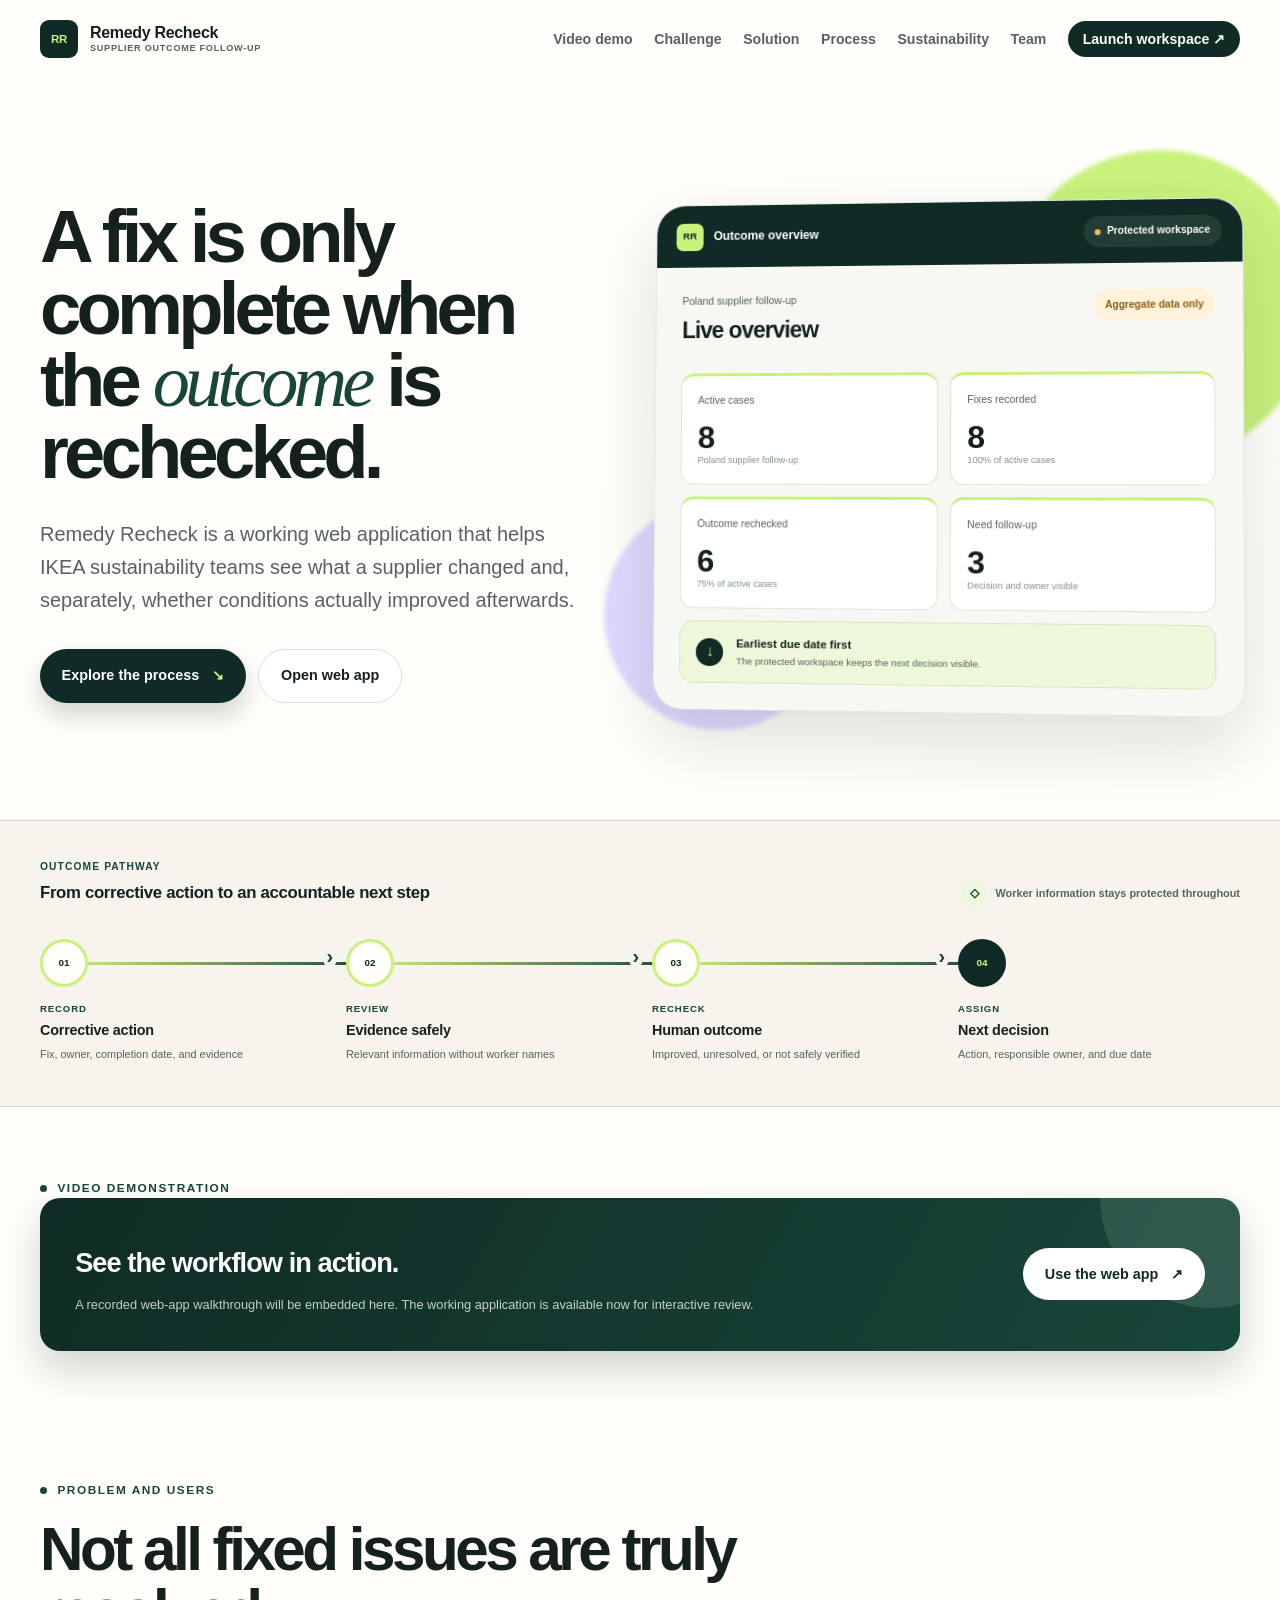
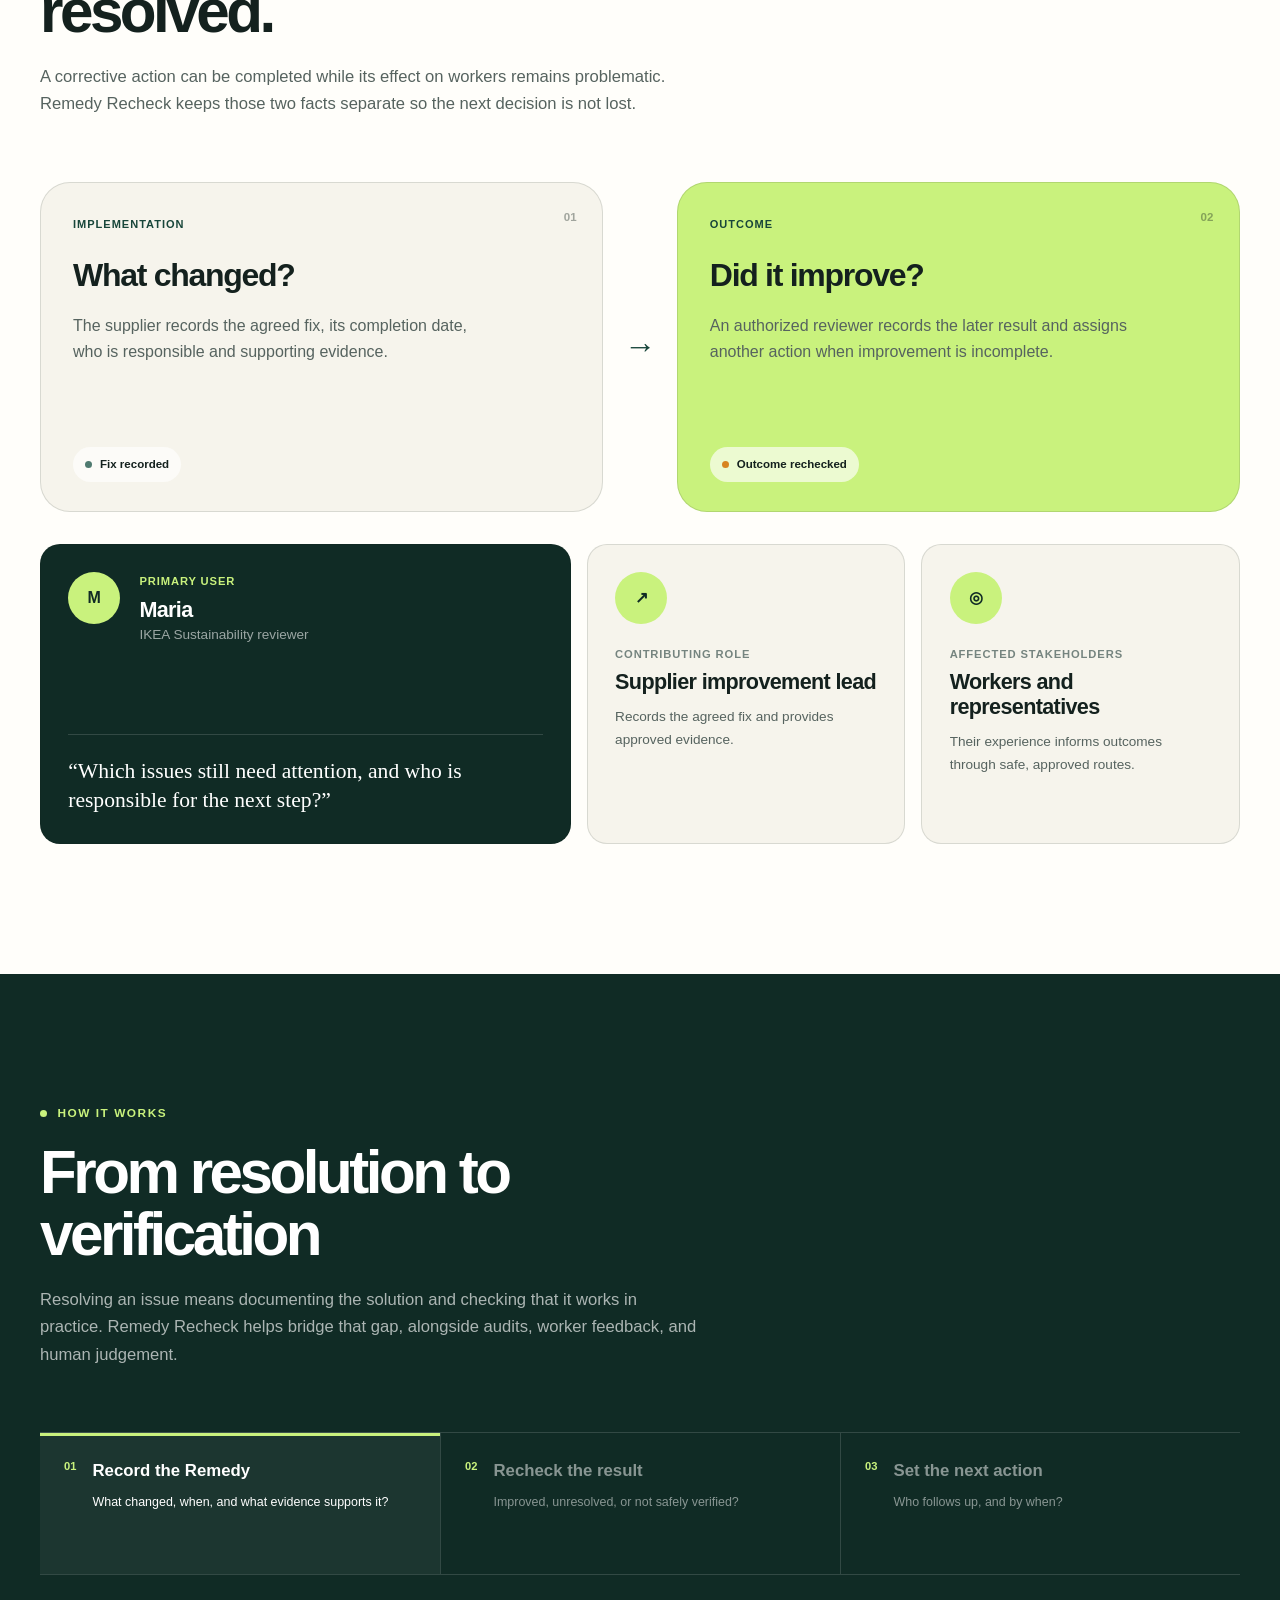
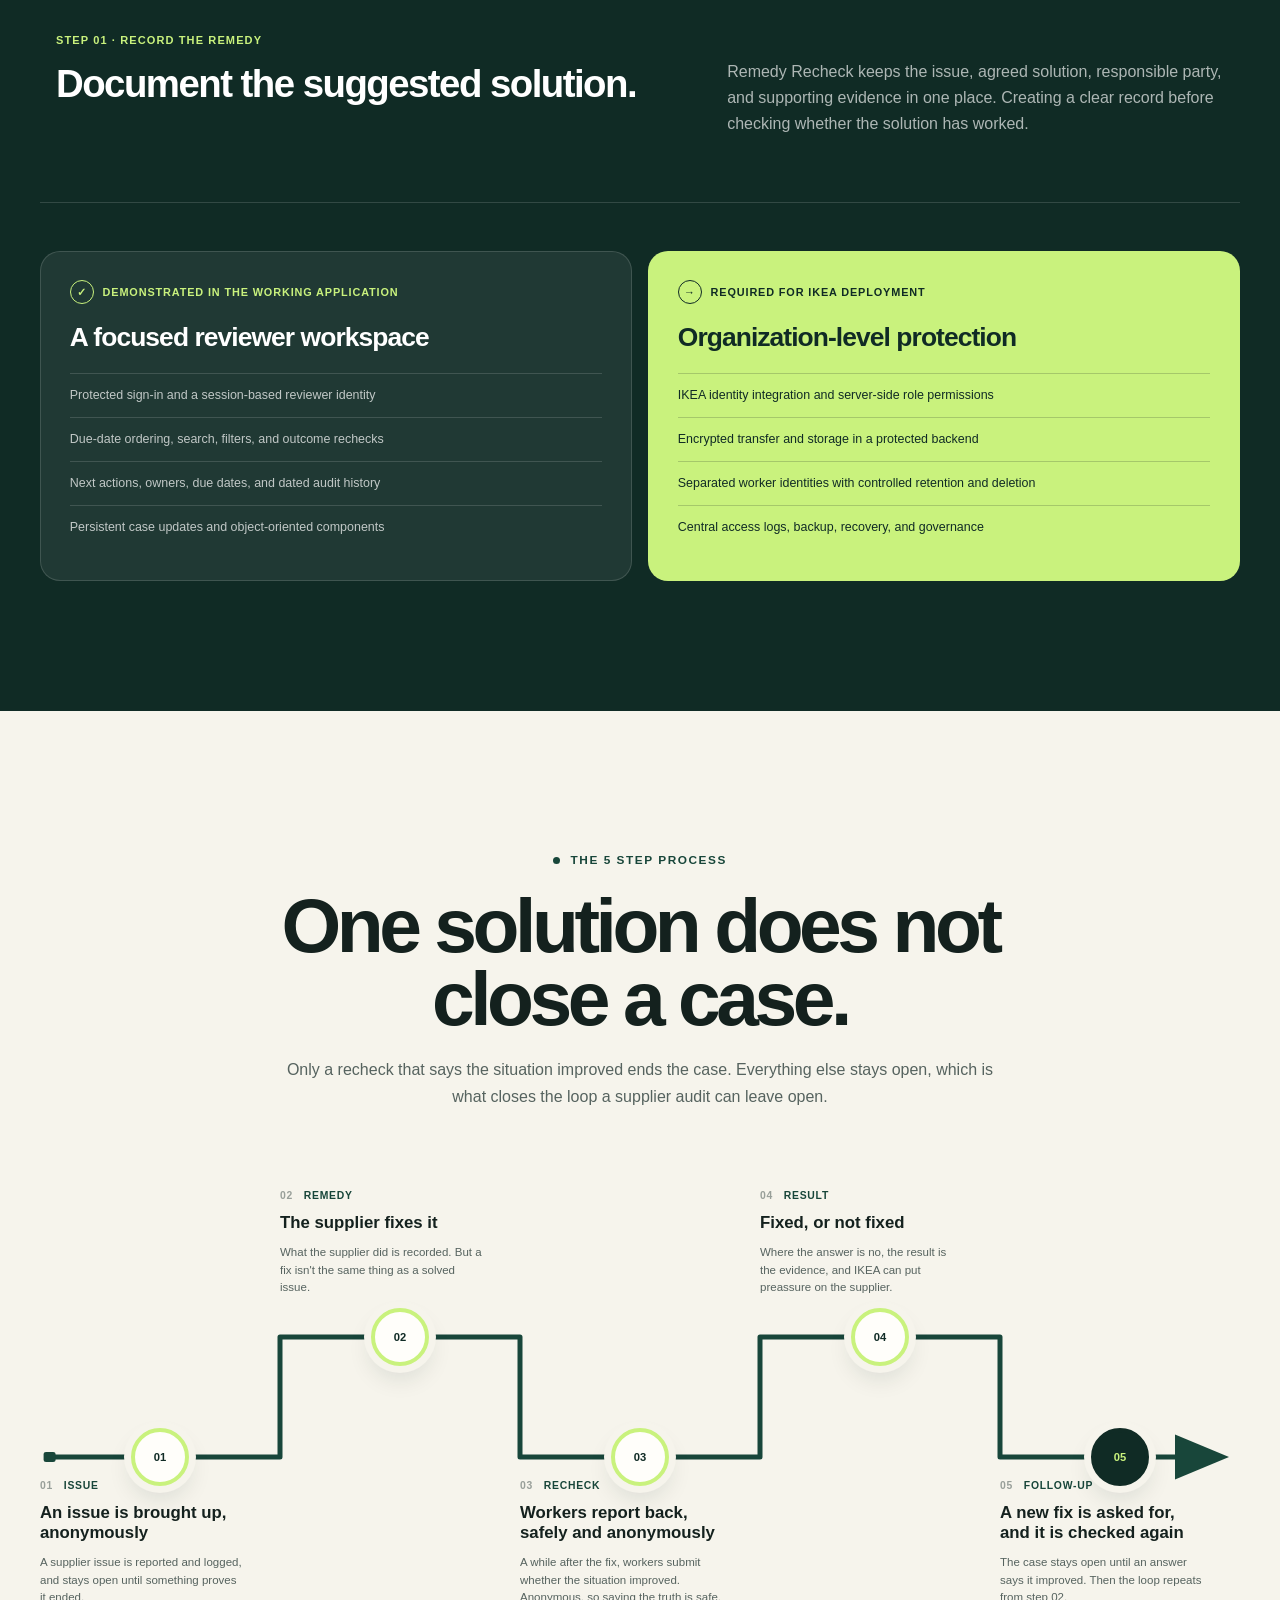
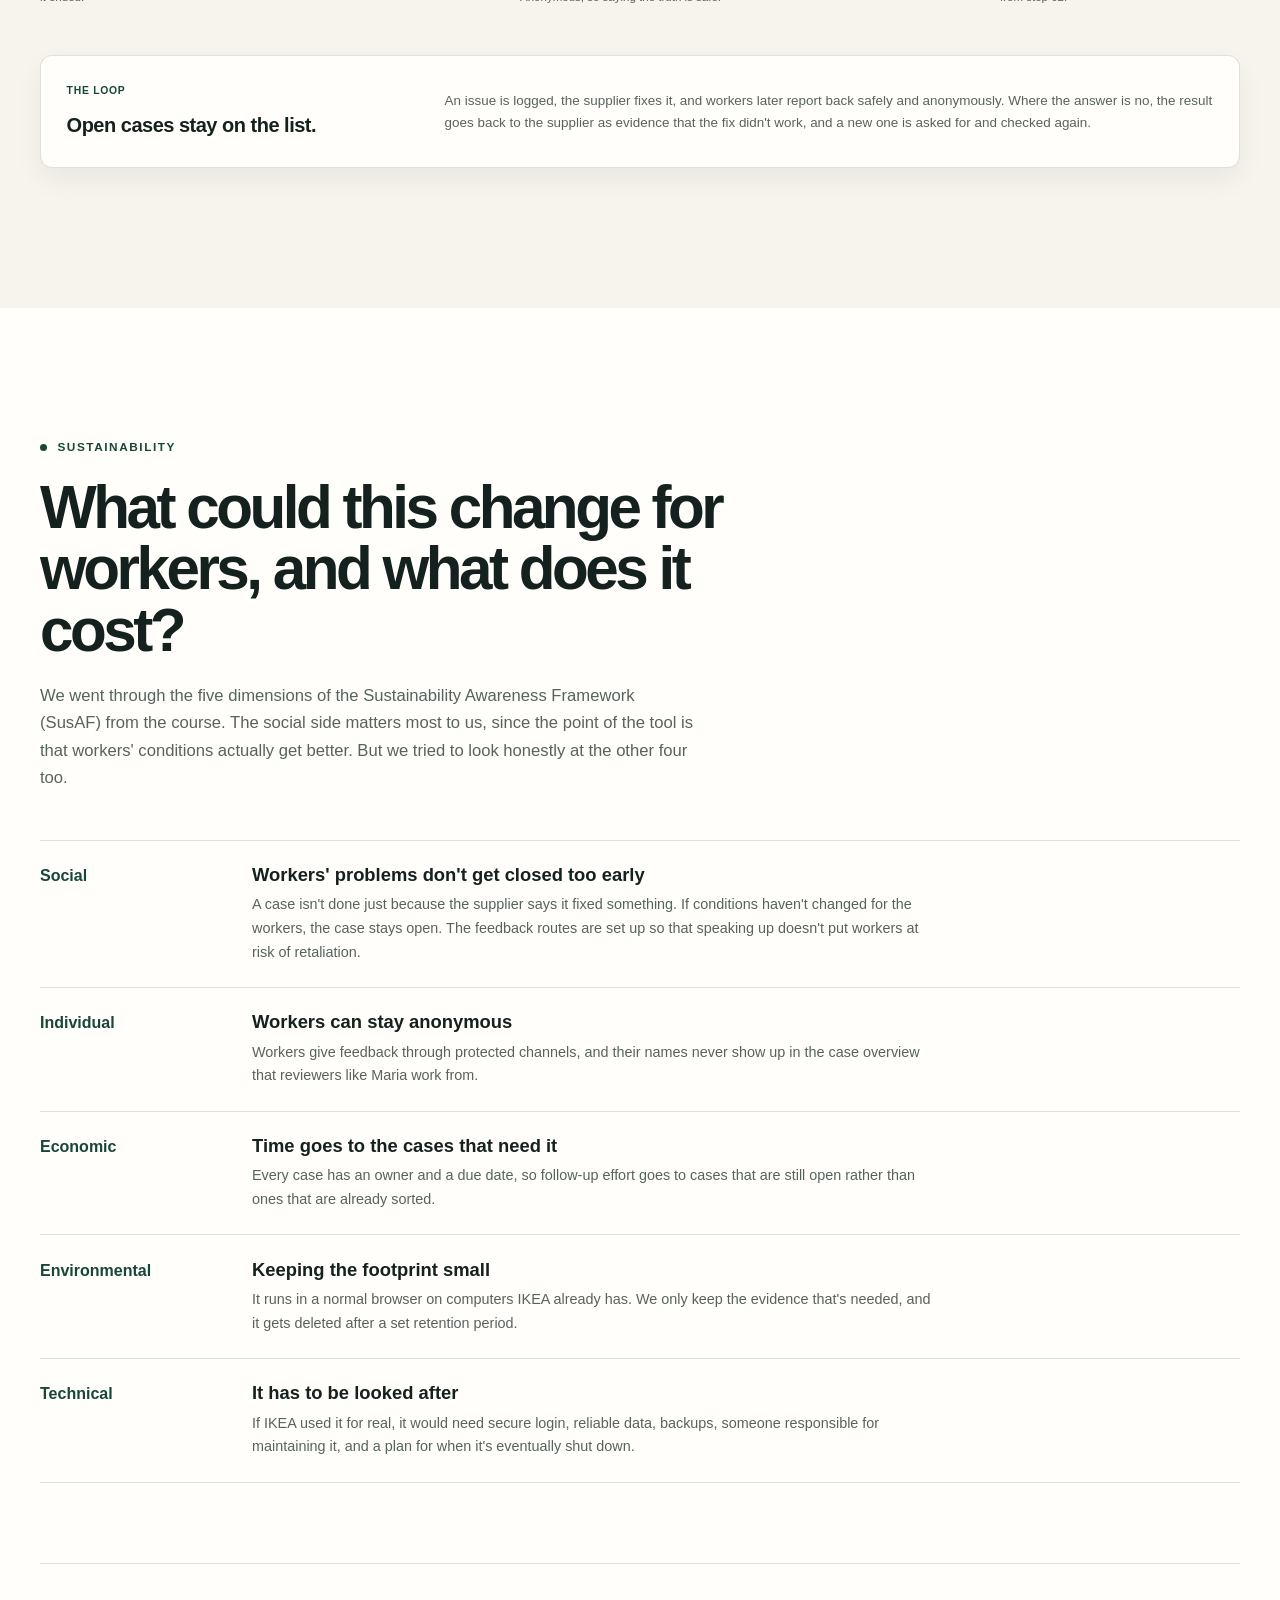
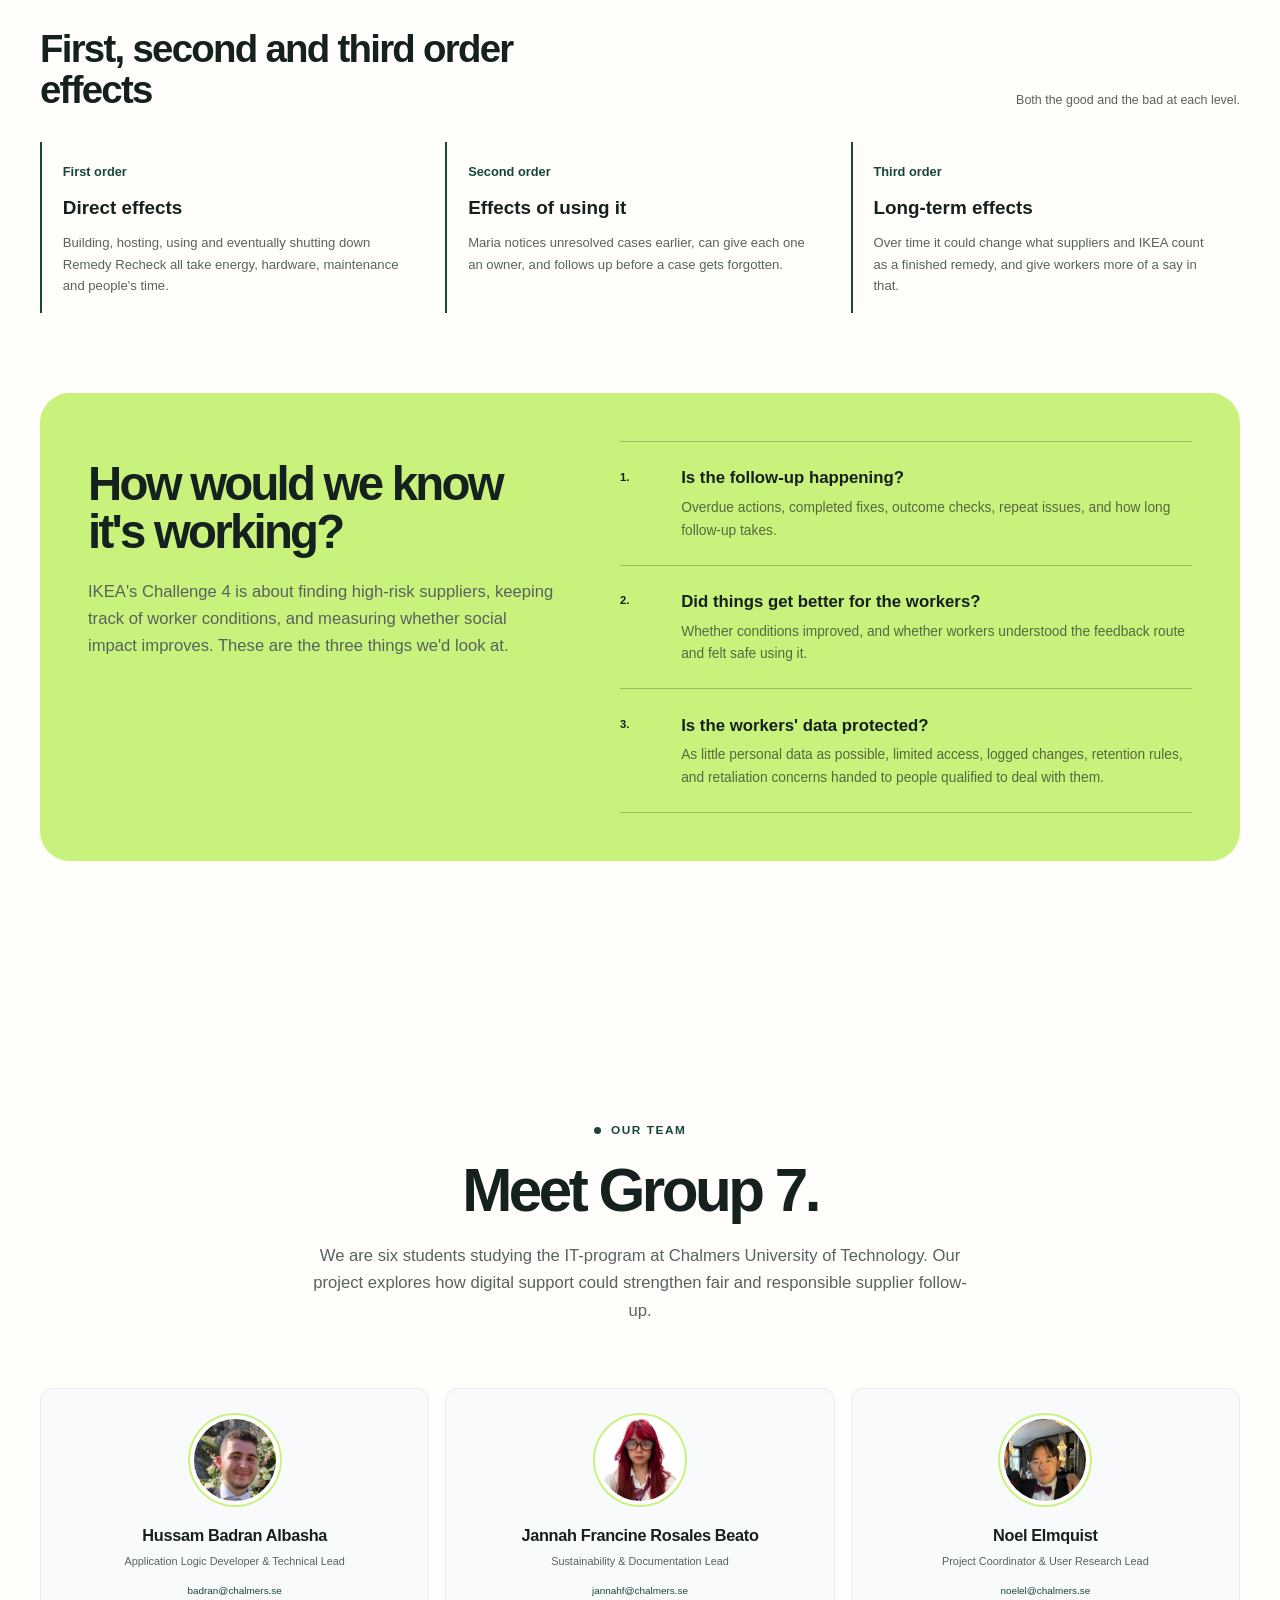
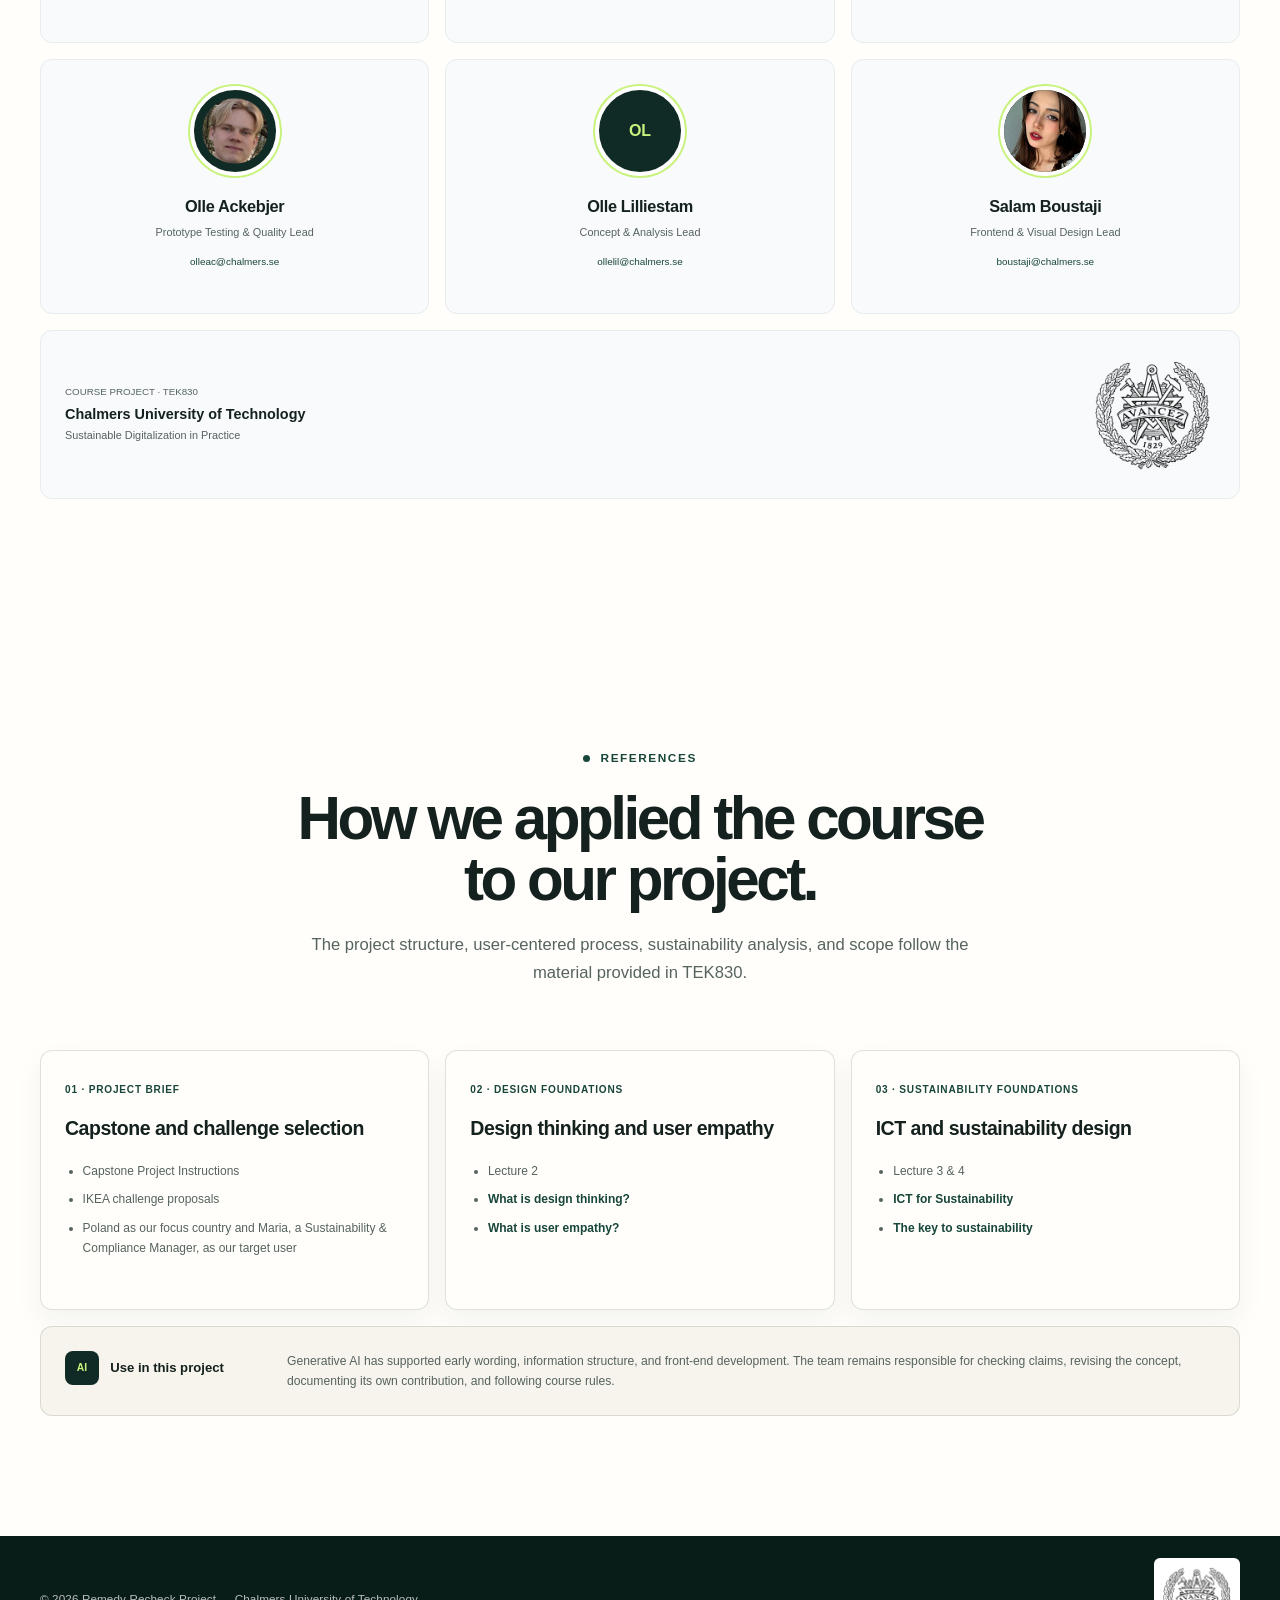
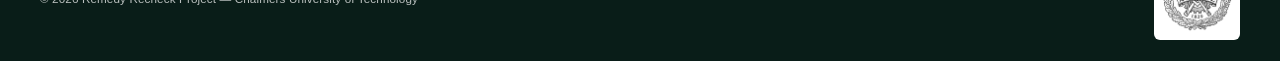
==== commit c37ba083: "Merge pull request #2 from JannahBeato/sustainability-more-human Sustainability more human" ====
--- a/index.html
+++ b/index.html
@@ -247,33 +247,33 @@
 
         <section class="content-section section-shell" id="sustainability">
             <div class="section-intro reveal">
-                <p class="eyebrow"><span></span> Sustainability and IKEA value</p>
-                <h2>Social value first, with the full footprint in view.</h2>
-                <p>The Sustainability Awareness Framework helps the team examine individual, social, economic, environmental, and technical effects together.</p>
+                <p class="eyebrow"><span></span> Sustainability</p>
+                <h2>What could this change for workers, and what does it cost?</h2>
+                <p>We went through the five dimensions of the Sustainability Awareness Framework (SusAF) from the course. The social side matters most to us, since the point of the tool is that workers' conditions actually get better. But we tried to look honestly at the other four too.</p>
             </div>
             <div class="dimension-grid">
-                <article class="dimension-card featured-dimension reveal"><span>Social</span><h3>Support fair treatment and worker voice</h3><p>Unresolved outcomes remain visible, while feedback routes are designed to reduce retaliation risk.</p></article>
-                <article class="dimension-card reveal"><span>Individual</span><h3>Protect agency, safety, and privacy</h3><p>Workers can contribute through protected routes without their identity appearing in the operational case overview.</p></article>
-                <article class="dimension-card reveal"><span>Economic</span><h3>Focus resources on unresolved cases</h3><p>Clear ownership and due dates help teams direct effort where follow-up is still needed.</p></article>
-                <article class="dimension-card reveal"><span>Environmental</span><h3>Limit the ICT footprint</h3><p>The service is designed for existing devices, restrained storage, and defined evidence-retention periods.</p></article>
-                <article class="dimension-card reveal"><span>Technical</span><h3>Build for accountable use</h3><p>A deployment needs secure access, reliable data, maintainable software, backups, and lifecycle controls.</p></article>
+                <article class="dimension-card reveal"><span>Social</span><h3>Workers' problems don't get closed too early</h3><p>A case isn't done just because the supplier says it fixed something. If conditions haven't changed for the workers, the case stays open. The feedback routes are set up so that speaking up doesn't put workers at risk of retaliation.</p></article>
+                <article class="dimension-card reveal"><span>Individual</span><h3>Workers can stay anonymous</h3><p>Workers give feedback through protected channels, and their names never show up in the case overview that reviewers like Maria work from.</p></article>
+                <article class="dimension-card reveal"><span>Economic</span><h3>Time goes to the cases that need it</h3><p>Every case has an owner and a due date, so follow-up effort goes to cases that are still open rather than ones that are already sorted.</p></article>
+                <article class="dimension-card reveal"><span>Environmental</span><h3>Keeping the footprint small</h3><p>It runs in a normal browser on computers IKEA already has. We only keep the evidence that's needed, and it gets deleted after a set retention period.</p></article>
+                <article class="dimension-card reveal"><span>Technical</span><h3>It has to be looked after</h3><p>If IKEA used it for real, it would need secure login, reliable data, backups, someone responsible for maintaining it, and a plan for when it's eventually shut down.</p></article>
             </div>
 
             <div class="effects-block">
-                <div class="effects-heading reveal"><div><p class="eyebrow"><span></span> Orders of effects</p><h3>From the software itself to wider change.</h3></div><p>Each level includes benefits, resource use, and possible unintended consequences.</p></div>
+                <div class="effects-heading reveal"><div><h3>First, second and third order effects</h3></div><p>Both the good and the bad at each level.</p></div>
                 <div class="effects-grid">
-                    <article class="effect-card reveal"><span>First order</span><h4>Immediate effects</h4><p>Building, hosting, storing, using, and eventually retiring Remedy Recheck require energy, equipment, maintenance, and staff time.</p></article>
-                    <article class="effect-card reveal"><span>Second order</span><h4>Enabling effects</h4><p>Maria can identify unresolved outcomes sooner, assign ownership, and follow up before a case disappears from view.</p></article>
-                    <article class="effect-card reveal"><span>Third order</span><h4>Structural effects</h4><p>Repeated use can change expectations about supplier accountability, worker participation, and what counts as a completed remedy.</p></article>
+                    <article class="effect-card reveal"><span>First order</span><h4>Direct effects</h4><p>Building, hosting, using and eventually shutting down Remedy Recheck all take energy, hardware, maintenance and people's time.</p></article>
+                    <article class="effect-card reveal"><span>Second order</span><h4>Effects of using it</h4><p>Maria notices unresolved cases earlier, can give each one an owner, and follows up before a case gets forgotten.</p></article>
+                    <article class="effect-card reveal"><span>Third order</span><h4>Long-term effects</h4><p>Over time it could change what suppliers and IKEA count as a finished remedy, and give workers more of a say in that.</p></article>
                 </div>
             </div>
 
             <div class="ikea-impact-grid">
-                <div class="section-intro reveal"><p class="eyebrow"><span></span> Measuring improvement</p><h2>From supplier risk to measurable social impact.</h2><p>Challenge 4 asks IKEA to identify high-risk suppliers, monitor worker conditions, and measure social-impact improvements. Remedy Recheck connects those aims to practical follow-up decisions.</p></div>
+                <div class="section-intro reveal"><h2>How would we know it's working?</h2><p>IKEA's Challenge 4 is about finding high-risk suppliers, keeping track of worker conditions, and measuring whether social impact improves. These are the three things we'd look at.</p></div>
                 <ol class="needs-list reveal">
-                    <li><span>01</span><div><strong>Monitor the process</strong><p>Track overdue actions, completed fixes, outcome checks, repeat issues, and time to follow-up.</p></div></li>
-                    <li><span>02</span><div><strong>Monitor the human outcome</strong><p>Record whether conditions improved and whether the feedback route was understood, accessible, and safe.</p></div></li>
-                    <li><span>03</span><div><strong>Protect the people behind the data</strong><p>Minimize personal data, restrict access, log changes, apply retention rules, and escalate retaliation concerns through qualified channels.</p></div></li>
+                    <li><span>1.</span><div><strong>Is the follow-up happening?</strong><p>Overdue actions, completed fixes, outcome checks, repeat issues, and how long follow-up takes.</p></div></li>
+                    <li><span>2.</span><div><strong>Did things get better for the workers?</strong><p>Whether conditions improved, and whether workers understood the feedback route and felt safe using it.</p></div></li>
+                    <li><span>3.</span><div><strong>Is the workers' data protected?</strong><p>As little personal data as possible, limited access, logged changes, retention rules, and retaliation concerns handed to people qualified to deal with them.</p></div></li>
                 </ol>
             </div>
         </section>
--- a/css/style.css
+++ b/css/style.css
@@ -1124,6 +1124,17 @@
   justify-content: center;
   object-fit: cover;
   width: 90px;
+}
+
+.team-photo-zoomed {
+  overflow: hidden;
+}
+
+.team-photo-zoomed img {
+  border-radius: 50%;
+  height: 100%;
+  object-fit: cover;
+  width: 100%;
 }
 
 .team-card h3 {
